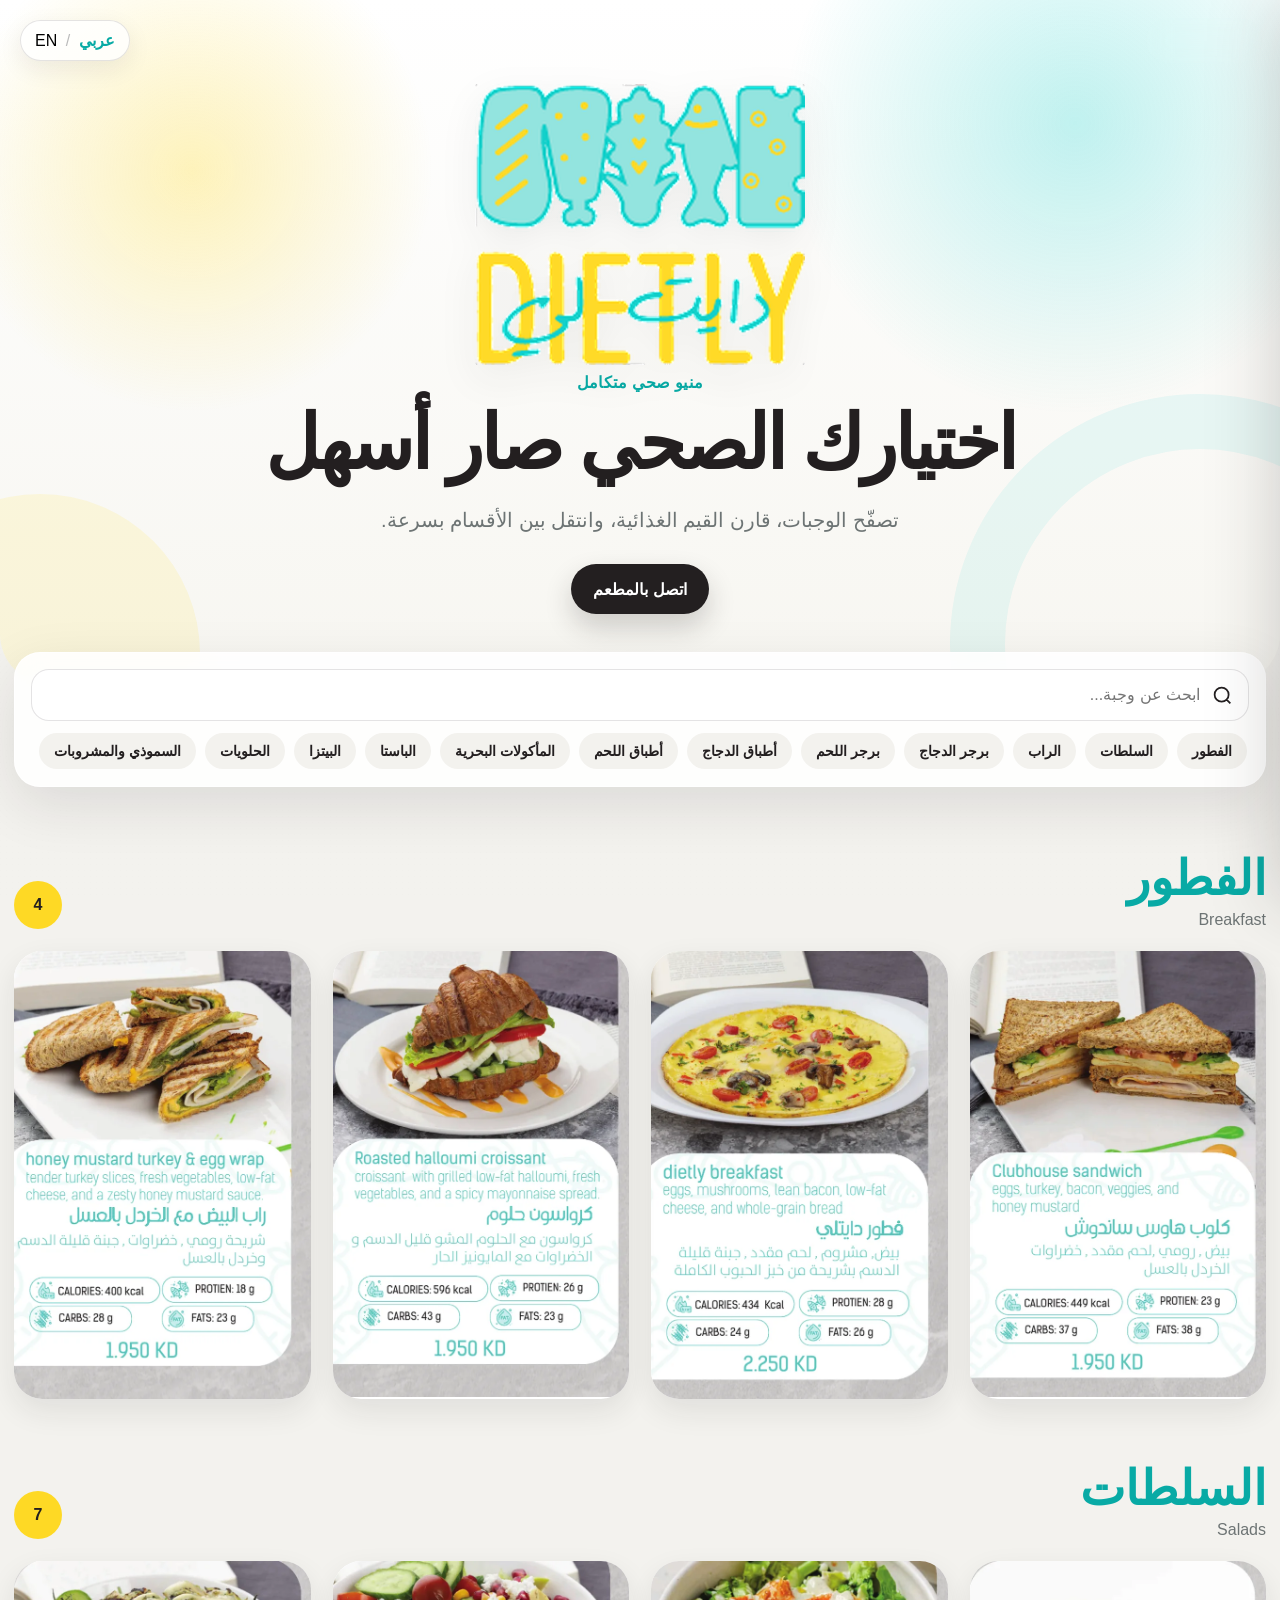
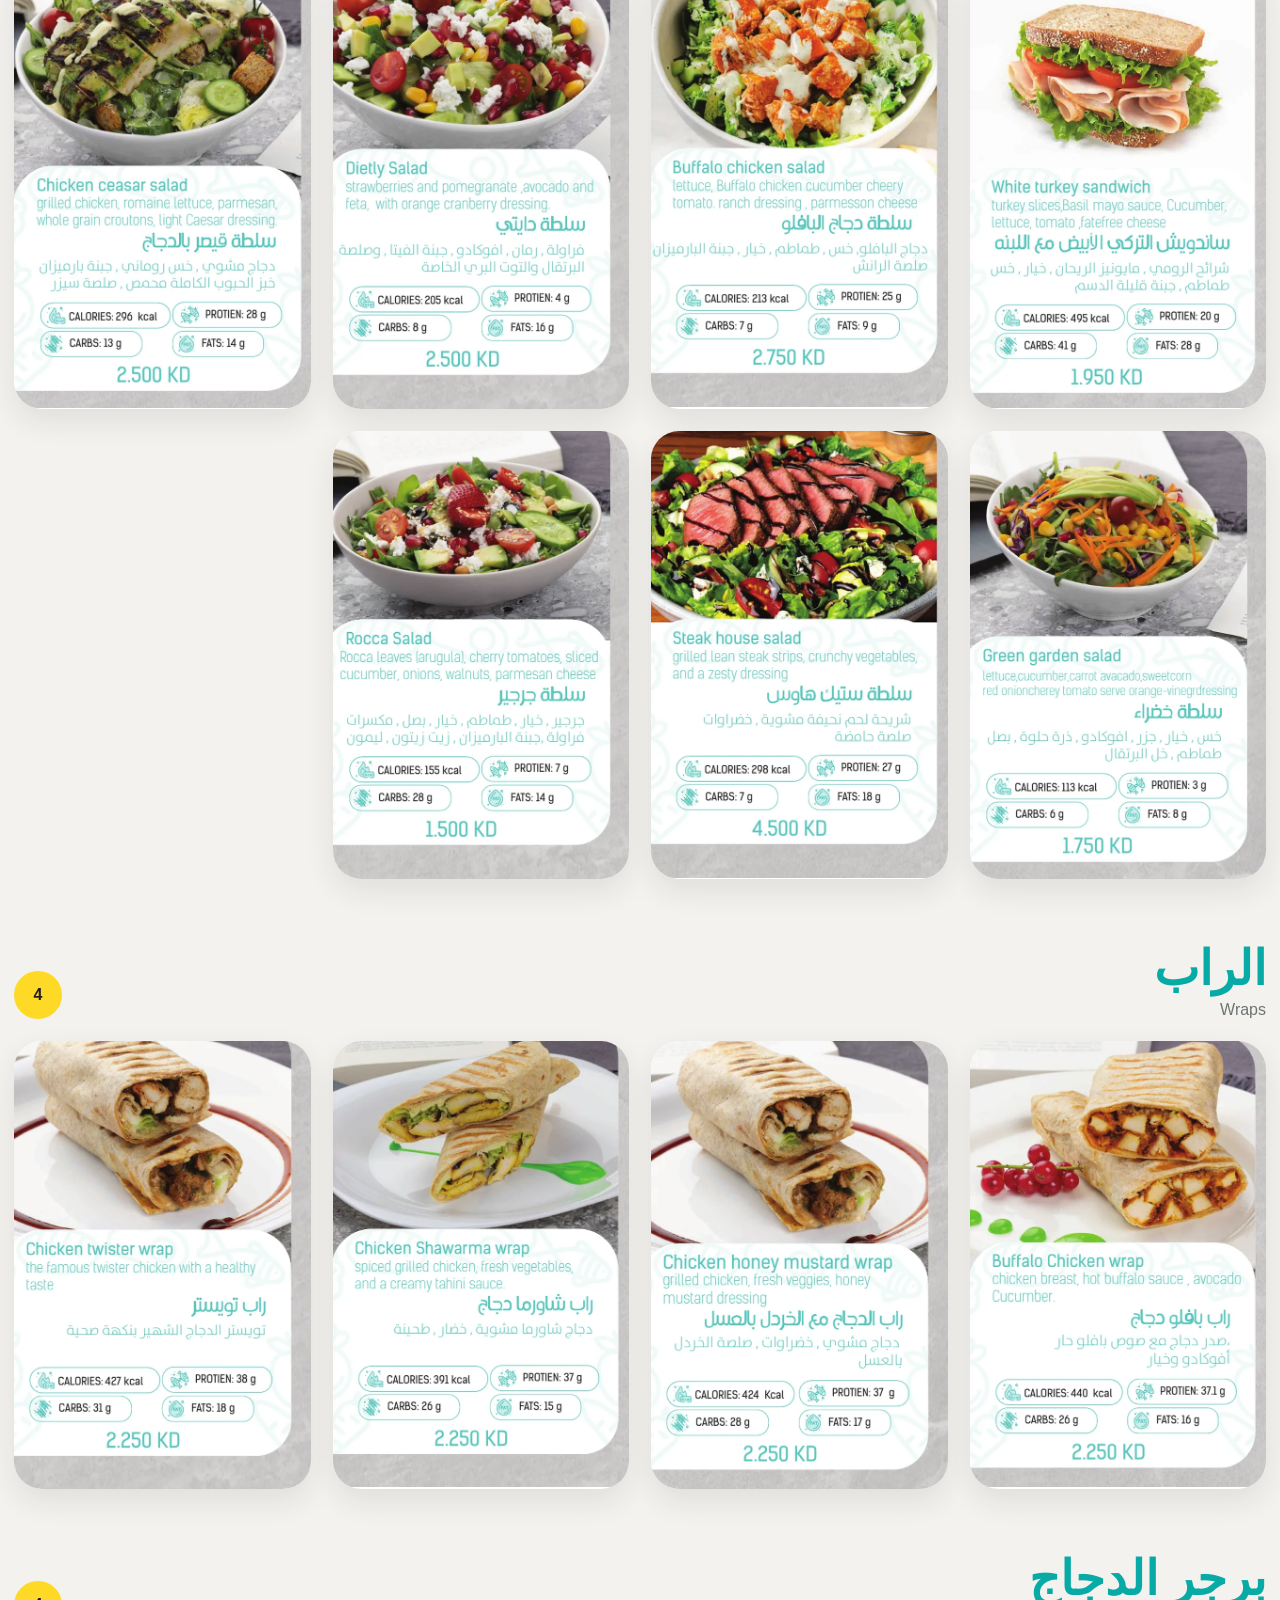
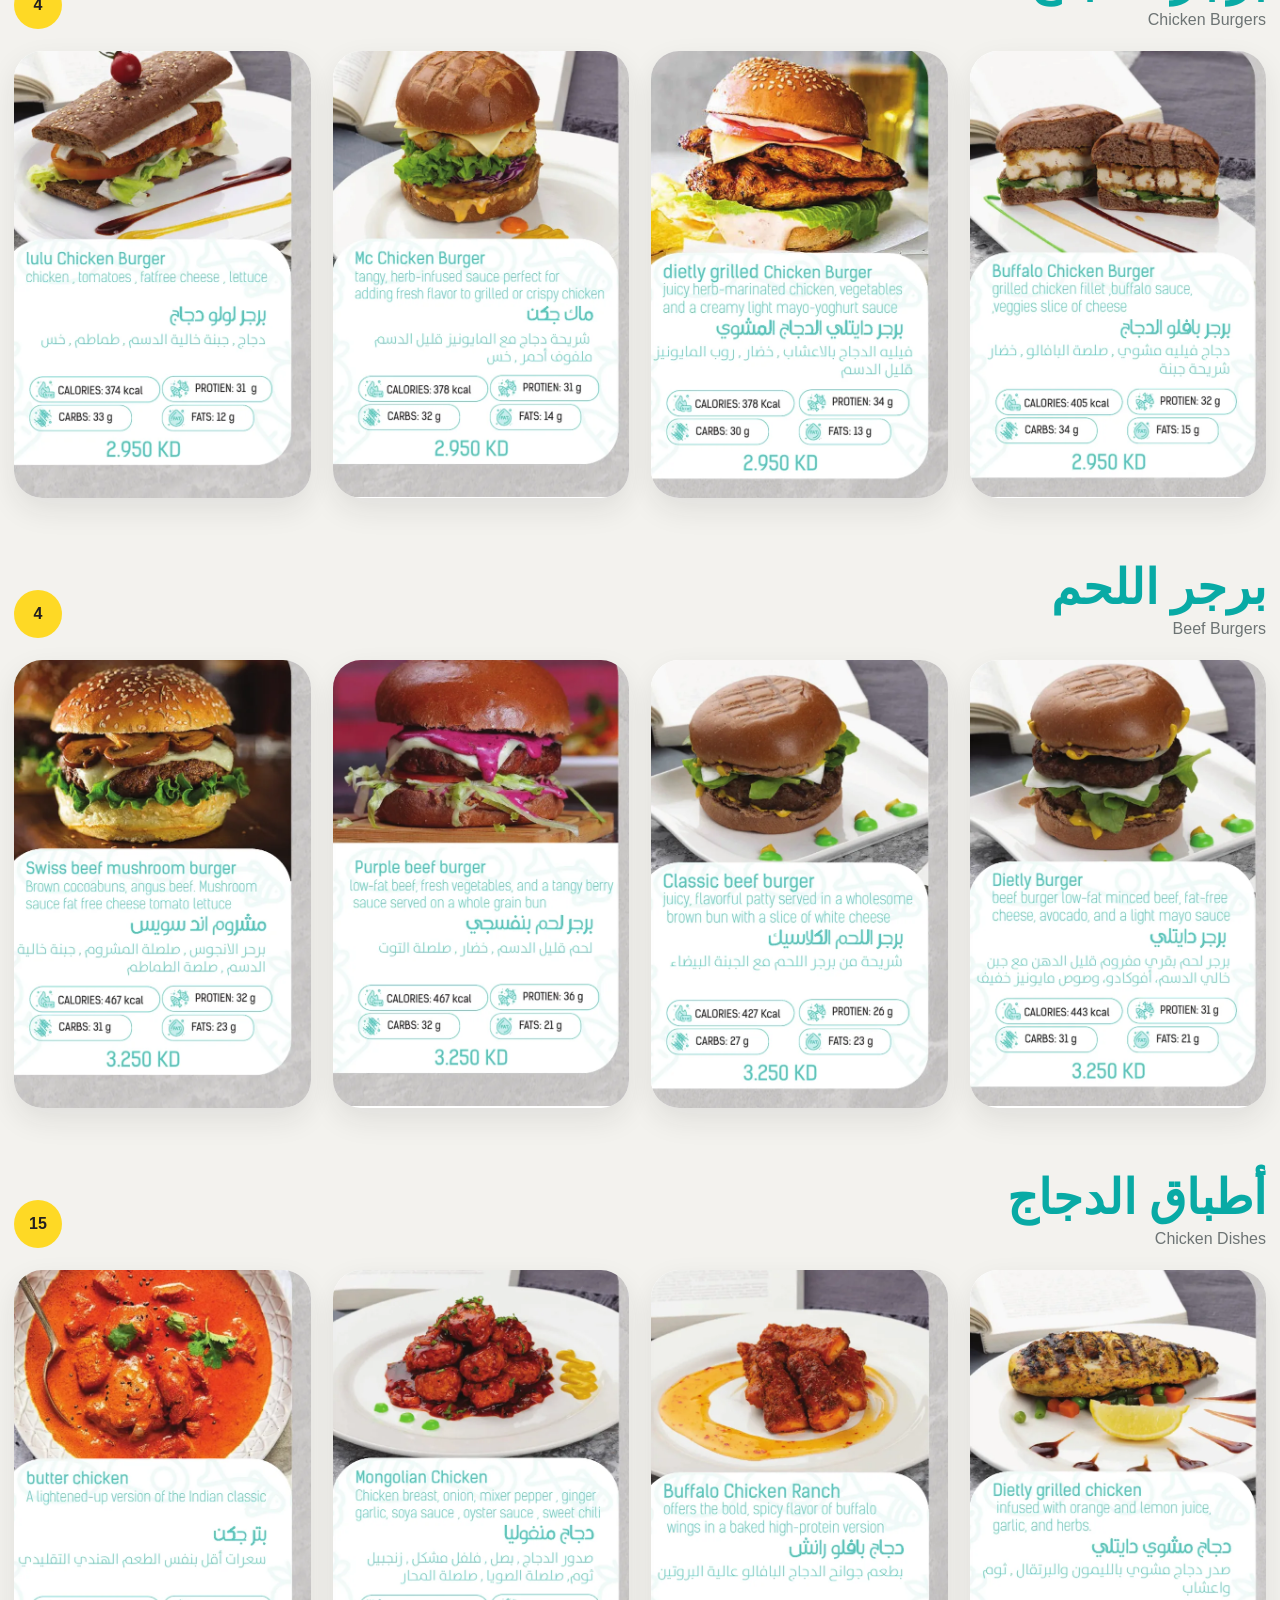
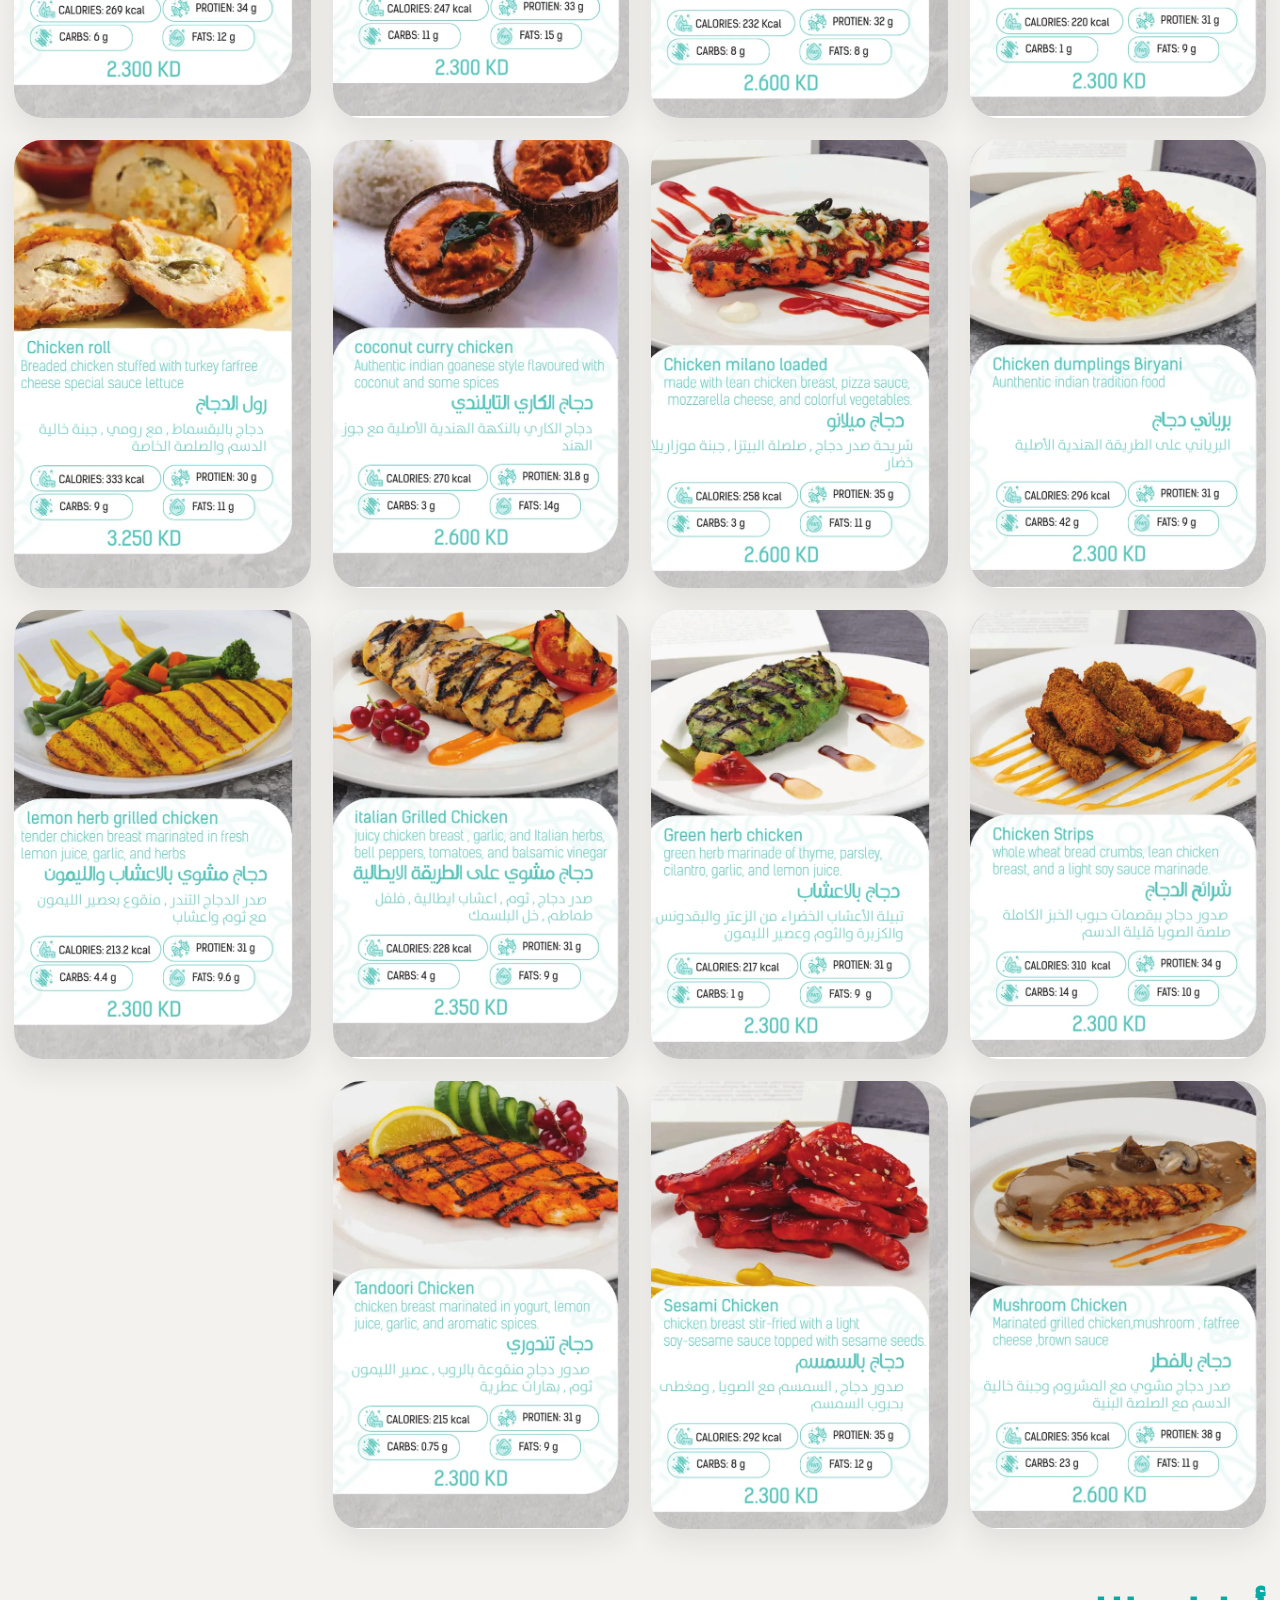
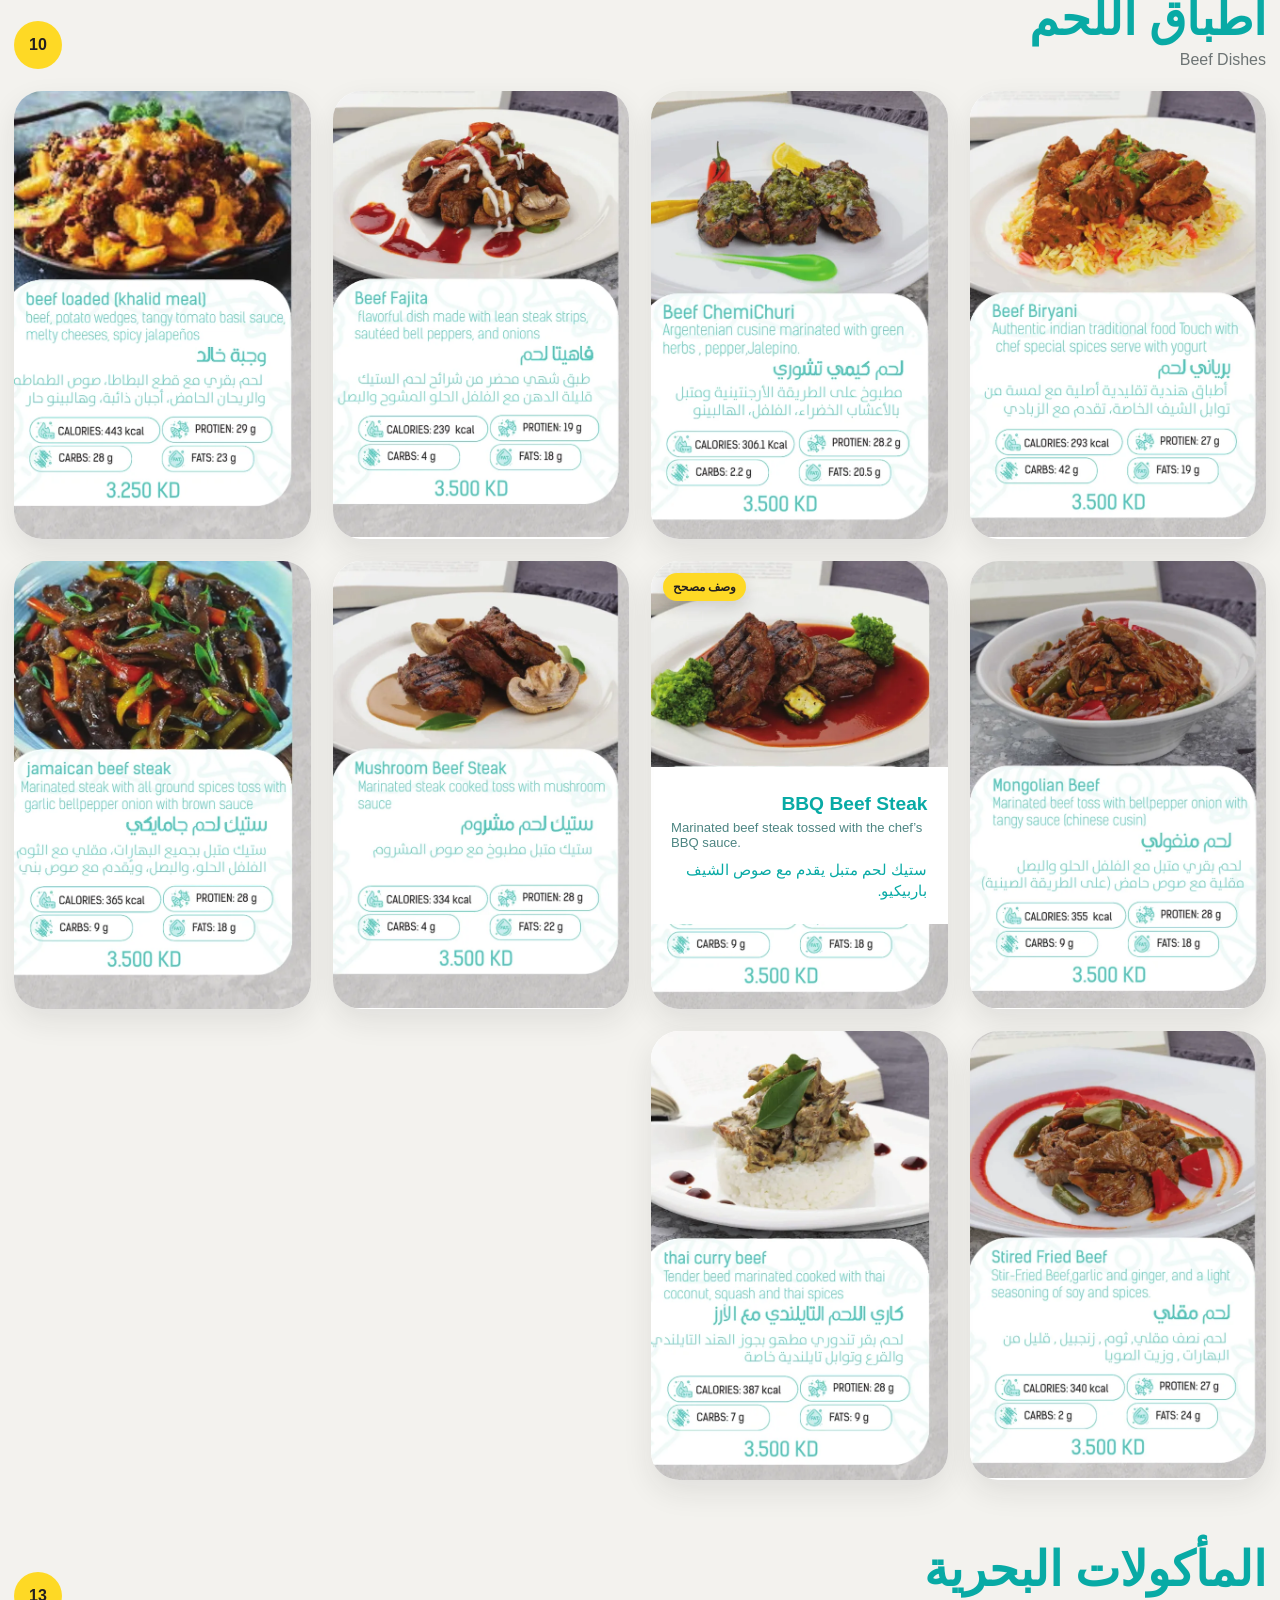
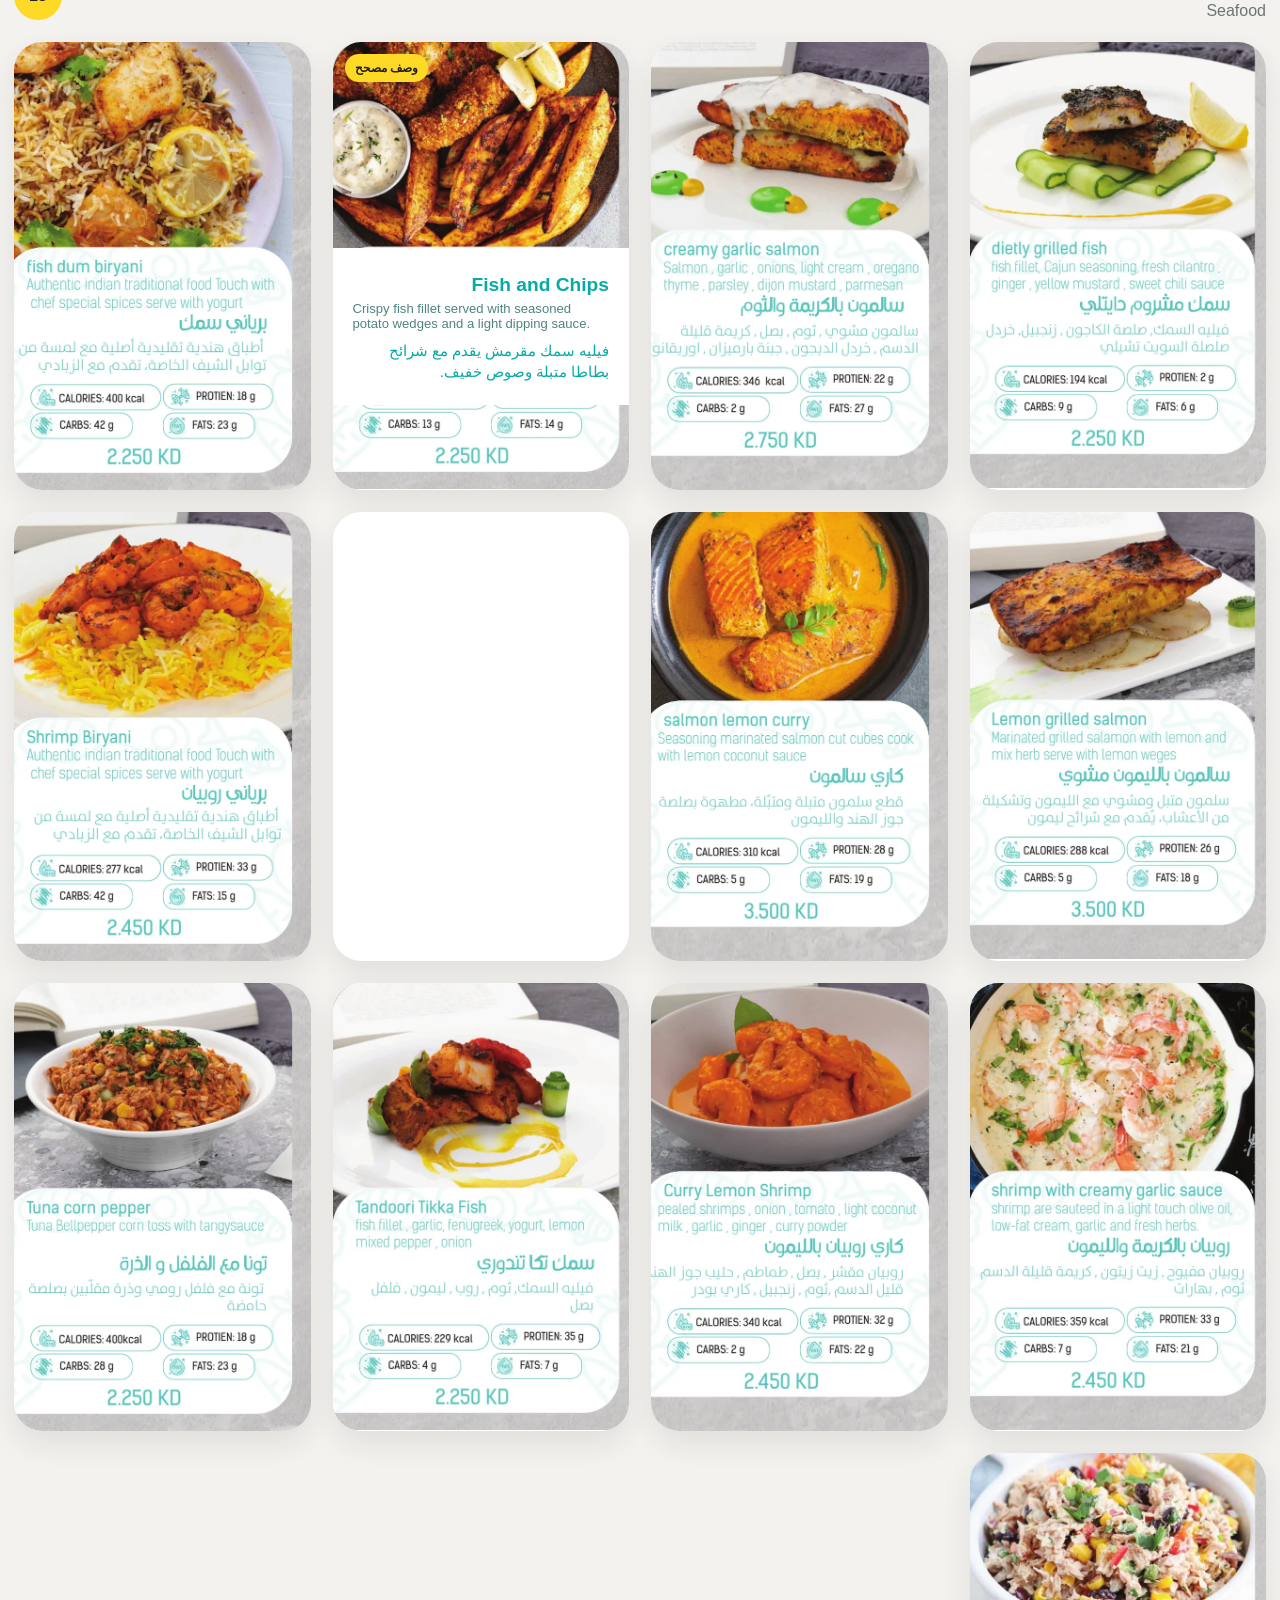
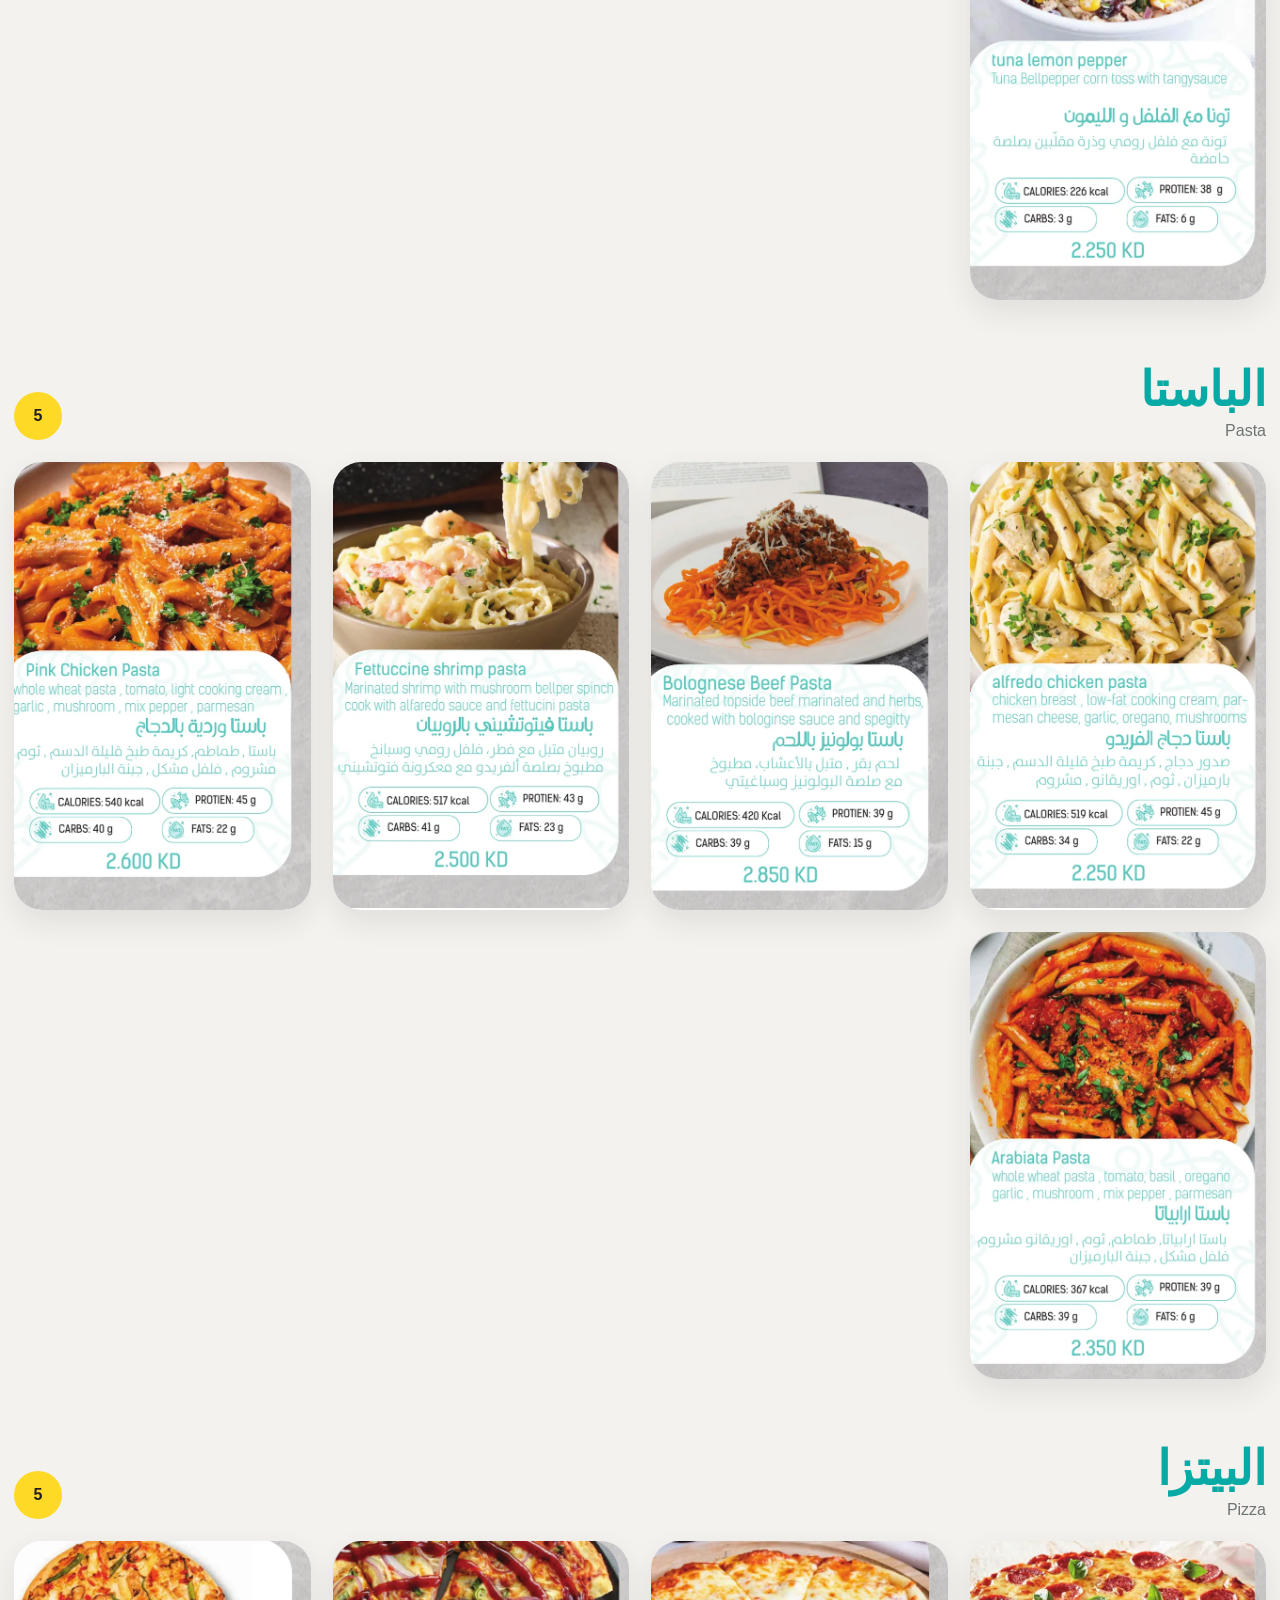
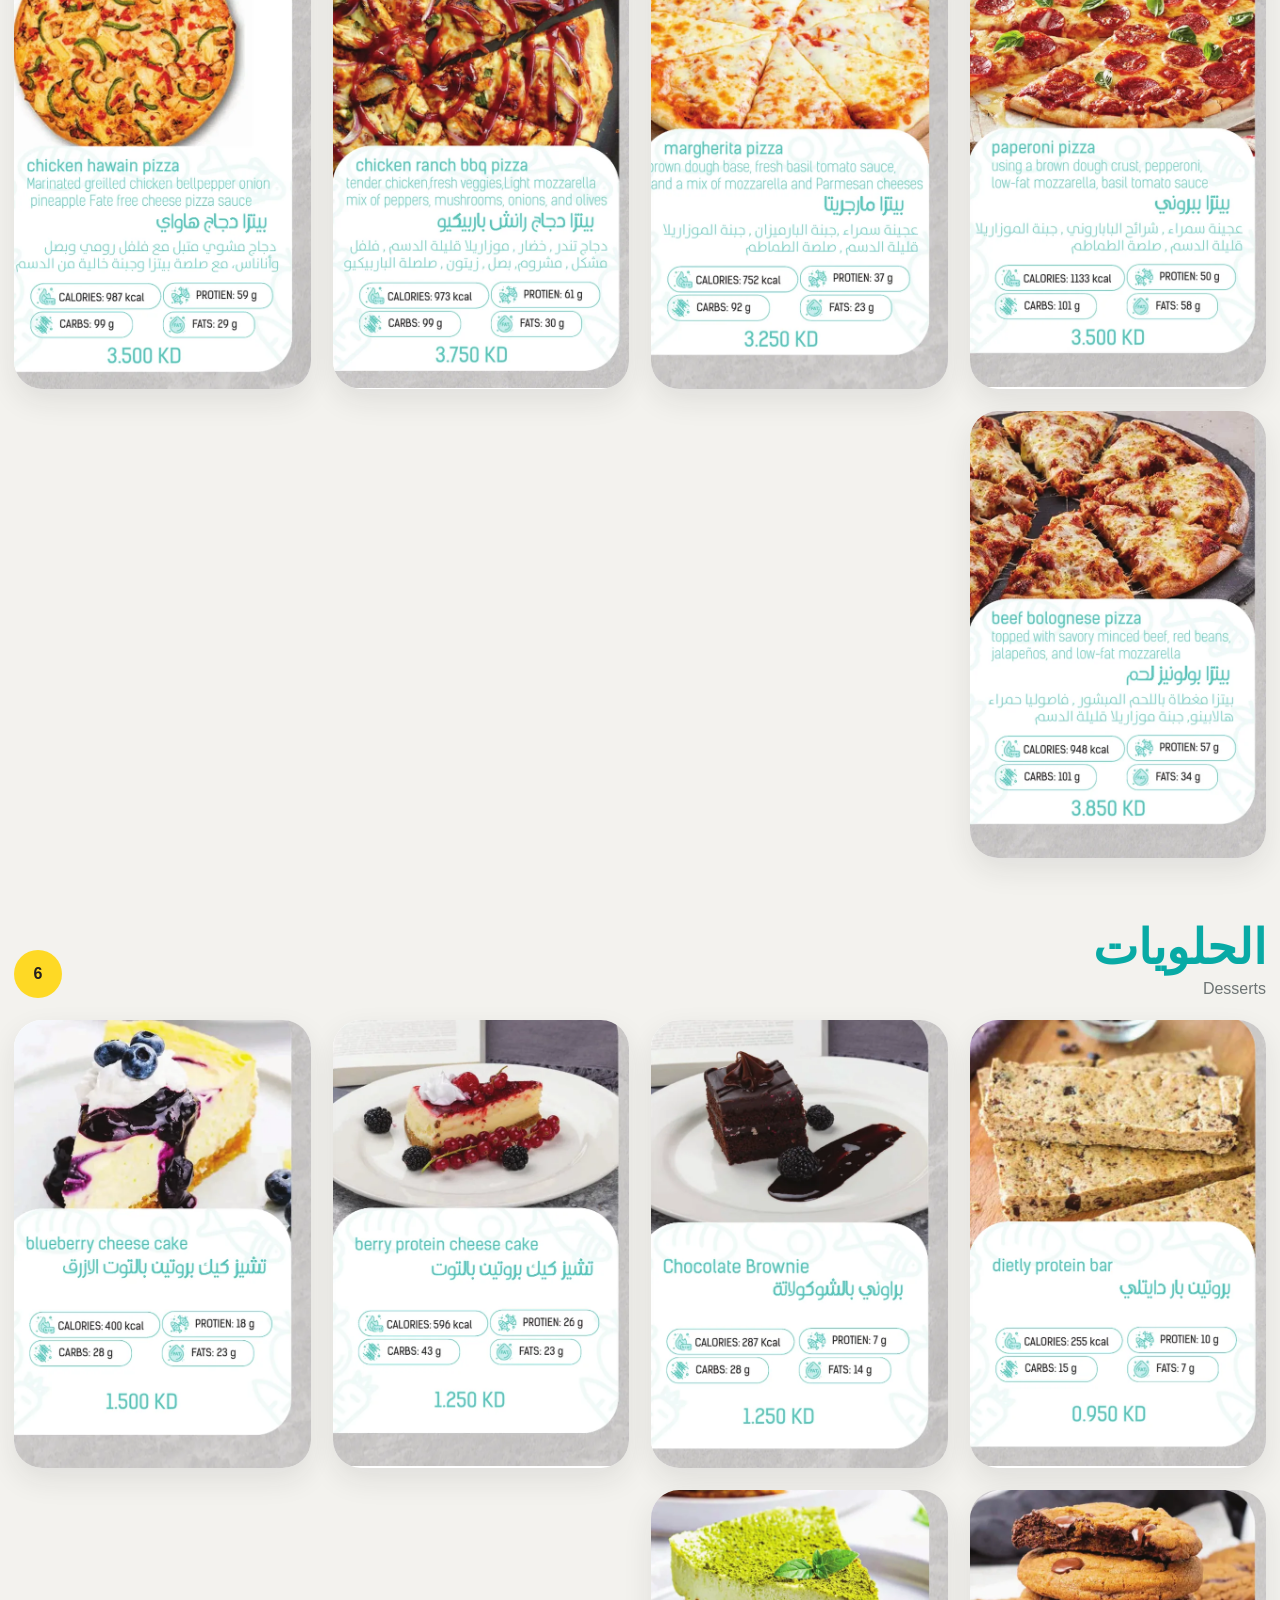
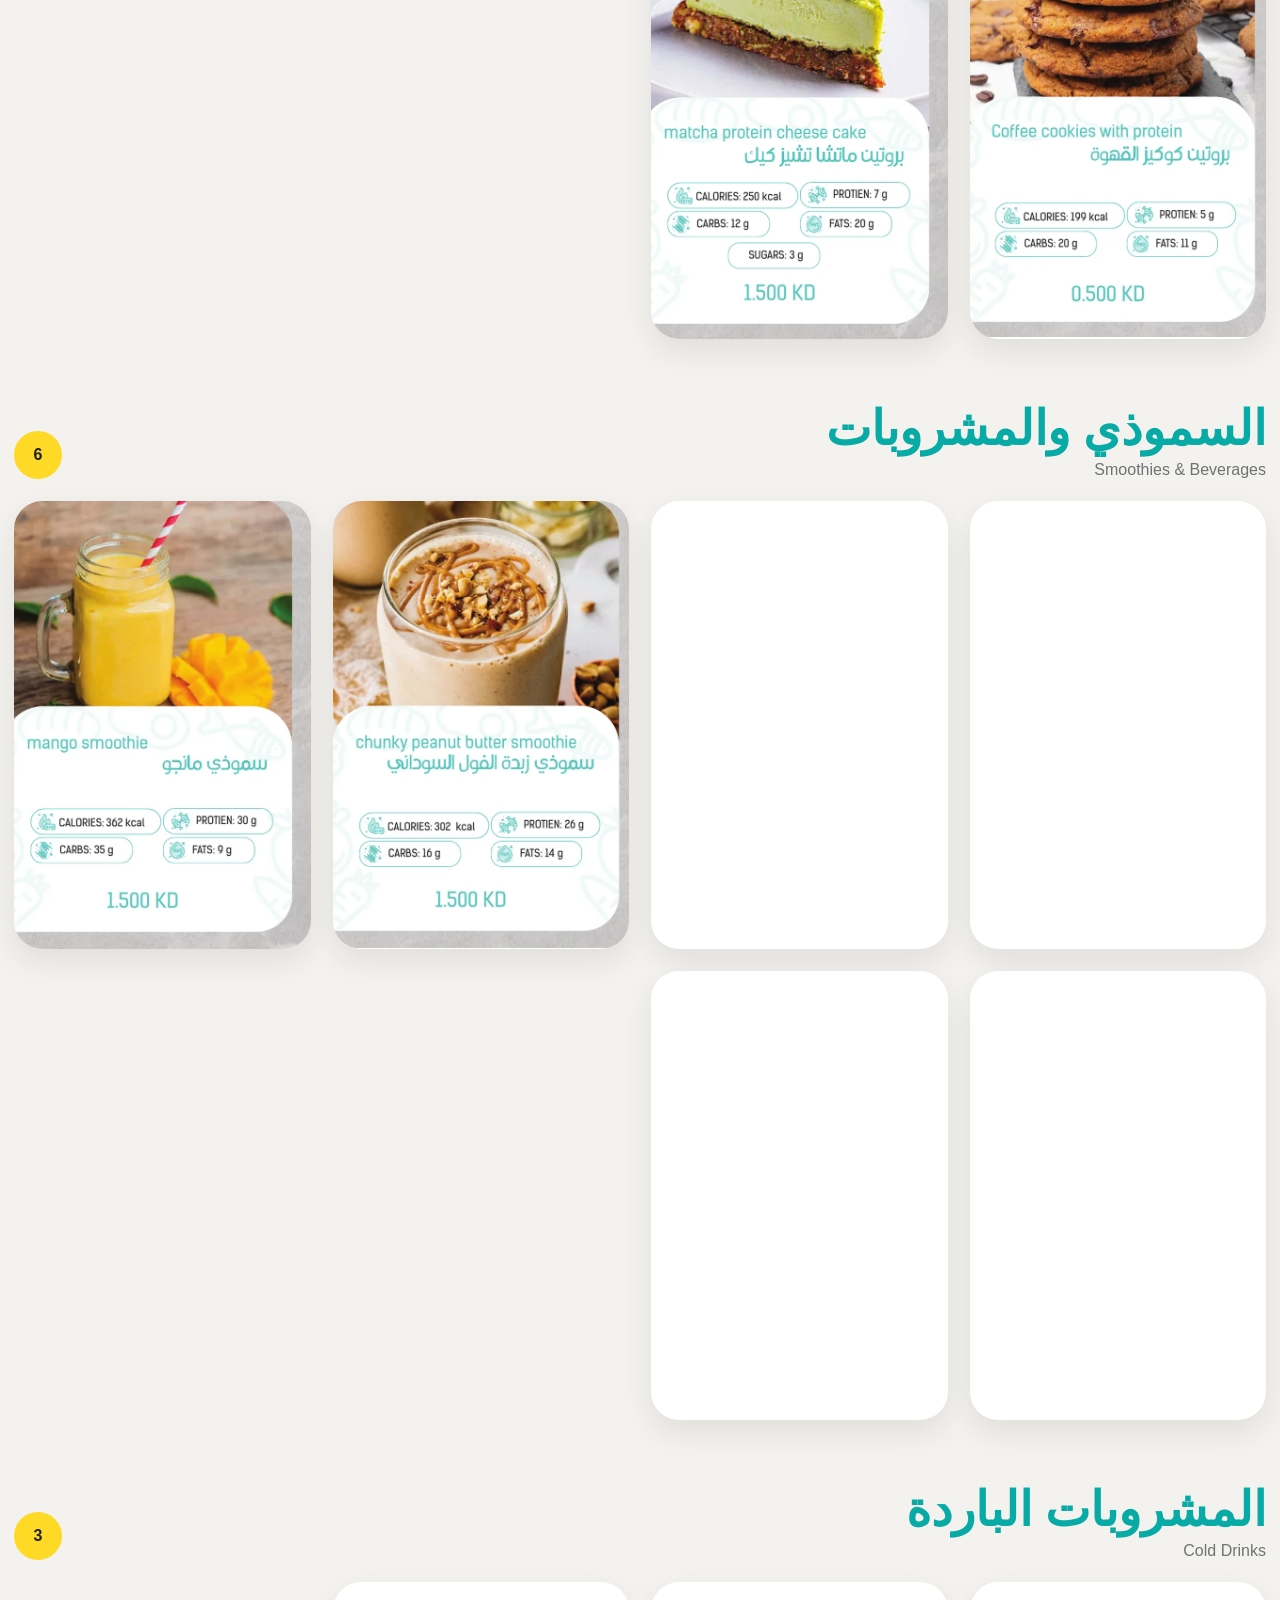
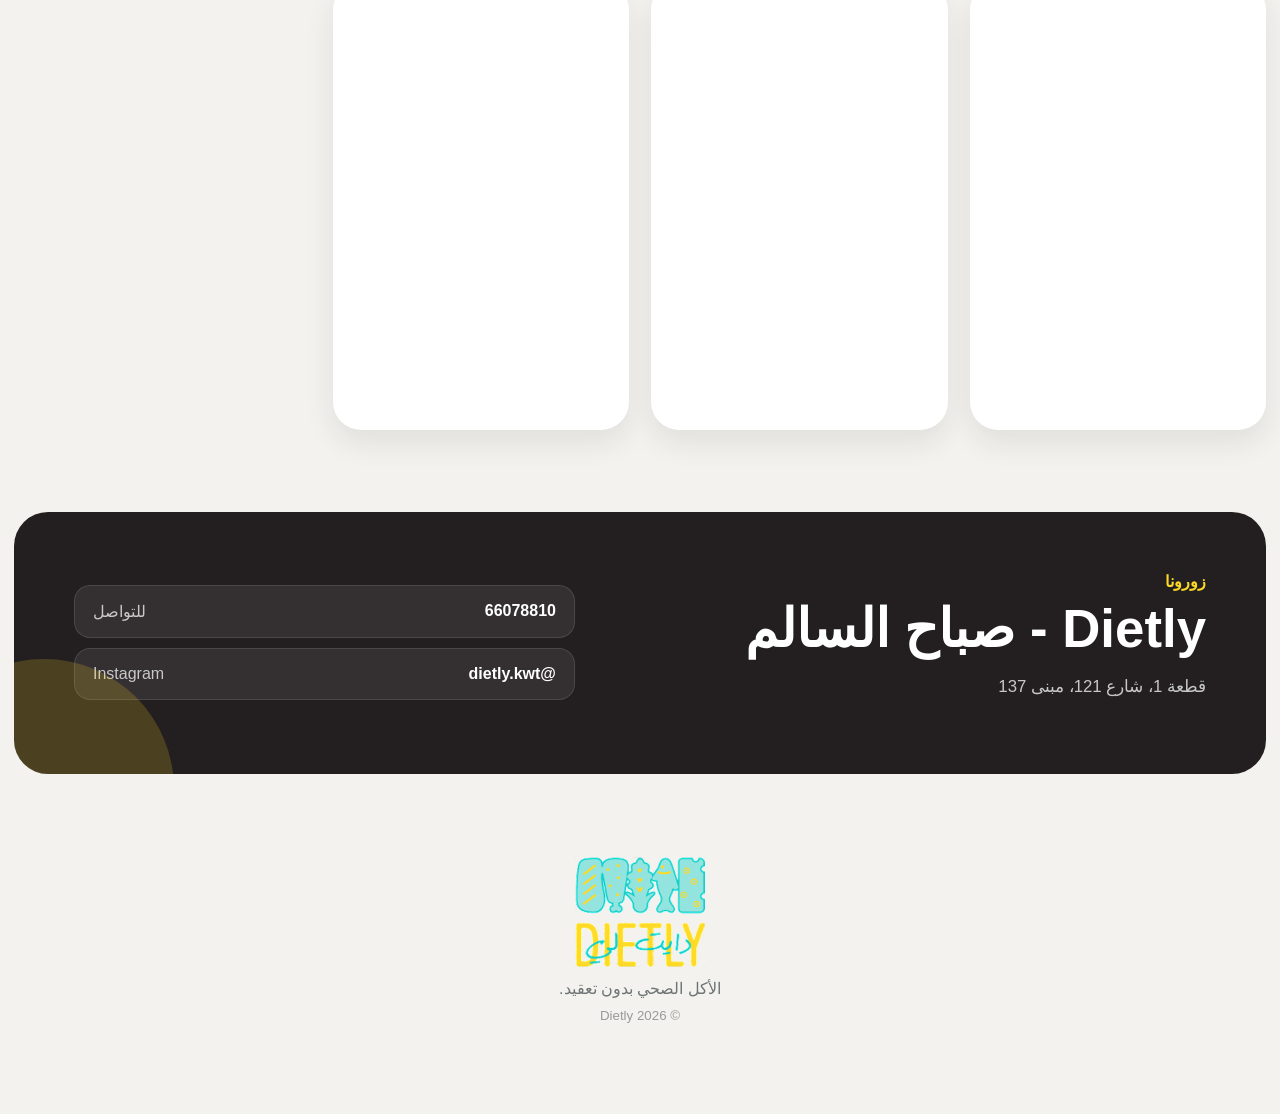
==== index.html @ 7902309e "Update index.html" ====
<!doctype html>
<html lang="ar" dir="rtl">
<head>
  <meta charset="utf-8" />
  <meta name="viewport" content="width=device-width, initial-scale=1, viewport-fit=cover" />
  <meta name="theme-color" content="#10cfc9" />
  <meta name="description" content="منيو دايتلي - وجبات صحية مع السعرات والبروتين والكارب والدهون" />
  <title>Dietly Menu | منيو دايتلي</title>
  <link rel="icon" href="assets/dietly-logo.png" />
  <link rel="stylesheet" href="styles.css" />
</head>
<body>
  <div class="paper-noise" aria-hidden="true"></div>

  <button class="menu-trigger" id="menuTrigger" aria-label="فتح أقسام المنيو" aria-expanded="false">
    <span class="menu-icon" aria-hidden="true"><i></i><i></i><i></i></span>
    <span data-ar="الأقسام" data-en="Sections">الأقسام</span>
  </button>

  <div class="drawer-backdrop" id="drawerBackdrop" hidden></div>
  <aside class="drawer" id="drawer" aria-hidden="true" aria-label="أقسام المنيو">
    <div class="drawer-head">
      <div>
        <strong data-ar="انتقل بسرعة" data-en="Quick navigation">انتقل بسرعة</strong>
        <small data-ar="اختر القسم المطلوب" data-en="Choose a menu section">اختر القسم المطلوب</small>
      </div>
      <button class="icon-button" id="closeDrawer" aria-label="إغلاق">×</button>
    </div>
    <nav id="drawerNav" class="drawer-nav"></nav>
    <div class="drawer-contact">
      <a href="https://www.instagram.com/dietly.kw/" target="_blank" rel="noreferrer">@dietly.kw</a>
    </div>
  </aside>

  <header class="site-header">
    <div class="header-actions">
      <button class="lang-toggle" id="langToggle" aria-label="Change language">
        <span class="lang-ar active">عربي</span>
        <span class="divider">/</span>
        <span class="lang-en">EN</span>
      </button>
    </div>
    <img class="brand-logo" src="assets/dietly-logo.png" alt="Dietly" width="420" height="300" />
    <p class="eyebrow" data-ar="منيو صحي متكامل" data-en="A complete healthy menu">منيو صحي متكامل</p>
    <h1 data-ar="اختيارك الصحي صار أسهل" data-en="Healthy choices made easier">اختيارك الصحي صار أسهل</h1>
    <p class="hero-copy" data-ar="تصفّح الوجبات، قارن القيم الغذائية، وانتقل بين الأقسام بسرعة." data-en="Browse meals, compare nutrition values, and jump between sections instantly.">
      تصفّح الوجبات، قارن القيم الغذائية، وانتقل بين الأقسام بسرعة.
    </p>
    <div class="hero-buttons">
      <a class="primary-button" href="tel:+96566078810" data-ar="اتصل بالمطعم" data-en="Call restaurant">اتصل بالمطعم</a>
    </div>
  </header>

  <main>
    <section class="menu-tools" aria-label="أدوات المنيو">
      <label class="search-box">
        <svg viewBox="0 0 24 24" aria-hidden="true"><path d="m21 21-4.35-4.35m2.35-5.65a8 8 0 1 1-16 0 8 8 0 0 1 16 0Z"/></svg>
        <input id="searchInput" type="search" autocomplete="off" placeholder="ابحث عن وجبة..." aria-label="ابحث عن وجبة" />
        <button id="clearSearch" type="button" aria-label="مسح البحث" hidden>×</button>
      </label>
      <div class="quick-chips" id="quickChips" aria-label="الأقسام"></div>
    </section>

    <div class="search-status" id="searchStatus" hidden></div>
    <div id="menuRoot"></div>

    <section class="visit-card" id="contact">
      <div class="visit-copy">
        <span class="mini-label" data-ar="زورونا" data-en="Visit us">زورونا</span>
        <h2 data-ar="Dietly - صباح السالم" data-en="Dietly - Sabah Al-Salem">Dietly - صباح السالم</h2>
        <p data-ar="قطعة 1، شارع 121، مبنى 137" data-en="Block 1, Street 121, Building 137">قطعة 1، شارع 121، مبنى 137</p>
      </div>
      <div class="visit-links">
        <a href="tel:+96566078810"><b>66078810</b><span data-ar="للتواصل" data-en="Contact">للتواصل</span></a>
        <a href="https://www.instagram.com/dietly.kwt/" target="_blank" rel="noreferrer"><b>@dietly.kwt</b><span>Instagram</span></a>
      </div>
    </section>
  </main>

  <footer>
    <img src="assets/dietly-logo.png" alt="Dietly" />
    <p data-ar="الأكل الصحي بدون تعقيد." data-en="Healthy food without the complication.">الأكل الصحي بدون تعقيد.</p>
    <small>© 2026 Dietly</small>
  </footer>

  <button class="to-top" id="toTop" aria-label="العودة للأعلى">↑</button>
  <script src="app.js"></script>
</body>
</html>
---- styles.css ----
:root {
  --aqua: #10cfc9;
  --aqua-deep: #08aaa5;
  --yellow: #fed925;
  --ink: #231f20;
  --muted: #6d7474;
  --paper: #f3f2ee;
  --white: #fff;
  --line: rgba(35,31,32,.12);
  --shadow: 0 18px 55px rgba(35,31,32,.11);
  --radius-xl: 34px;
  --radius-lg: 24px;
  --max: 1260px;
}

* { box-sizing: border-box; }
html { scroll-behavior: smooth; }
body {
  margin: 0;
  min-height: 100vh;
  background: var(--paper);
  color: var(--ink);
  font-family: Tahoma, Arial, "Segoe UI", sans-serif;
  overflow-x: hidden;
}
body.drawer-open { overflow: hidden; }
button, input { font: inherit; }
a { color: inherit; text-decoration: none; }
img { display: block; max-width: 100%; }

.paper-noise {
  position: fixed; inset: 0; z-index: -1; pointer-events: none; opacity: .42;
  background-image:
    radial-gradient(circle at 20% 10%, rgba(255,255,255,.92), transparent 26%),
    radial-gradient(circle at 80% 42%, rgba(16,207,201,.07), transparent 28%),
    linear-gradient(115deg, rgba(35,31,32,.025) 1px, transparent 1px);
  background-size: auto, auto, 6px 6px;
}

.menu-trigger {
  position: fixed;
  top: max(18px, env(safe-area-inset-top));
  right: max(18px, env(safe-area-inset-right));
  z-index: 60;
  border: 1px solid rgba(255,255,255,.55);
  border-radius: 999px;
  background: rgba(35,31,32,.94);
  color: var(--white);
  box-shadow: 0 12px 35px rgba(35,31,32,.22);
  padding: 12px 17px;
  display: inline-flex;
  align-items: center;
  gap: 10px;
  cursor: pointer;
  backdrop-filter: blur(12px);
}
.menu-trigger:hover { transform: translateY(-1px); }
.menu-icon { width: 20px; display: grid; gap: 4px; }
.menu-icon i { display: block; height: 2px; border-radius: 9px; background: var(--yellow); }

.drawer-backdrop {
  position: fixed; inset: 0; z-index: 70;
  background: rgba(35,31,32,.48);
  backdrop-filter: blur(4px);
}
.drawer {
  position: fixed;
  z-index: 80;
  top: 0; right: 0;
  width: min(400px, 90vw);
  height: 100dvh;
  padding: 22px;
  background: #fff;
  box-shadow: -20px 0 70px rgba(35,31,32,.22);
  transform: translateX(105%);
  transition: transform .32s ease;
  display: flex;
  flex-direction: column;
}
.drawer.open { transform: translateX(0); }
.drawer-head { display: flex; justify-content: space-between; align-items: flex-start; padding: 8px 2px 18px; border-bottom: 1px solid var(--line); }
.drawer-head strong { display: block; font-size: 1.18rem; }
.drawer-head small { display: block; color: var(--muted); margin-top: 5px; }
.icon-button { width: 40px; height: 40px; border-radius: 50%; border: 0; background: var(--paper); font-size: 26px; cursor: pointer; }
.drawer-nav { overflow-y: auto; padding: 14px 0; }
.drawer-nav a {
  display: flex; align-items: center; justify-content: space-between; gap: 12px;
  padding: 13px 12px; margin: 3px 0; border-radius: 16px; font-weight: 700;
}
.drawer-nav a:hover { background: rgba(16,207,201,.12); }
.drawer-nav small { direction: ltr; color: var(--muted); font-weight: 500; }
.drawer-contact { margin-top: auto; display: grid; gap: 8px; padding-top: 14px; border-top: 1px solid var(--line); }
.drawer-contact a { padding: 12px 14px; border-radius: 14px; background: var(--paper); font-weight: 700; display: flex; justify-content: space-between; }

.site-header {
  position: relative;
  min-height: 670px;
  padding: 84px 24px 70px;
  display: flex;
  flex-direction: column;
  align-items: center;
  justify-content: center;
  text-align: center;
  overflow: hidden;
  background:
    radial-gradient(circle at 15% 25%, rgba(254,217,37,.3), transparent 20%),
    radial-gradient(circle at 84% 18%, rgba(16,207,201,.26), transparent 24%),
    linear-gradient(180deg, #fff 0%, #f7f6f1 100%);
  border-bottom-left-radius: 50px;
  border-bottom-right-radius: 50px;
}
.site-header::before, .site-header::after {
  content: ""; position: absolute; border-radius: 50%; pointer-events: none;
}
.site-header::before { width: 320px; height: 320px; background: var(--yellow); opacity: .12; left: -120px; bottom: -130px; }
.site-header::after { width: 390px; height: 390px; border: 55px solid var(--aqua); opacity: .08; right: -170px; bottom: -210px; }
.header-actions { position: absolute; top: max(20px, env(safe-area-inset-top)); left: max(20px, env(safe-area-inset-left)); z-index: 2; }
.lang-toggle { border: 1px solid var(--line); background: rgba(255,255,255,.8); border-radius: 999px; padding: 10px 14px; cursor: pointer; box-shadow: 0 8px 25px rgba(35,31,32,.08); }
.lang-toggle .active { color: var(--aqua-deep); font-weight: 800; }
.lang-toggle .divider { color: #bbb; padding: 0 4px; }
.brand-logo { width: min(330px, 72vw); height: auto; margin-bottom: 4px; filter: drop-shadow(0 12px 18px rgba(35,31,32,.07)); }
.eyebrow { margin: 4px 0 10px; color: var(--aqua-deep); font-weight: 800; letter-spacing: .02em; }
.site-header h1 { margin: 0; max-width: 820px; font-size: clamp(2.1rem, 6vw, 4.7rem); line-height: 1.1; letter-spacing: -.04em; }
.hero-copy { max-width: 660px; color: var(--muted); font-size: clamp(1rem, 2vw, 1.25rem); line-height: 1.8; margin: 18px auto 26px; }
.hero-buttons { display: flex; flex-wrap: wrap; justify-content: center; gap: 12px; }
.primary-button, .secondary-button { min-height: 50px; display: inline-flex; align-items: center; justify-content: center; padding: 0 22px; border-radius: 999px; font-weight: 800; }
.primary-button { background: var(--ink); color: #fff; box-shadow: 0 13px 28px rgba(35,31,32,.2); }
.primary-button:hover { background: var(--aqua-deep); }
.secondary-button { border: 2px solid var(--ink); background: #fff; }
.secondary-button:hover { background: var(--yellow); }

main { width: min(var(--max), calc(100% - 28px)); margin: 0 auto; }
.menu-tools { position: sticky; top: 10px; z-index: 40; margin: -32px auto 30px; padding: 16px; border: 1px solid rgba(255,255,255,.8); background: rgba(255,255,255,.88); border-radius: 26px; box-shadow: var(--shadow); backdrop-filter: blur(16px); }
.search-box { display: flex; align-items: center; gap: 10px; min-height: 52px; padding: 0 15px; border: 1px solid var(--line); background: #fff; border-radius: 18px; }
.search-box svg { width: 21px; fill: none; stroke: var(--ink); stroke-width: 2; flex: 0 0 auto; }
.search-box input { width: 100%; border: 0; outline: 0; background: transparent; color: var(--ink); }
.search-box button { border: 0; background: var(--paper); width: 30px; height: 30px; border-radius: 50%; cursor: pointer; }
.quick-chips { display: flex; gap: 9px; overflow-x: auto; padding: 12px 2px 1px; scrollbar-width: none; }
.quick-chips::-webkit-scrollbar { display: none; }
.quick-chips a { white-space: nowrap; padding: 9px 14px; border-radius: 999px; background: var(--paper); border: 1px solid transparent; font-size: .9rem; font-weight: 700; }
.quick-chips a:hover { border-color: var(--aqua); background: rgba(16,207,201,.11); }
.search-status { margin: 20px 0; padding: 18px; border-radius: 18px; background: #fff; text-align: center; color: var(--muted); }

.menu-section { scroll-margin-top: 145px; padding: 38px 0 28px; }
.section-heading { display: flex; align-items: flex-end; justify-content: space-between; gap: 18px; margin-bottom: 22px; }
.section-heading h2 { margin: 0; font-size: clamp(1.8rem, 5vw, 3rem); line-height: 1; }
.section-heading h2 span { color: var(--aqua-deep); }
.section-heading p { margin: 8px 0 0; color: var(--muted); }
.section-count { min-width: 48px; height: 48px; border-radius: 50%; display: grid; place-items: center; background: var(--yellow); font-weight: 900; }
.menu-grid { display: grid; grid-template-columns: repeat(4, minmax(0, 1fr)); gap: 22px; }
.menu-card { position: relative; margin: 0; border-radius: 28px; overflow: hidden; background: #fff; box-shadow: 0 12px 30px rgba(35,31,32,.09); transition: transform .22s ease, box-shadow .22s ease; isolation: isolate; }
.menu-card:hover { transform: translateY(-5px); box-shadow: 0 20px 45px rgba(35,31,32,.14); }
.menu-card img { width: 100%; height: auto; }
.menu-card[hidden] { display: none; }
.corrected-badge { position: absolute; top: 12px; left: 12px; z-index: 3; padding: 7px 10px; border-radius: 999px; background: var(--yellow); font-size: .72rem; font-weight: 900; box-shadow: 0 6px 16px rgba(35,31,32,.16); }
.correction-overlay {
  position: absolute; z-index: 2; left: 0; right: 0; top: 46%; bottom: 19%;
  padding: 16px 20px 12px; background: #fff; display: flex; flex-direction: column; justify-content: center; text-align: start;
}
.correction-overlay strong { color: var(--aqua-deep); font-size: clamp(1rem, 1.5vw, 1.28rem); line-height: 1.25; }
.correction-overlay .en { direction: ltr; text-align: left; font-size: .82rem; color: #4d8582; margin-top: 4px; }
.correction-overlay .ar { direction: rtl; text-align: right; font-size: .92rem; color: var(--aqua-deep); margin-top: 10px; line-height: 1.45; }
.no-results { grid-column: 1 / -1; padding: 45px 20px; text-align: center; color: var(--muted); background: #fff; border-radius: 24px; }

.visit-card { margin: 54px 0 28px; padding: clamp(24px, 6vw, 60px); border-radius: var(--radius-xl); background: var(--ink); color: #fff; display: grid; grid-template-columns: 1.2fr 1fr; gap: 30px; align-items: center; overflow: hidden; position: relative; }
.visit-card::after { content: ""; position: absolute; width: 260px; height: 260px; background: var(--yellow); border-radius: 50%; left: -100px; bottom: -145px; opacity: .18; }
.mini-label { display: inline-block; color: var(--yellow); font-weight: 900; margin-bottom: 7px; }
.visit-card h2 { margin: 0; font-size: clamp(1.8rem, 5vw, 3.3rem); }
.visit-card p { color: #c7c7c7; font-size: 1.05rem; }
.visit-links { display: grid; gap: 10px; }
.visit-links a { display: flex; justify-content: space-between; gap: 15px; padding: 16px 18px; border-radius: 16px; background: rgba(255,255,255,.08); border: 1px solid rgba(255,255,255,.11); }
.visit-links a:hover { background: var(--aqua-deep); }
.visit-links span { color: #c8c8c8; }

footer { padding: 55px 20px 90px; text-align: center; }
footer img { width: 130px; margin: 0 auto 12px; }
footer p { margin: 8px; color: var(--muted); }
footer small { color: #999; }
.to-top { position: fixed; z-index: 45; left: 18px; bottom: 18px; width: 46px; height: 46px; border-radius: 50%; border: 0; background: var(--yellow); color: var(--ink); font-weight: 900; cursor: pointer; box-shadow: 0 10px 25px rgba(35,31,32,.16); opacity: 0; pointer-events: none; transform: translateY(10px); transition: .2s; }
.to-top.show { opacity: 1; pointer-events: auto; transform: none; }

html[dir="ltr"] .menu-trigger { right: auto; left: max(18px, env(safe-area-inset-left)); }
html[dir="ltr"] .drawer { right: auto; left: 0; transform: translateX(-105%); box-shadow: 20px 0 70px rgba(35,31,32,.22); }
html[dir="ltr"] .drawer.open { transform: translateX(0); }
html[dir="ltr"] .header-actions { left: auto; right: max(20px, env(safe-area-inset-right)); }
html[dir="ltr"] .to-top { left: auto; right: 18px; }

@media (max-width: 1050px) { .menu-grid { grid-template-columns: repeat(3, minmax(0,1fr)); } }
@media (max-width: 760px) {
  .site-header { min-height: 620px; padding-top: 105px; border-bottom-left-radius: 34px; border-bottom-right-radius: 34px; }
  .menu-trigger { padding: 11px 14px; }
  .menu-trigger > span:last-child { display: none; }
  main { width: min(100% - 18px, var(--max)); }
  .menu-tools { top: 8px; border-radius: 22px; padding: 12px; }
  .menu-grid { grid-template-columns: repeat(2, minmax(0,1fr)); gap: 12px; }
  .menu-card { border-radius: 20px; }
  .section-heading { align-items: center; }
  .section-heading p { display: none; }
  .section-count { min-width: 40px; height: 40px; }
  .visit-card { grid-template-columns: 1fr; }
  .correction-overlay { padding: 8px 10px; }
  .correction-overlay .en { font-size: .65rem; }
  .correction-overlay .ar { font-size: .72rem; margin-top: 4px; }
}
@media (max-width: 460px) {
  .site-header h1 { font-size: 2.35rem; }
  .hero-buttons { width: 100%; }
  .primary-button, .secondary-button { flex: 1 1 100%; }
  .menu-grid { grid-template-columns: 1fr; gap: 18px; }
  .menu-card { max-width: 390px; width: 100%; margin-inline: auto; }
  .correction-overlay { padding: 14px 18px; }
  .correction-overlay .en { font-size: .82rem; }
  .correction-overlay .ar { font-size: .9rem; margin-top: 8px; }
}
@media (prefers-reduced-motion: reduce) { * { scroll-behavior: auto !important; transition: none !important; } }
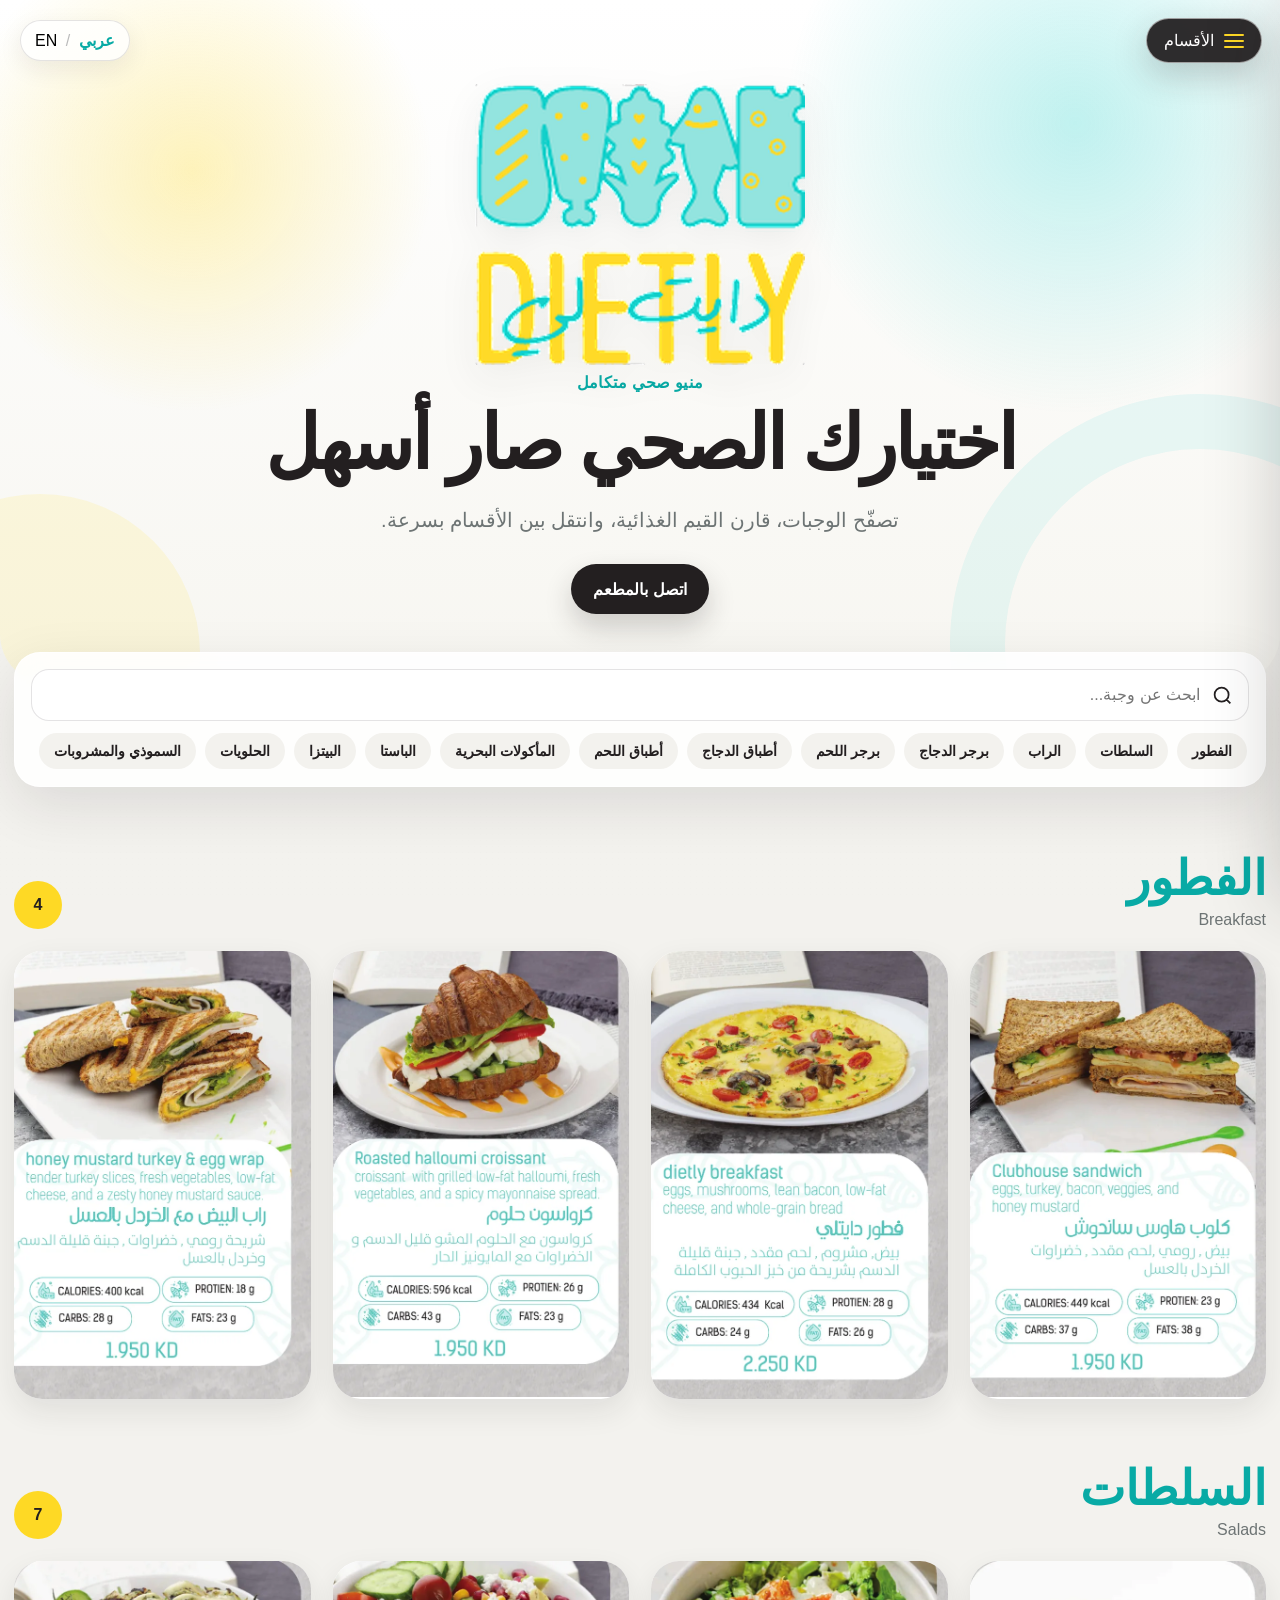
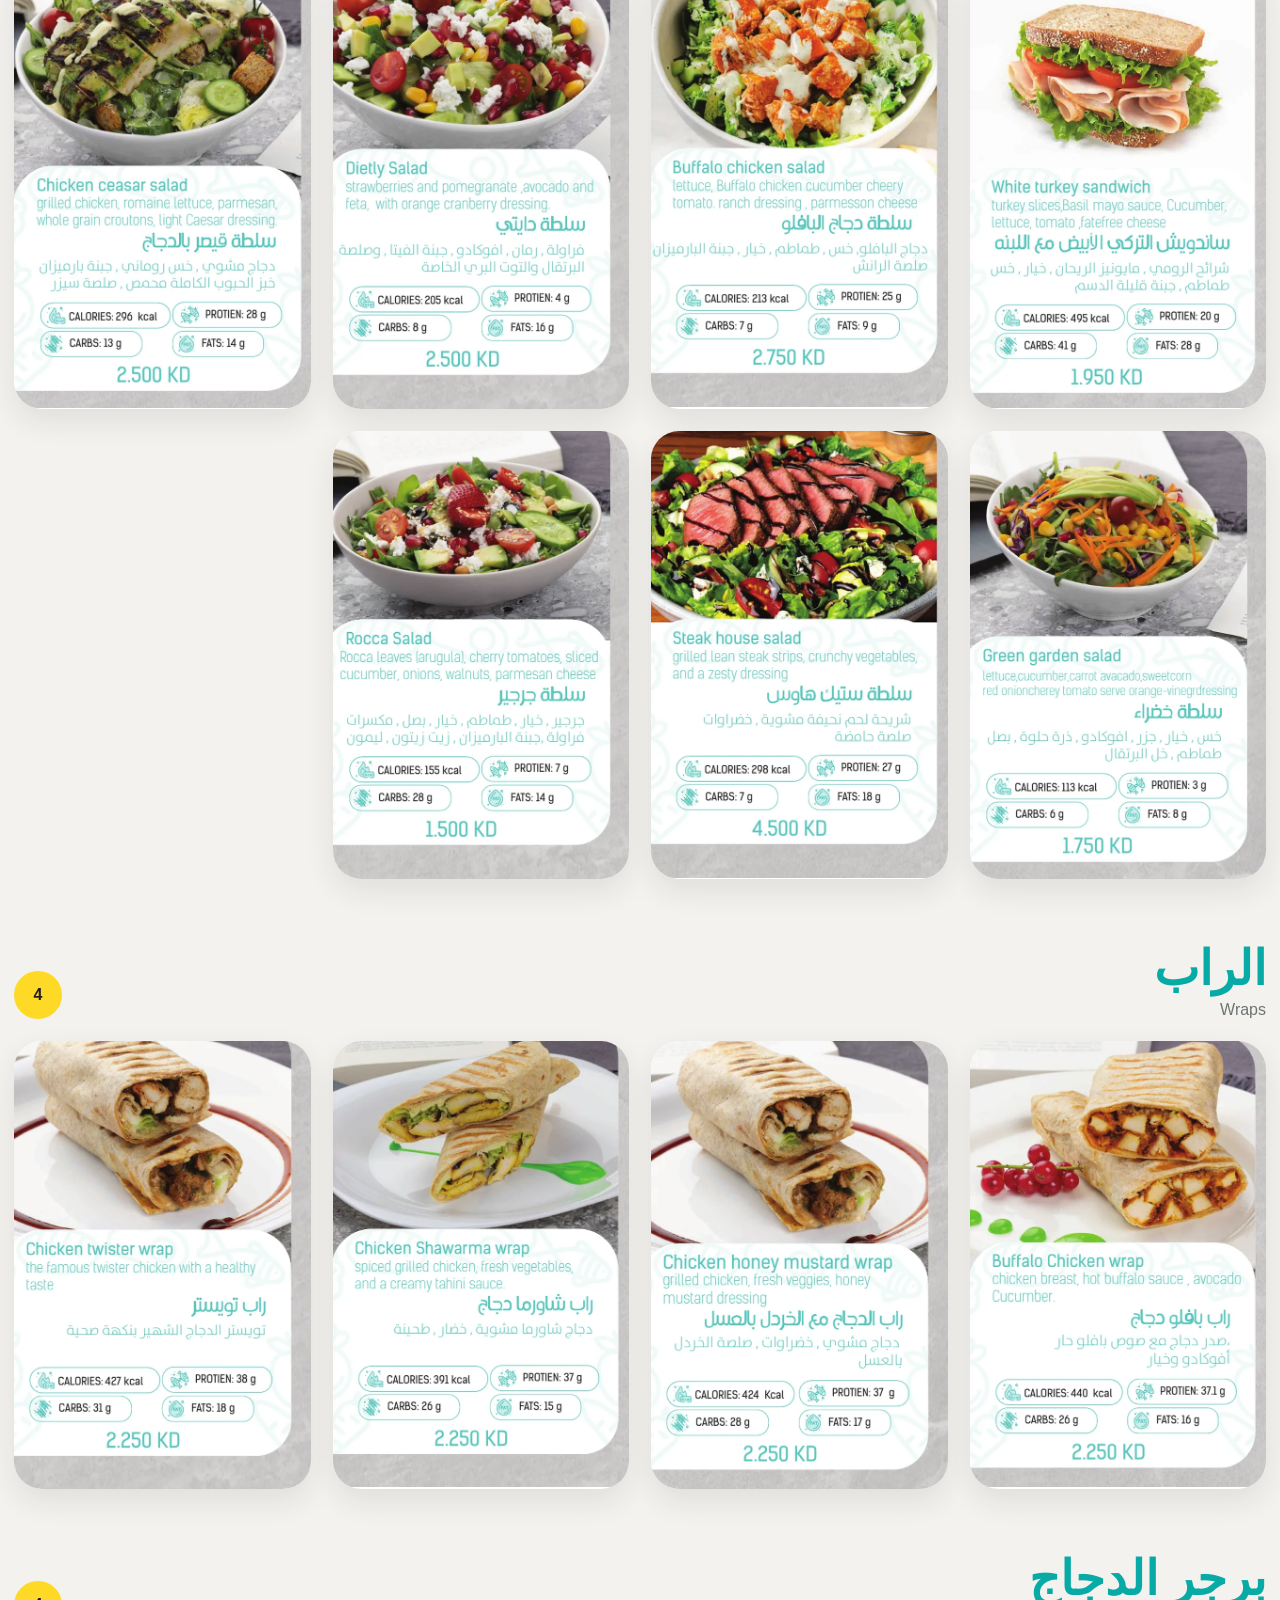
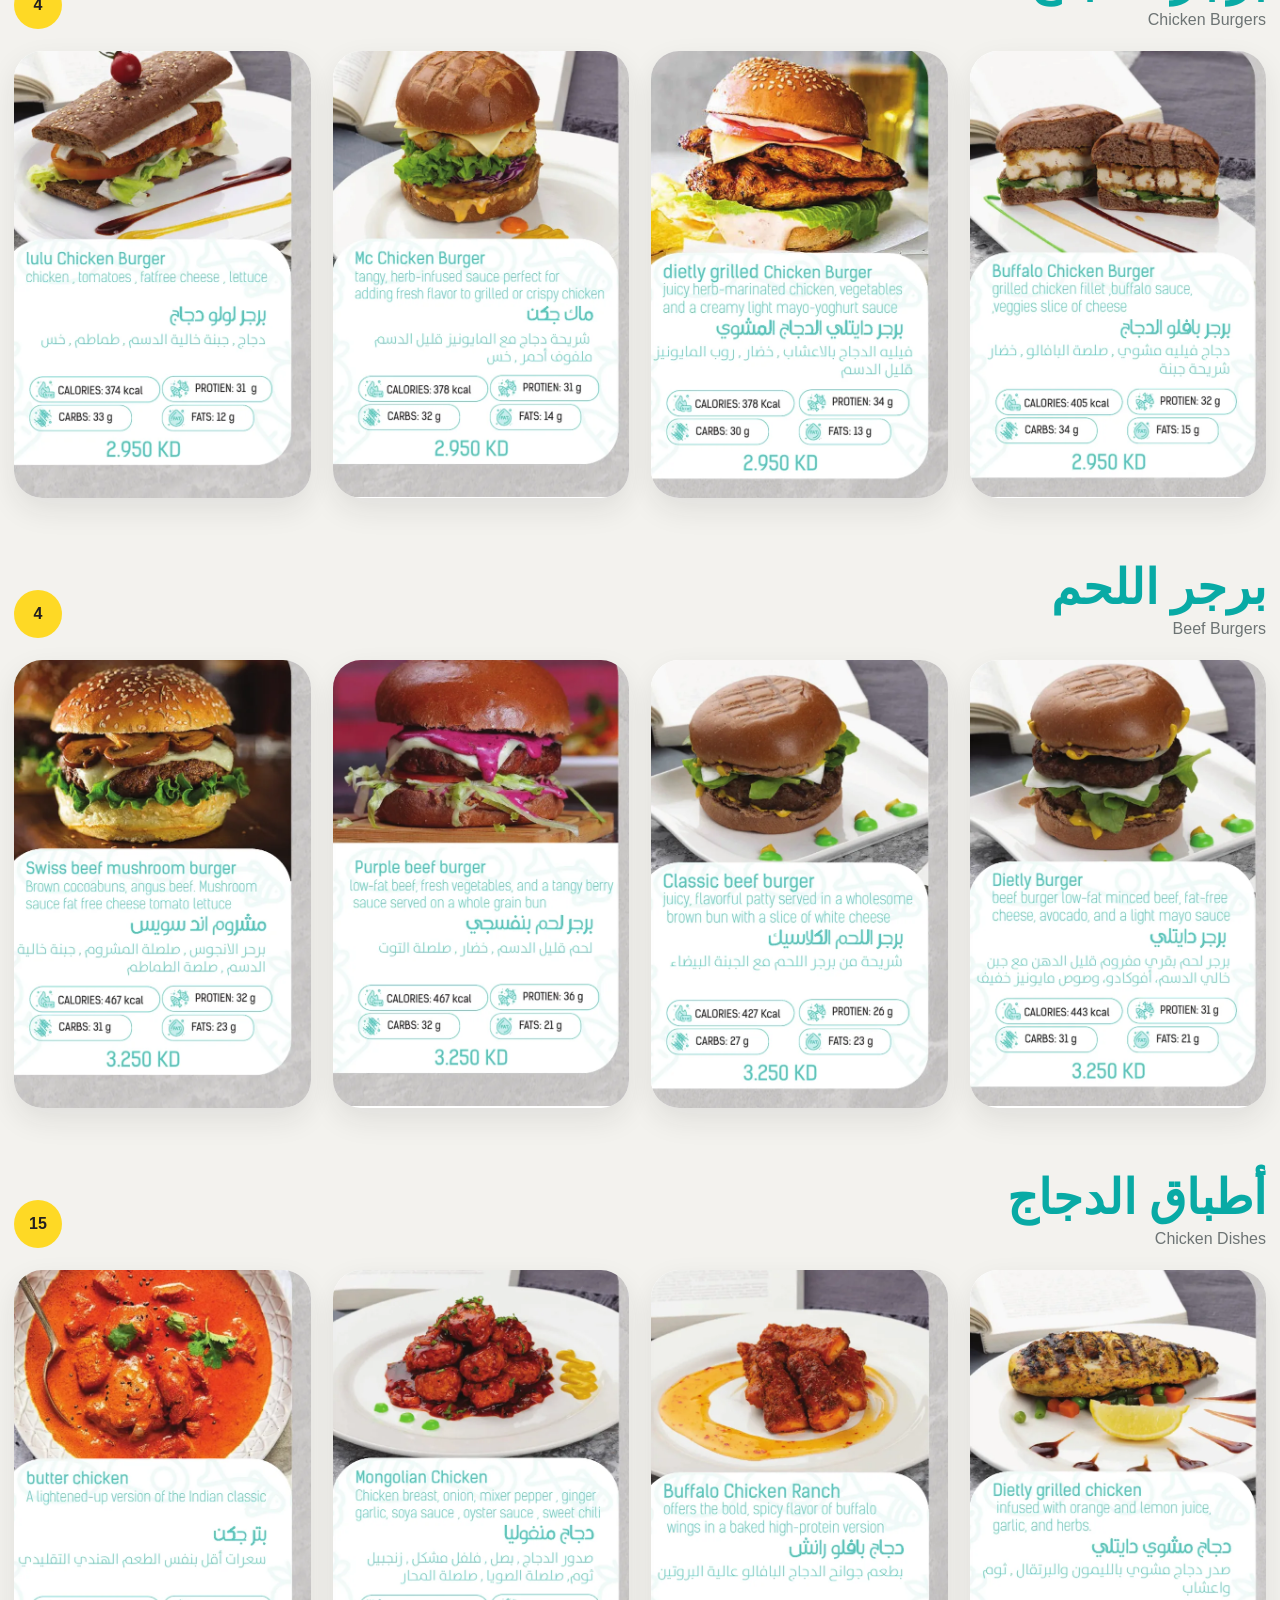
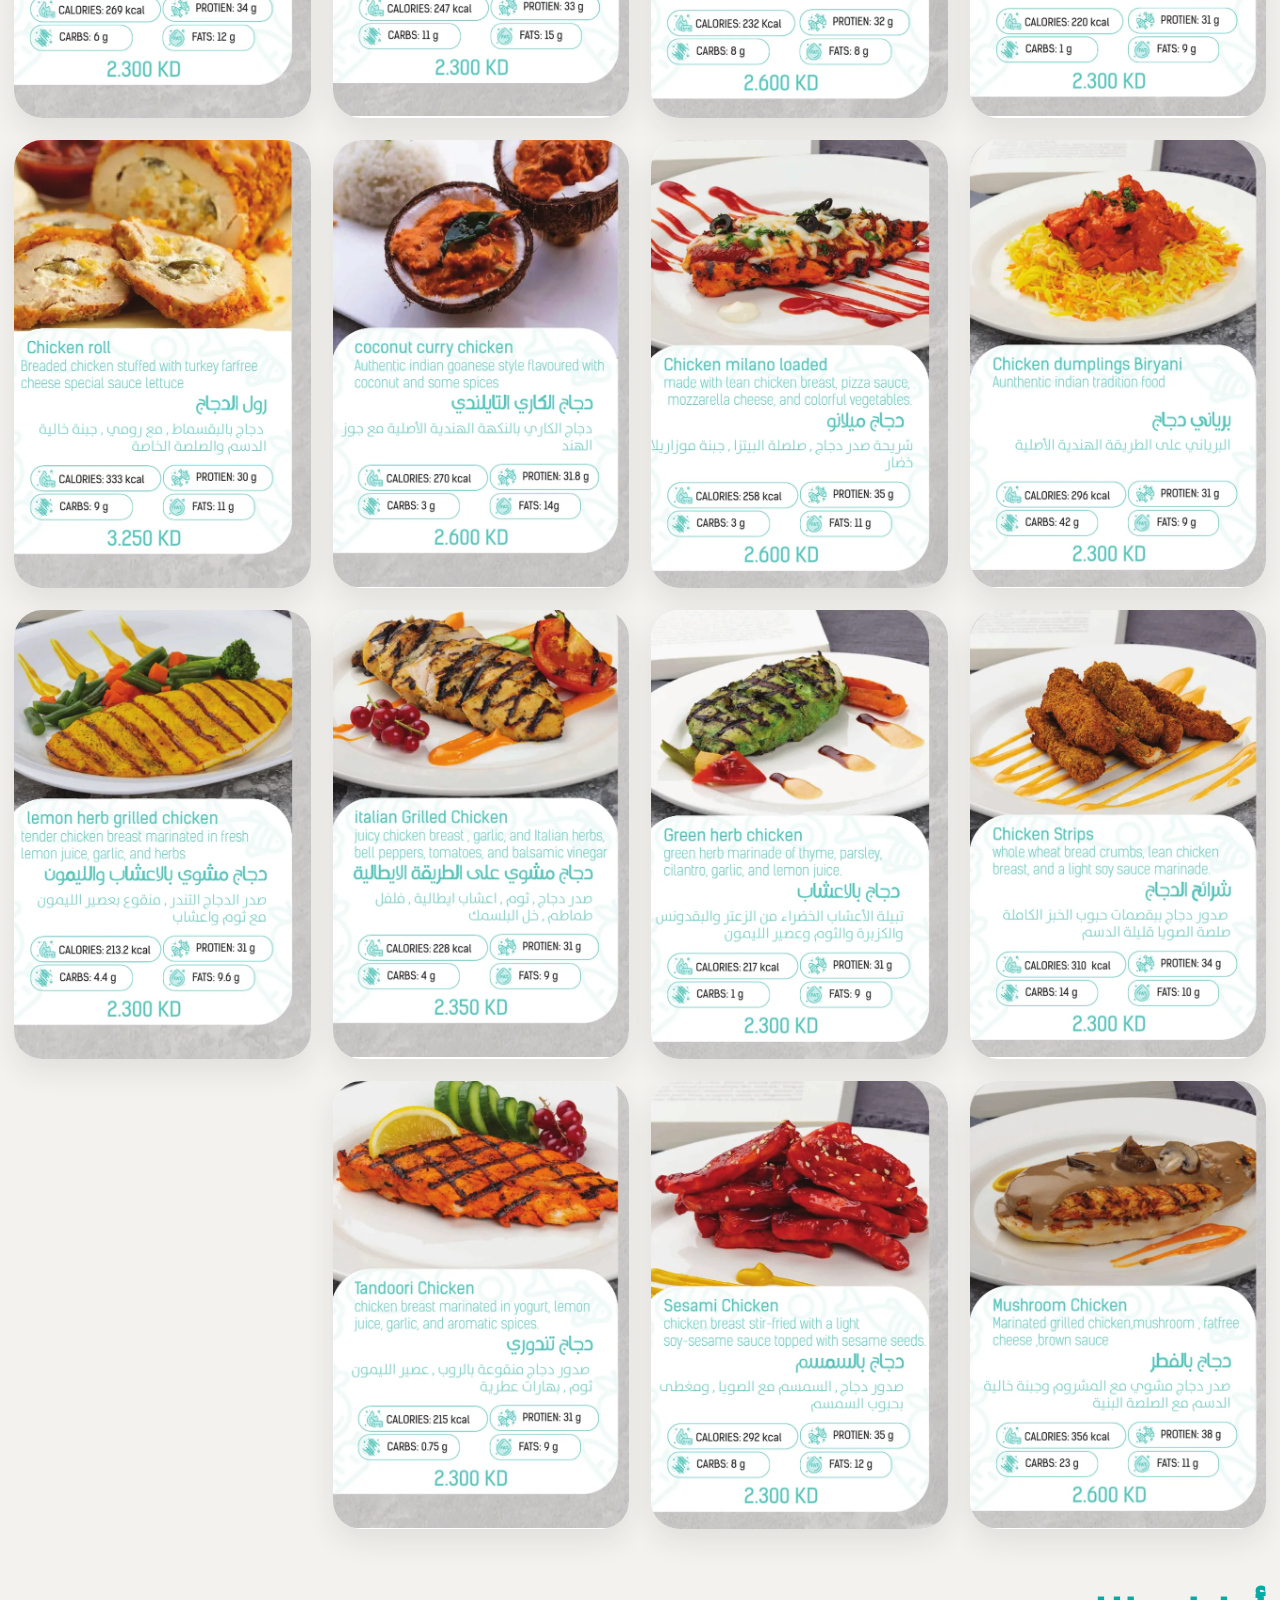
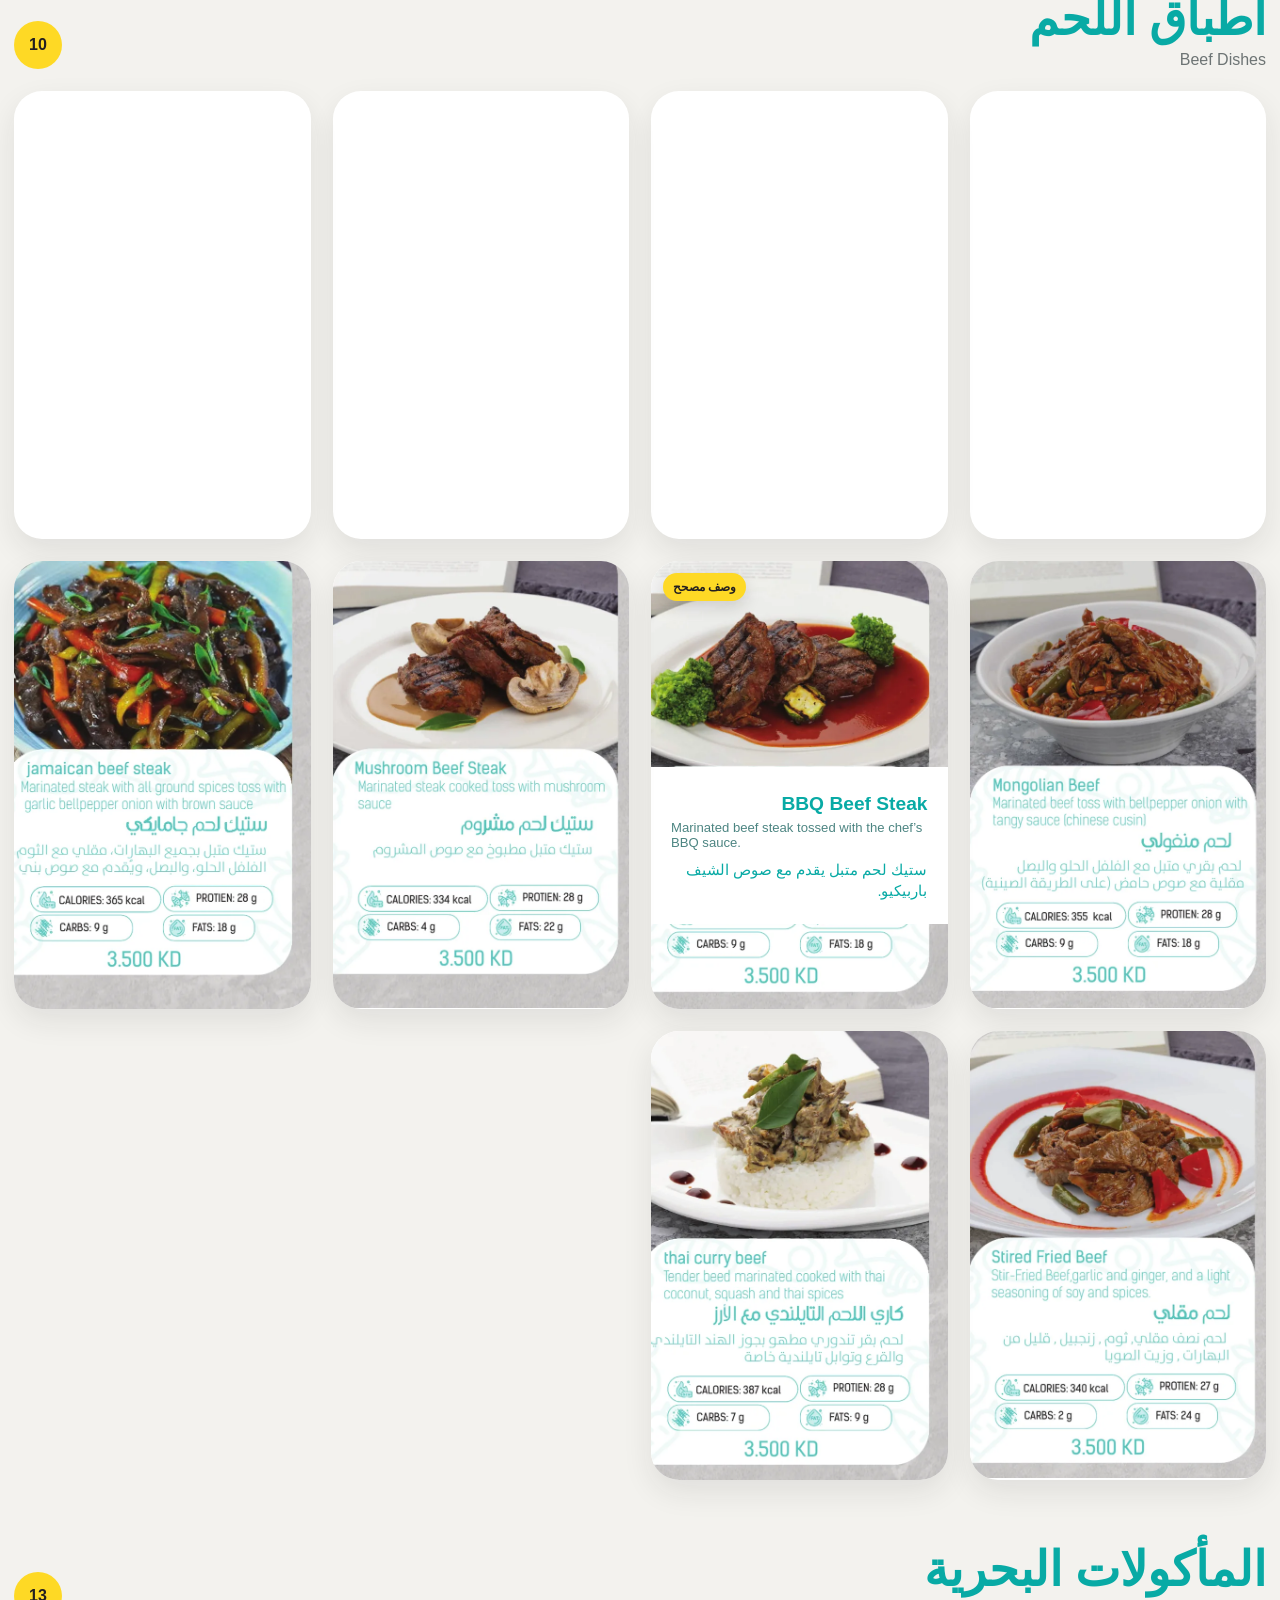
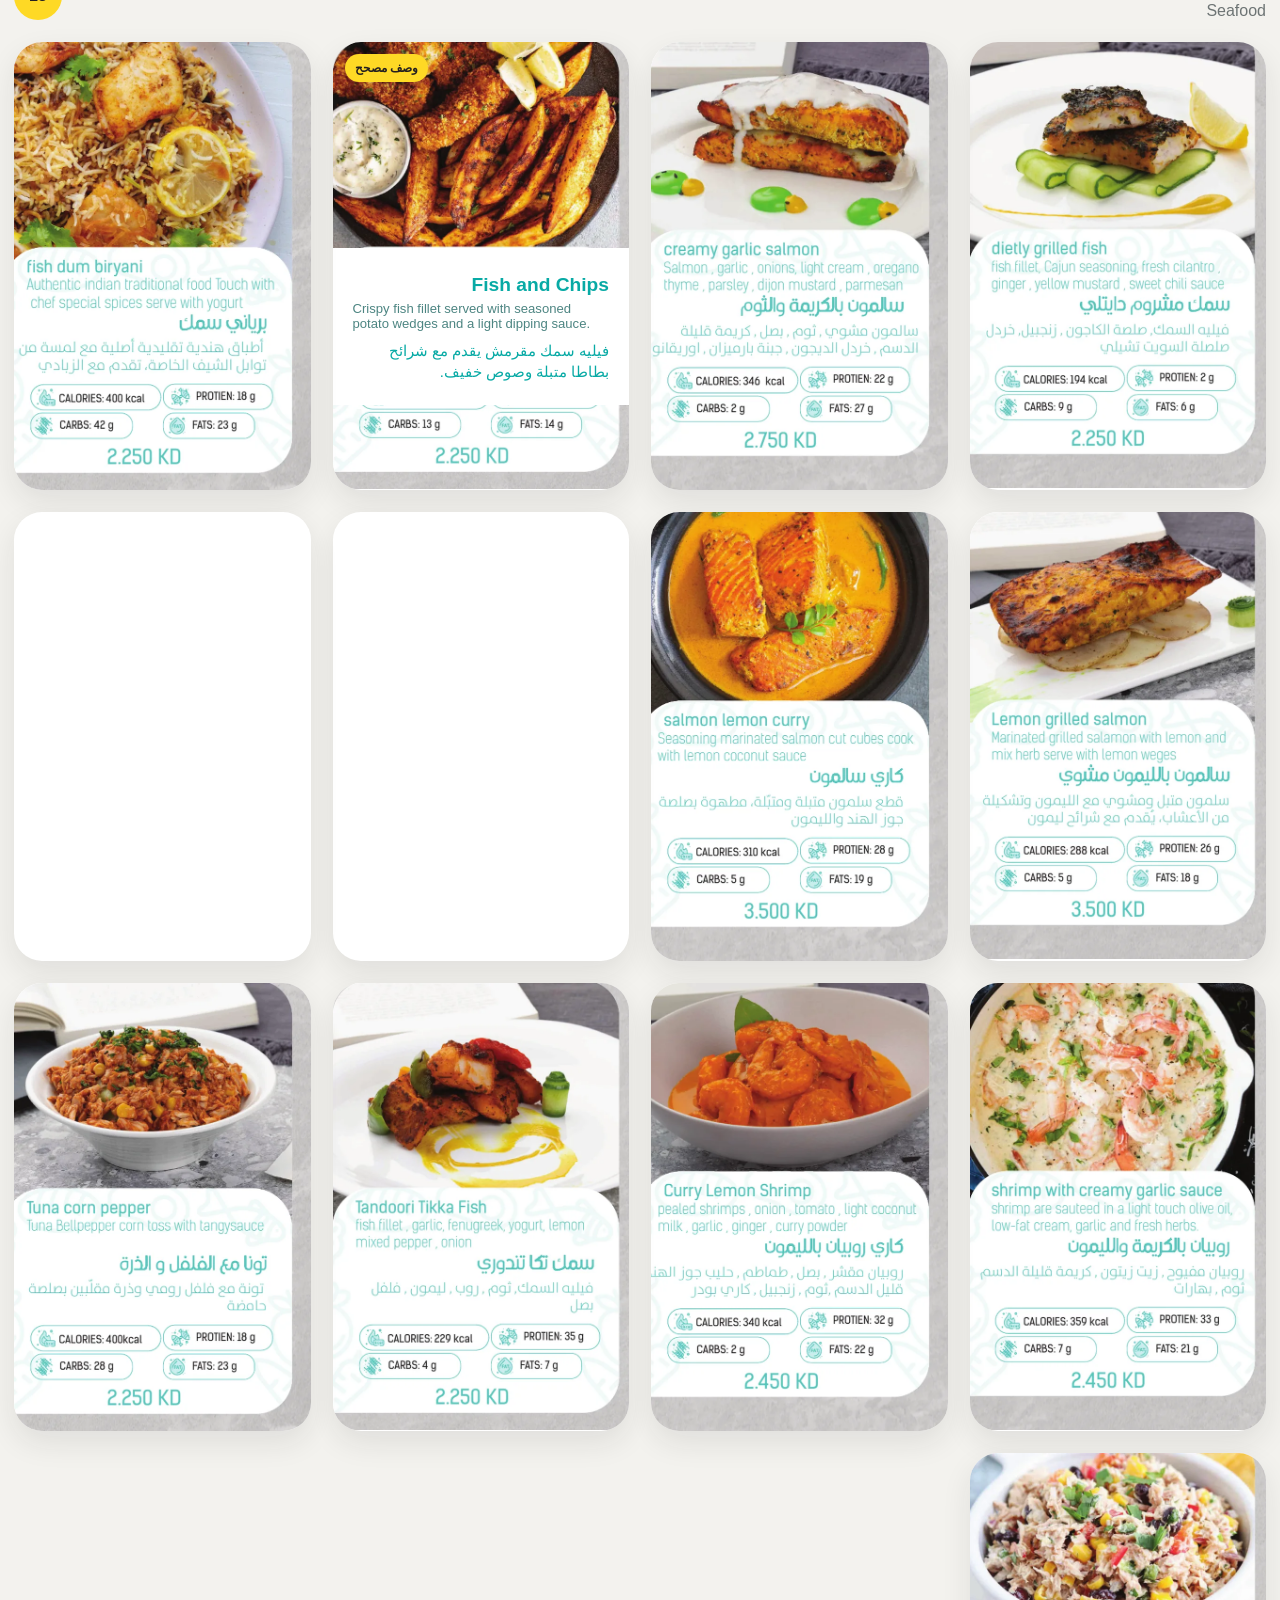
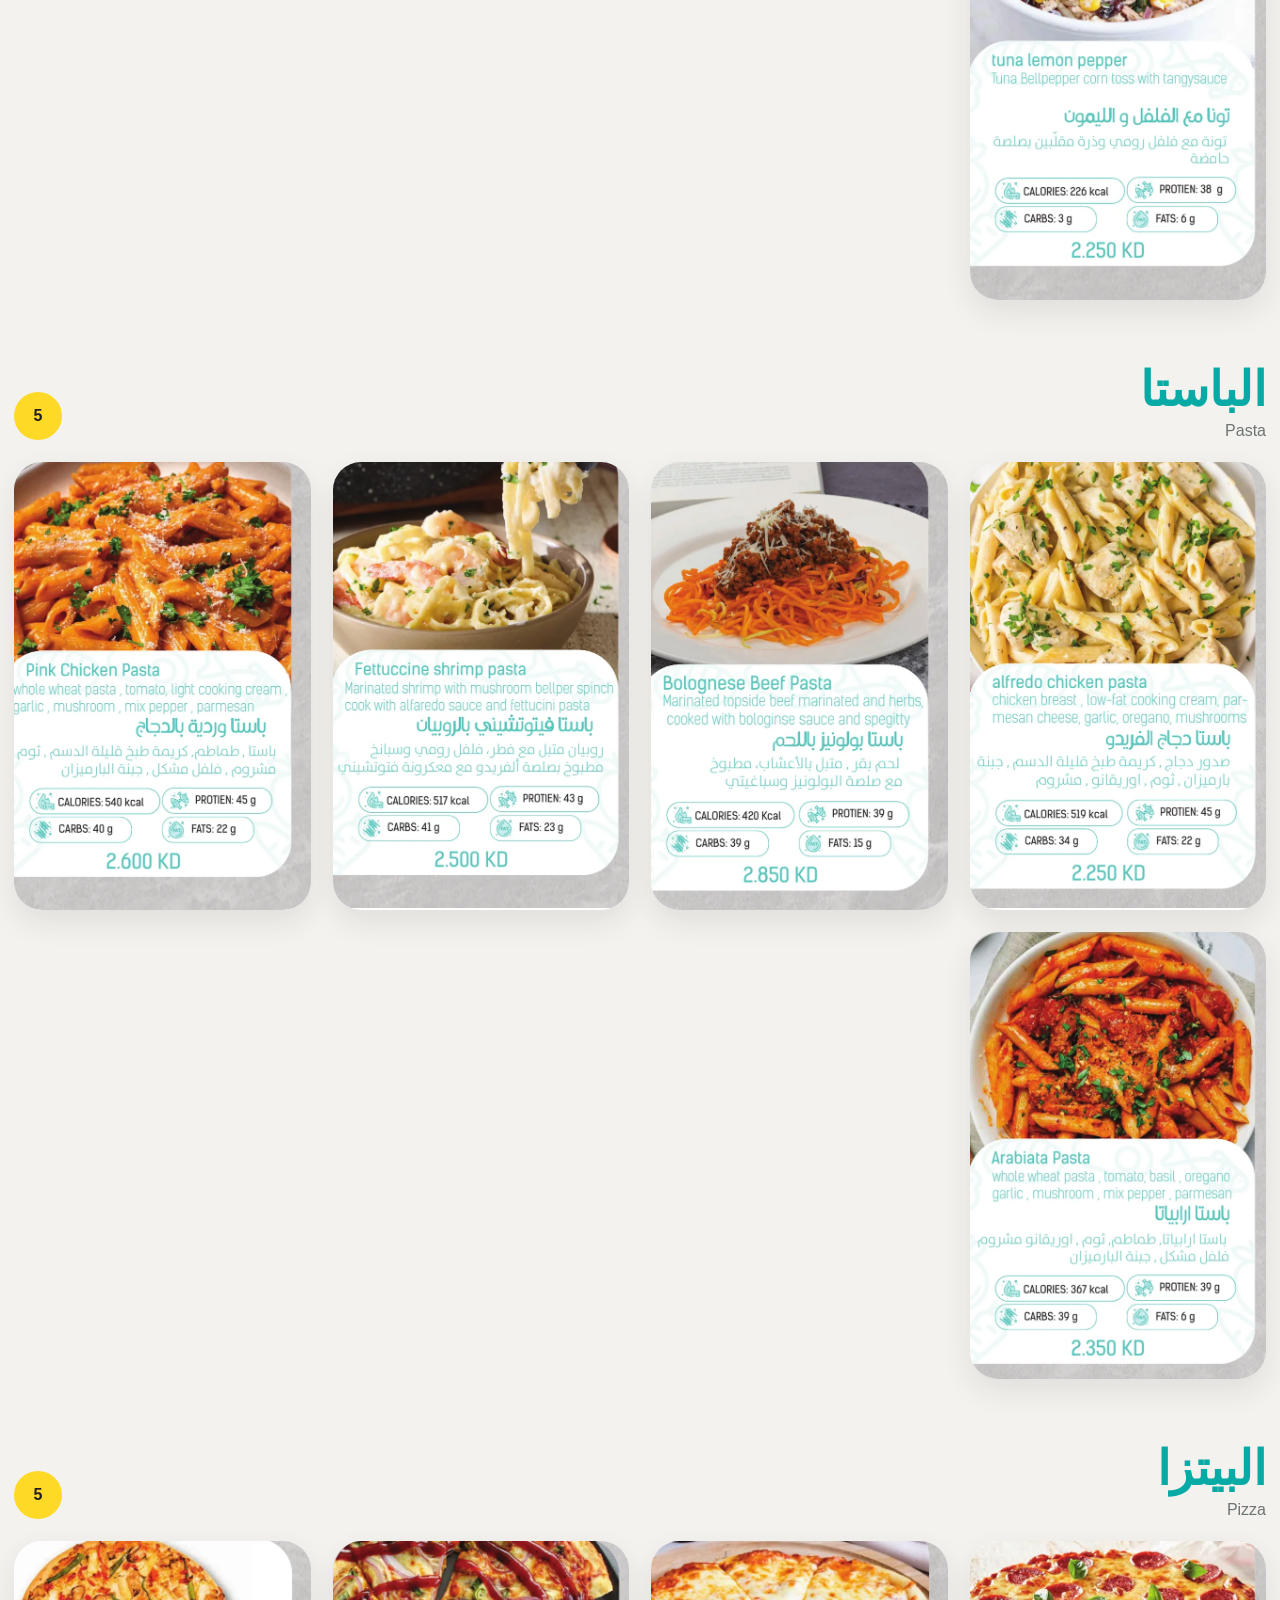
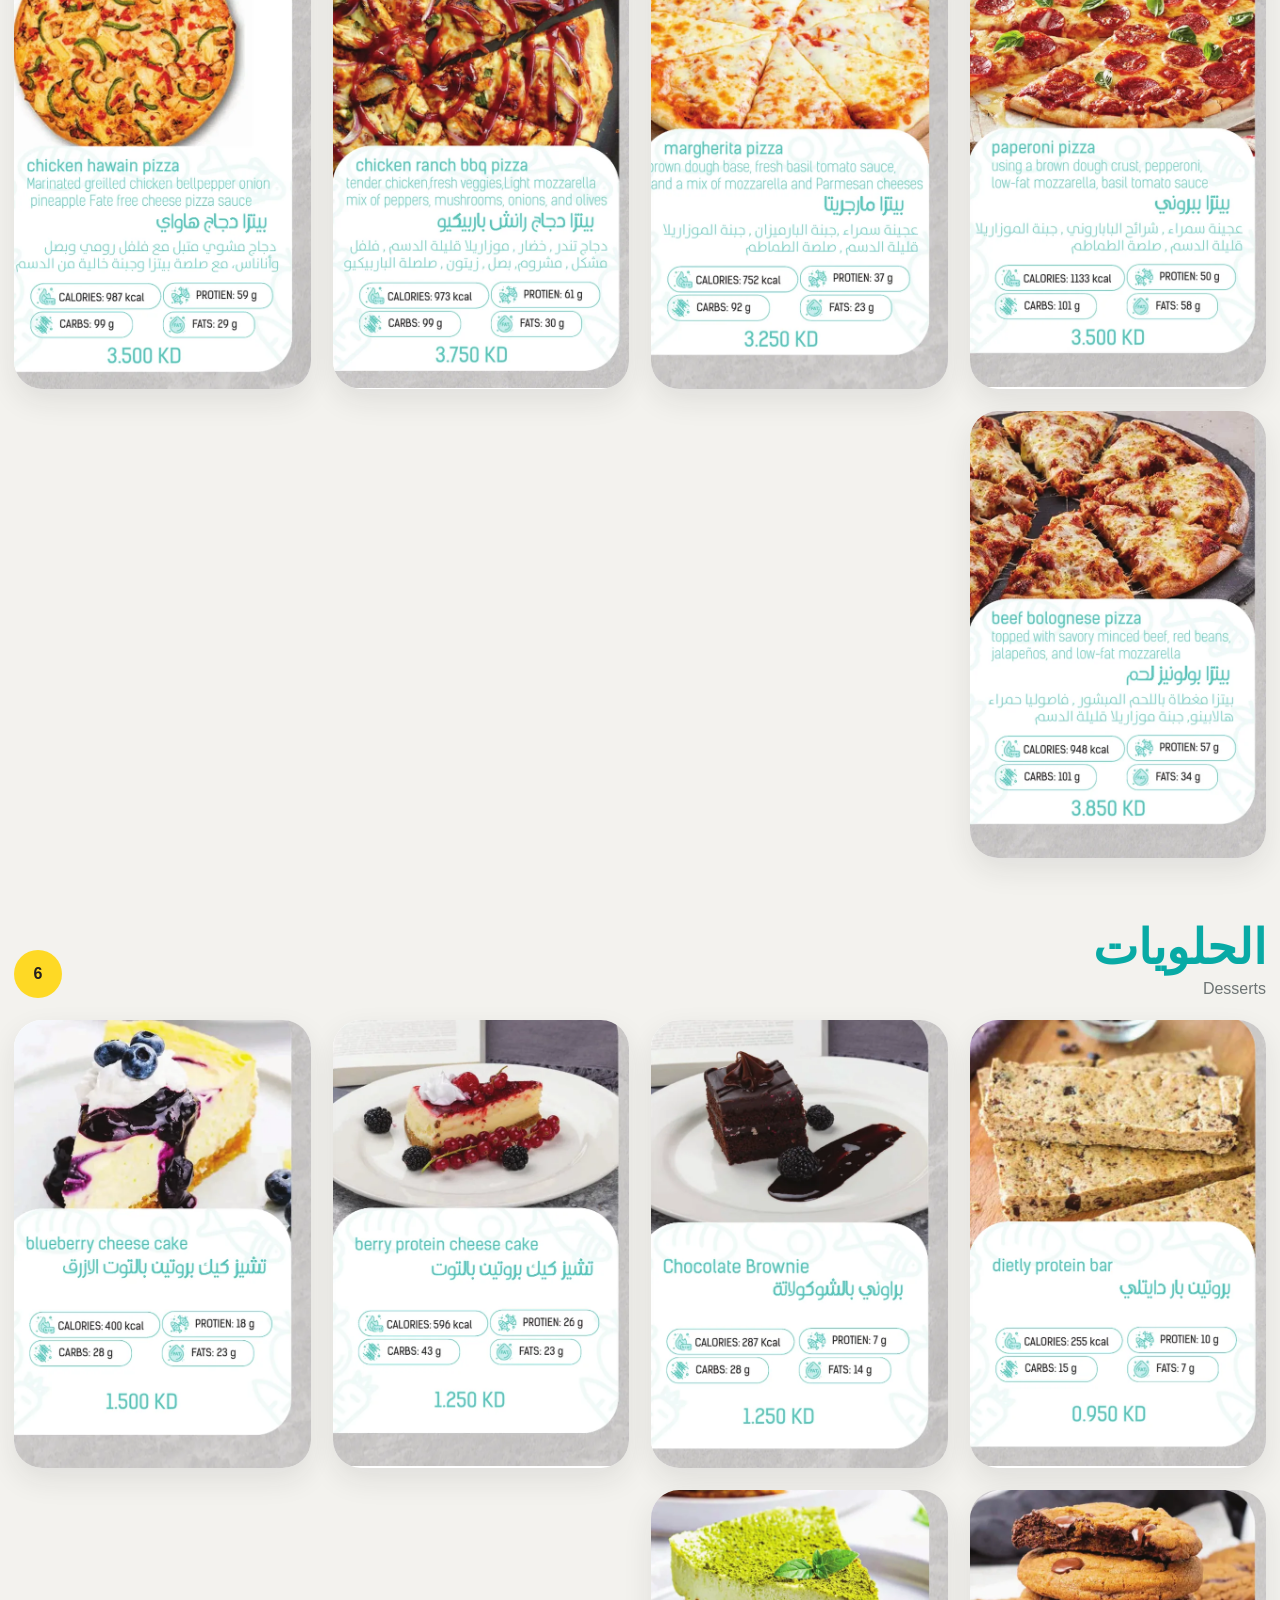
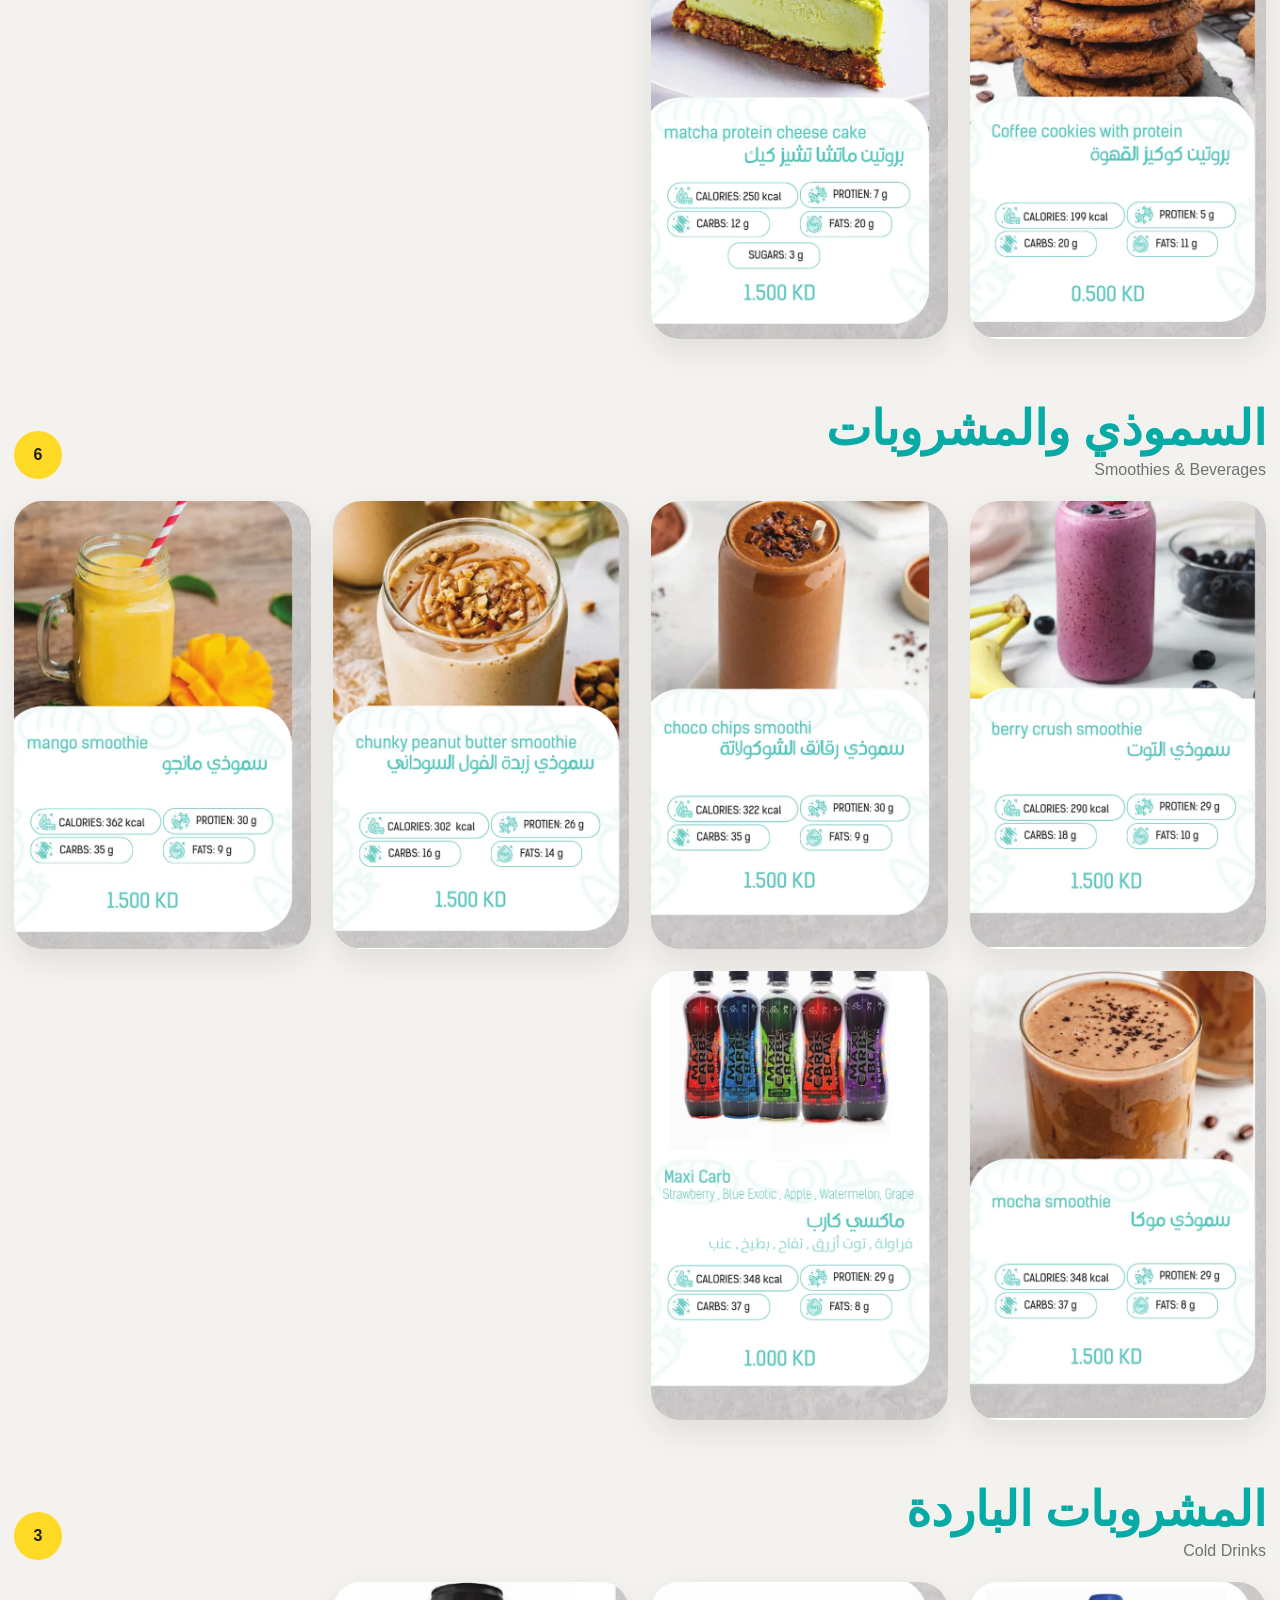
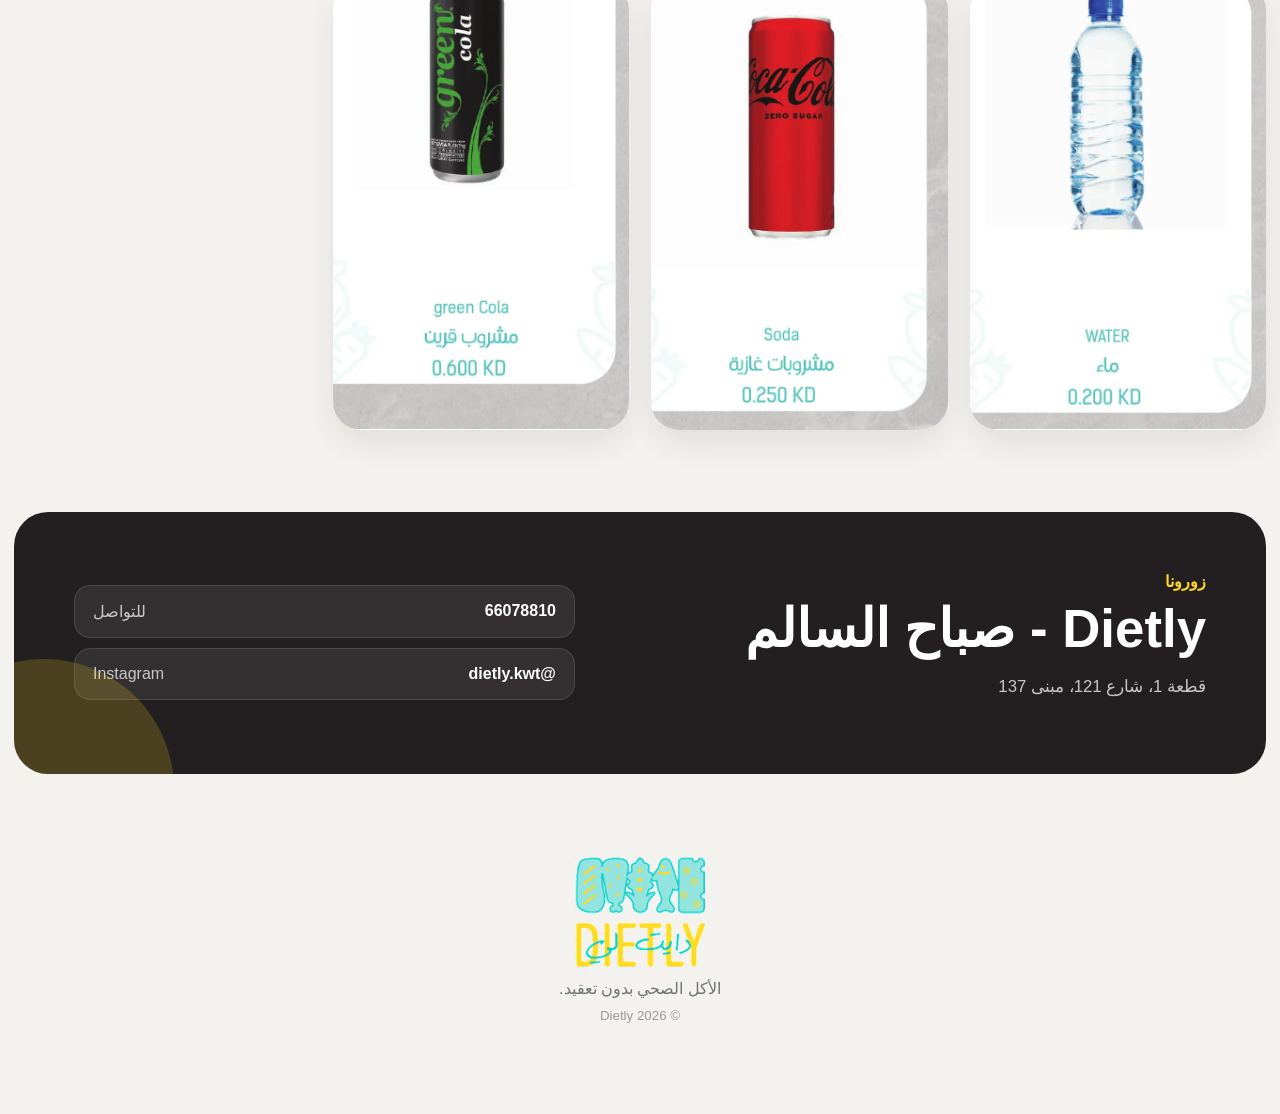
==== commit 8f318e01: "Update index.html" ====
--- a/index.html
+++ b/index.html
@@ -28,7 +28,7 @@
     </div>
     <nav id="drawerNav" class="drawer-nav"></nav>
     <div class="drawer-contact">
-      <a href="https://www.instagram.com/dietly.kw/" target="_blank" rel="noreferrer">@dietly.kw</a>
+      <a href="https://www.instagram.com/dietly.kwt/" target="_blank" rel="noreferrer">@dietly.kwt</a>
     </div>
   </aside>
 
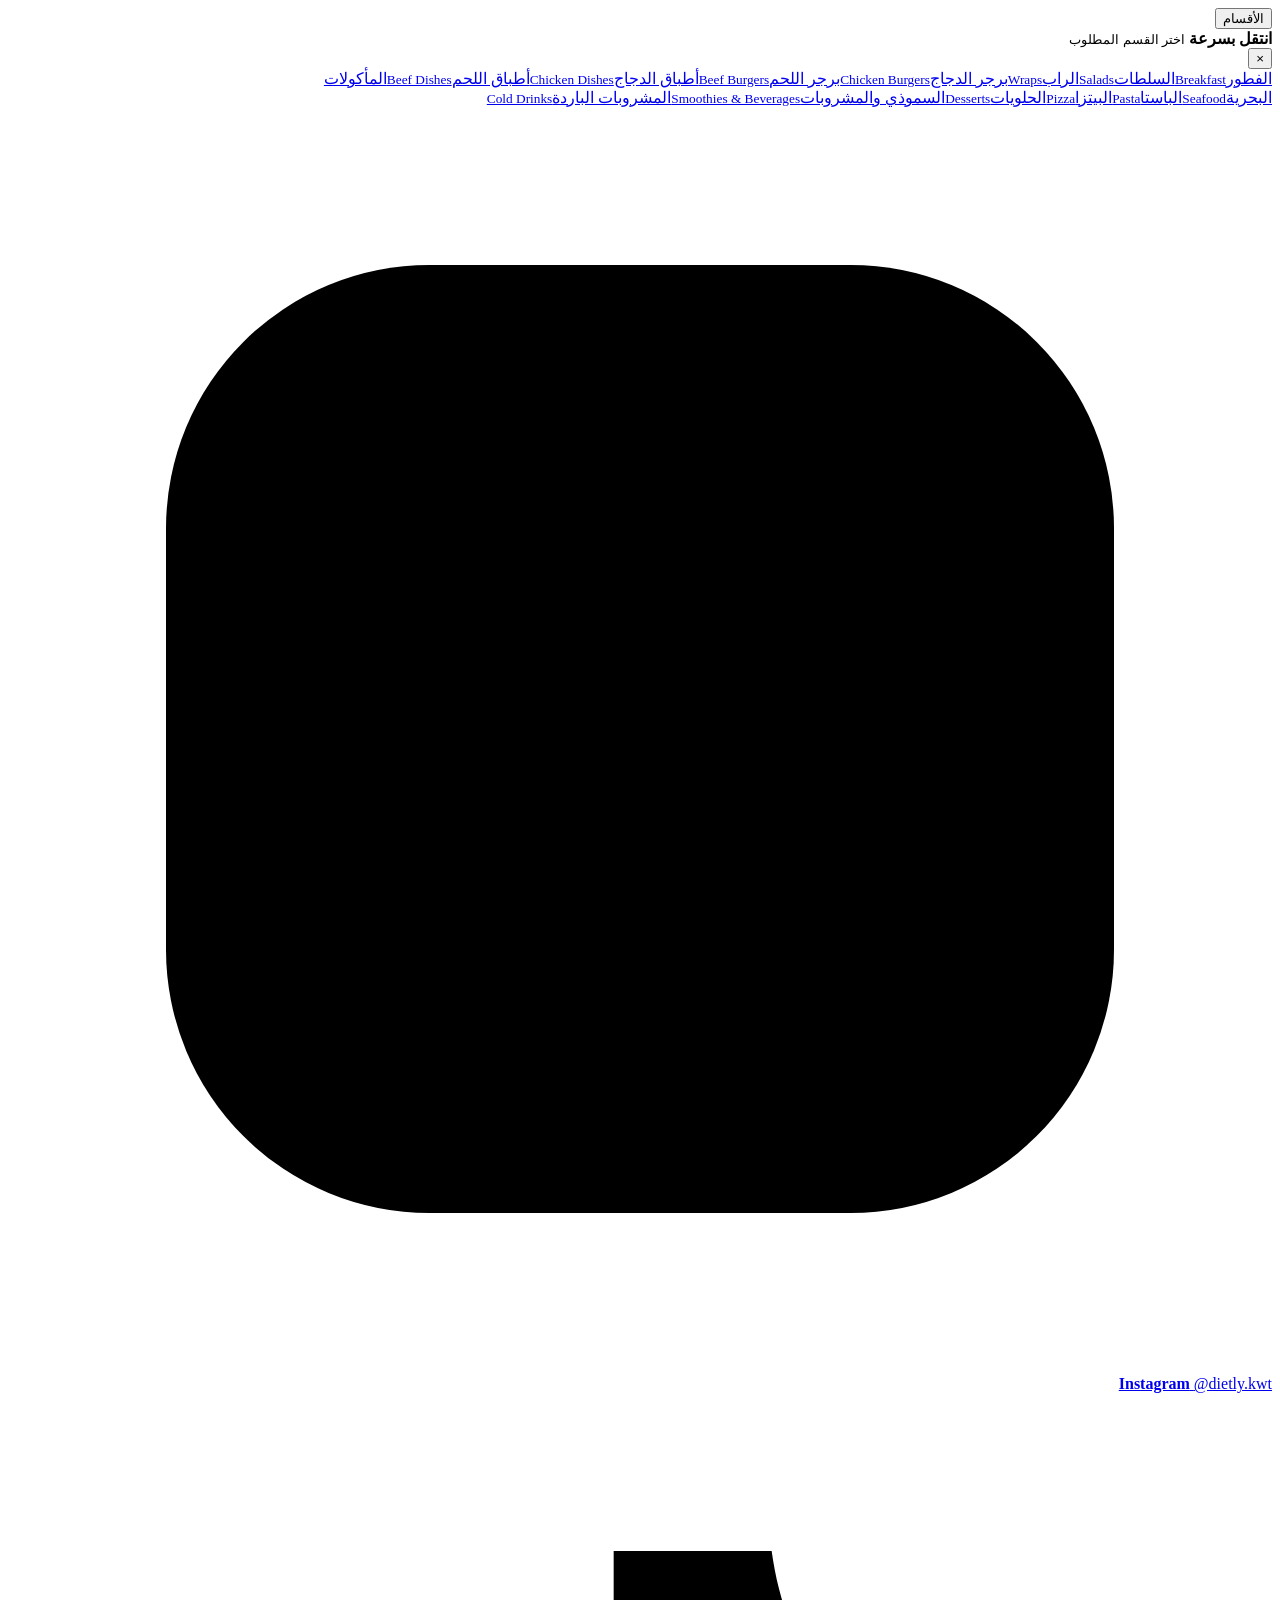
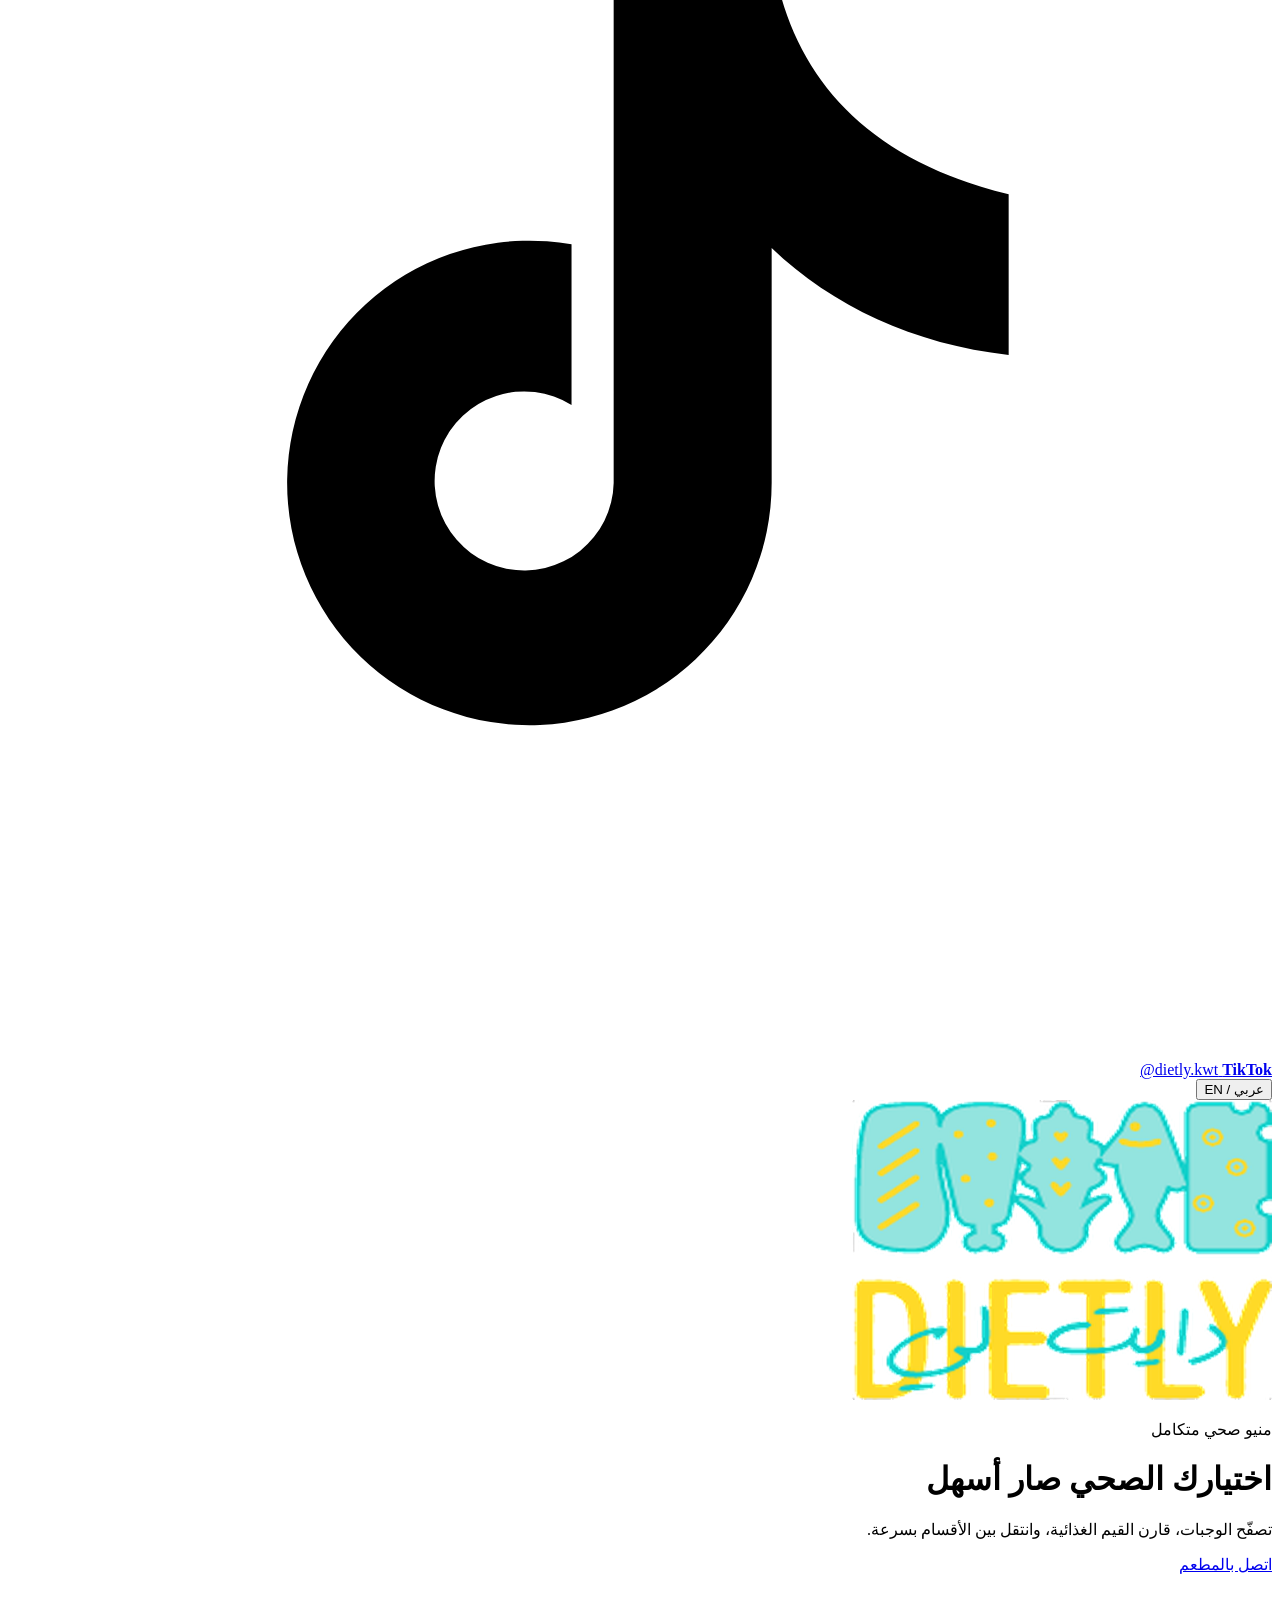
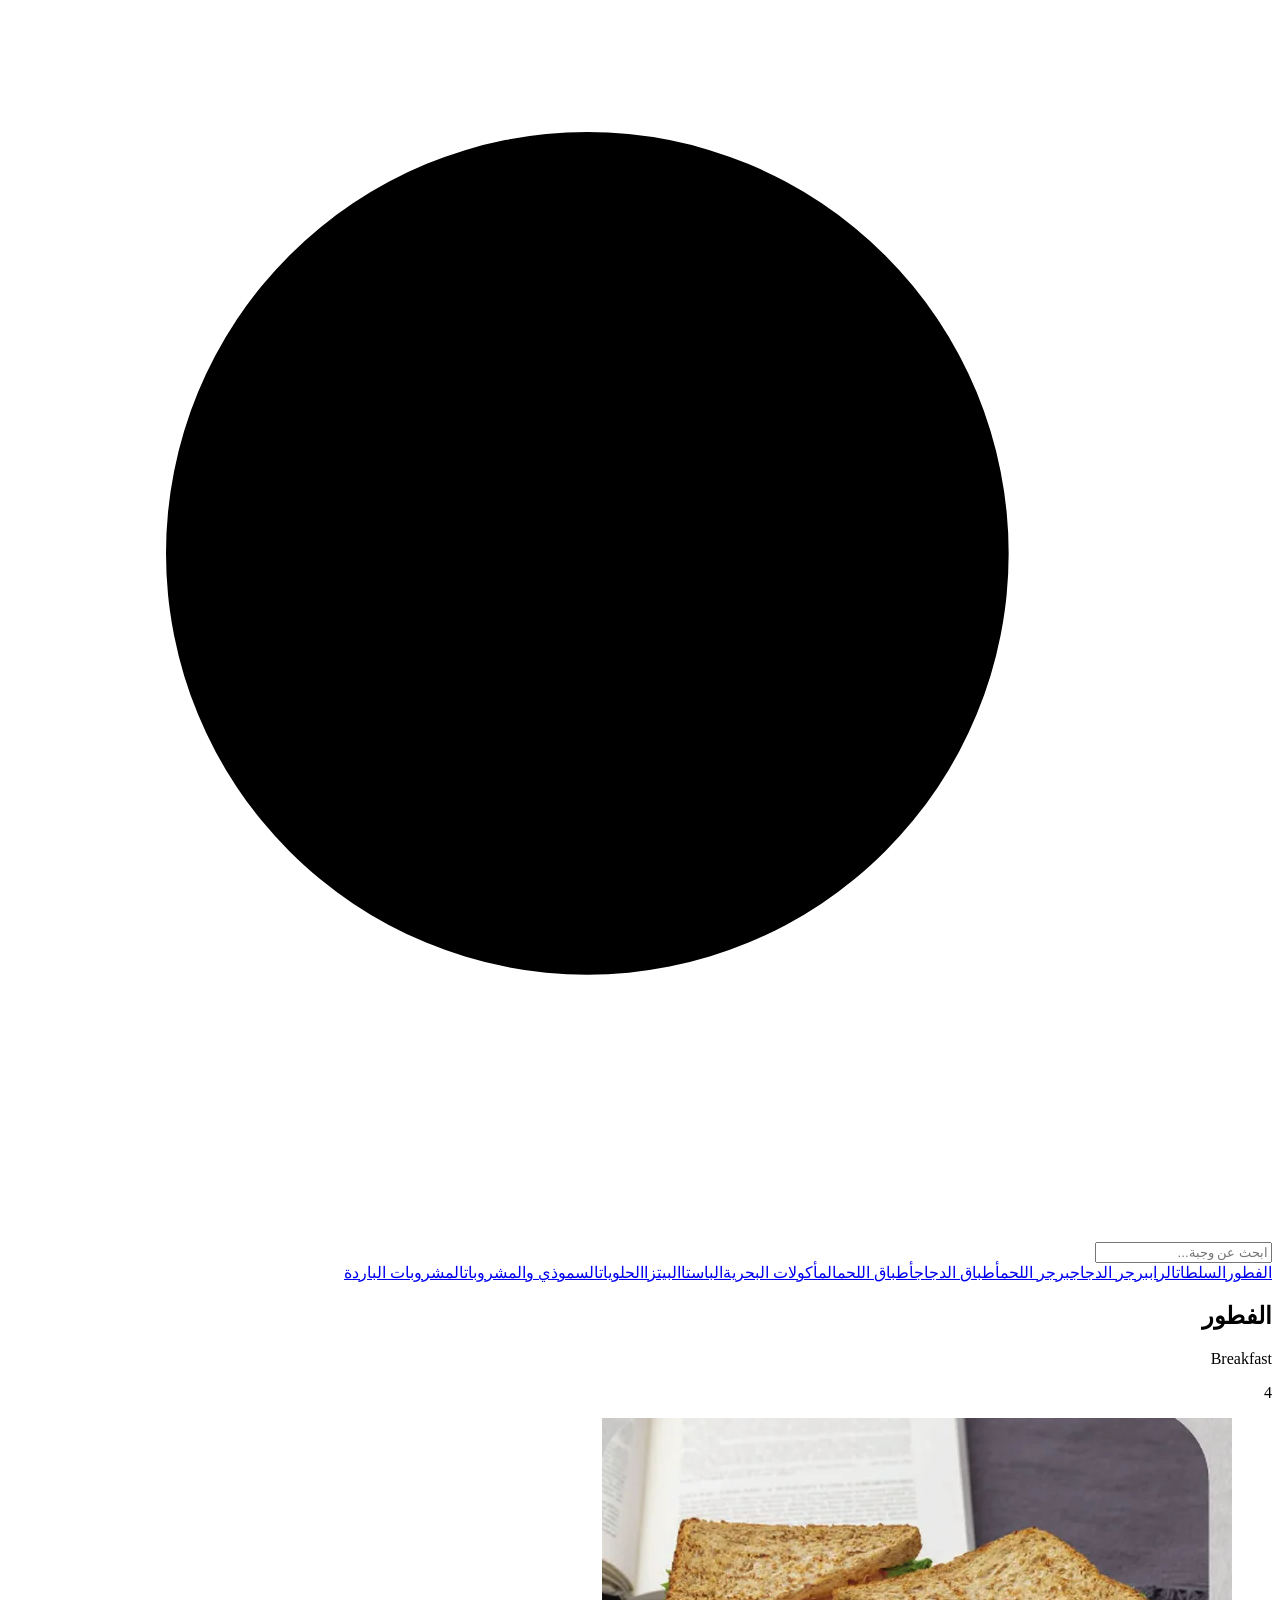
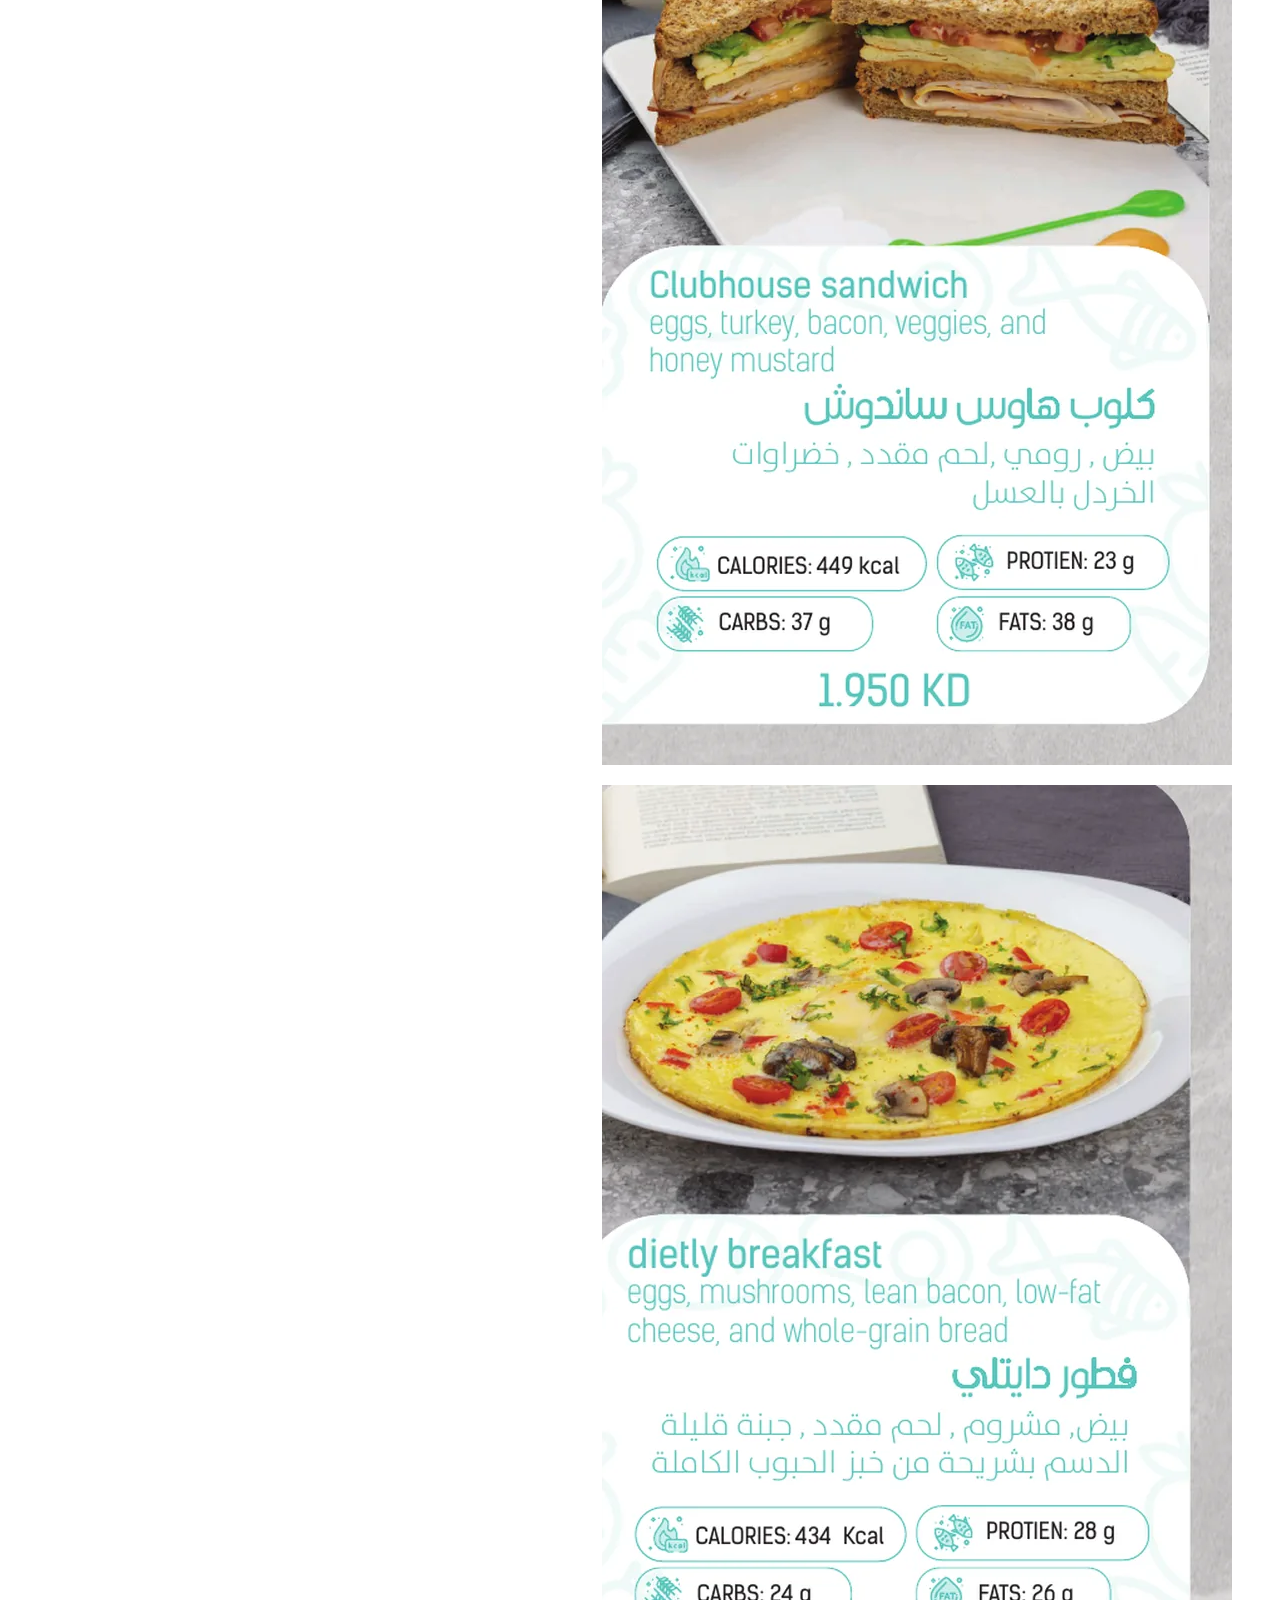
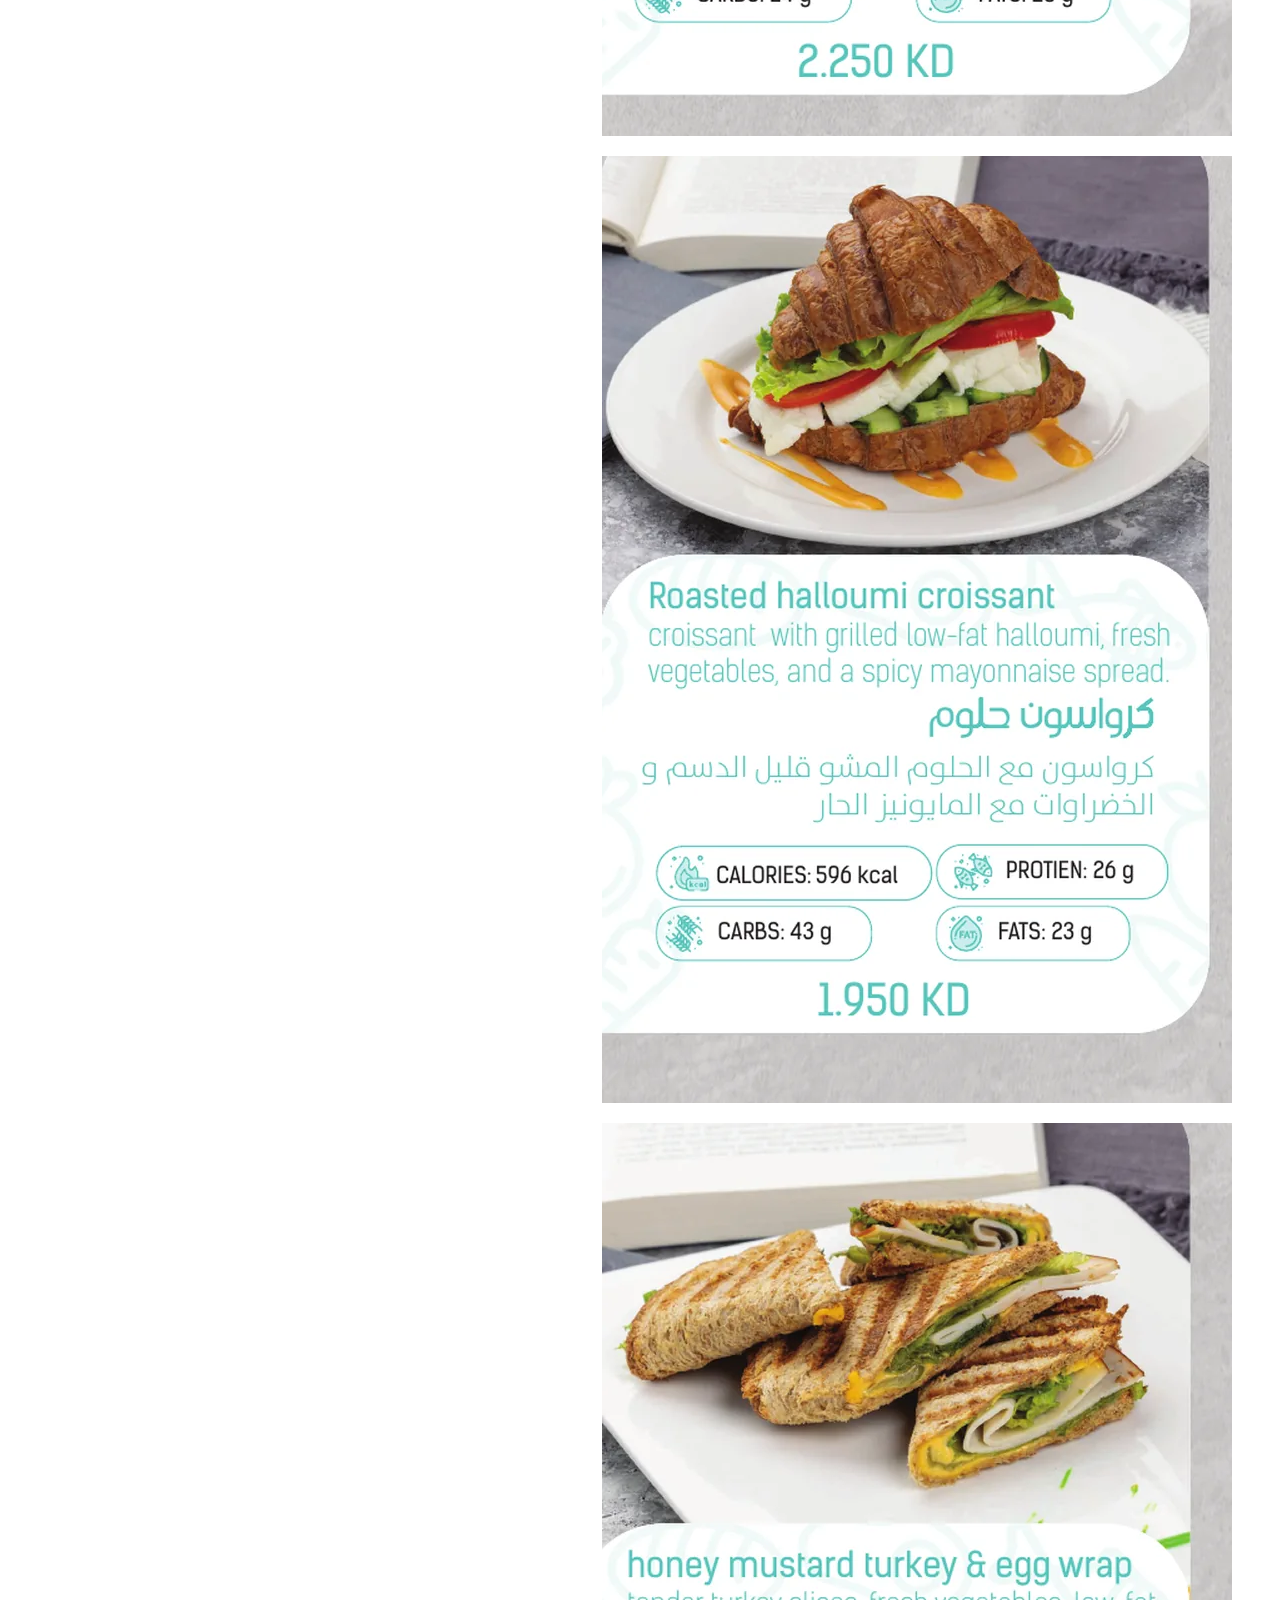
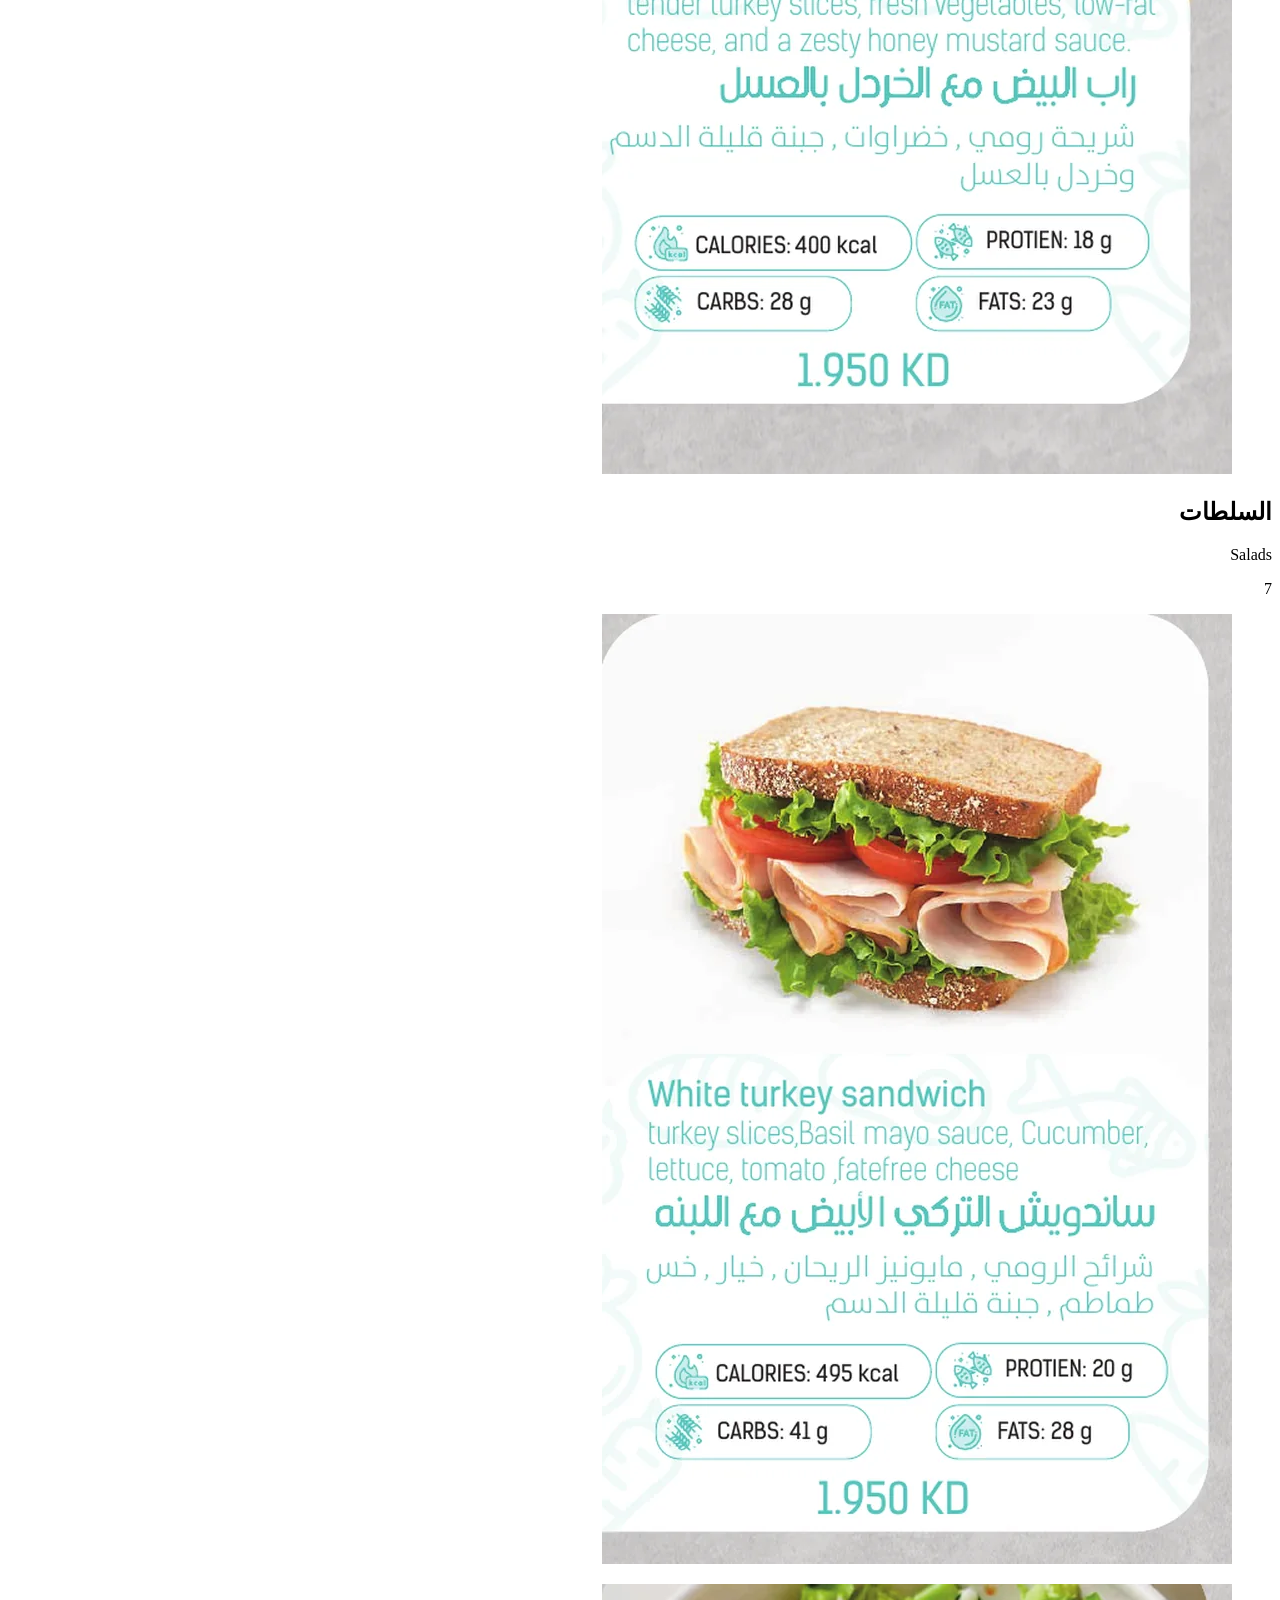
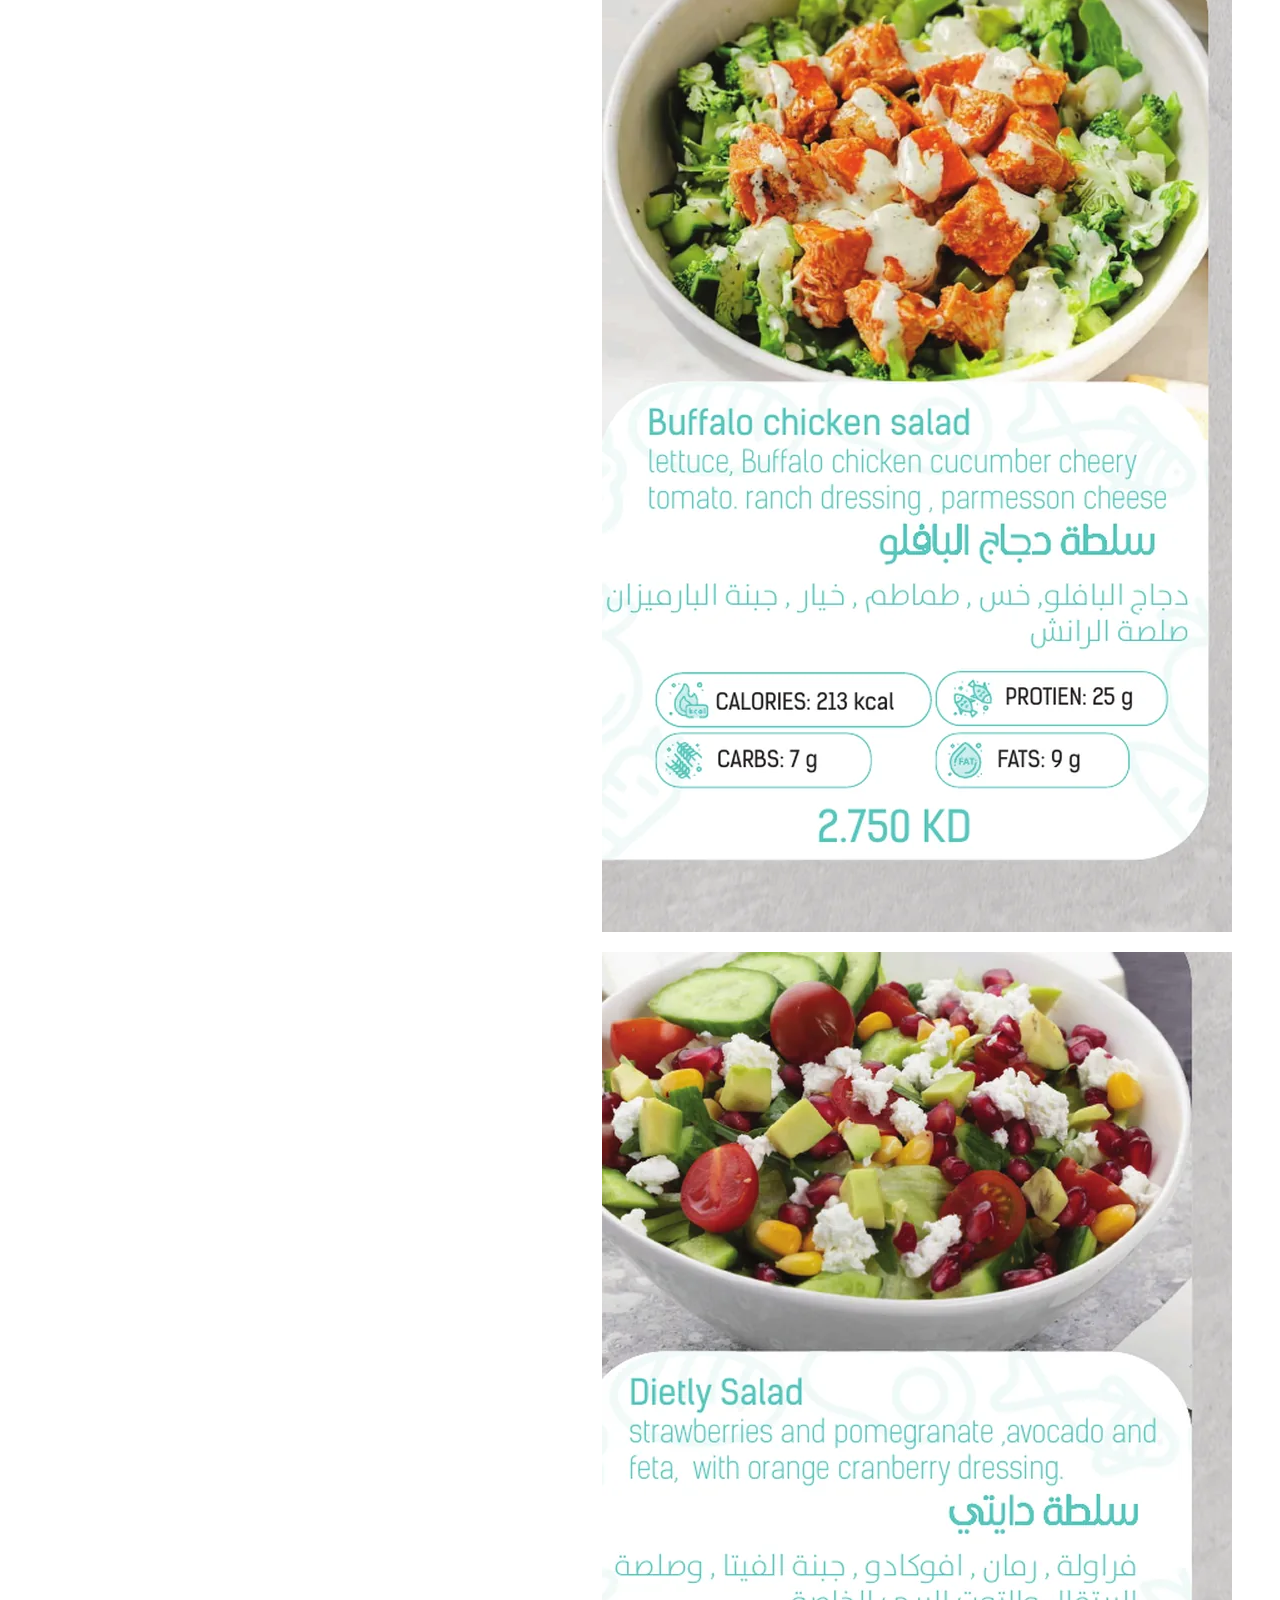
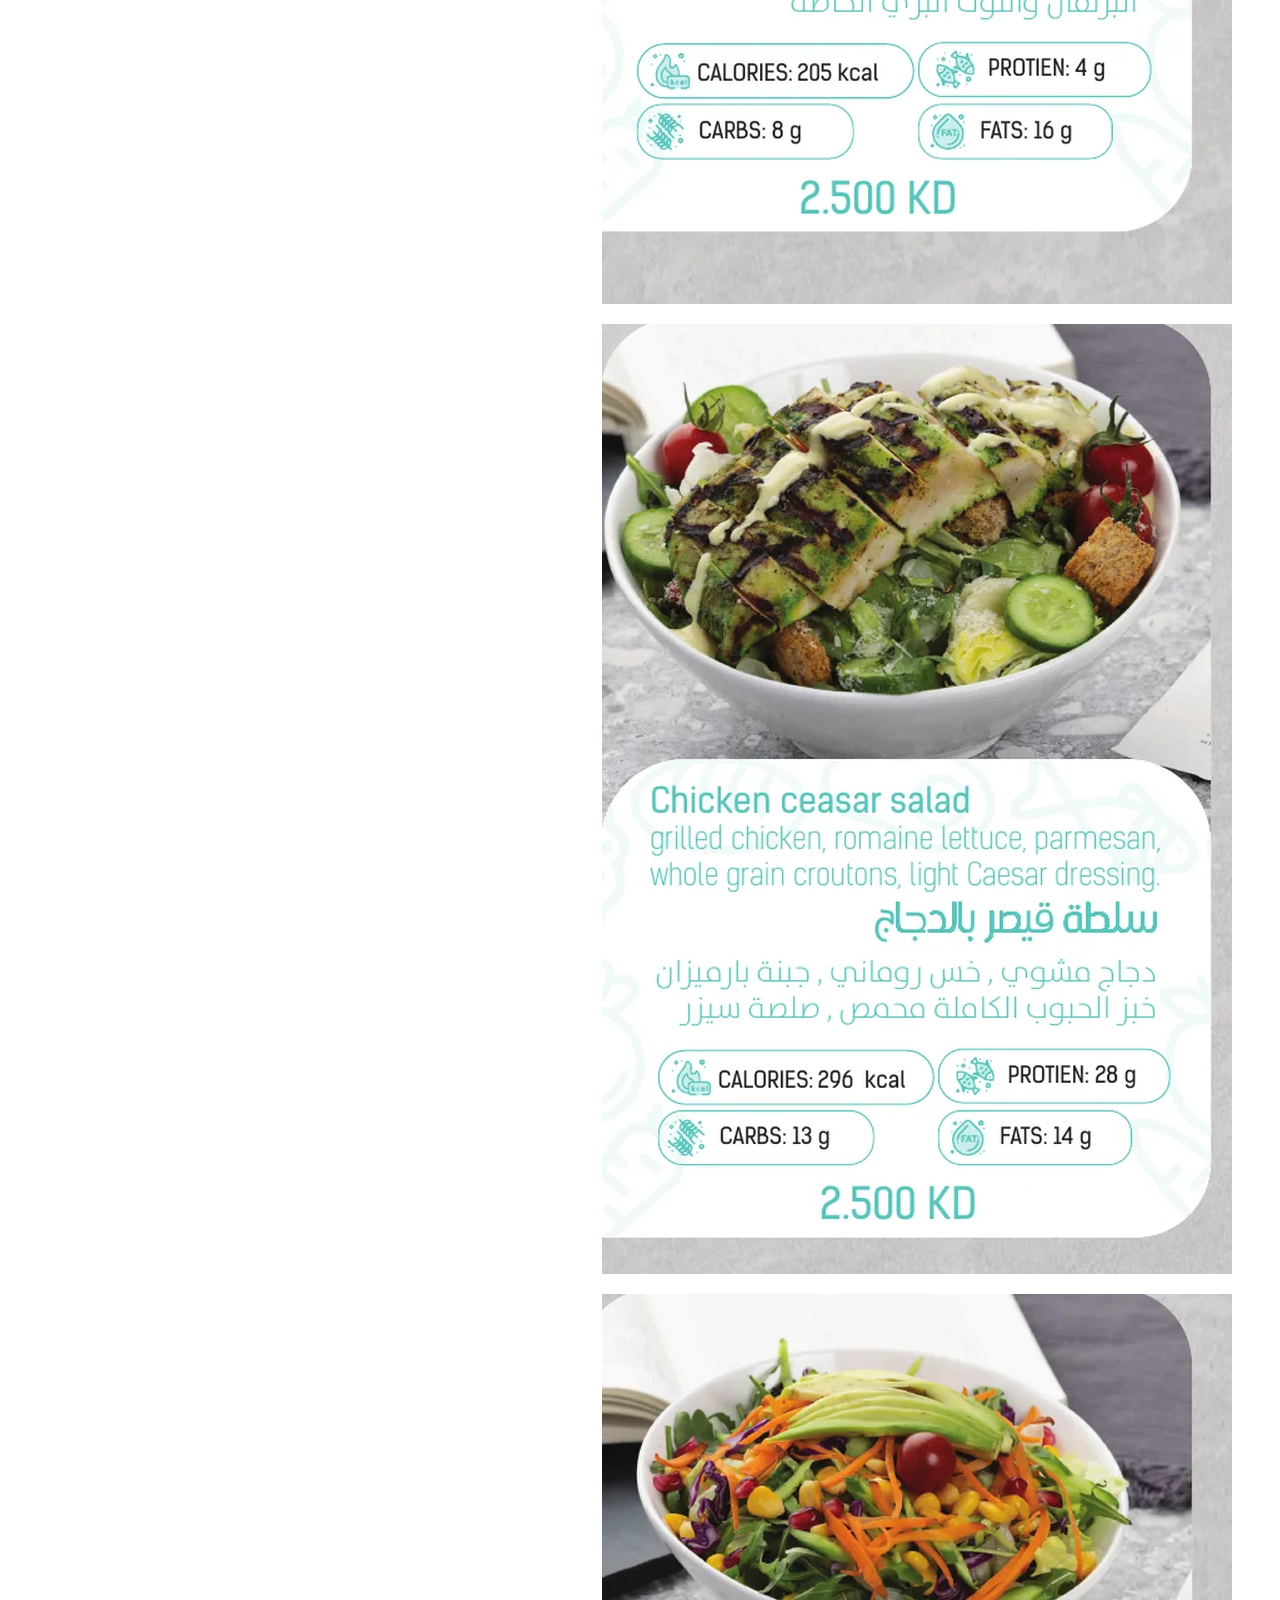
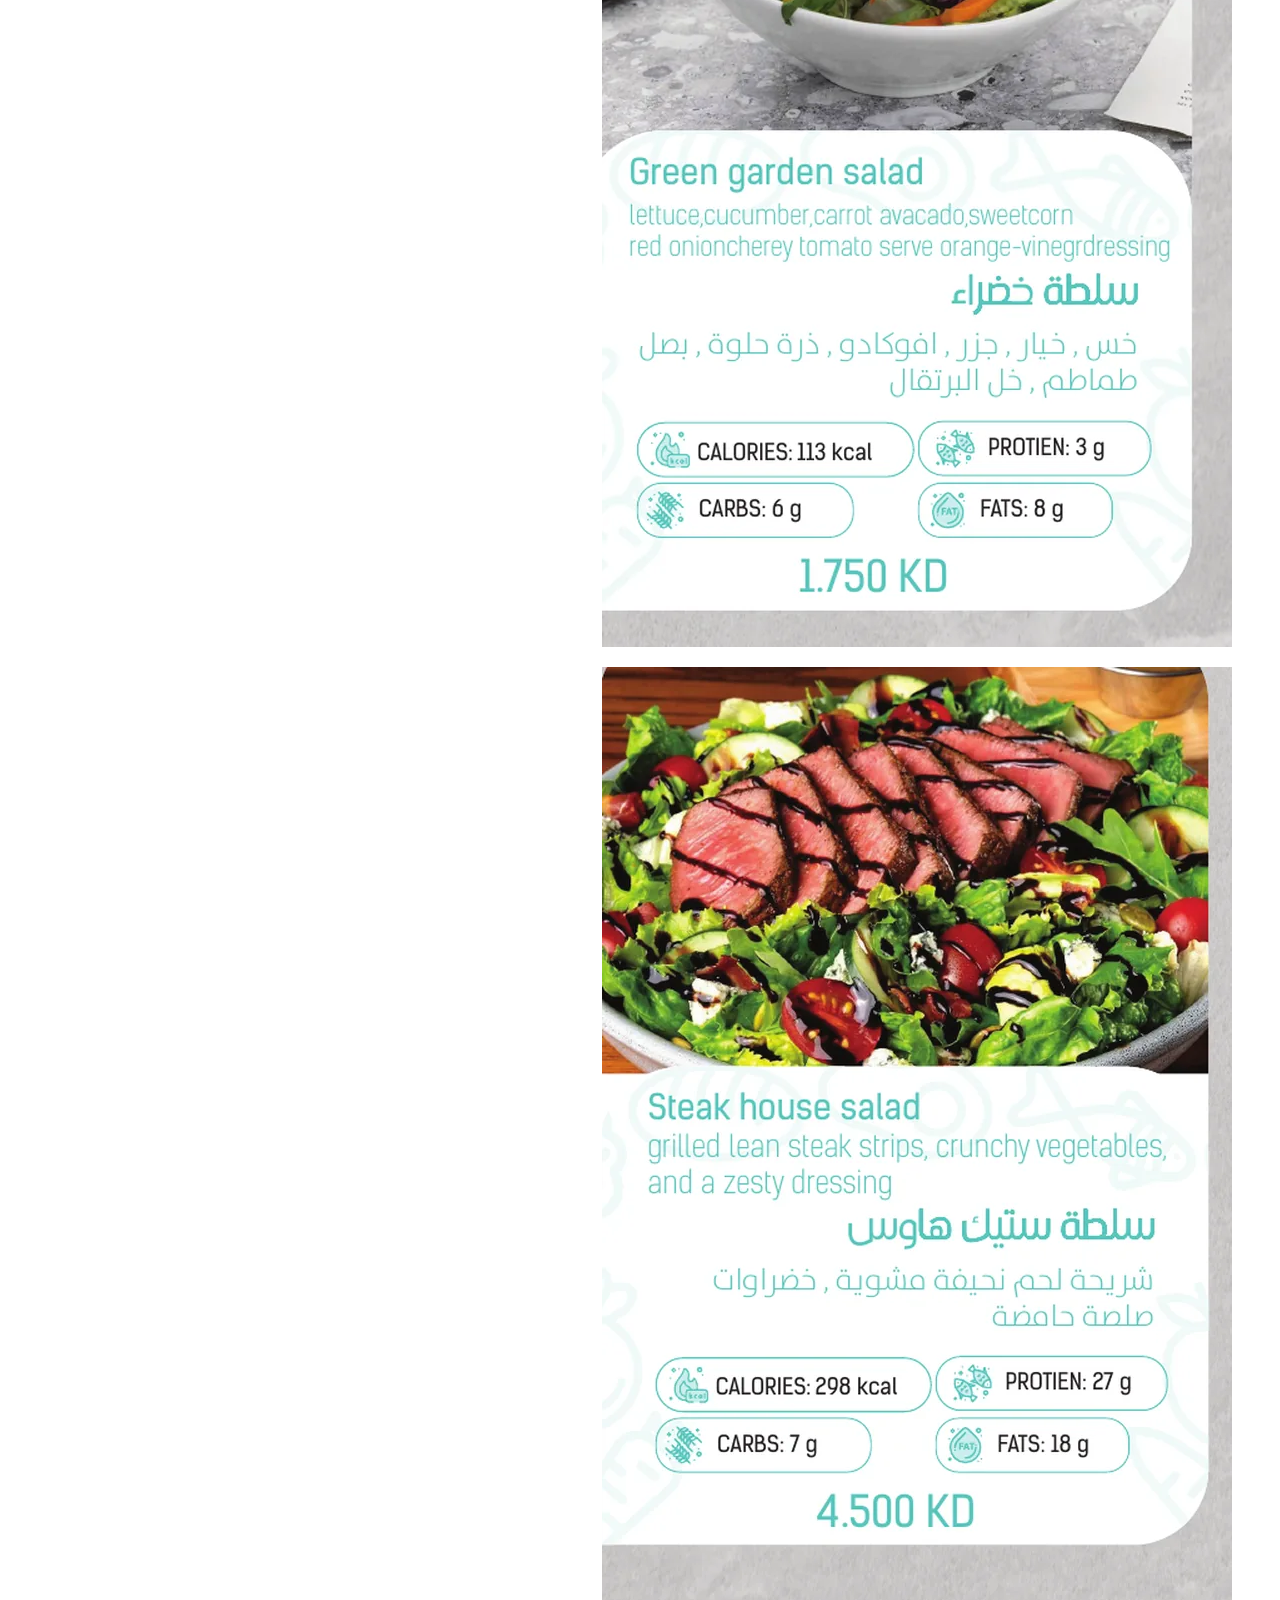
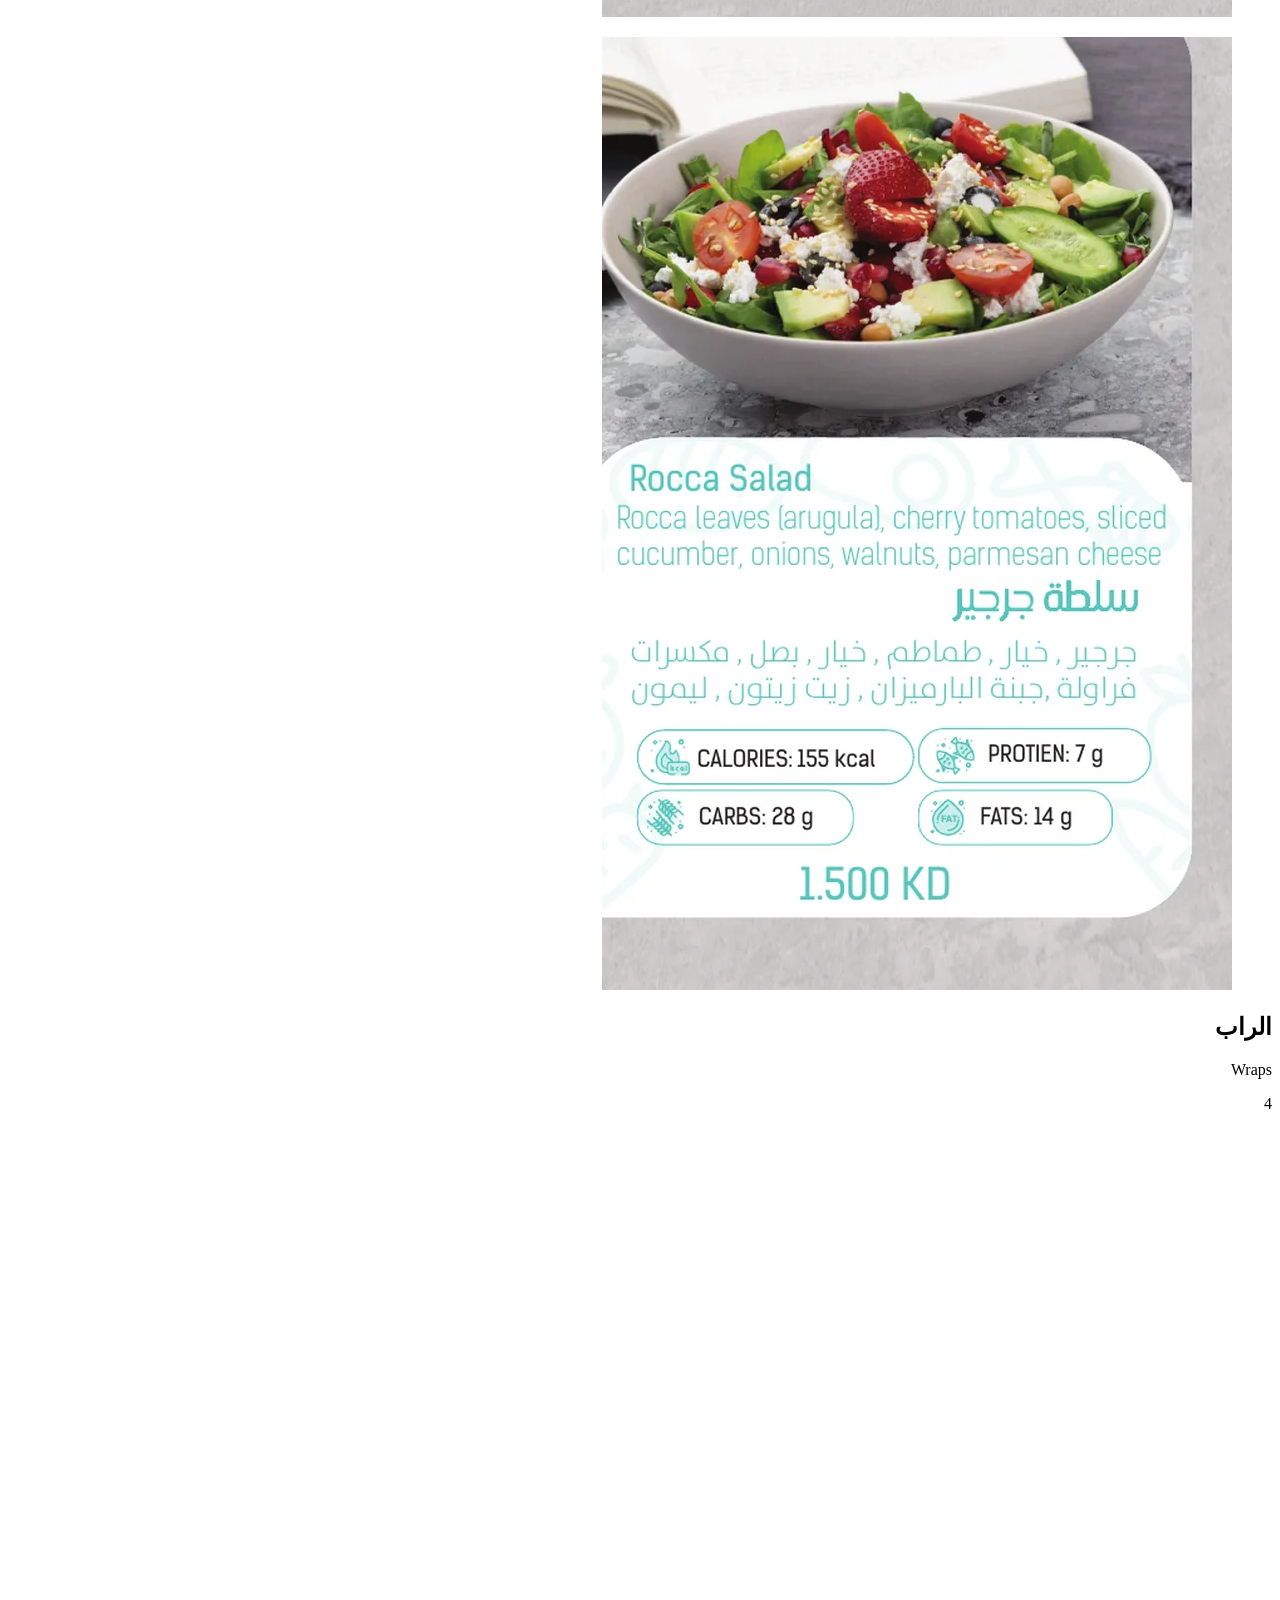
==== commit a19acd62: "Rename index(5).html to index.html" ====
--- a/index.html
+++ b/index.html
@@ -28,7 +28,20 @@
     </div>
     <nav id="drawerNav" class="drawer-nav"></nav>
     <div class="drawer-contact">
-      <a href="https://www.instagram.com/dietly.kwt/" target="_blank" rel="noreferrer">@dietly.kwt</a>
+      <a class="drawer-social" href="https://www.instagram.com/dietly.kwt/" target="_blank" rel="noopener noreferrer" aria-label="Instagram @dietly.kwt">
+        <span class="social-platform"><svg class="social-icon" viewBox="0 0 24 24" aria-hidden="true">
+  <rect x="3" y="3" width="18" height="18" rx="5"></rect>
+  <circle cx="12" cy="12" r="4.25"></circle>
+  <circle cx="17.4" cy="6.7" r="1"></circle>
+</svg><b>Instagram</b></span>
+        <span dir="ltr">@dietly.kwt</span>
+      </a>
+      <a class="drawer-social" href="https://www.tiktok.com/@dietly.kwt" target="_blank" rel="noopener noreferrer" aria-label="TikTok @dietly.kwt">
+        <span class="social-platform"><svg class="social-icon" viewBox="0 0 24 24" aria-hidden="true">
+  <path d="M14.5 3v10.1a4.6 4.6 0 1 1-3.8-4.53v3.05a1.7 1.7 0 1 0 .8 1.48V3h3c.3 2.2 1.62 3.92 4.5 4.62v3.05c-1.8-.2-3.35-.93-4.5-2.03"></path>
+</svg><b>TikTok</b></span>
+        <span dir="ltr">@dietly.kwt</span>
+      </a>
     </div>
   </aside>
 
@@ -72,7 +85,20 @@
       </div>
       <div class="visit-links">
         <a href="tel:+96566078810"><b>66078810</b><span data-ar="للتواصل" data-en="Contact">للتواصل</span></a>
-        <a href="https://www.instagram.com/dietly.kwt/" target="_blank" rel="noreferrer"><b>@dietly.kwt</b><span>Instagram</span></a>
+        <a class="social-link instagram-link" href="https://www.instagram.com/dietly.kwt/" target="_blank" rel="noopener noreferrer" aria-label="Open Dietly on Instagram">
+          <span class="social-platform"><svg class="social-icon" viewBox="0 0 24 24" aria-hidden="true">
+  <rect x="3" y="3" width="18" height="18" rx="5"></rect>
+  <circle cx="12" cy="12" r="4.25"></circle>
+  <circle cx="17.4" cy="6.7" r="1"></circle>
+</svg><b>Instagram</b></span>
+          <span dir="ltr">@dietly.kwt</span>
+        </a>
+        <a class="social-link tiktok-link" href="https://www.tiktok.com/@dietly.kwt" target="_blank" rel="noopener noreferrer" aria-label="Open Dietly on TikTok">
+          <span class="social-platform"><svg class="social-icon" viewBox="0 0 24 24" aria-hidden="true">
+  <path d="M14.5 3v10.1a4.6 4.6 0 1 1-3.8-4.53v3.05a1.7 1.7 0 1 0 .8 1.48V3h3c.3 2.2 1.62 3.92 4.5 4.62v3.05c-1.8-.2-3.35-.93-4.5-2.03"></path>
+</svg><b>TikTok</b></span>
+          <span dir="ltr">@dietly.kwt</span>
+        </a>
       </div>
     </section>
   </main>
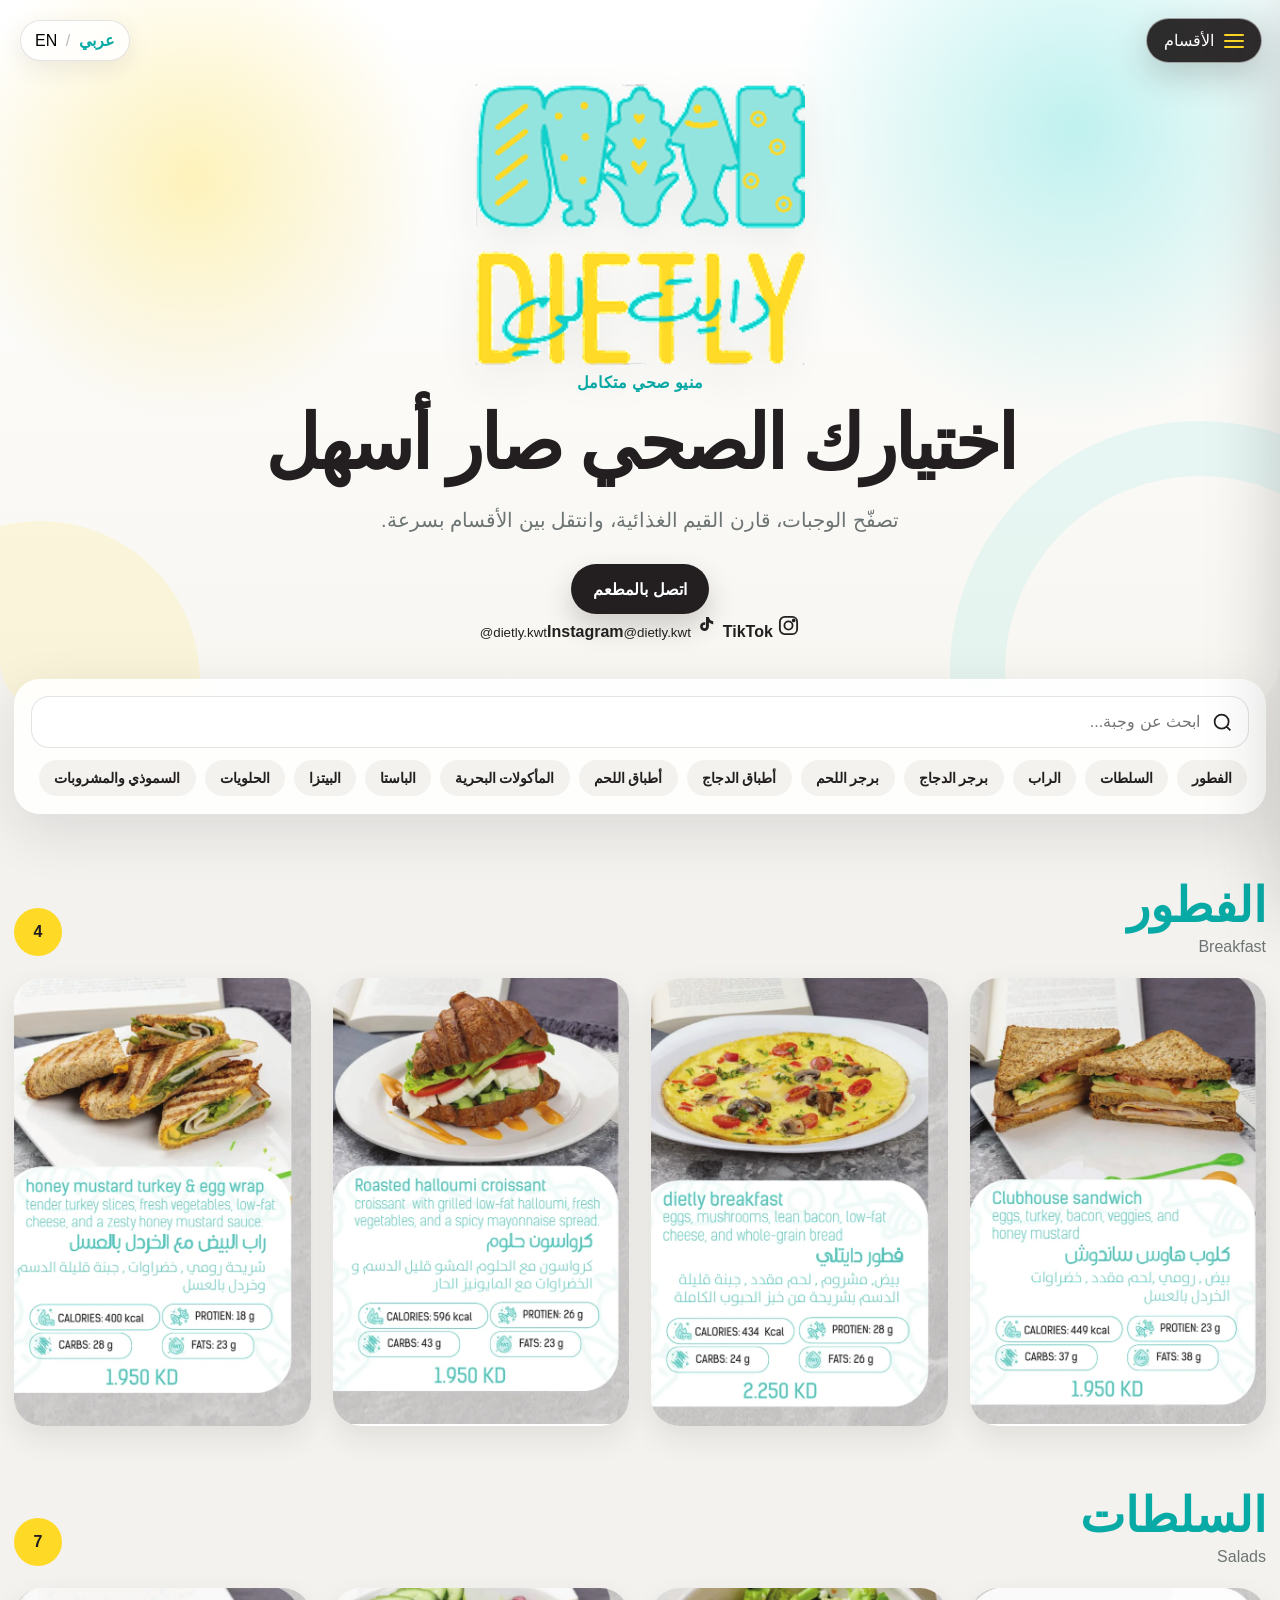
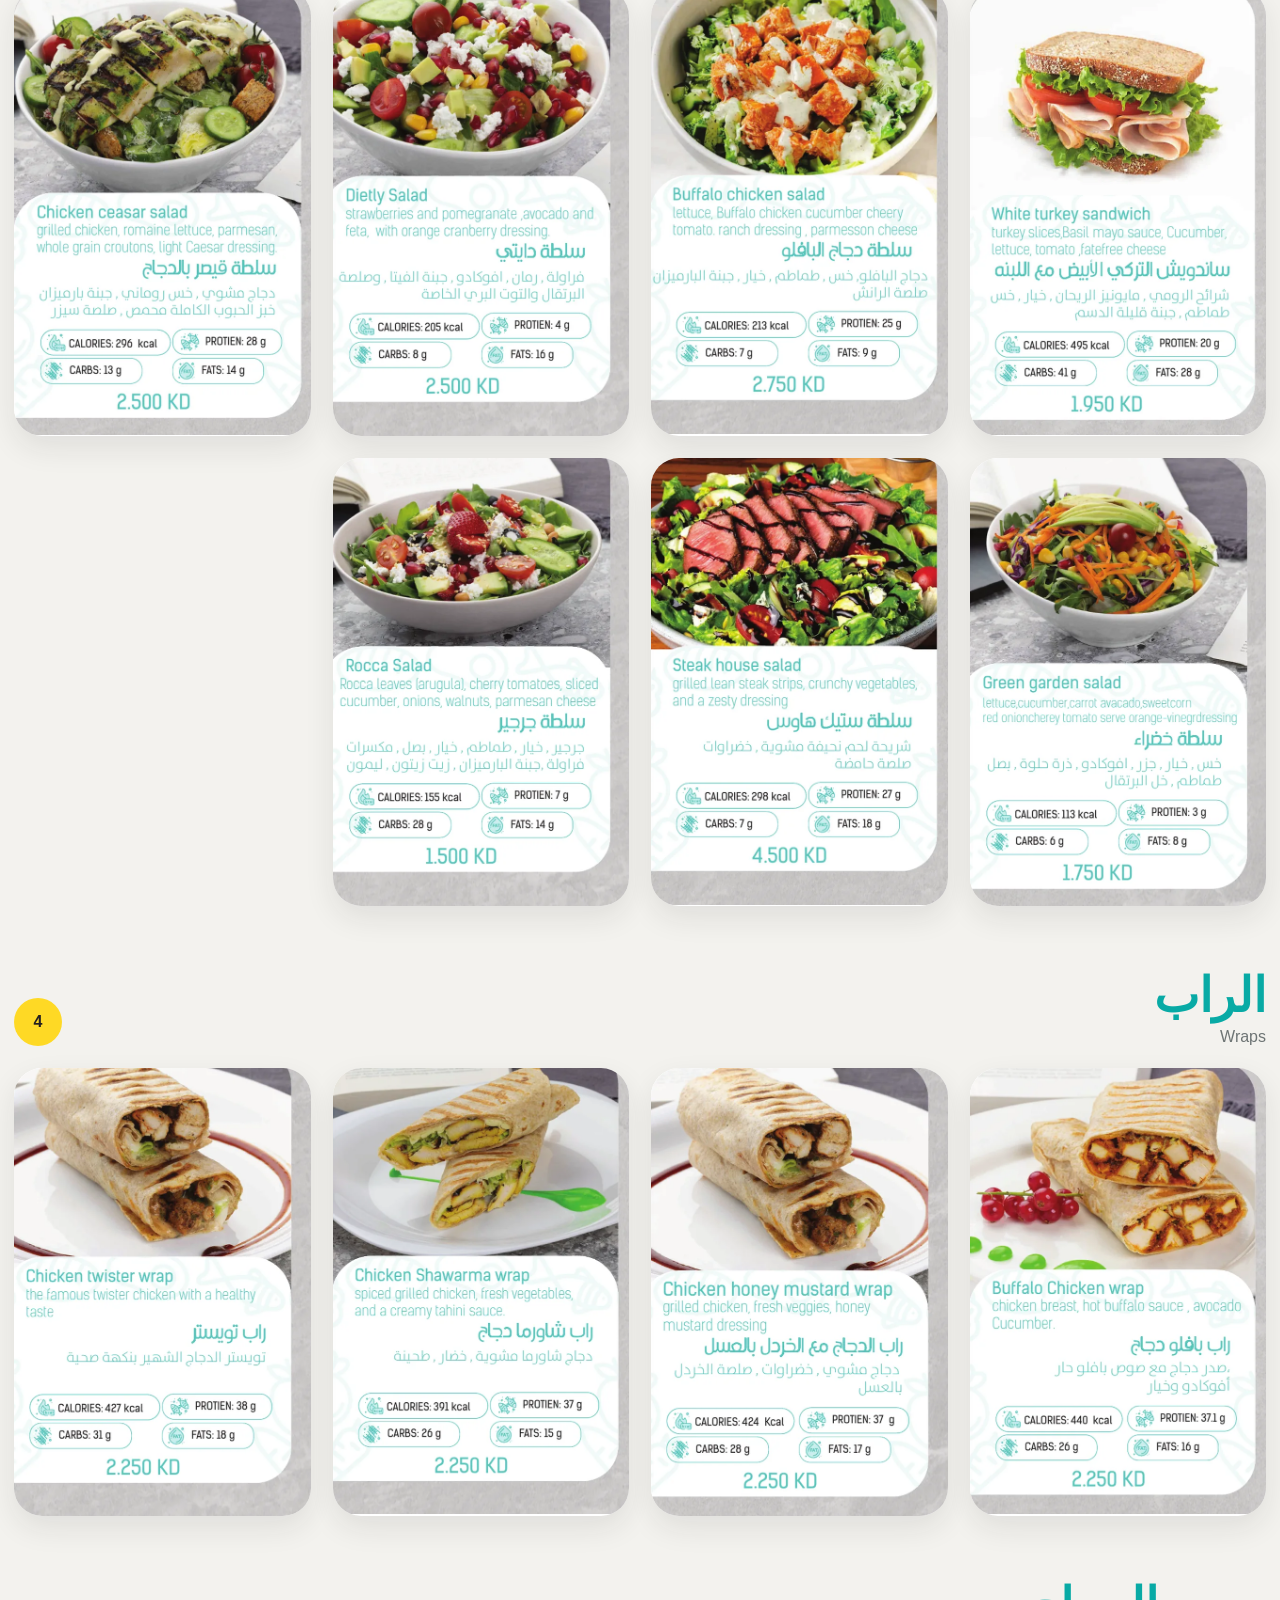
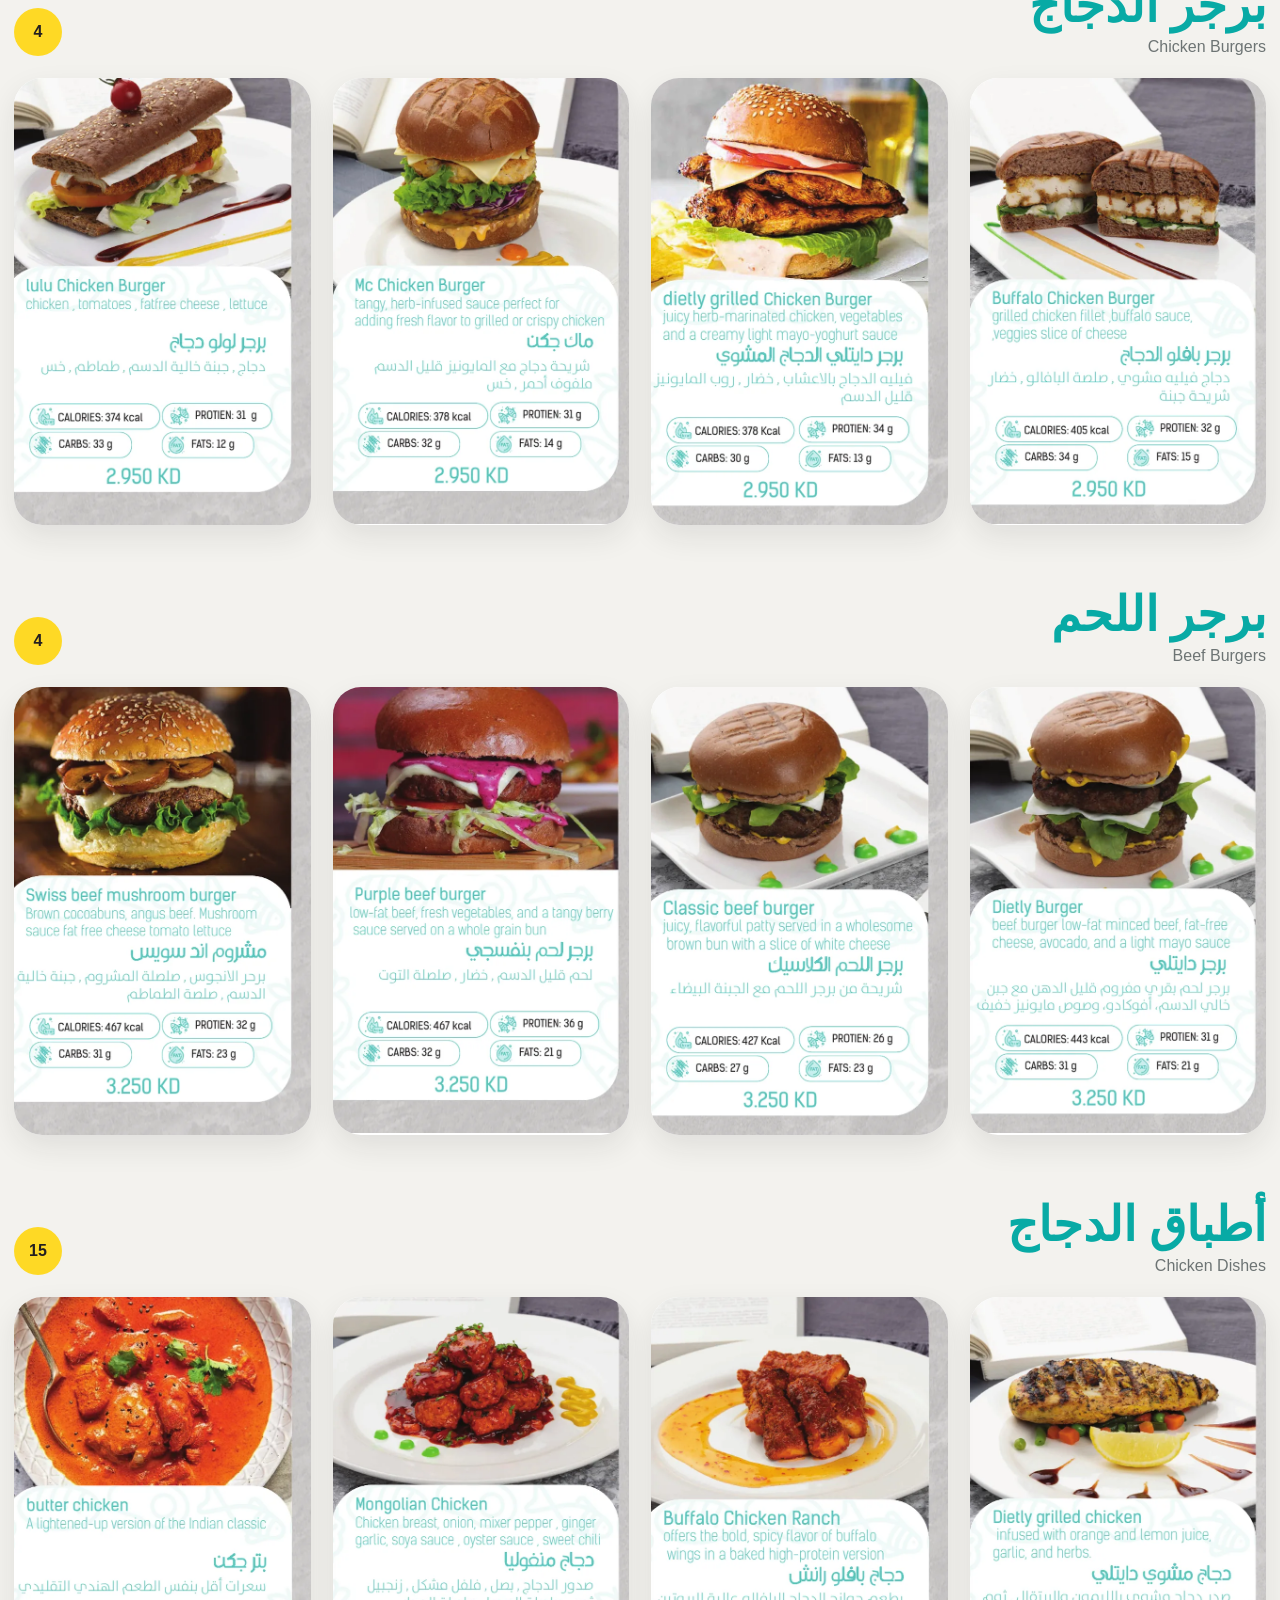
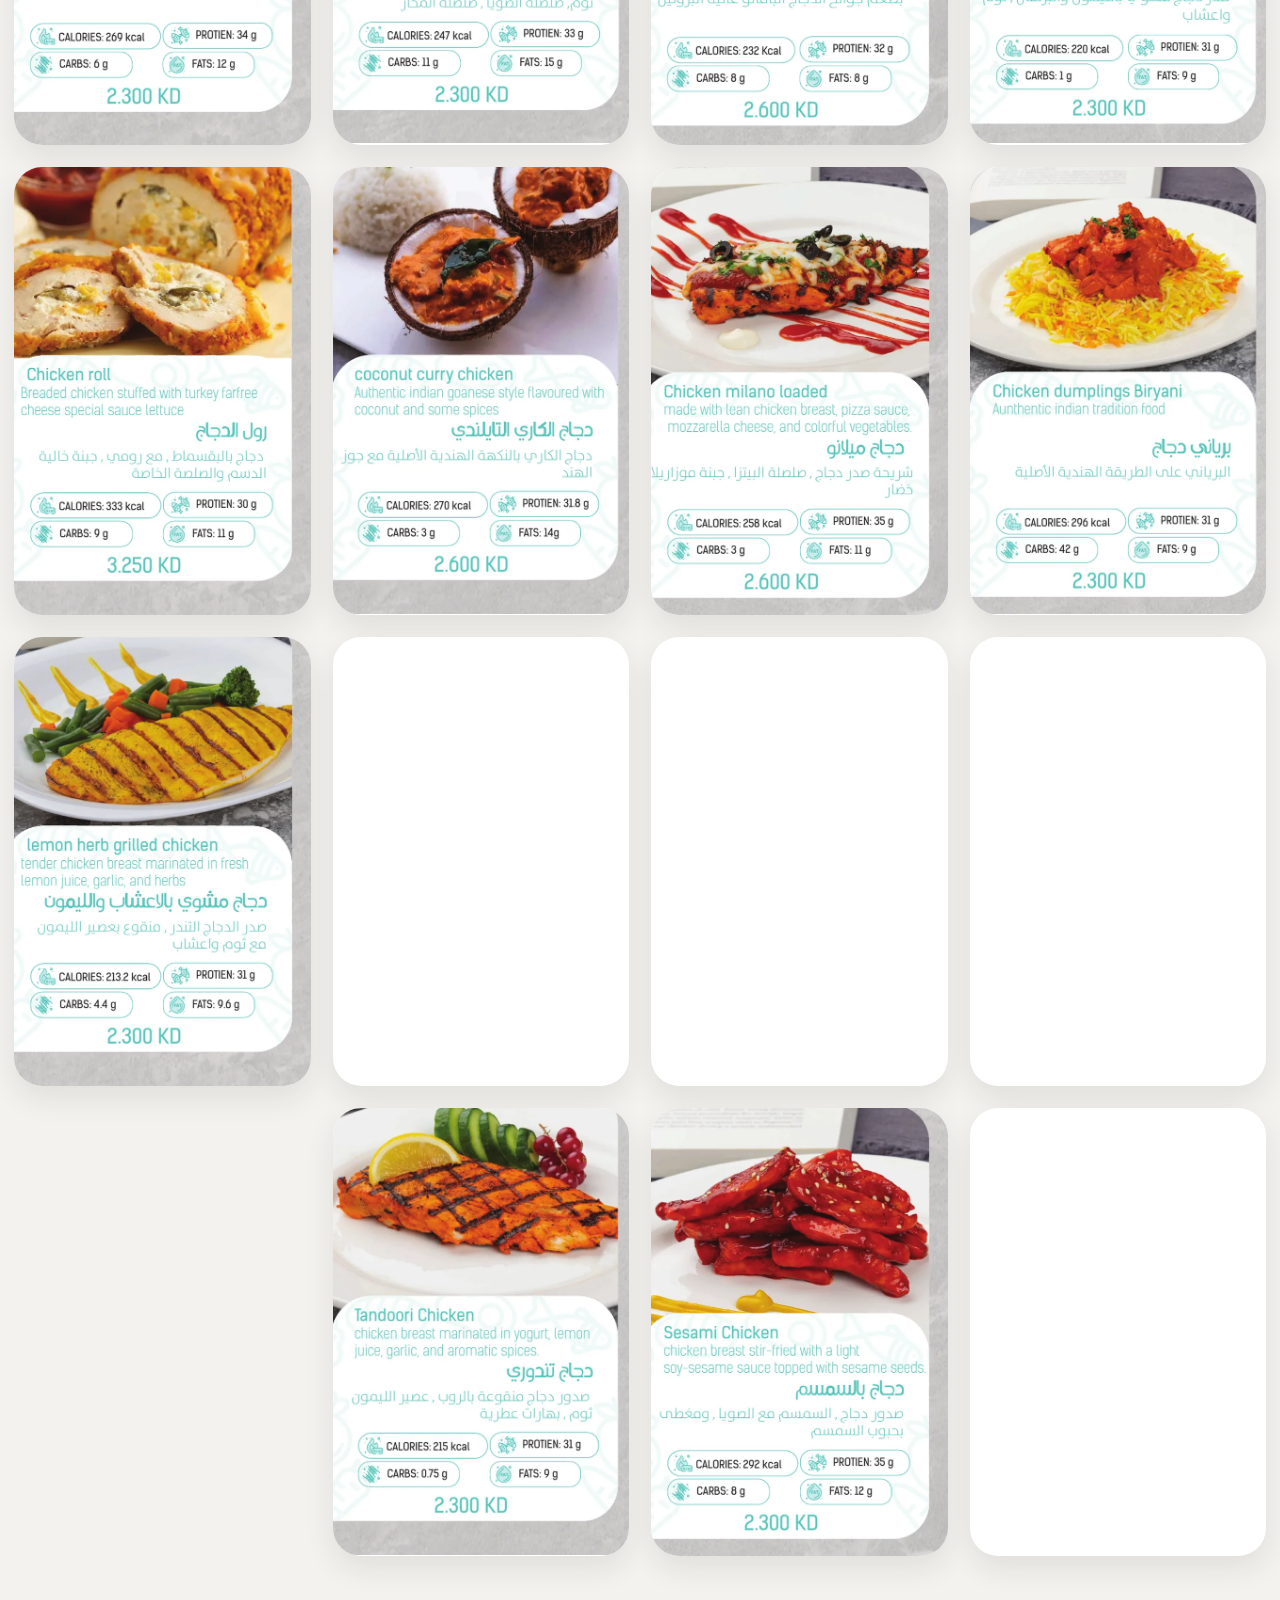
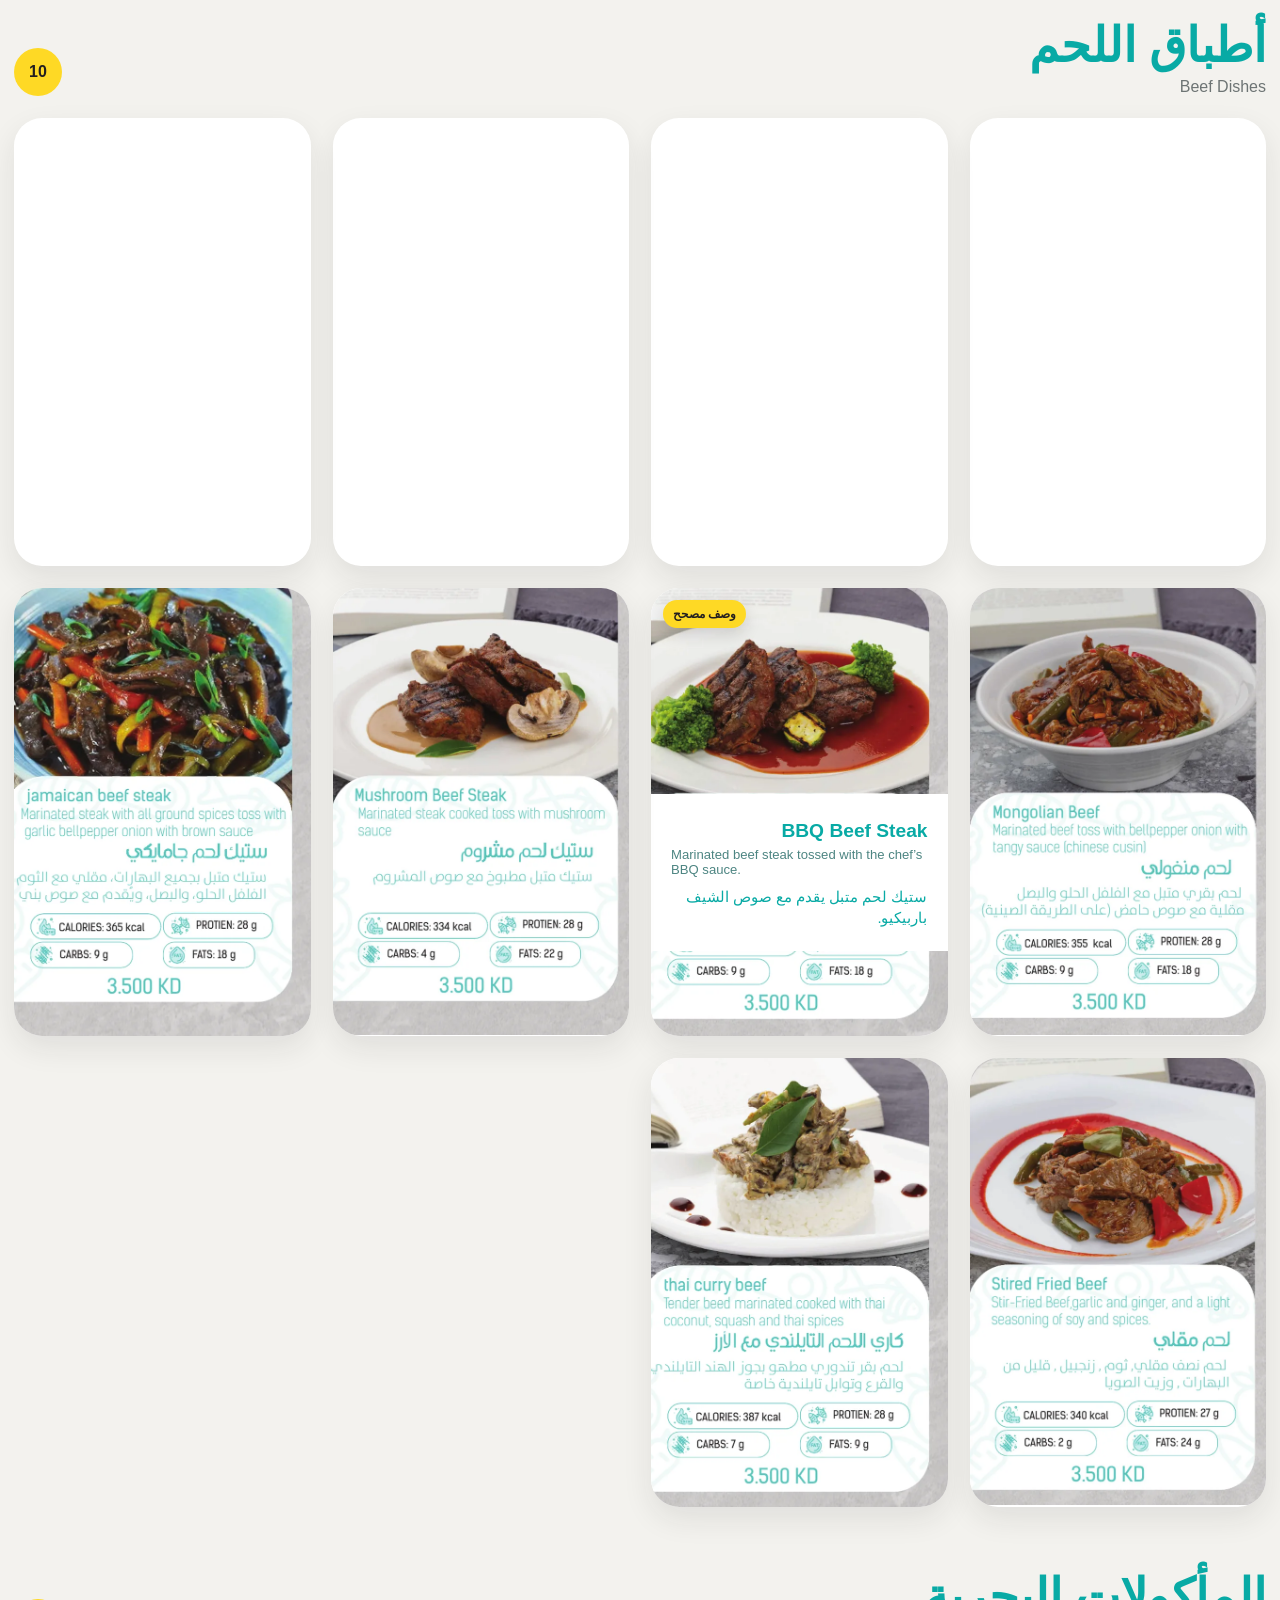
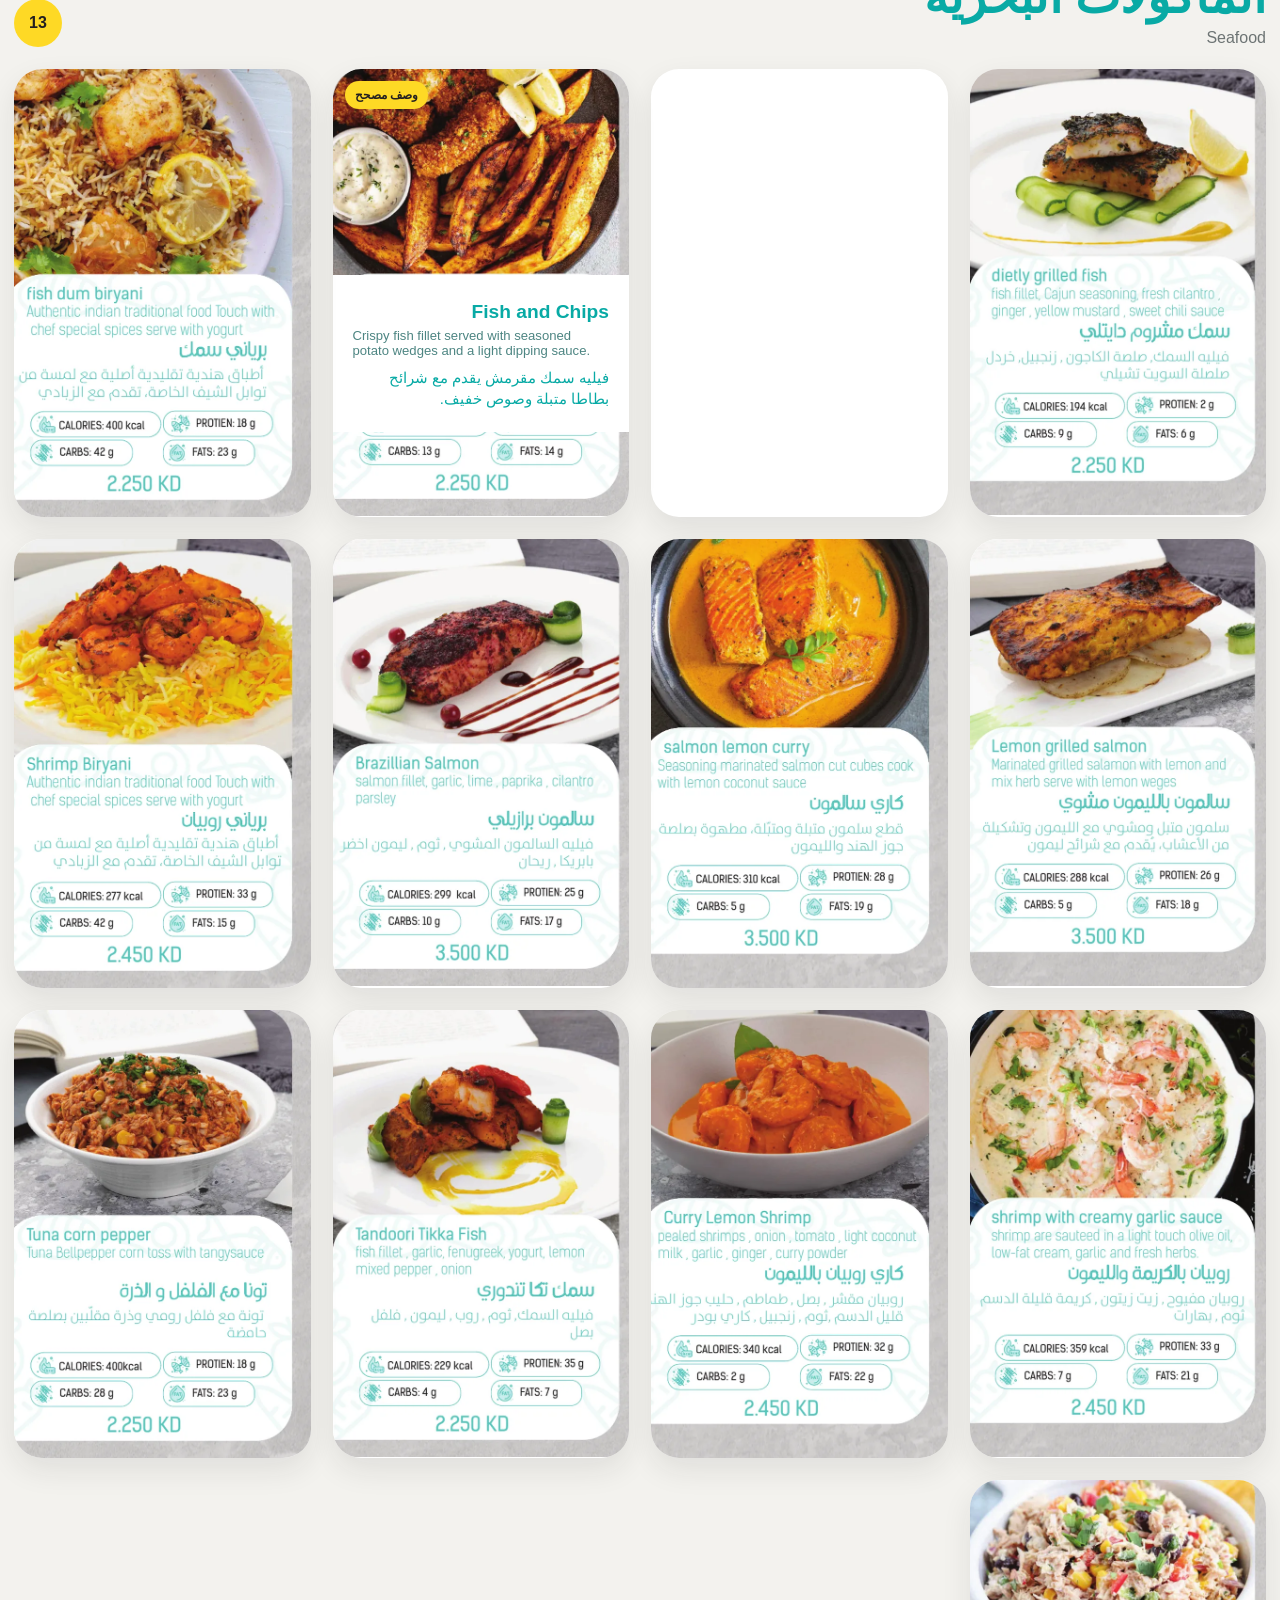
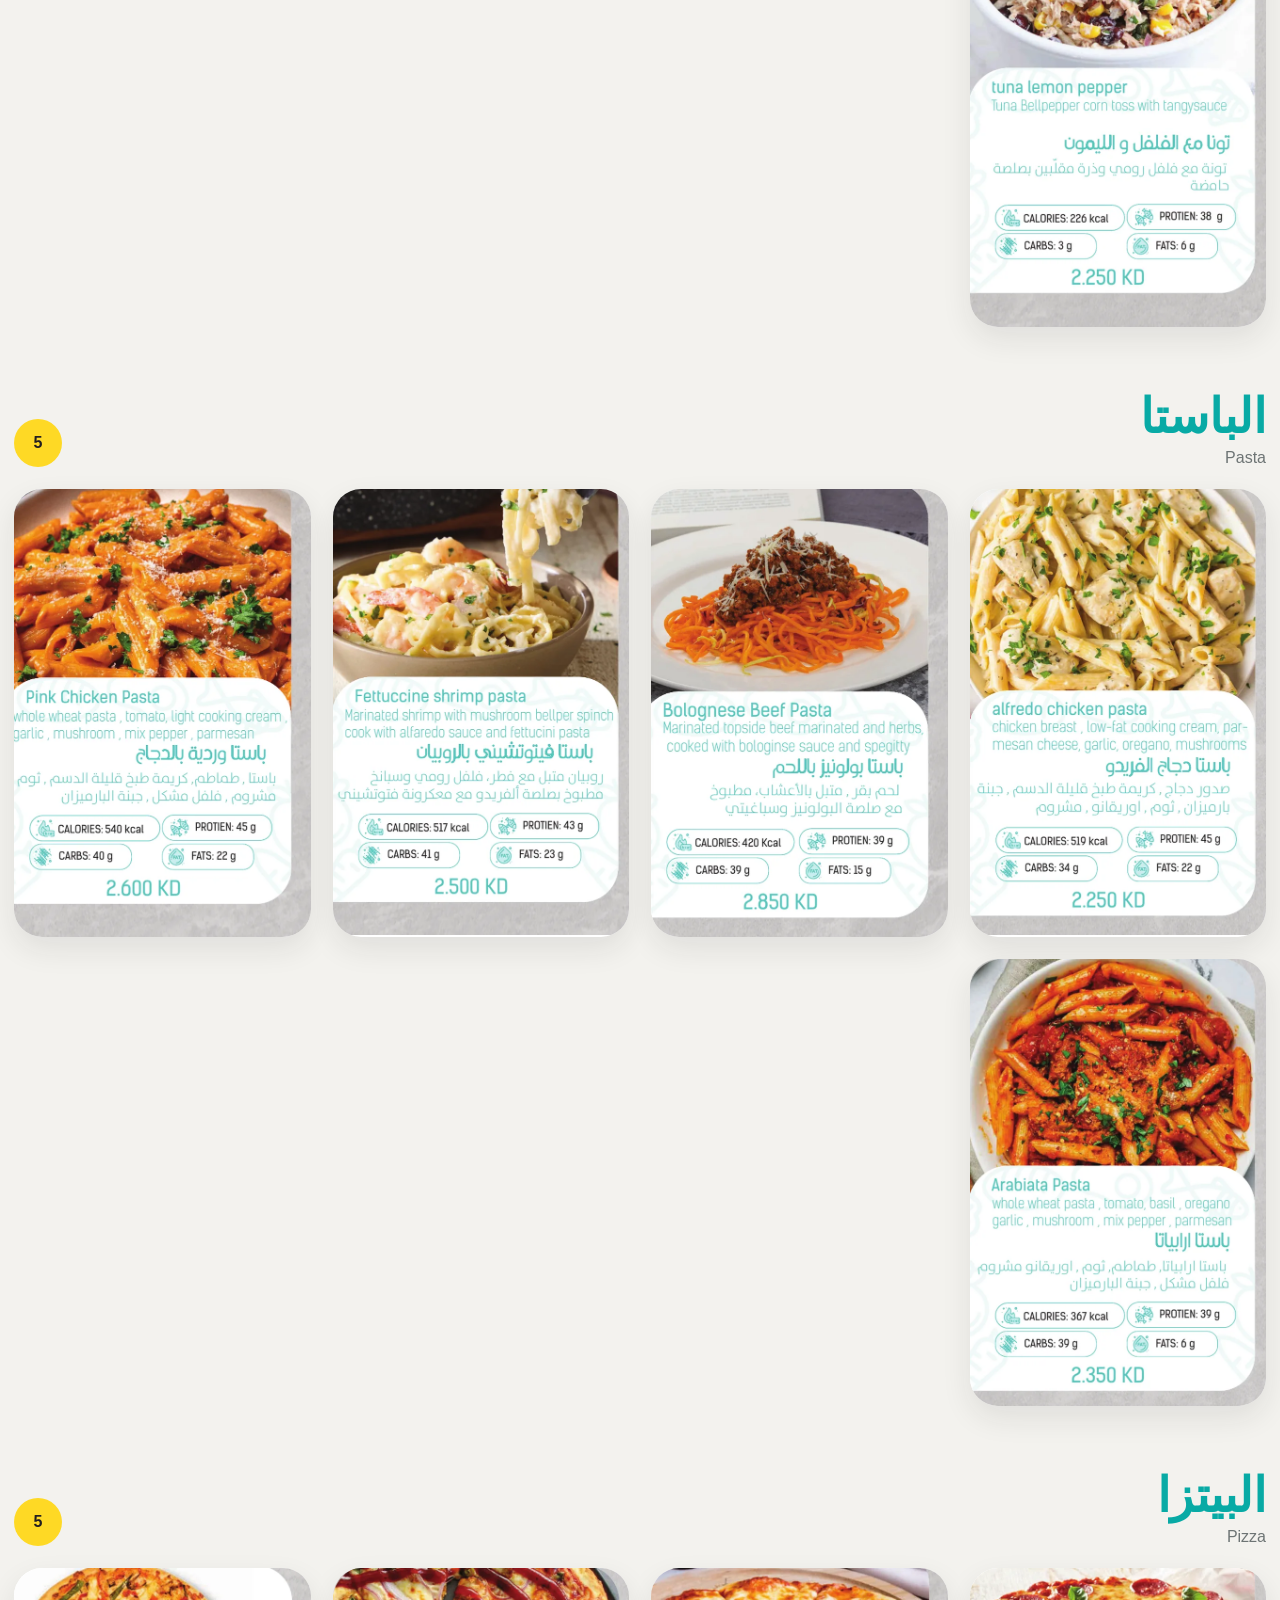
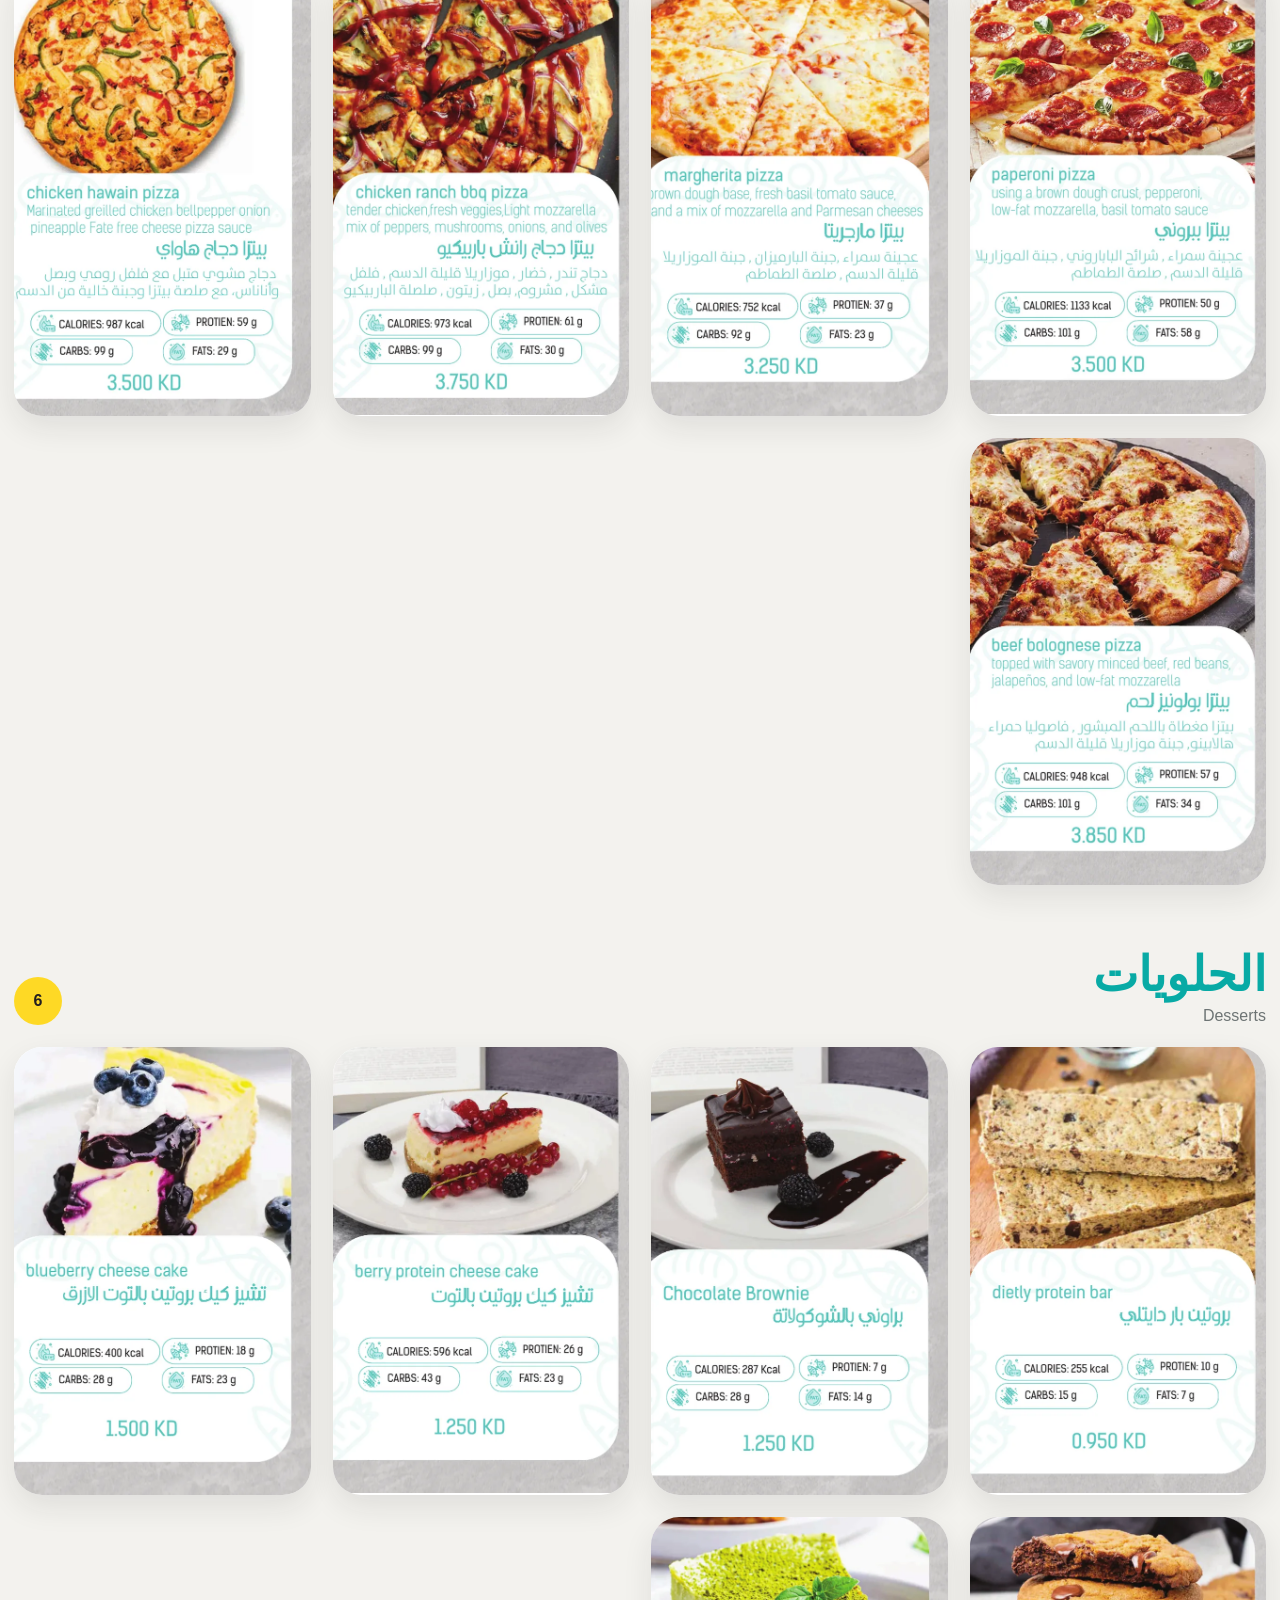
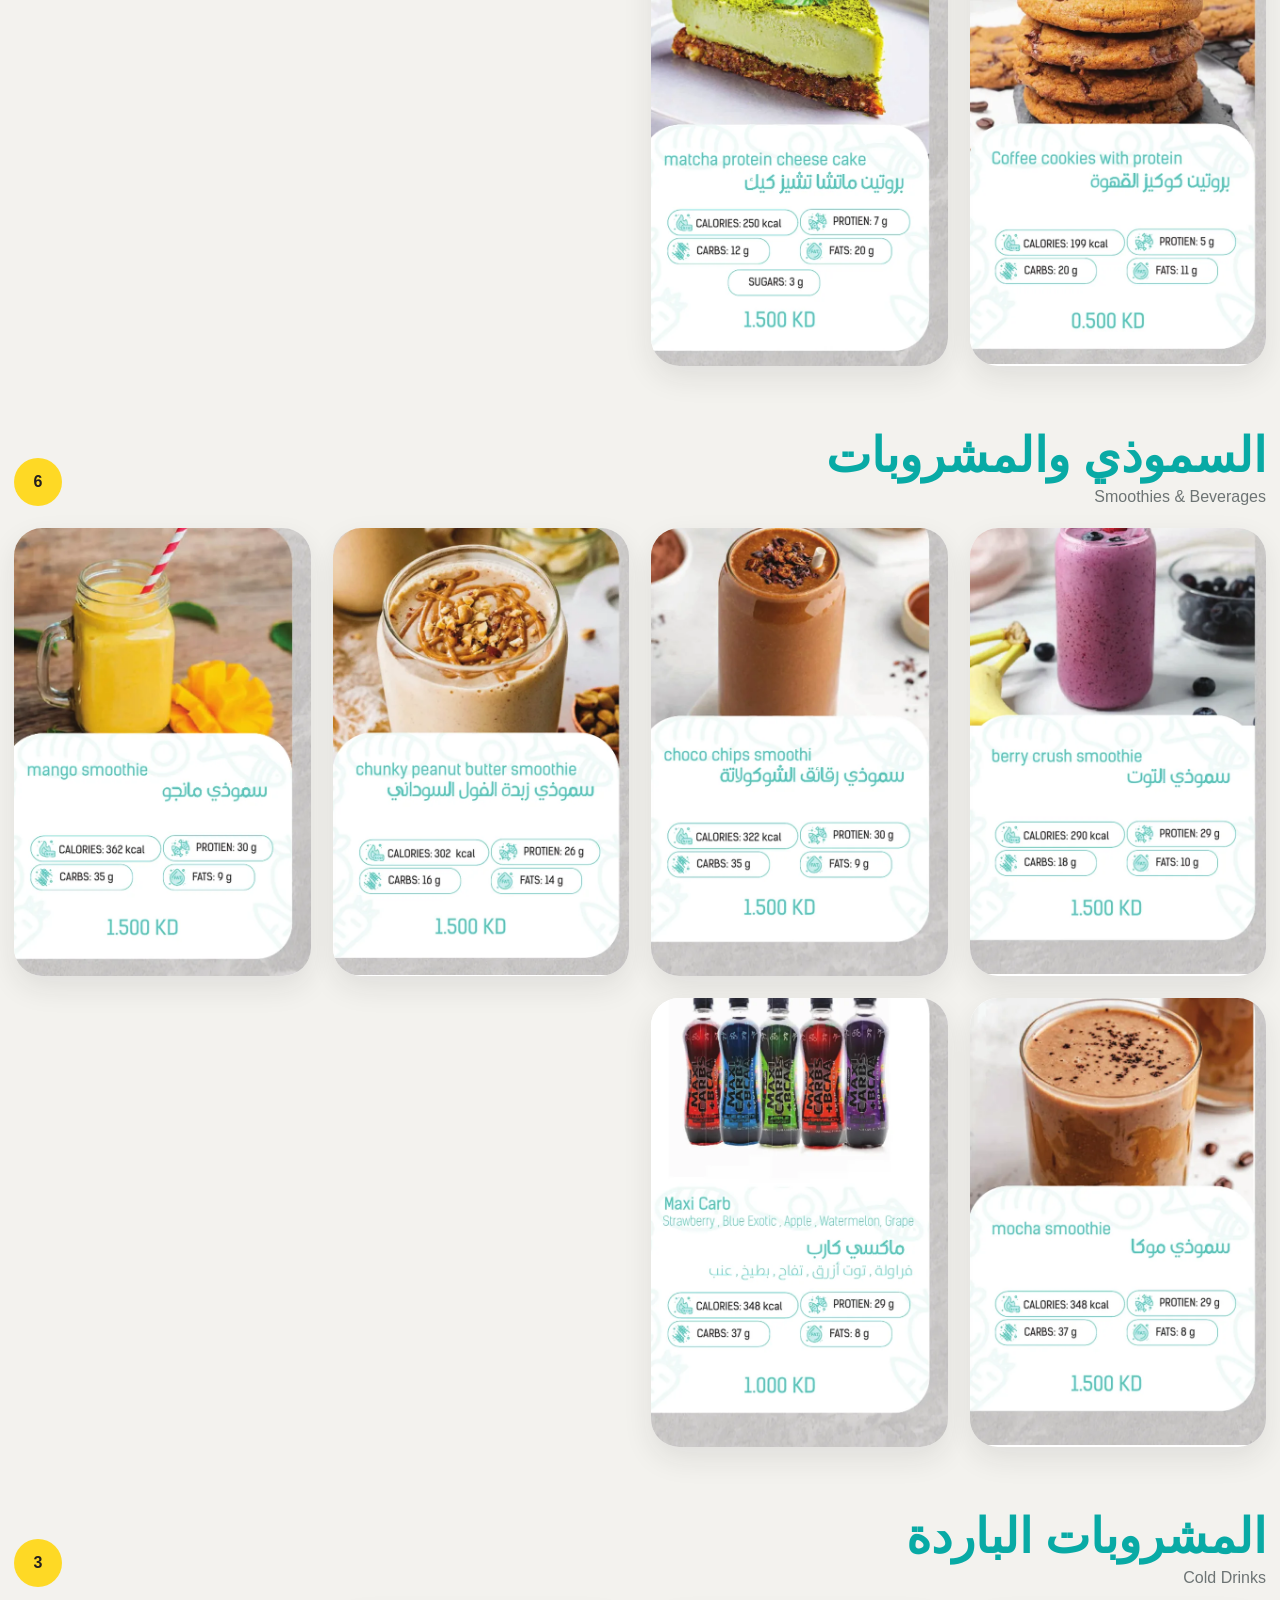
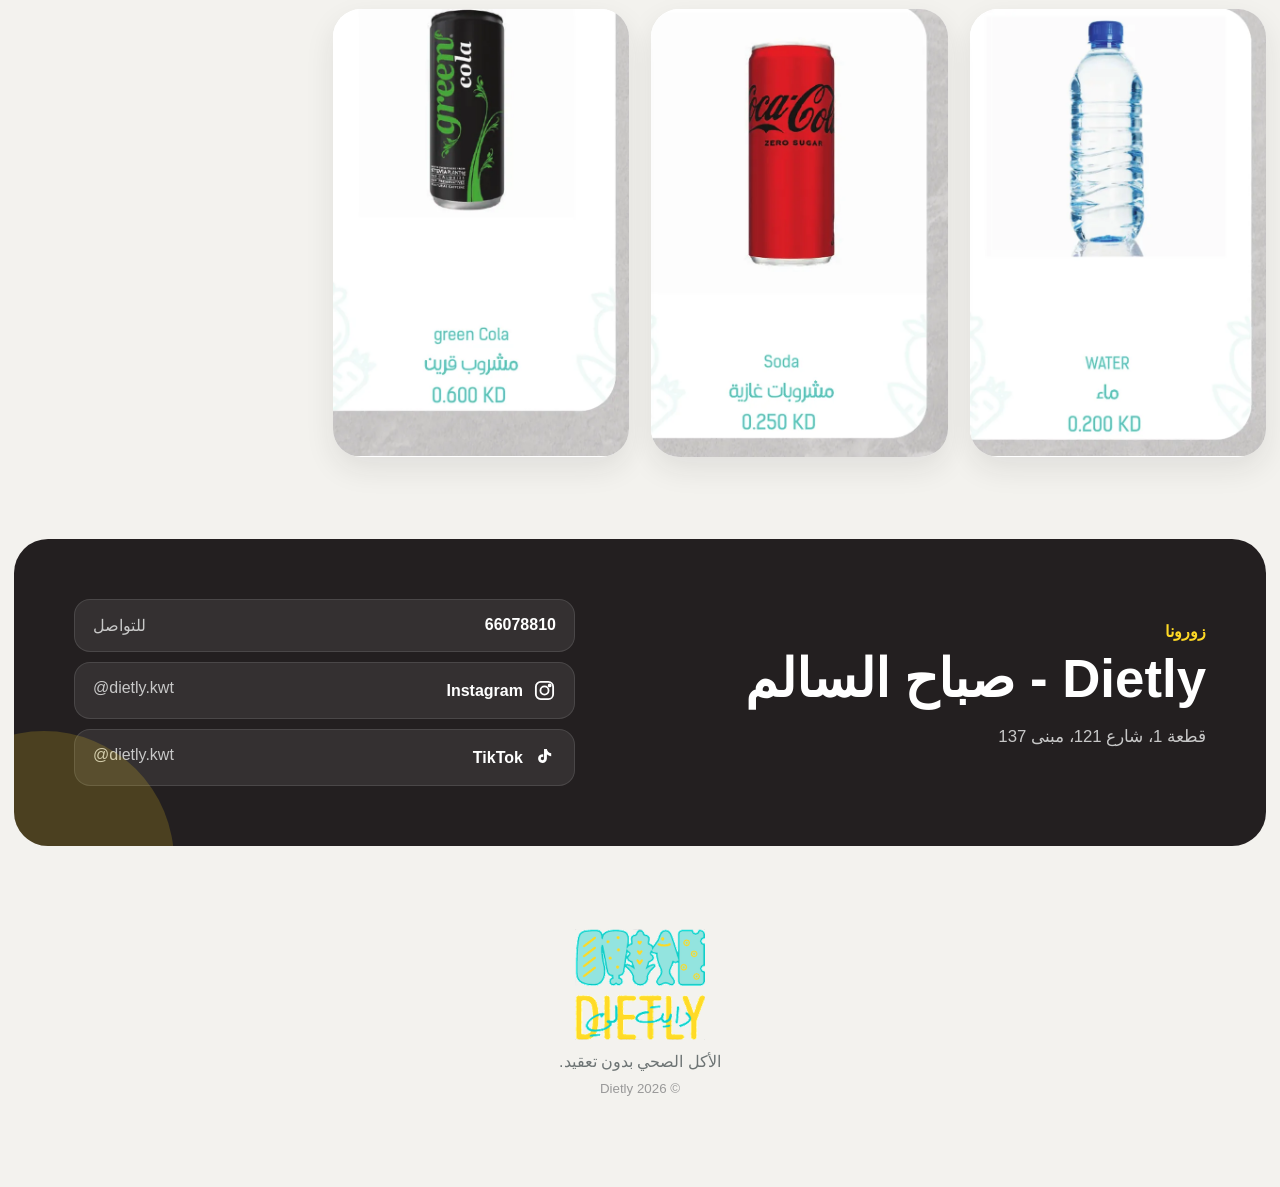
==== commit b41d52b3: "Rename index(6).html to index.html" ====
--- a/index.html
+++ b/index.html
@@ -62,6 +62,22 @@
     <div class="hero-buttons">
       <a class="primary-button" href="tel:+96566078810" data-ar="اتصل بالمطعم" data-en="Call restaurant">اتصل بالمطعم</a>
     </div>
+    <div class="hero-socials" aria-label="Dietly social media">
+      <a class="hero-social-link instagram-link" href="https://www.instagram.com/dietly.kwt/" target="_blank" rel="noopener noreferrer" aria-label="Instagram @dietly.kwt">
+        <svg class="social-icon" viewBox="0 0 24 24" aria-hidden="true">
+  <rect x="3" y="3" width="18" height="18" rx="5"></rect>
+  <circle cx="12" cy="12" r="4.25"></circle>
+  <circle cx="17.4" cy="6.7" r="1"></circle>
+</svg>
+        <span><b>Instagram</b><small dir="ltr">@dietly.kwt</small></span>
+      </a>
+      <a class="hero-social-link tiktok-link" href="https://www.tiktok.com/@dietly.kwt" target="_blank" rel="noopener noreferrer" aria-label="TikTok @dietly.kwt">
+        <svg class="social-icon" viewBox="0 0 24 24" aria-hidden="true">
+  <path d="M14.5 3v10.1a4.6 4.6 0 1 1-3.8-4.53v3.05a1.7 1.7 0 1 0 .8 1.48V3h3c.3 2.2 1.62 3.92 4.5 4.62v3.05c-1.8-.2-3.35-.93-4.5-2.03"></path>
+</svg>
+        <span><b>TikTok</b><small dir="ltr">@dietly.kwt</small></span>
+      </a>
+    </div>
   </header>
 
   <main>
--- a/styles.css
+++ b/styles.css
@@ -0,0 +1,220 @@
+:root {
+  --aqua: #10cfc9;
+  --aqua-deep: #08aaa5;
+  --yellow: #fed925;
+  --ink: #231f20;
+  --muted: #6d7474;
+  --paper: #f3f2ee;
+  --white: #fff;
+  --line: rgba(35,31,32,.12);
+  --shadow: 0 18px 55px rgba(35,31,32,.11);
+  --radius-xl: 34px;
+  --radius-lg: 24px;
+  --max: 1260px;
+}
+
+* { box-sizing: border-box; }
+html { scroll-behavior: smooth; }
+body {
+  margin: 0;
+  min-height: 100vh;
+  background: var(--paper);
+  color: var(--ink);
+  font-family: Tahoma, Arial, "Segoe UI", sans-serif;
+  overflow-x: hidden;
+}
+body.drawer-open { overflow: hidden; }
+button, input { font: inherit; }
+a { color: inherit; text-decoration: none; }
+img { display: block; max-width: 100%; }
+
+.paper-noise {
+  position: fixed; inset: 0; z-index: -1; pointer-events: none; opacity: .42;
+  background-image:
+    radial-gradient(circle at 20% 10%, rgba(255,255,255,.92), transparent 26%),
+    radial-gradient(circle at 80% 42%, rgba(16,207,201,.07), transparent 28%),
+    linear-gradient(115deg, rgba(35,31,32,.025) 1px, transparent 1px);
+  background-size: auto, auto, 6px 6px;
+}
+
+.menu-trigger {
+  position: fixed;
+  top: max(18px, env(safe-area-inset-top));
+  right: max(18px, env(safe-area-inset-right));
+  z-index: 60;
+  border: 1px solid rgba(255,255,255,.55);
+  border-radius: 999px;
+  background: rgba(35,31,32,.94);
+  color: var(--white);
+  box-shadow: 0 12px 35px rgba(35,31,32,.22);
+  padding: 12px 17px;
+  display: inline-flex;
+  align-items: center;
+  gap: 10px;
+  cursor: pointer;
+  backdrop-filter: blur(12px);
+}
+.menu-trigger:hover { transform: translateY(-1px); }
+.menu-icon { width: 20px; display: grid; gap: 4px; }
+.menu-icon i { display: block; height: 2px; border-radius: 9px; background: var(--yellow); }
+
+.drawer-backdrop {
+  position: fixed; inset: 0; z-index: 70;
+  background: rgba(35,31,32,.48);
+  backdrop-filter: blur(4px);
+}
+.drawer {
+  position: fixed;
+  z-index: 80;
+  top: 0; right: 0;
+  width: min(400px, 90vw);
+  height: 100dvh;
+  padding: 22px;
+  background: #fff;
+  box-shadow: -20px 0 70px rgba(35,31,32,.22);
+  transform: translateX(105%);
+  transition: transform .32s ease;
+  display: flex;
+  flex-direction: column;
+}
+.drawer.open { transform: translateX(0); }
+.drawer-head { display: flex; justify-content: space-between; align-items: flex-start; padding: 8px 2px 18px; border-bottom: 1px solid var(--line); }
+.drawer-head strong { display: block; font-size: 1.18rem; }
+.drawer-head small { display: block; color: var(--muted); margin-top: 5px; }
+.icon-button { width: 40px; height: 40px; border-radius: 50%; border: 0; background: var(--paper); font-size: 26px; cursor: pointer; }
+.drawer-nav { overflow-y: auto; padding: 14px 0; }
+.drawer-nav a {
+  display: flex; align-items: center; justify-content: space-between; gap: 12px;
+  padding: 13px 12px; margin: 3px 0; border-radius: 16px; font-weight: 700;
+}
+.drawer-nav a:hover { background: rgba(16,207,201,.12); }
+.drawer-nav small { direction: ltr; color: var(--muted); font-weight: 500; }
+.drawer-contact { margin-top: auto; display: grid; gap: 8px; padding-top: 14px; border-top: 1px solid var(--line); }
+.drawer-contact a { padding: 12px 14px; border-radius: 14px; background: var(--paper); font-weight: 700; display: flex; justify-content: space-between; }
+
+.site-header {
+  position: relative;
+  min-height: 670px;
+  padding: 84px 24px 70px;
+  display: flex;
+  flex-direction: column;
+  align-items: center;
+  justify-content: center;
+  text-align: center;
+  overflow: hidden;
+  background:
+    radial-gradient(circle at 15% 25%, rgba(254,217,37,.3), transparent 20%),
+    radial-gradient(circle at 84% 18%, rgba(16,207,201,.26), transparent 24%),
+    linear-gradient(180deg, #fff 0%, #f7f6f1 100%);
+  border-bottom-left-radius: 50px;
+  border-bottom-right-radius: 50px;
+}
+.site-header::before, .site-header::after {
+  content: ""; position: absolute; border-radius: 50%; pointer-events: none;
+}
+.site-header::before { width: 320px; height: 320px; background: var(--yellow); opacity: .12; left: -120px; bottom: -130px; }
+.site-header::after { width: 390px; height: 390px; border: 55px solid var(--aqua); opacity: .08; right: -170px; bottom: -210px; }
+.header-actions { position: absolute; top: max(20px, env(safe-area-inset-top)); left: max(20px, env(safe-area-inset-left)); z-index: 2; }
+.lang-toggle { border: 1px solid var(--line); background: rgba(255,255,255,.8); border-radius: 999px; padding: 10px 14px; cursor: pointer; box-shadow: 0 8px 25px rgba(35,31,32,.08); }
+.lang-toggle .active { color: var(--aqua-deep); font-weight: 800; }
+.lang-toggle .divider { color: #bbb; padding: 0 4px; }
+.brand-logo { width: min(330px, 72vw); height: auto; margin-bottom: 4px; filter: drop-shadow(0 12px 18px rgba(35,31,32,.07)); }
+.eyebrow { margin: 4px 0 10px; color: var(--aqua-deep); font-weight: 800; letter-spacing: .02em; }
+.site-header h1 { margin: 0; max-width: 820px; font-size: clamp(2.1rem, 6vw, 4.7rem); line-height: 1.1; letter-spacing: -.04em; }
+.hero-copy { max-width: 660px; color: var(--muted); font-size: clamp(1rem, 2vw, 1.25rem); line-height: 1.8; margin: 18px auto 26px; }
+.hero-buttons { display: flex; flex-wrap: wrap; justify-content: center; gap: 12px; }
+.primary-button, .secondary-button { min-height: 50px; display: inline-flex; align-items: center; justify-content: center; padding: 0 22px; border-radius: 999px; font-weight: 800; }
+.primary-button { background: var(--ink); color: #fff; box-shadow: 0 13px 28px rgba(35,31,32,.2); }
+.primary-button:hover { background: var(--aqua-deep); }
+.secondary-button { border: 2px solid var(--ink); background: #fff; }
+.secondary-button:hover { background: var(--yellow); }
+
+main { width: min(var(--max), calc(100% - 28px)); margin: 0 auto; }
+.menu-tools { position: sticky; top: 10px; z-index: 40; margin: -32px auto 30px; padding: 16px; border: 1px solid rgba(255,255,255,.8); background: rgba(255,255,255,.88); border-radius: 26px; box-shadow: var(--shadow); backdrop-filter: blur(16px); }
+.search-box { display: flex; align-items: center; gap: 10px; min-height: 52px; padding: 0 15px; border: 1px solid var(--line); background: #fff; border-radius: 18px; }
+.search-box svg { width: 21px; fill: none; stroke: var(--ink); stroke-width: 2; flex: 0 0 auto; }
+.search-box input { width: 100%; border: 0; outline: 0; background: transparent; color: var(--ink); }
+.search-box button { border: 0; background: var(--paper); width: 30px; height: 30px; border-radius: 50%; cursor: pointer; }
+.quick-chips { display: flex; gap: 9px; overflow-x: auto; padding: 12px 2px 1px; scrollbar-width: none; }
+.quick-chips::-webkit-scrollbar { display: none; }
+.quick-chips a { white-space: nowrap; padding: 9px 14px; border-radius: 999px; background: var(--paper); border: 1px solid transparent; font-size: .9rem; font-weight: 700; }
+.quick-chips a:hover { border-color: var(--aqua); background: rgba(16,207,201,.11); }
+.search-status { margin: 20px 0; padding: 18px; border-radius: 18px; background: #fff; text-align: center; color: var(--muted); }
+
+.menu-section { scroll-margin-top: 145px; padding: 38px 0 28px; }
+.section-heading { display: flex; align-items: flex-end; justify-content: space-between; gap: 18px; margin-bottom: 22px; }
+.section-heading h2 { margin: 0; font-size: clamp(1.8rem, 5vw, 3rem); line-height: 1; }
+.section-heading h2 span { color: var(--aqua-deep); }
+.section-heading p { margin: 8px 0 0; color: var(--muted); }
+.section-count { min-width: 48px; height: 48px; border-radius: 50%; display: grid; place-items: center; background: var(--yellow); font-weight: 900; }
+.menu-grid { display: grid; grid-template-columns: repeat(4, minmax(0, 1fr)); gap: 22px; }
+.menu-card { position: relative; margin: 0; border-radius: 28px; overflow: hidden; background: #fff; box-shadow: 0 12px 30px rgba(35,31,32,.09); transition: transform .22s ease, box-shadow .22s ease; isolation: isolate; }
+.menu-card:hover { transform: translateY(-5px); box-shadow: 0 20px 45px rgba(35,31,32,.14); }
+.menu-card img { width: 100%; height: auto; }
+.menu-card[hidden] { display: none; }
+.corrected-badge { position: absolute; top: 12px; left: 12px; z-index: 3; padding: 7px 10px; border-radius: 999px; background: var(--yellow); font-size: .72rem; font-weight: 900; box-shadow: 0 6px 16px rgba(35,31,32,.16); }
+.correction-overlay {
+  position: absolute; z-index: 2; left: 0; right: 0; top: 46%; bottom: 19%;
+  padding: 16px 20px 12px; background: #fff; display: flex; flex-direction: column; justify-content: center; text-align: start;
+}
+.correction-overlay strong { color: var(--aqua-deep); font-size: clamp(1rem, 1.5vw, 1.28rem); line-height: 1.25; }
+.correction-overlay .en { direction: ltr; text-align: left; font-size: .82rem; color: #4d8582; margin-top: 4px; }
+.correction-overlay .ar { direction: rtl; text-align: right; font-size: .92rem; color: var(--aqua-deep); margin-top: 10px; line-height: 1.45; }
+.no-results { grid-column: 1 / -1; padding: 45px 20px; text-align: center; color: var(--muted); background: #fff; border-radius: 24px; }
+
+.visit-card { margin: 54px 0 28px; padding: clamp(24px, 6vw, 60px); border-radius: var(--radius-xl); background: var(--ink); color: #fff; display: grid; grid-template-columns: 1.2fr 1fr; gap: 30px; align-items: center; overflow: hidden; position: relative; }
+.visit-card::after { content: ""; position: absolute; width: 260px; height: 260px; background: var(--yellow); border-radius: 50%; left: -100px; bottom: -145px; opacity: .18; }
+.mini-label { display: inline-block; color: var(--yellow); font-weight: 900; margin-bottom: 7px; }
+.visit-card h2 { margin: 0; font-size: clamp(1.8rem, 5vw, 3.3rem); }
+.visit-card p { color: #c7c7c7; font-size: 1.05rem; }
+.visit-links { display: grid; gap: 10px; }
+.visit-links a { display: flex; justify-content: space-between; gap: 15px; padding: 16px 18px; border-radius: 16px; background: rgba(255,255,255,.08); border: 1px solid rgba(255,255,255,.11); }
+.visit-links a:hover { background: var(--aqua-deep); }
+.visit-links span { color: #c8c8c8; }
+.social-platform { display: inline-flex; align-items: center; gap: 10px; color: #fff !important; }
+.social-icon { width: 23px; height: 23px; flex: 0 0 23px; fill: none; stroke: currentColor; stroke-width: 1.9; stroke-linecap: round; stroke-linejoin: round; }
+.tiktok-link .social-icon { fill: currentColor; stroke: none; }
+.drawer-social .social-platform { color: var(--ink) !important; }
+.drawer-social .social-icon { width: 20px; height: 20px; flex-basis: 20px; }
+
+footer { padding: 55px 20px 90px; text-align: center; }
+footer img { width: 130px; margin: 0 auto 12px; }
+footer p { margin: 8px; color: var(--muted); }
+footer small { color: #999; }
+.to-top { position: fixed; z-index: 45; left: 18px; bottom: 18px; width: 46px; height: 46px; border-radius: 50%; border: 0; background: var(--yellow); color: var(--ink); font-weight: 900; cursor: pointer; box-shadow: 0 10px 25px rgba(35,31,32,.16); opacity: 0; pointer-events: none; transform: translateY(10px); transition: .2s; }
+.to-top.show { opacity: 1; pointer-events: auto; transform: none; }
+
+html[dir="ltr"] .menu-trigger { right: auto; left: max(18px, env(safe-area-inset-left)); }
+html[dir="ltr"] .drawer { right: auto; left: 0; transform: translateX(-105%); box-shadow: 20px 0 70px rgba(35,31,32,.22); }
+html[dir="ltr"] .drawer.open { transform: translateX(0); }
+html[dir="ltr"] .header-actions { left: auto; right: max(20px, env(safe-area-inset-right)); }
+html[dir="ltr"] .to-top { left: auto; right: 18px; }
+
+@media (max-width: 1050px) { .menu-grid { grid-template-columns: repeat(3, minmax(0,1fr)); } }
+@media (max-width: 760px) {
+  .site-header { min-height: 620px; padding-top: 105px; border-bottom-left-radius: 34px; border-bottom-right-radius: 34px; }
+  .menu-trigger { padding: 11px 14px; }
+  .menu-trigger > span:last-child { display: none; }
+  main { width: min(100% - 18px, var(--max)); }
+  .menu-tools { top: 8px; border-radius: 22px; padding: 12px; }
+  .menu-grid { grid-template-columns: repeat(2, minmax(0,1fr)); gap: 12px; }
+  .menu-card { border-radius: 20px; }
+  .section-heading { align-items: center; }
+  .section-heading p { display: none; }
+  .section-count { min-width: 40px; height: 40px; }
+  .visit-card { grid-template-columns: 1fr; }
+  .correction-overlay { padding: 8px 10px; }
+  .correction-overlay .en { font-size: .65rem; }
+  .correction-overlay .ar { font-size: .72rem; margin-top: 4px; }
+}
+@media (max-width: 460px) {
+  .site-header h1 { font-size: 2.35rem; }
+  .hero-buttons { width: 100%; }
+  .primary-button, .secondary-button { flex: 1 1 100%; }
+  .menu-grid { grid-template-columns: 1fr; gap: 18px; }
+  .menu-card { max-width: 390px; width: 100%; margin-inline: auto; }
+  .correction-overlay { padding: 14px 18px; }
+  .correction-overlay .en { font-size: .82rem; }
+  .correction-overlay .ar { font-size: .9rem; margin-top: 8px; }
+}
+@media (prefers-reduced-motion: reduce) { * { scroll-behavior: auto !important; transition: none !important; } }
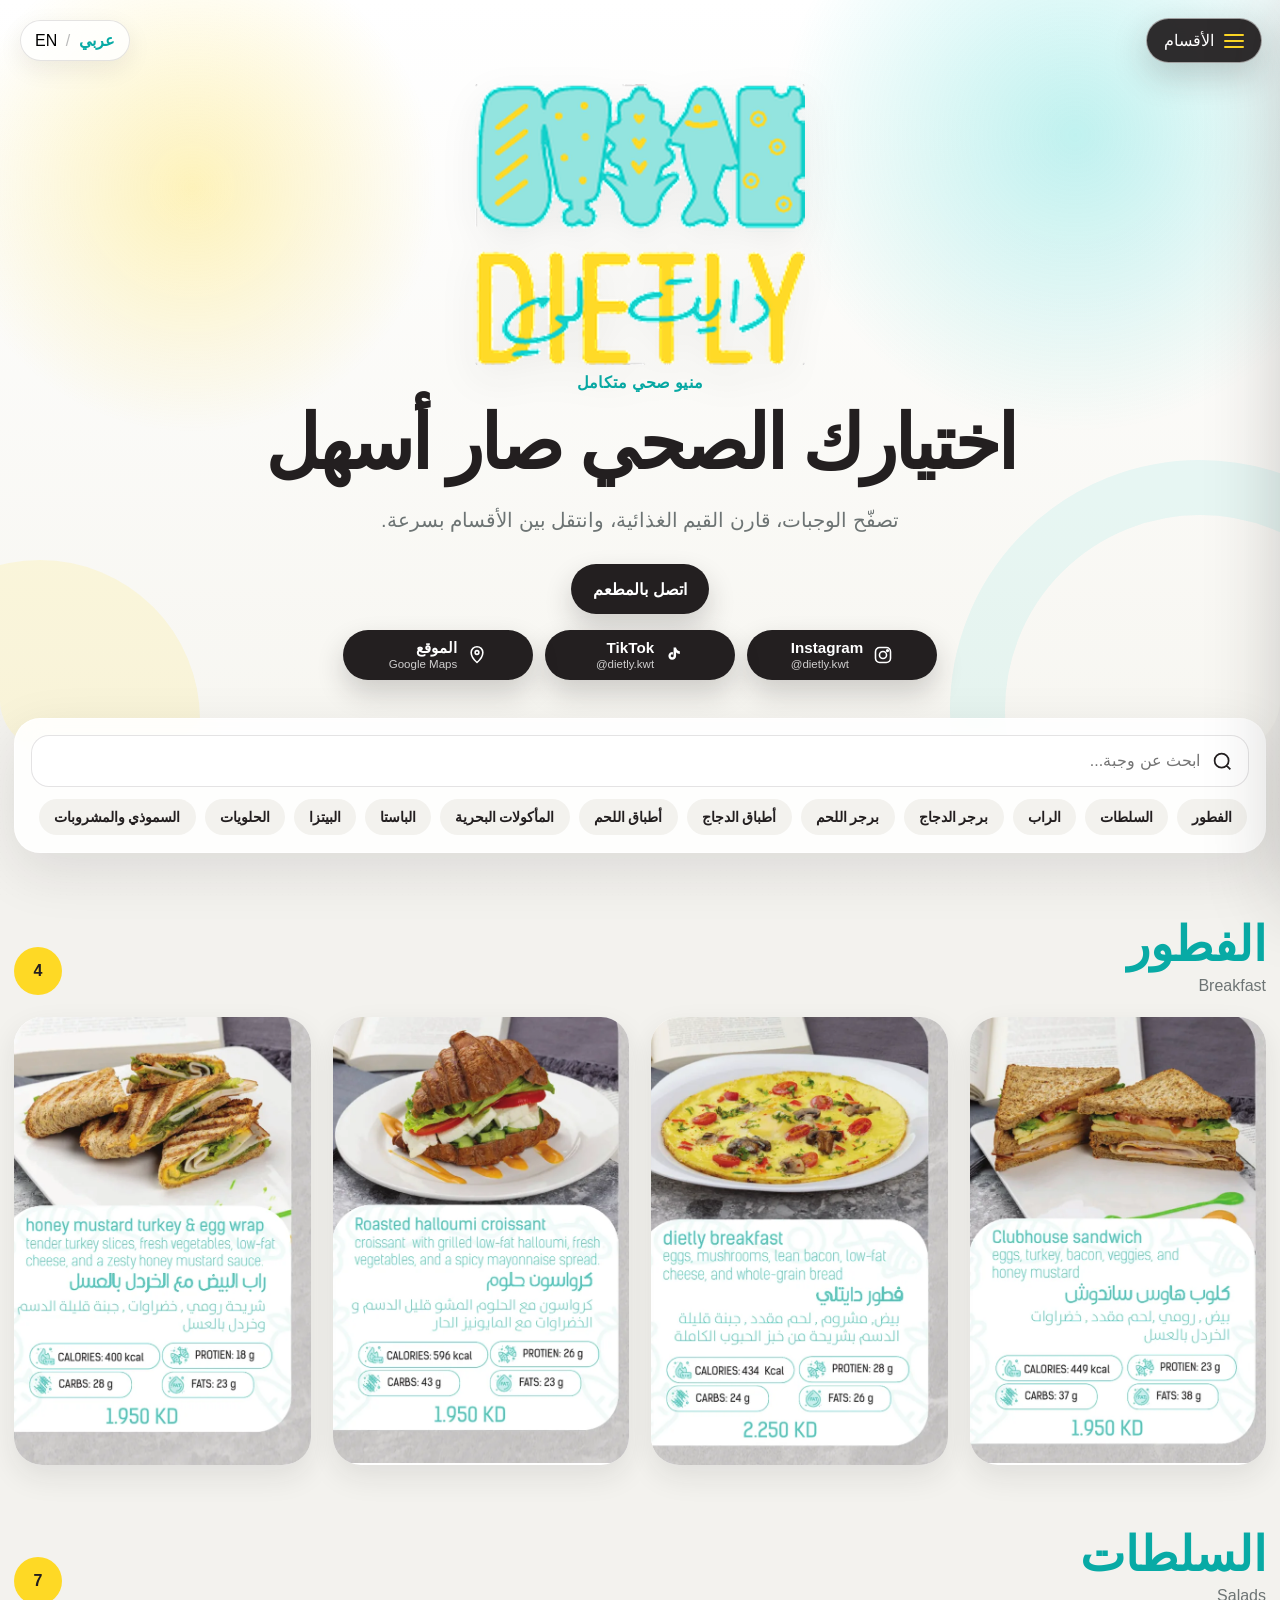
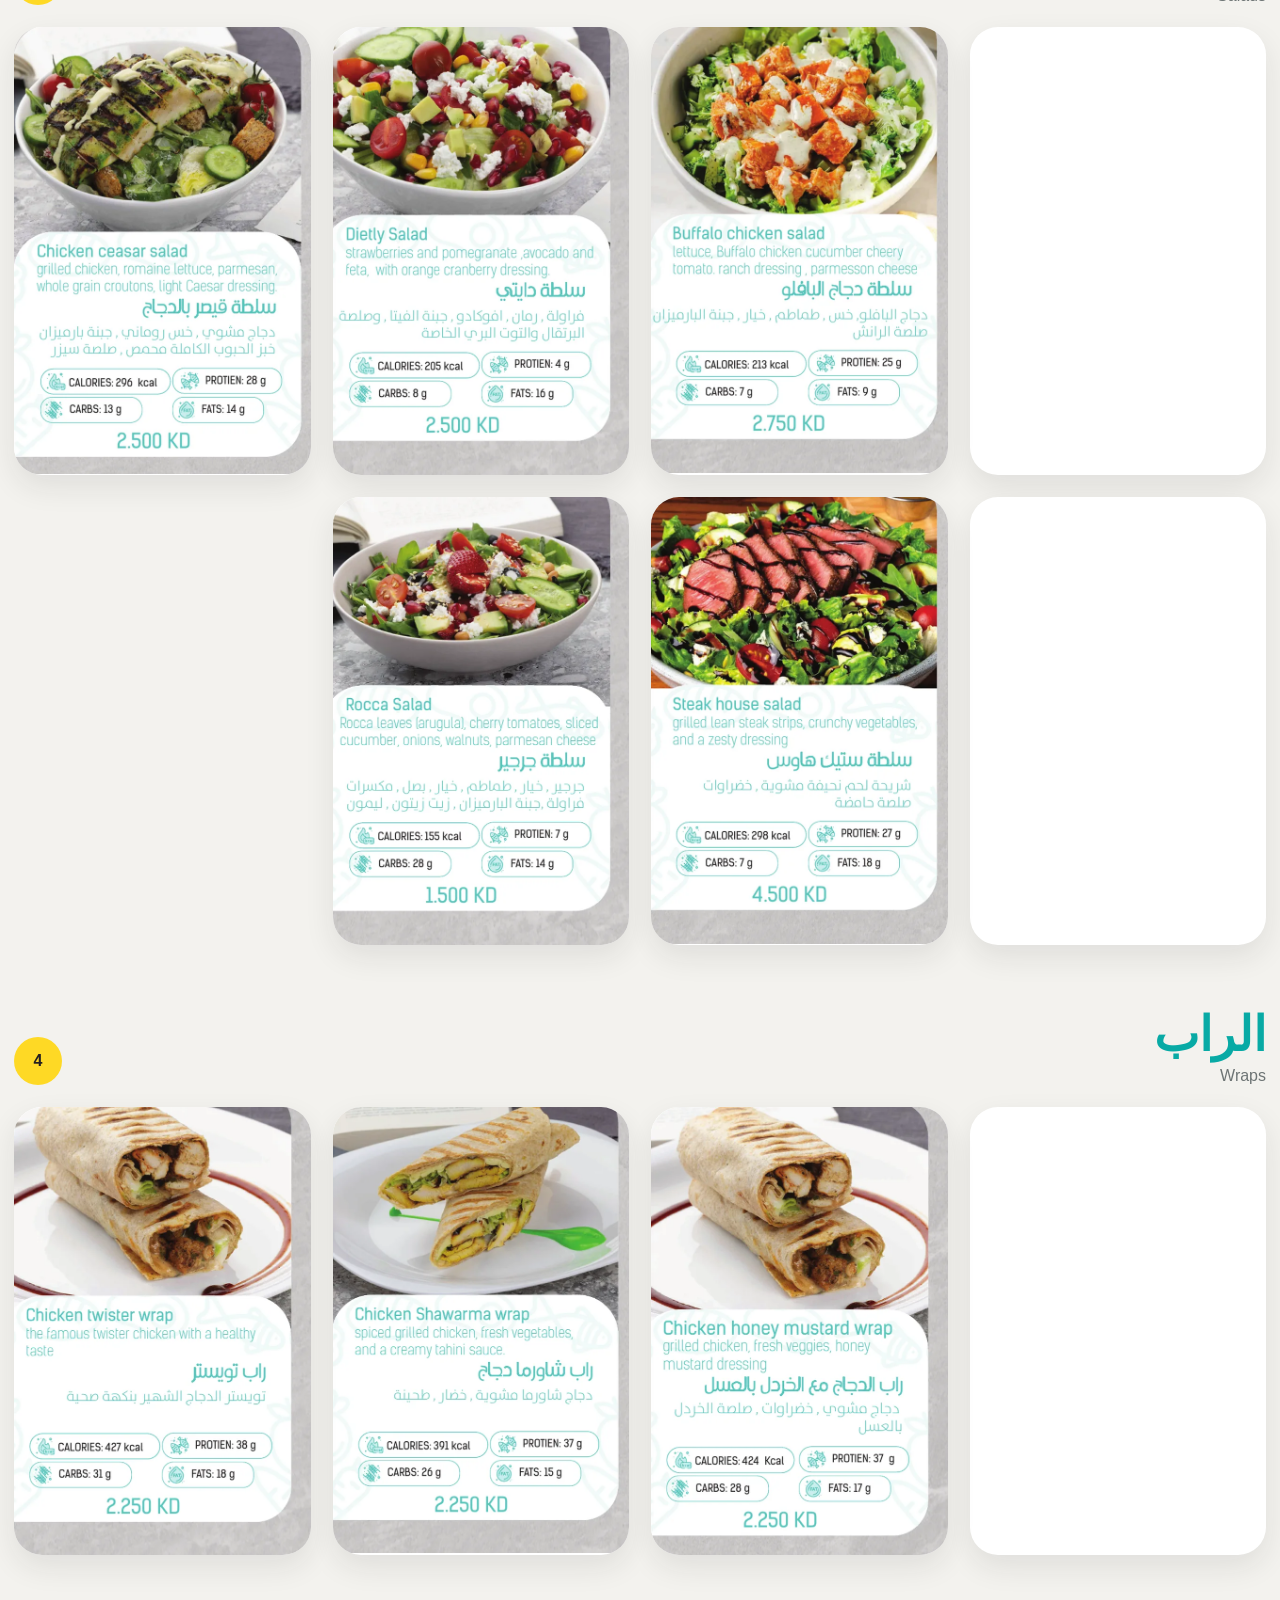
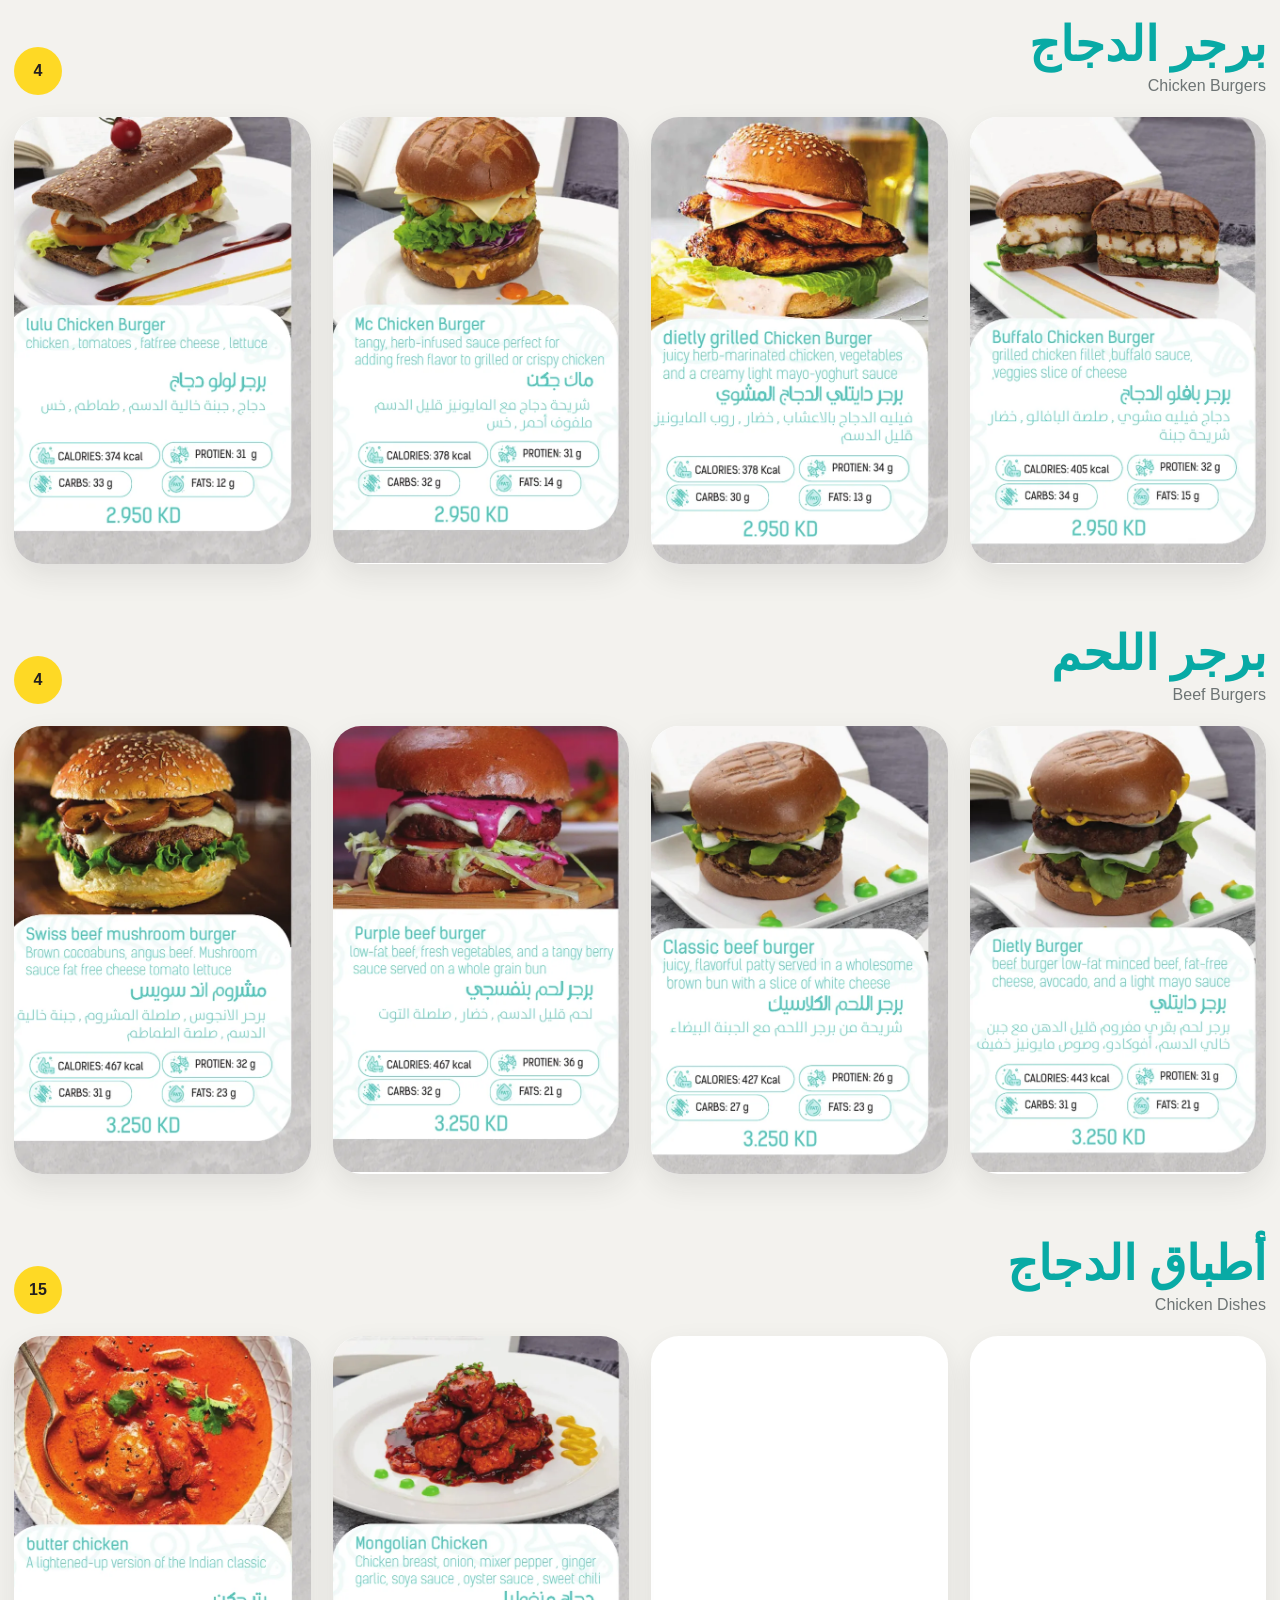
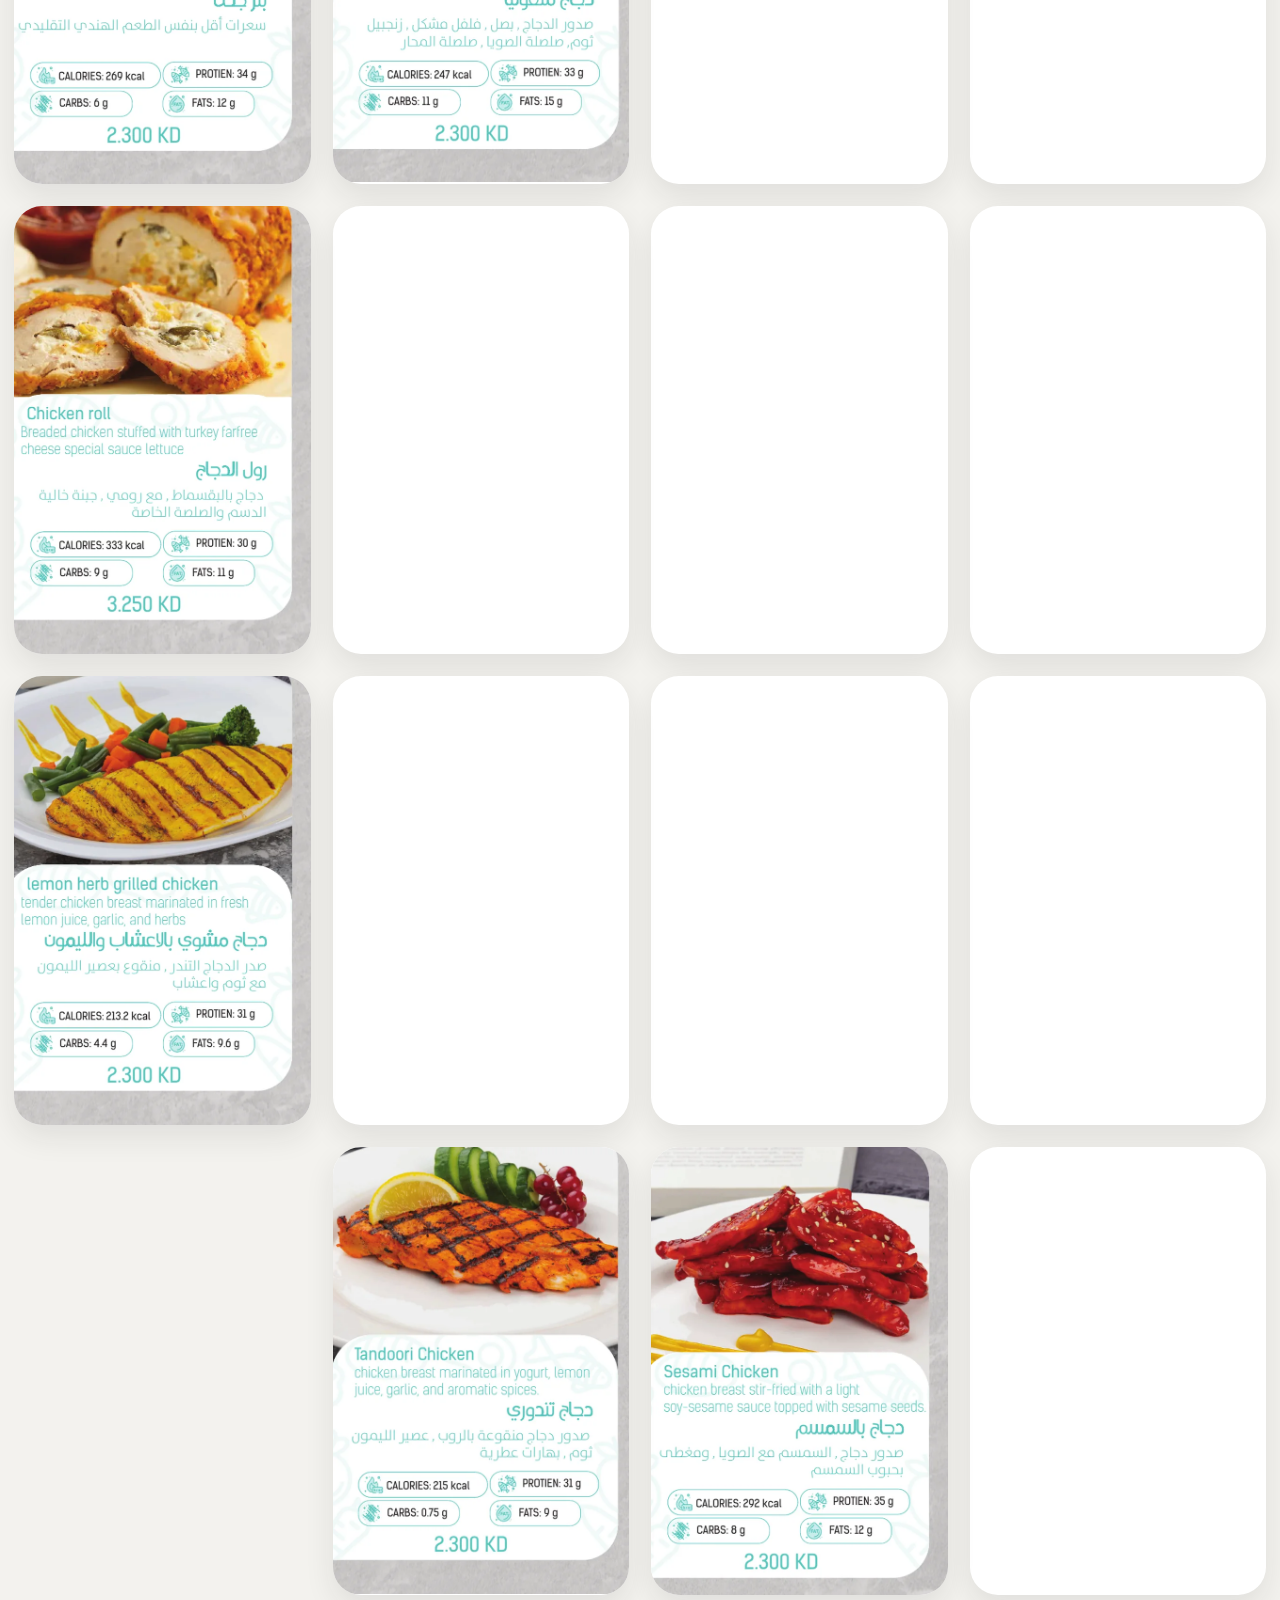
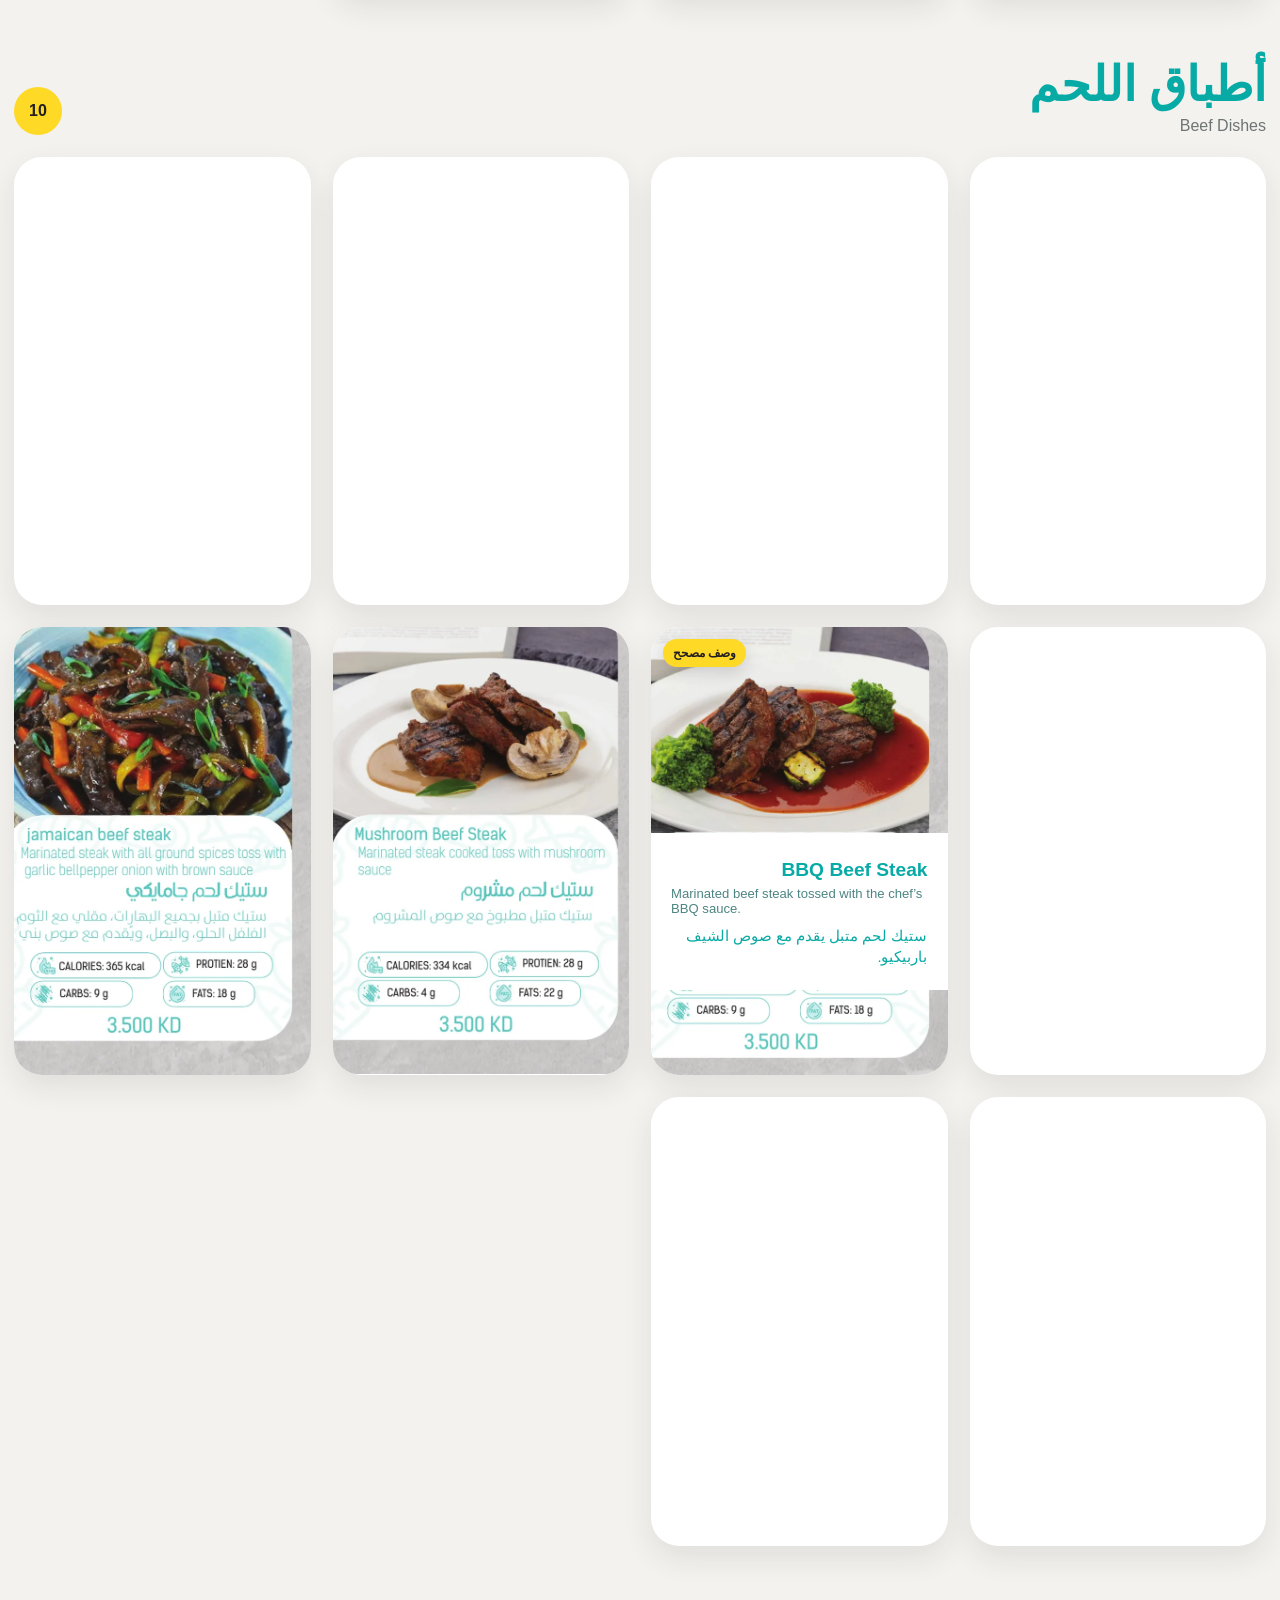
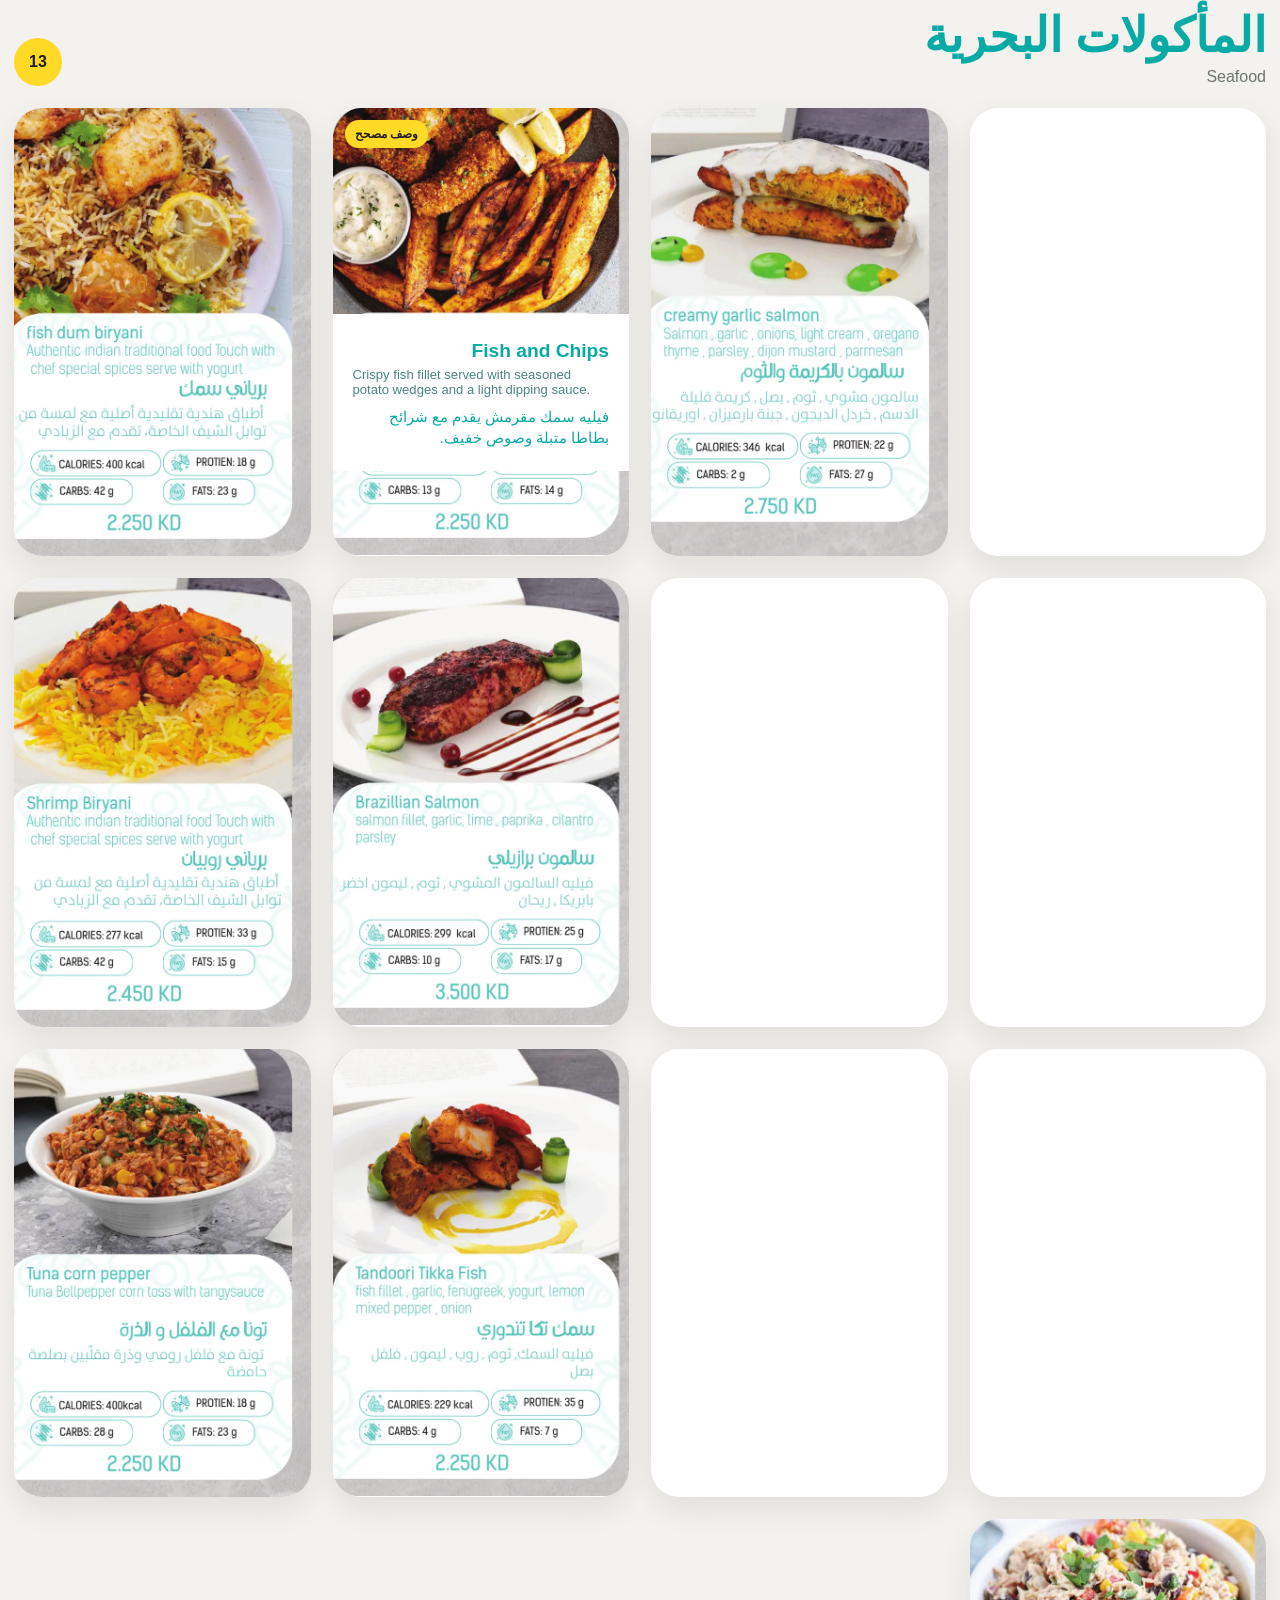
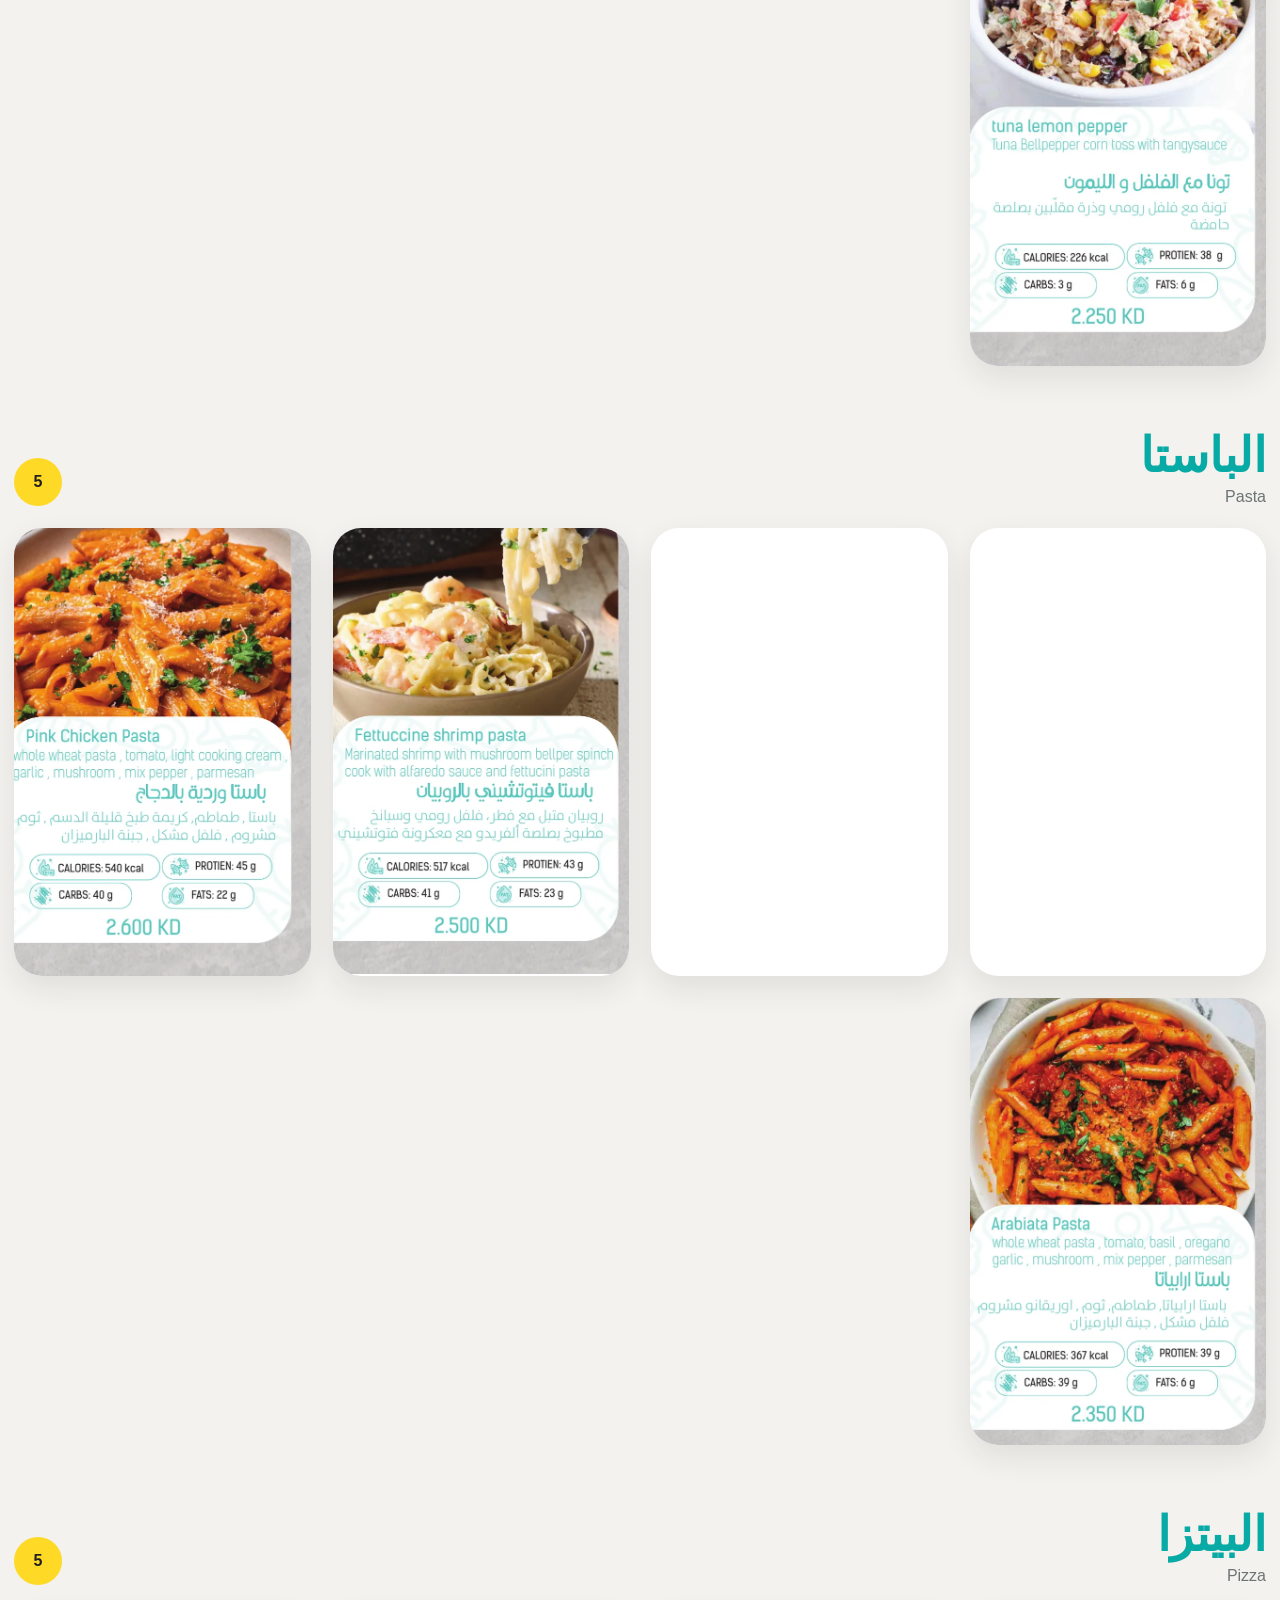
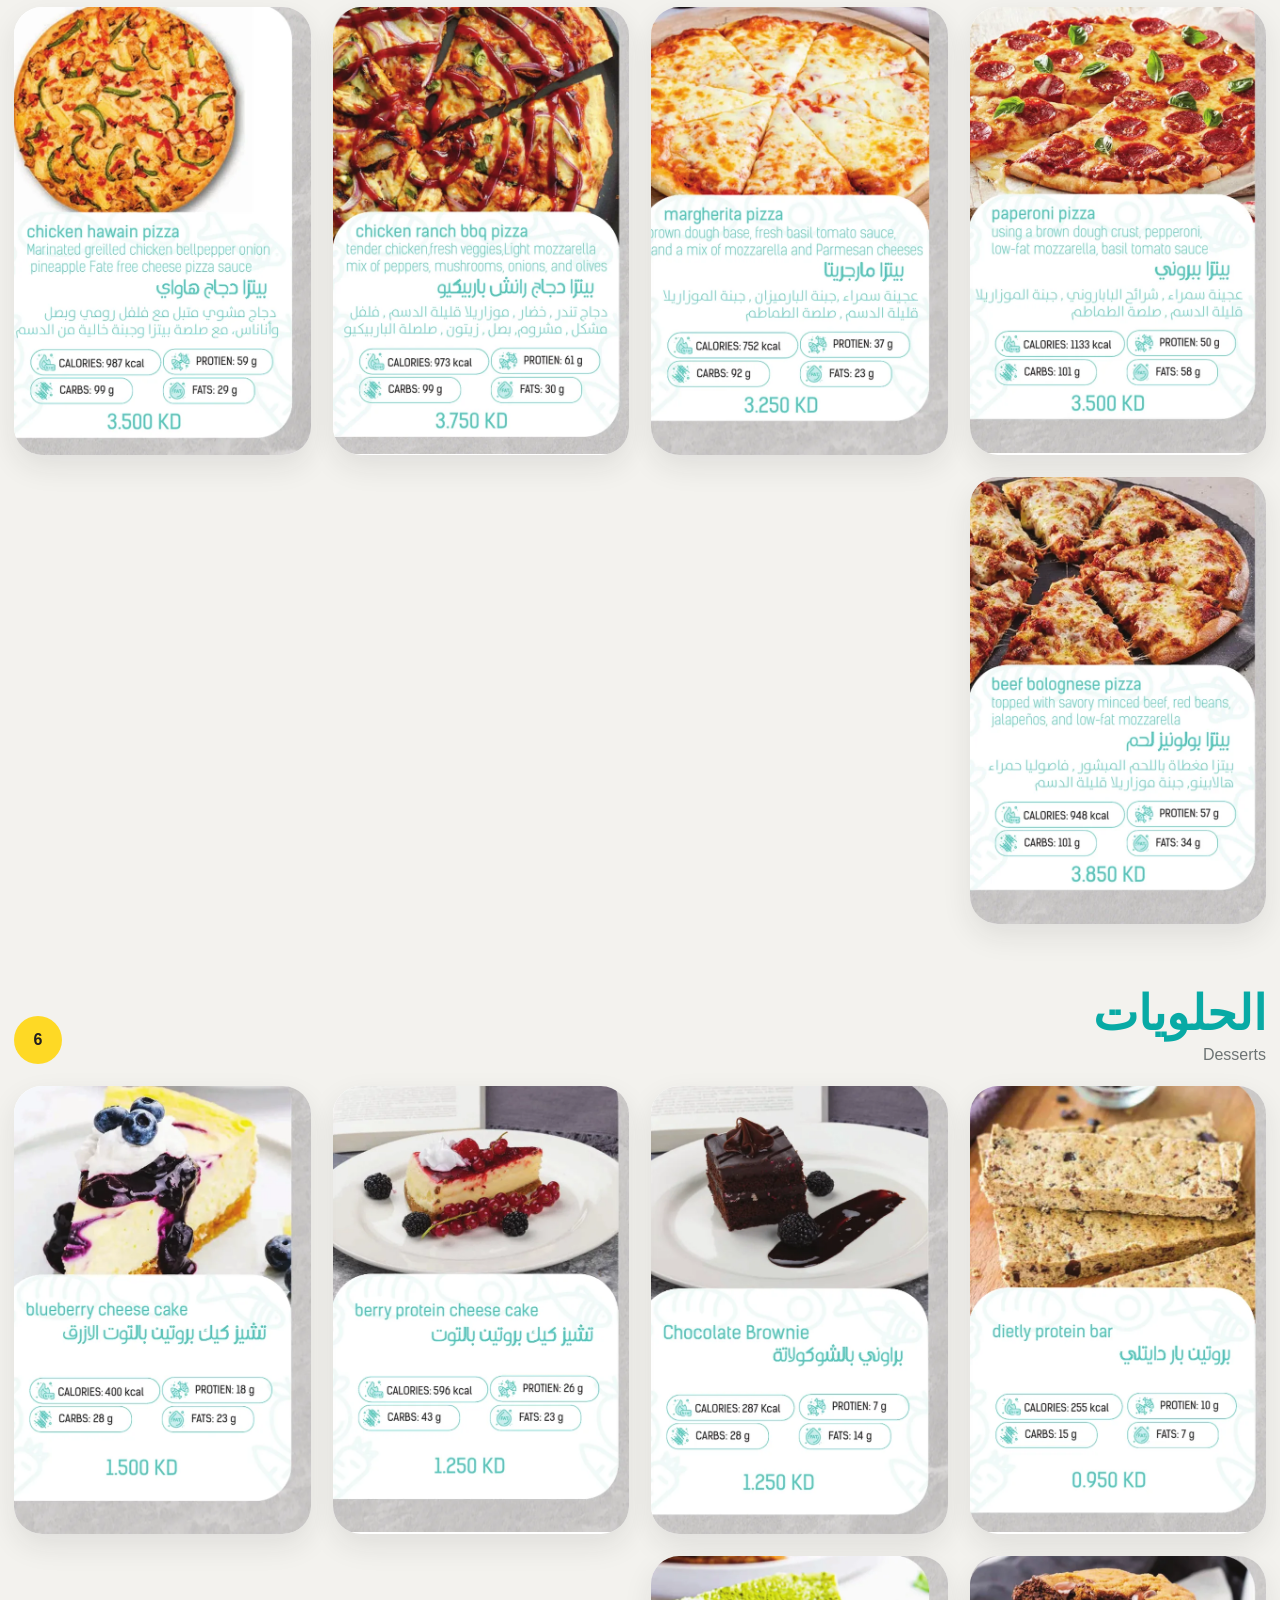
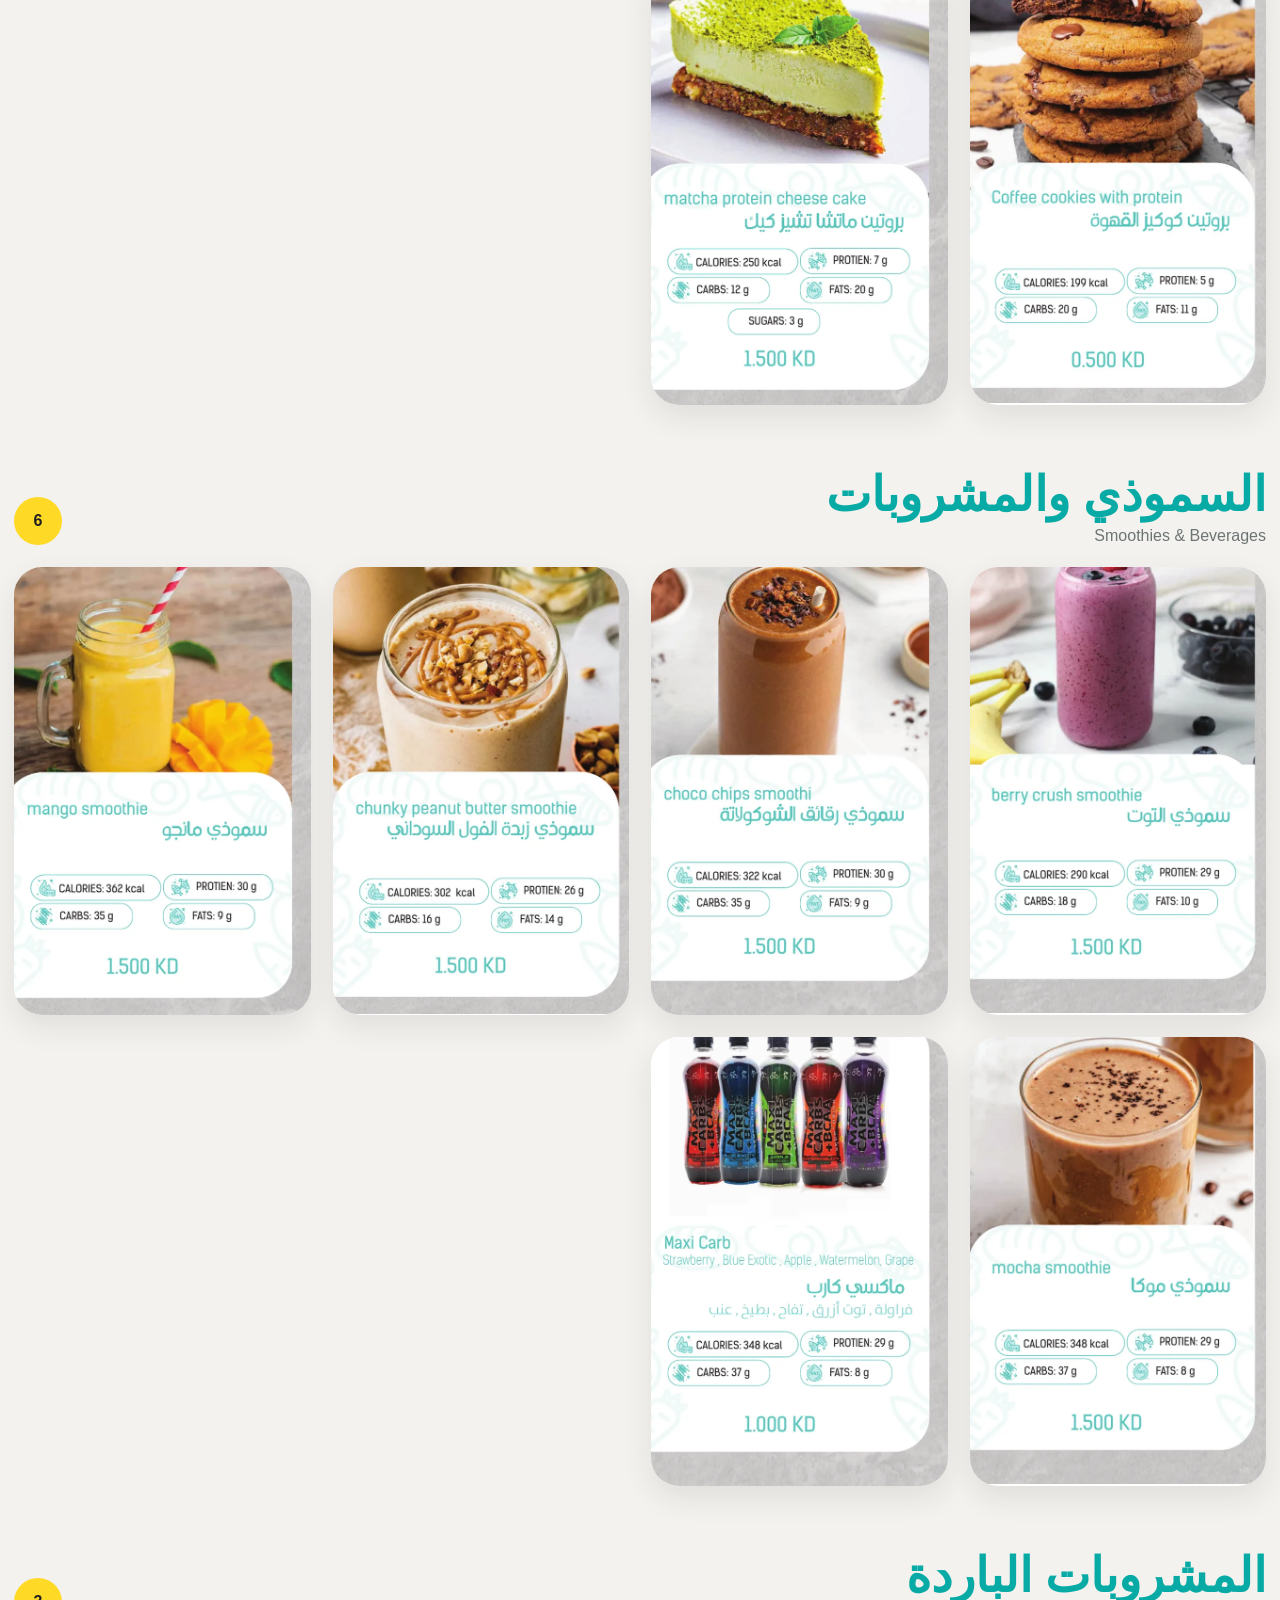
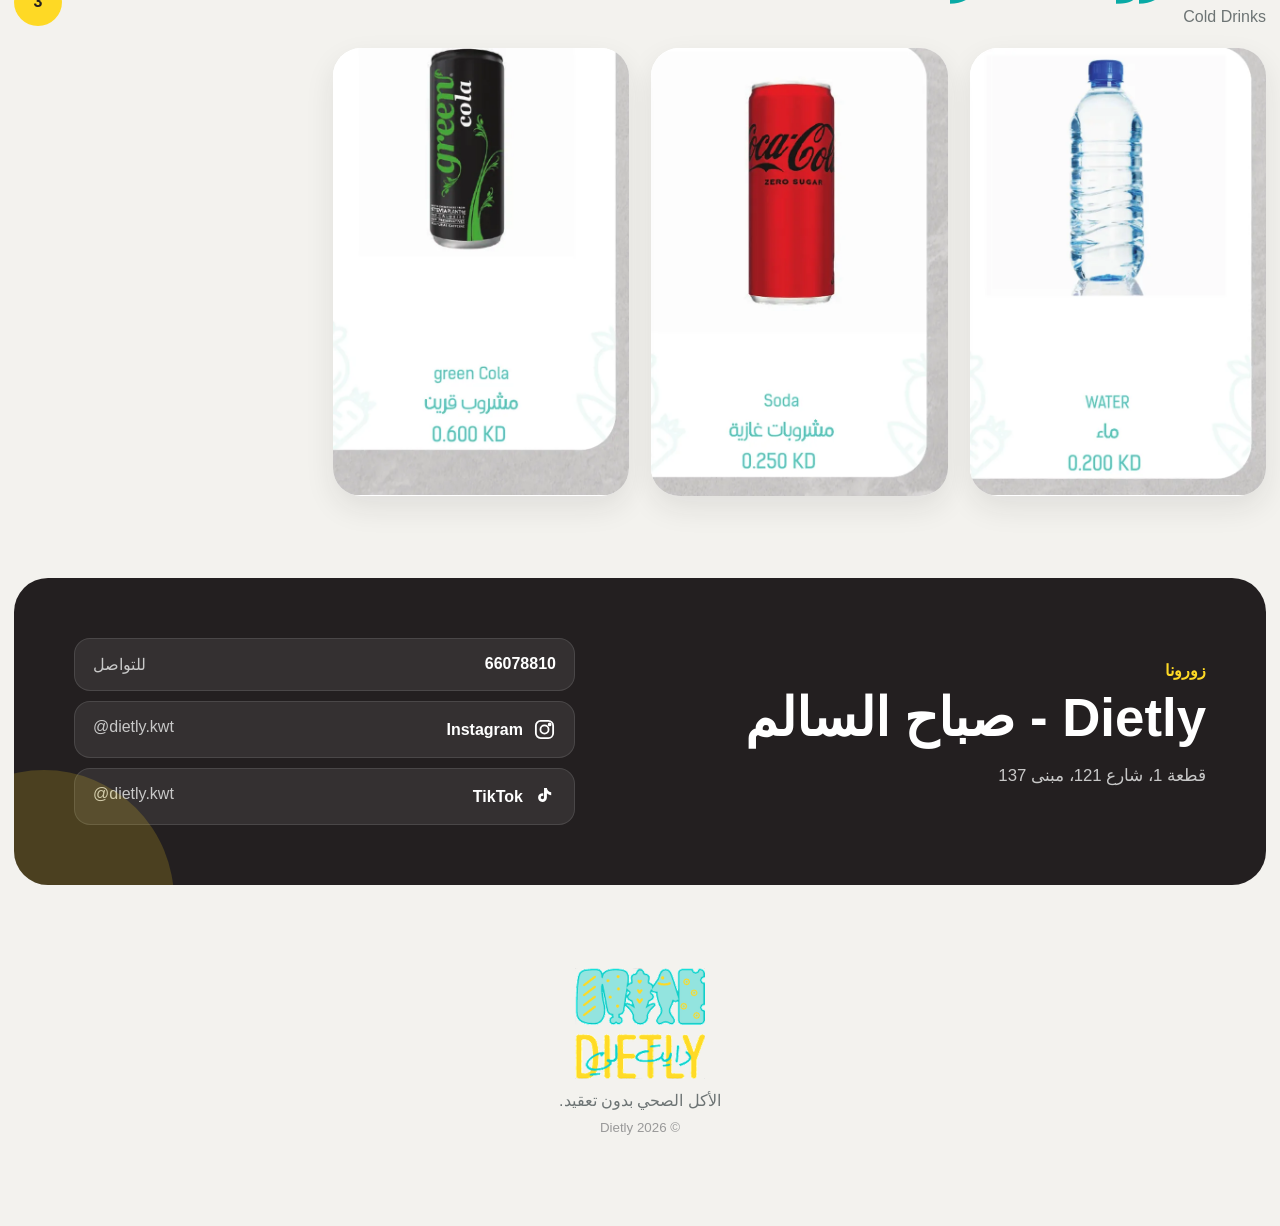
==== commit 0ad3e893: "Rename index(7).html to index.html" ====
--- a/index.html
+++ b/index.html
@@ -62,7 +62,7 @@
     <div class="hero-buttons">
       <a class="primary-button" href="tel:+96566078810" data-ar="اتصل بالمطعم" data-en="Call restaurant">اتصل بالمطعم</a>
     </div>
-    <div class="hero-socials" aria-label="Dietly social media">
+    <div class="hero-socials" aria-label="Dietly contact and social links">
       <a class="hero-social-link instagram-link" href="https://www.instagram.com/dietly.kwt/" target="_blank" rel="noopener noreferrer" aria-label="Instagram @dietly.kwt">
         <svg class="social-icon" viewBox="0 0 24 24" aria-hidden="true">
   <rect x="3" y="3" width="18" height="18" rx="5"></rect>
@@ -76,6 +76,16 @@
   <path d="M14.5 3v10.1a4.6 4.6 0 1 1-3.8-4.53v3.05a1.7 1.7 0 1 0 .8 1.48V3h3c.3 2.2 1.62 3.92 4.5 4.62v3.05c-1.8-.2-3.35-.93-4.5-2.03"></path>
 </svg>
         <span><b>TikTok</b><small dir="ltr">@dietly.kwt</small></span>
+      </a>
+      <a class="hero-social-link maps-link" href="https://maps.app.goo.gl/hWDn211Lzzs8EEQK6?g_st=ic" target="_blank" rel="noopener noreferrer" aria-label="Open Dietly location on Google Maps">
+        <svg class="social-icon" viewBox="0 0 24 24" aria-hidden="true">
+          <path d="M12 21s7-6.05 7-12a7 7 0 1 0-14 0c0 5.95 7 12 7 12Z"></path>
+          <circle cx="12" cy="9" r="2.25"></circle>
+        </svg>
+        <span>
+          <b data-ar="الموقع" data-en="Location">الموقع</b>
+          <small>Google Maps</small>
+        </span>
       </a>
     </div>
   </header>
--- a/styles.css
+++ b/styles.css
@@ -126,6 +126,14 @@
 .primary-button, .secondary-button { min-height: 50px; display: inline-flex; align-items: center; justify-content: center; padding: 0 22px; border-radius: 999px; font-weight: 800; }
 .primary-button { background: var(--ink); color: #fff; box-shadow: 0 13px 28px rgba(35,31,32,.2); }
 .primary-button:hover { background: var(--aqua-deep); }
+.hero-socials { display: flex; flex-wrap: wrap; justify-content: center; gap: 12px; margin-top: 16px; }
+.hero-social-link { min-height: 50px; min-width: 190px; display: inline-flex; align-items: center; justify-content: center; gap: 10px; padding: 0 22px; border: 0; border-radius: 999px; background: var(--ink); color: #fff; box-shadow: 0 13px 28px rgba(35,31,32,.2); }
+.hero-social-link:hover { background: var(--aqua-deep); transform: translateY(-1px); }
+.hero-social-link span { display: grid; text-align: start; line-height: 1.05; }
+.hero-social-link b { font-size: .95rem; font-weight: 800; }
+.hero-social-link small { margin-top: 2px; color: rgba(255,255,255,.78); font-size: .72rem; }
+.hero-social-link .social-icon { width: 20px; height: 20px; flex: 0 0 20px; color: #fff; }
+.hero-social-link.tiktok-link .social-icon { fill: currentColor; stroke: none; }
 .secondary-button { border: 2px solid var(--ink); background: #fff; }
 .secondary-button:hover { background: var(--yellow); }
 
@@ -211,6 +219,8 @@
   .site-header h1 { font-size: 2.35rem; }
   .hero-buttons { width: 100%; }
   .primary-button, .secondary-button { flex: 1 1 100%; }
+  .hero-socials { width: 100%; }
+  .hero-social-link { flex: 1 1 100%; min-width: 0; padding-inline: 18px; }
   .menu-grid { grid-template-columns: 1fr; gap: 18px; }
   .menu-card { max-width: 390px; width: 100%; margin-inline: auto; }
   .correction-overlay { padding: 14px 18px; }
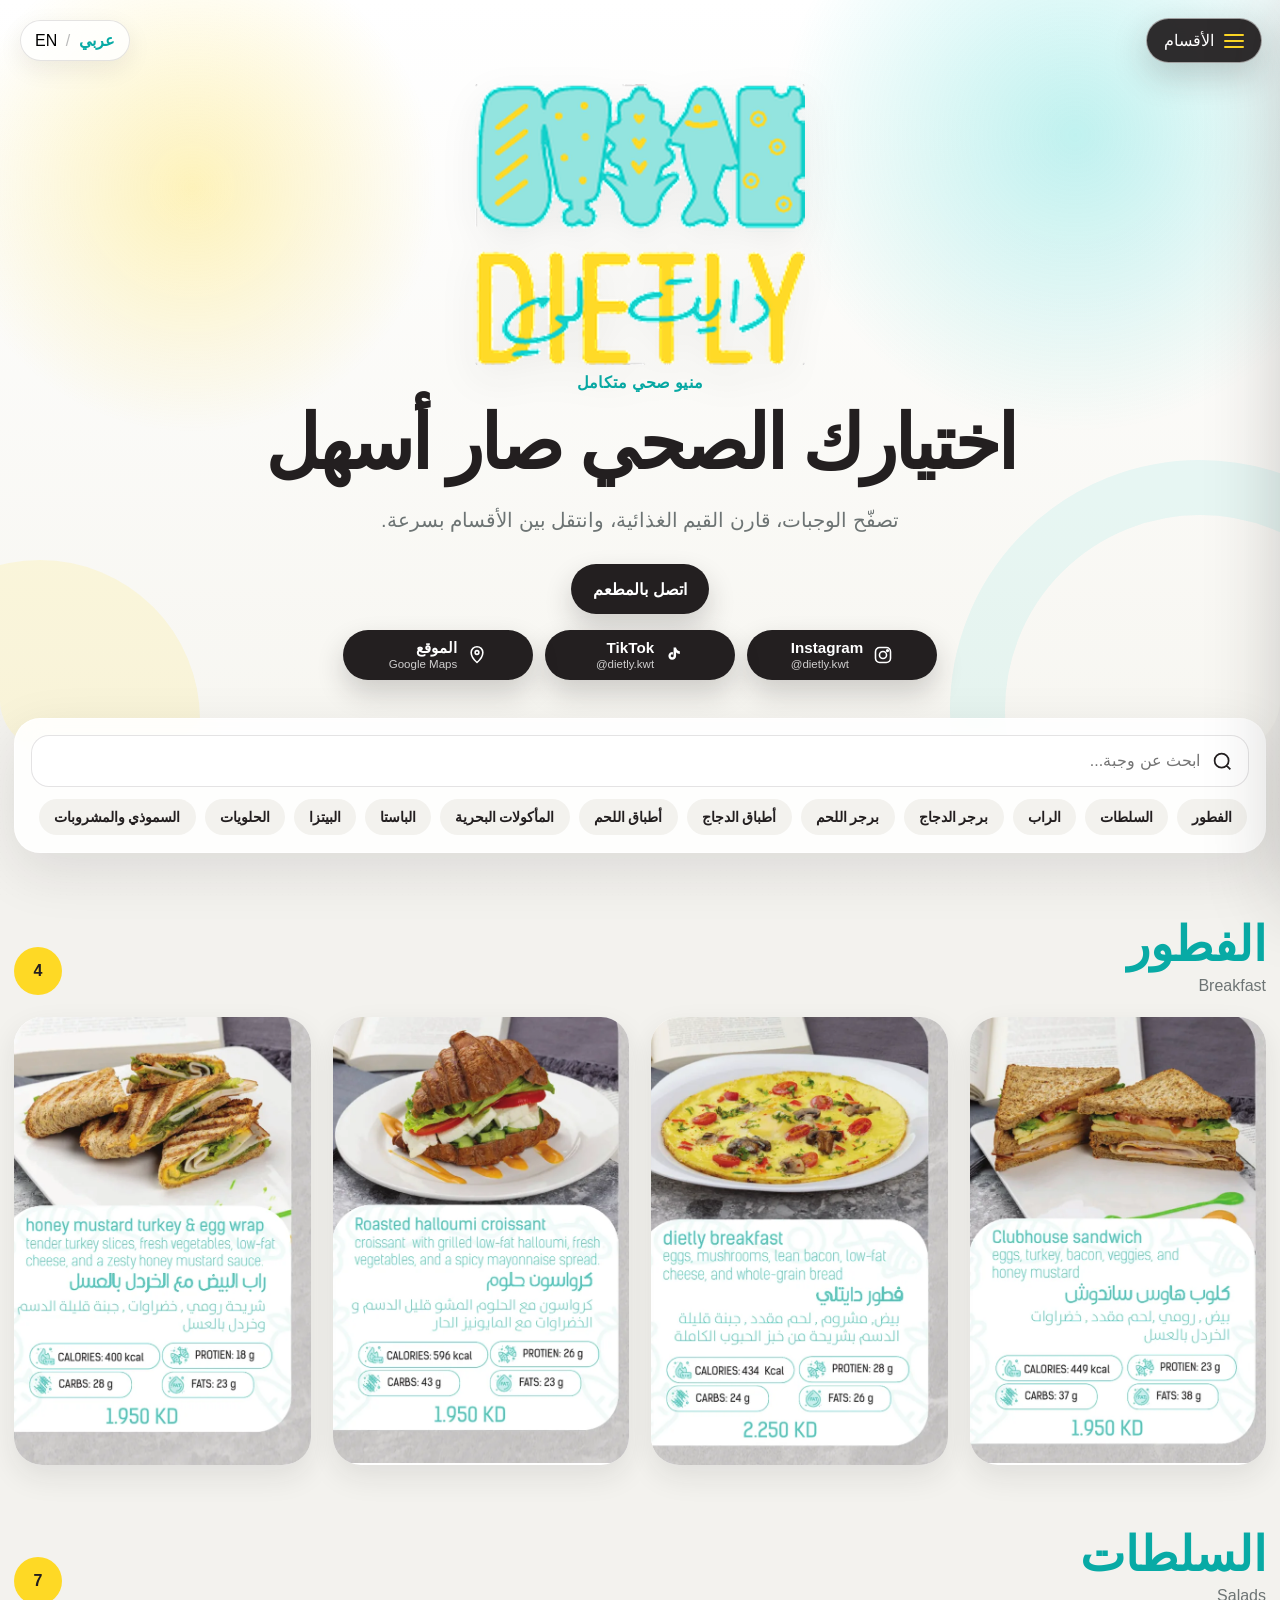
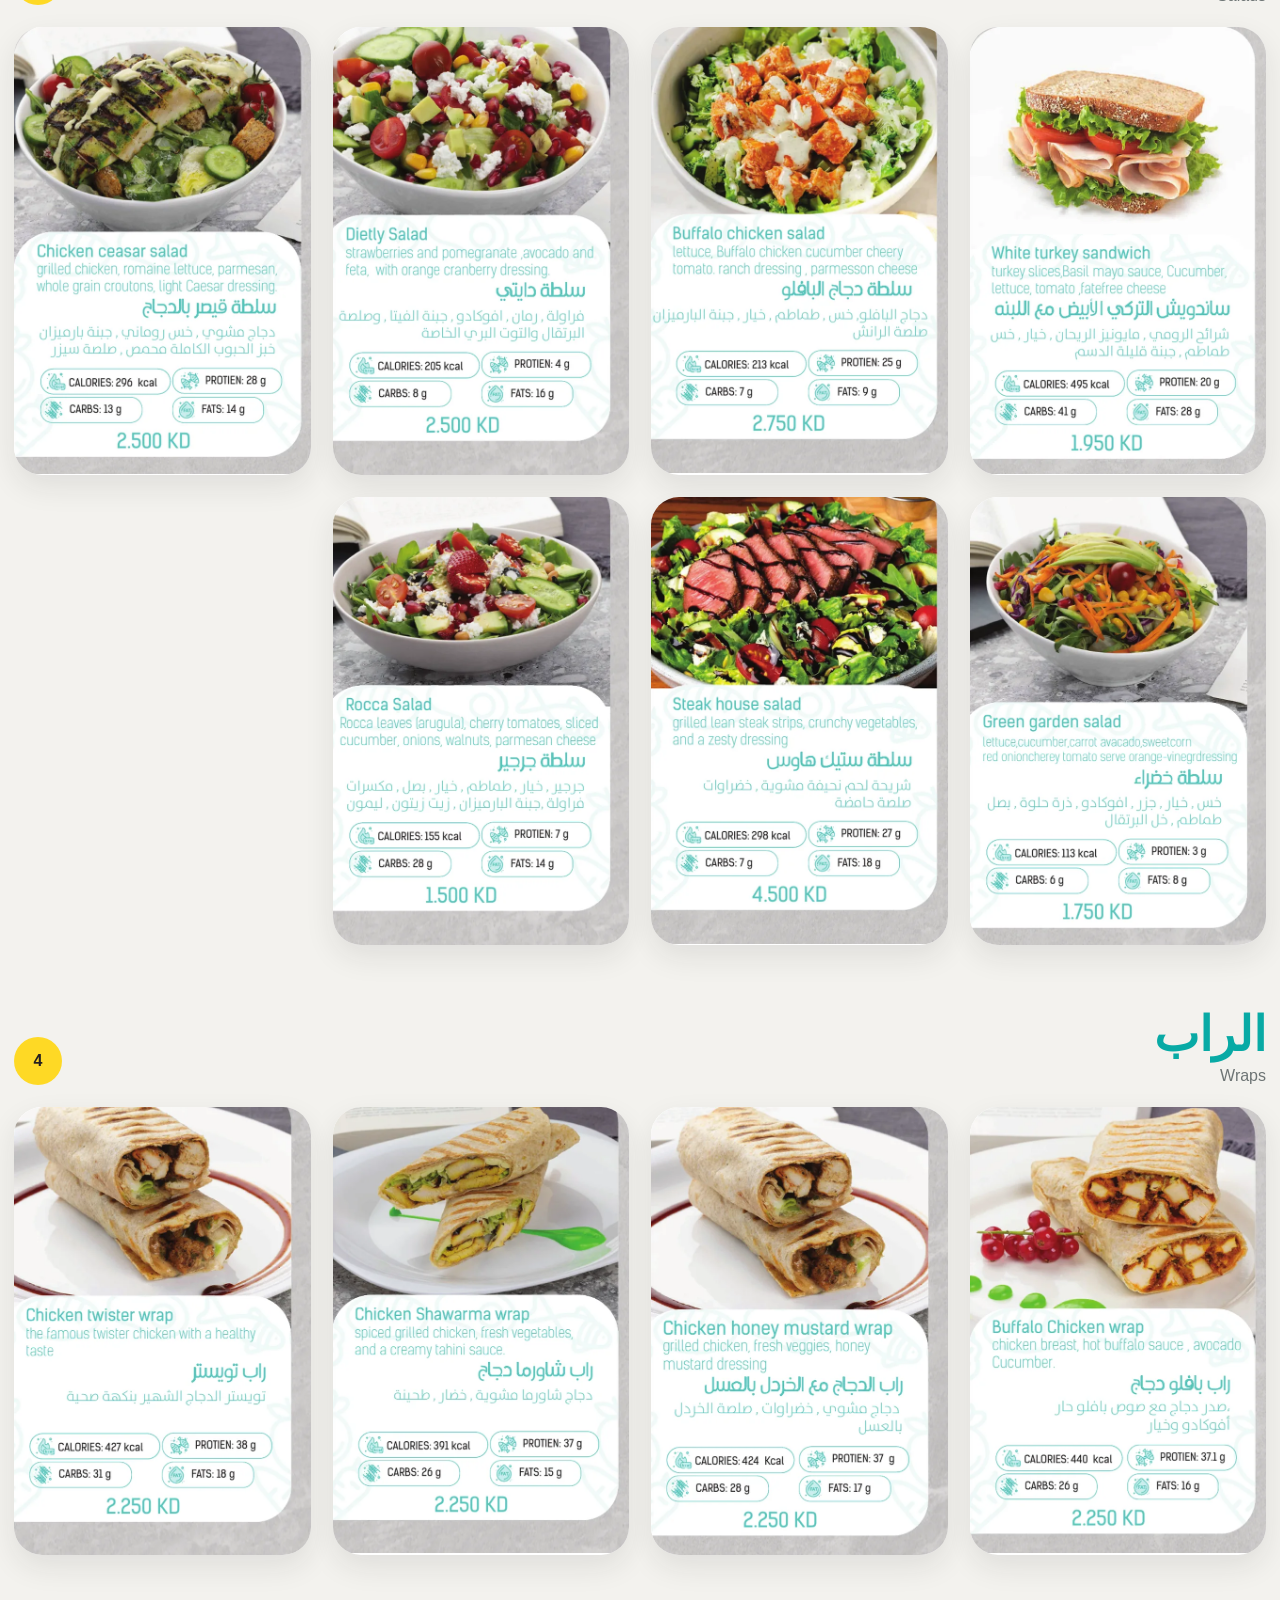
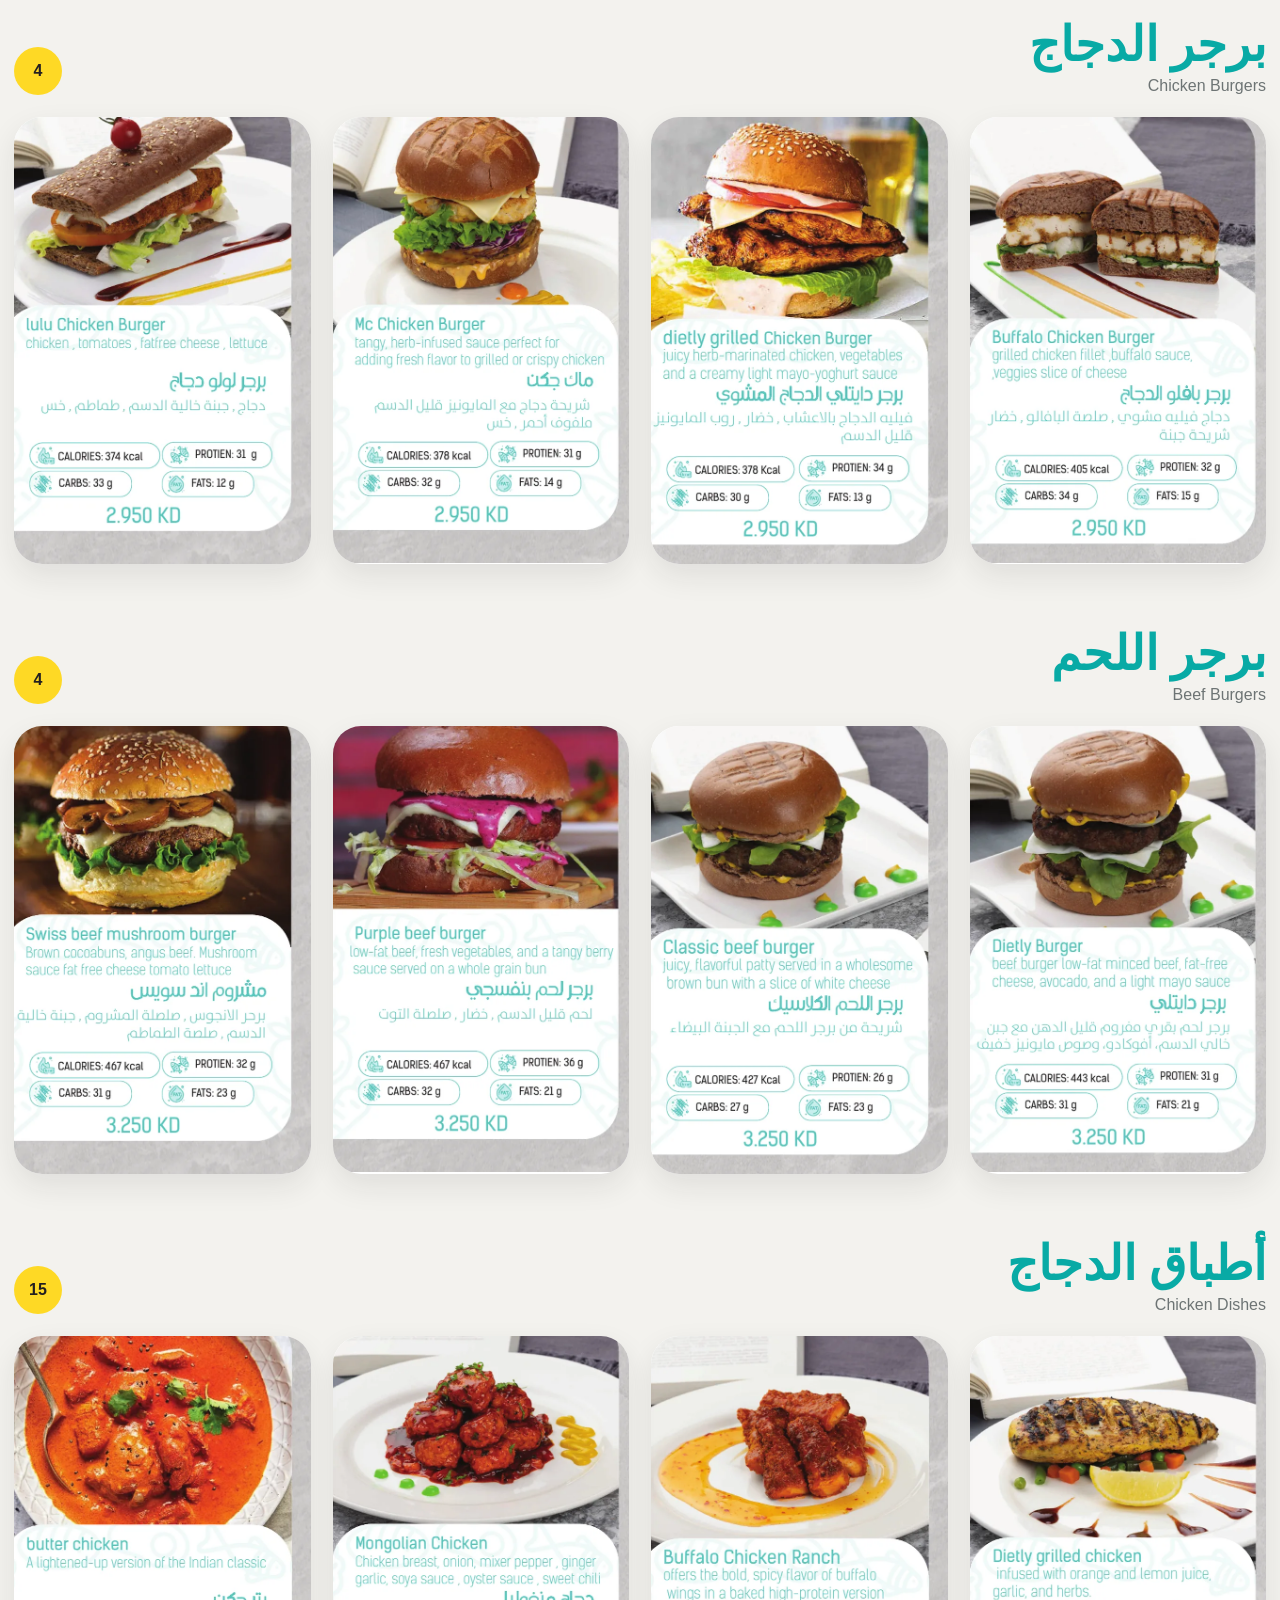
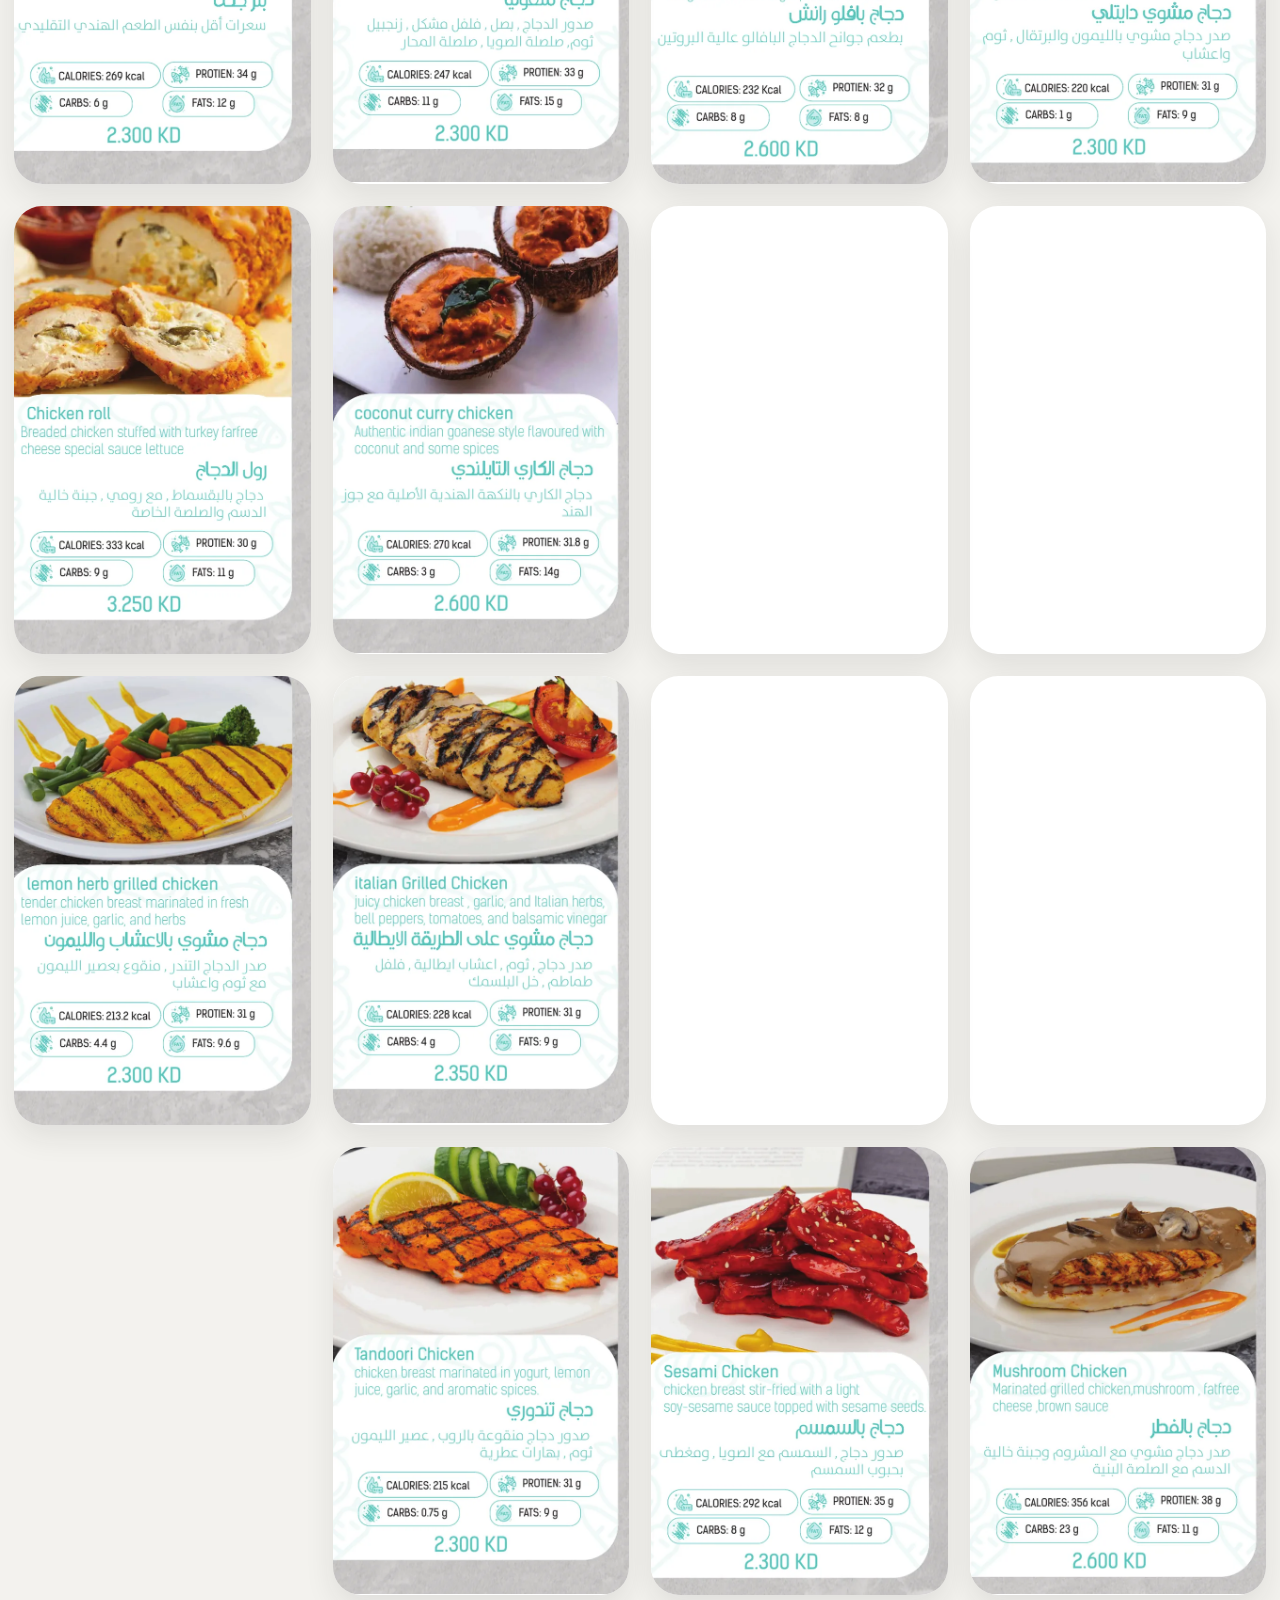
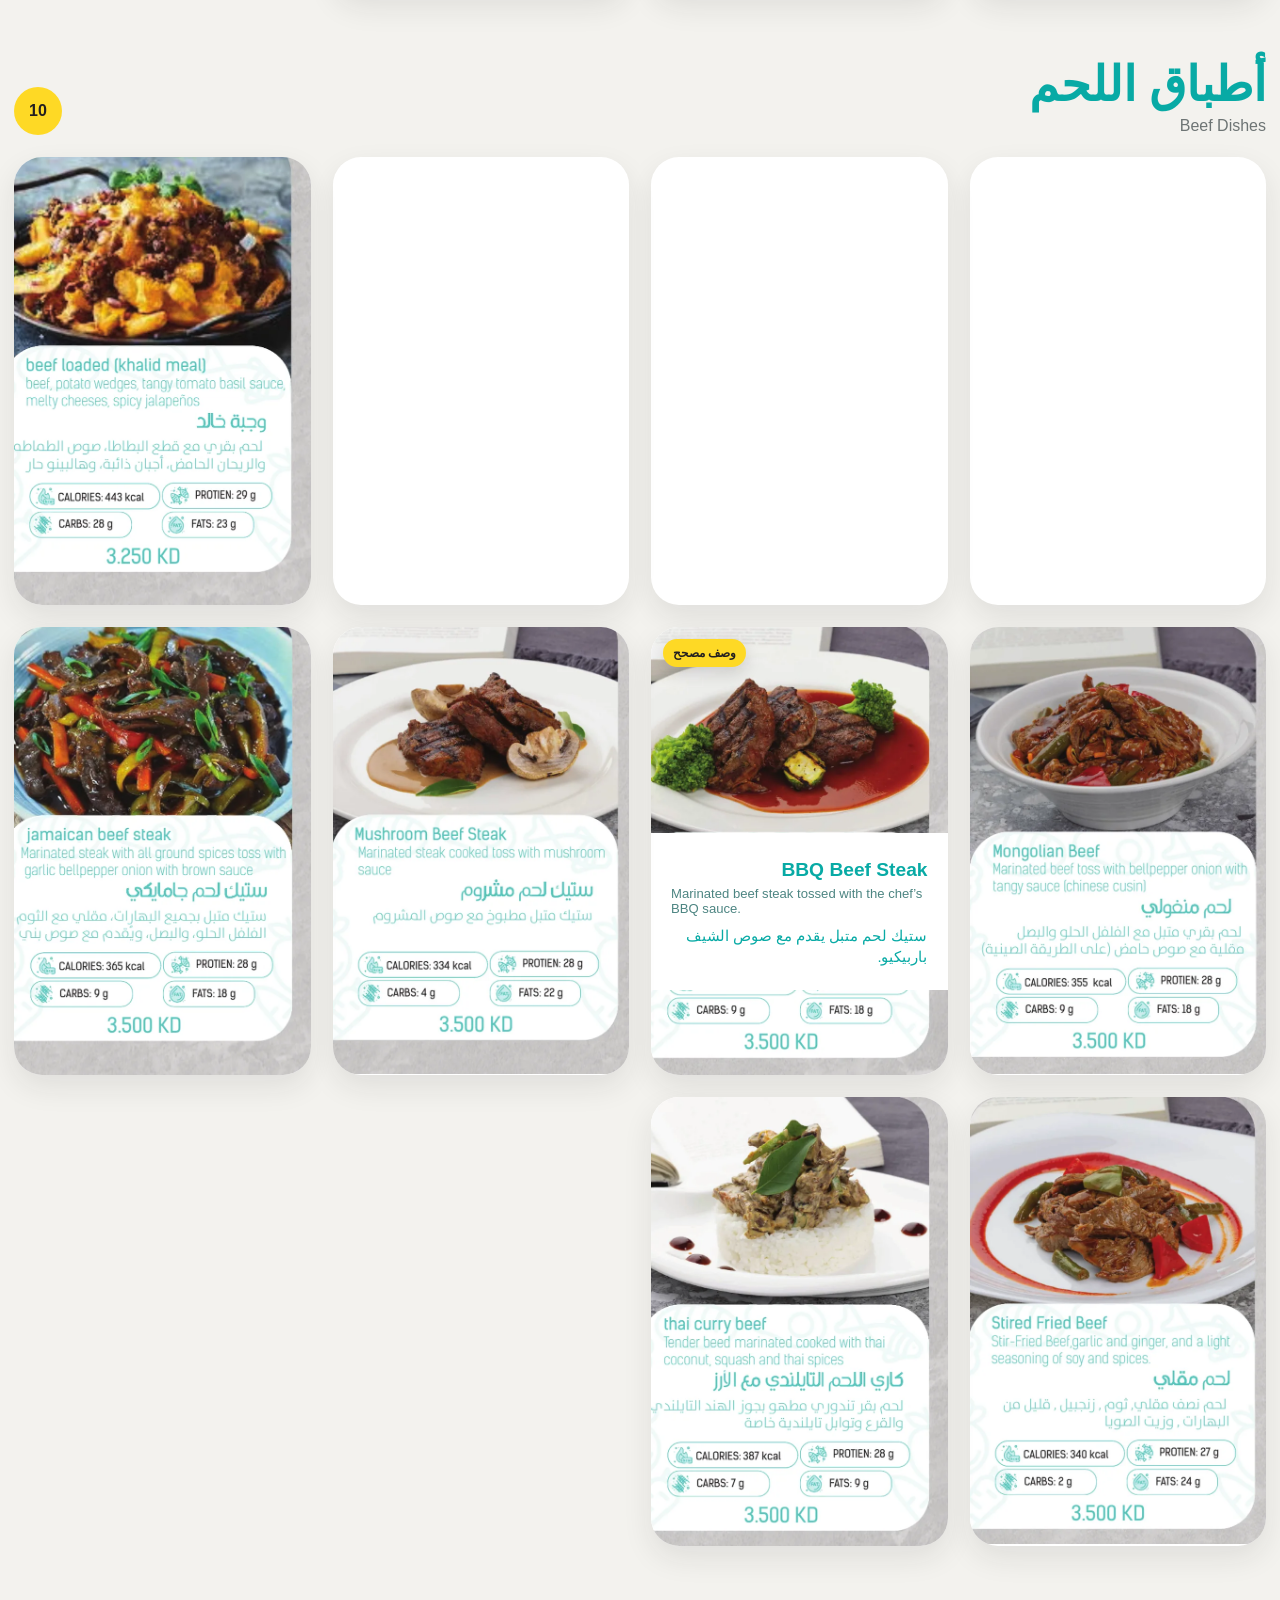
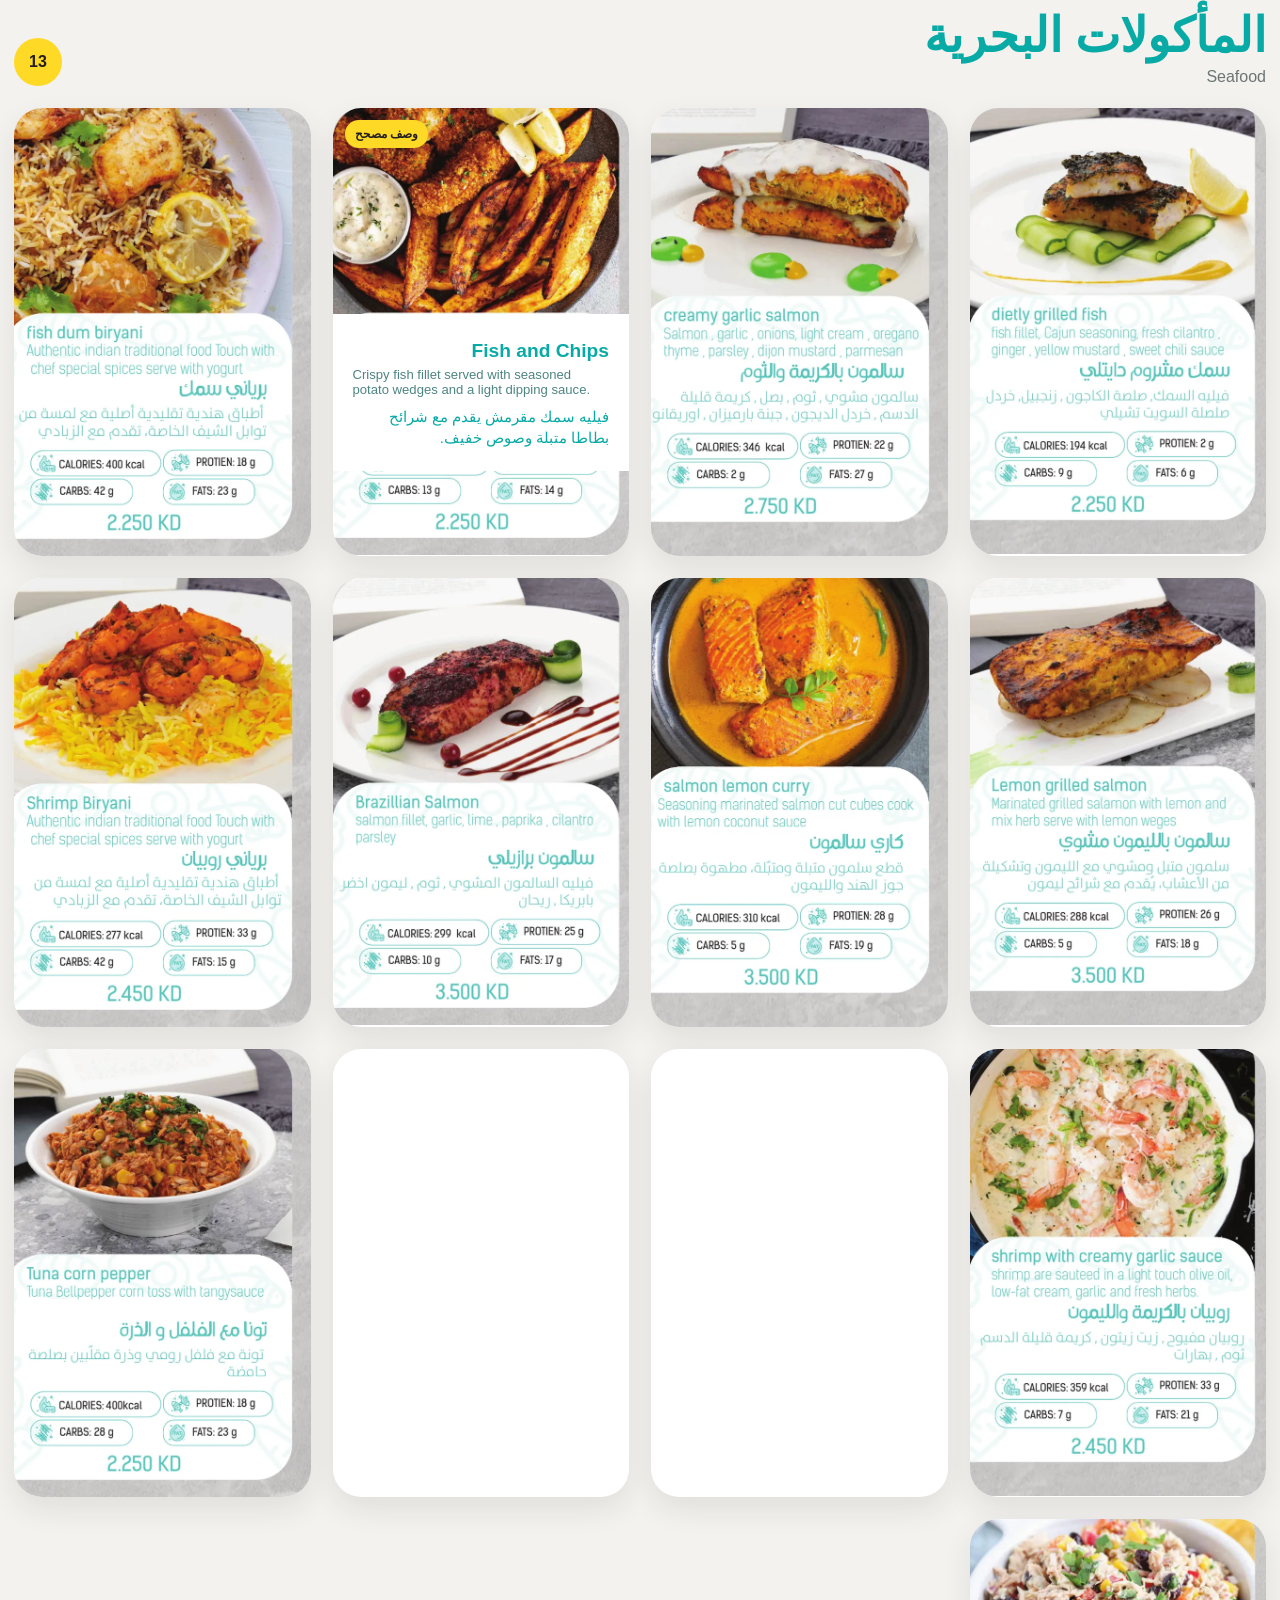
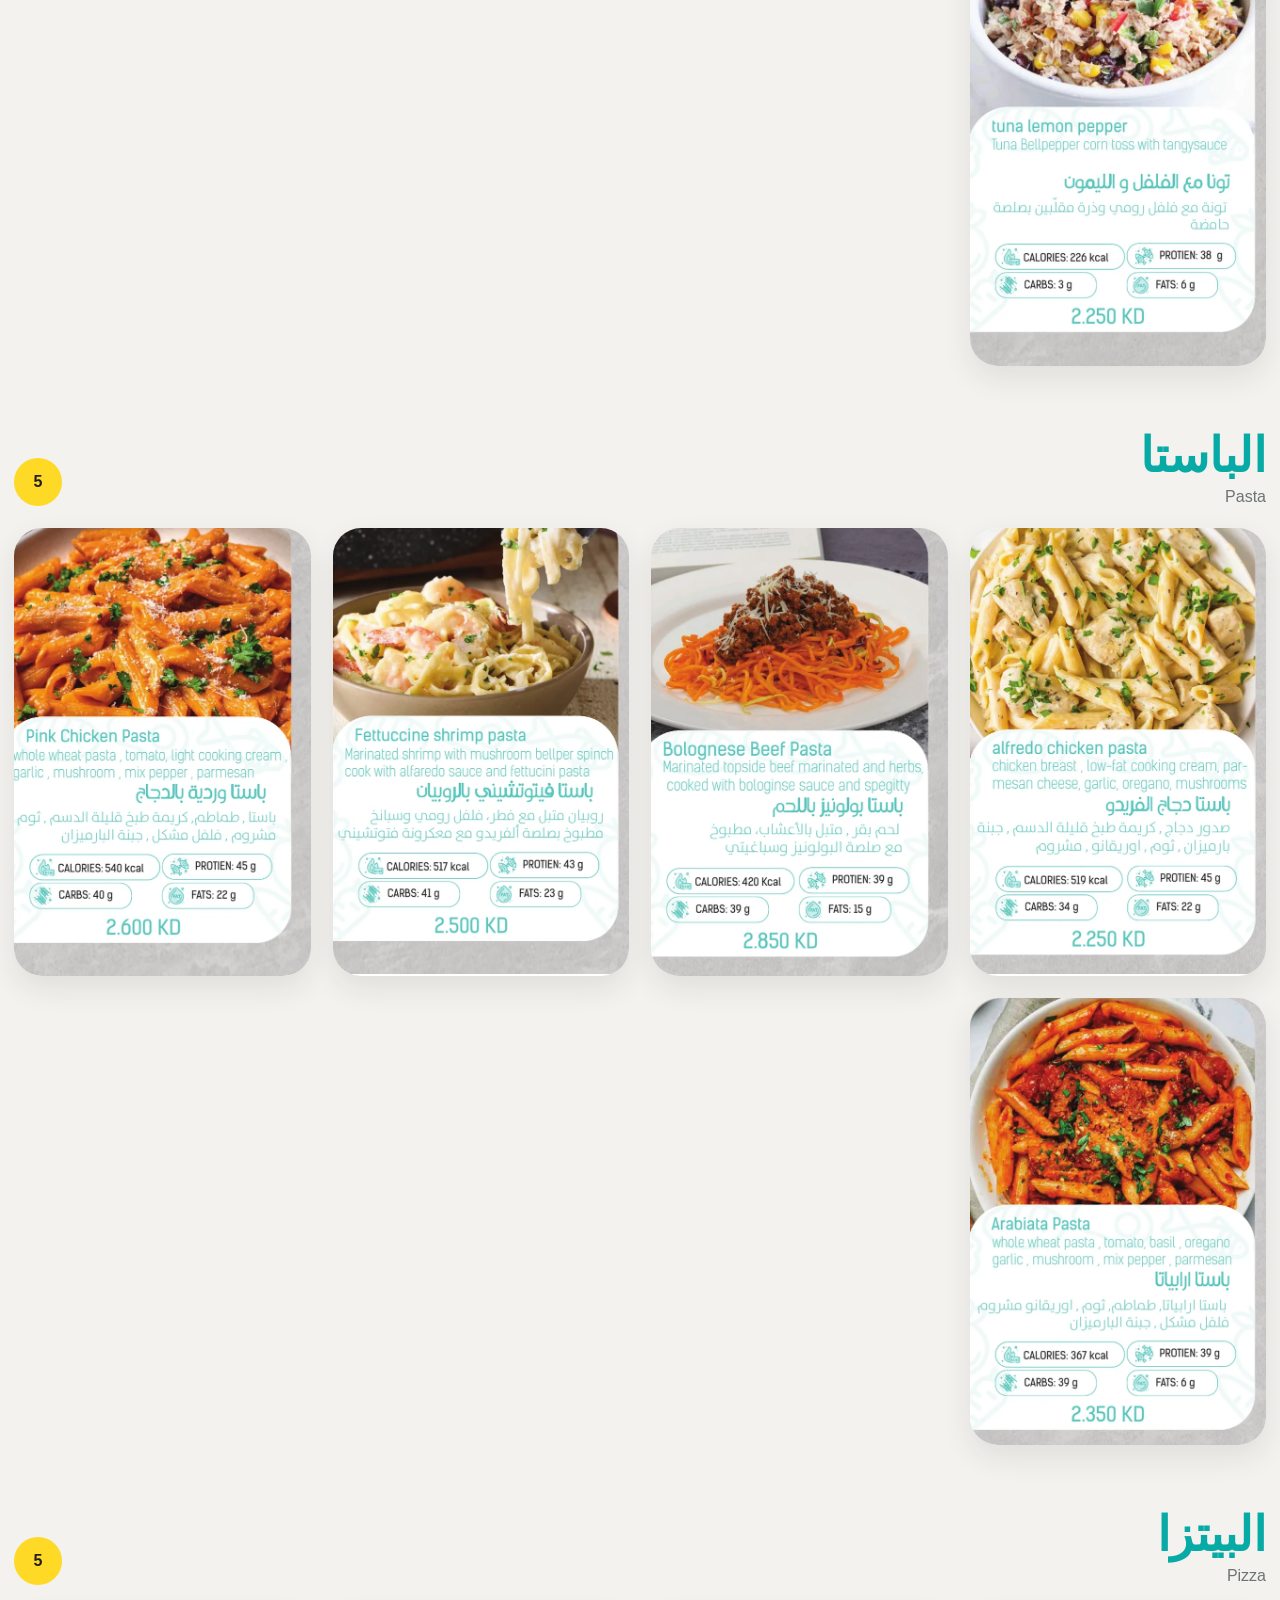
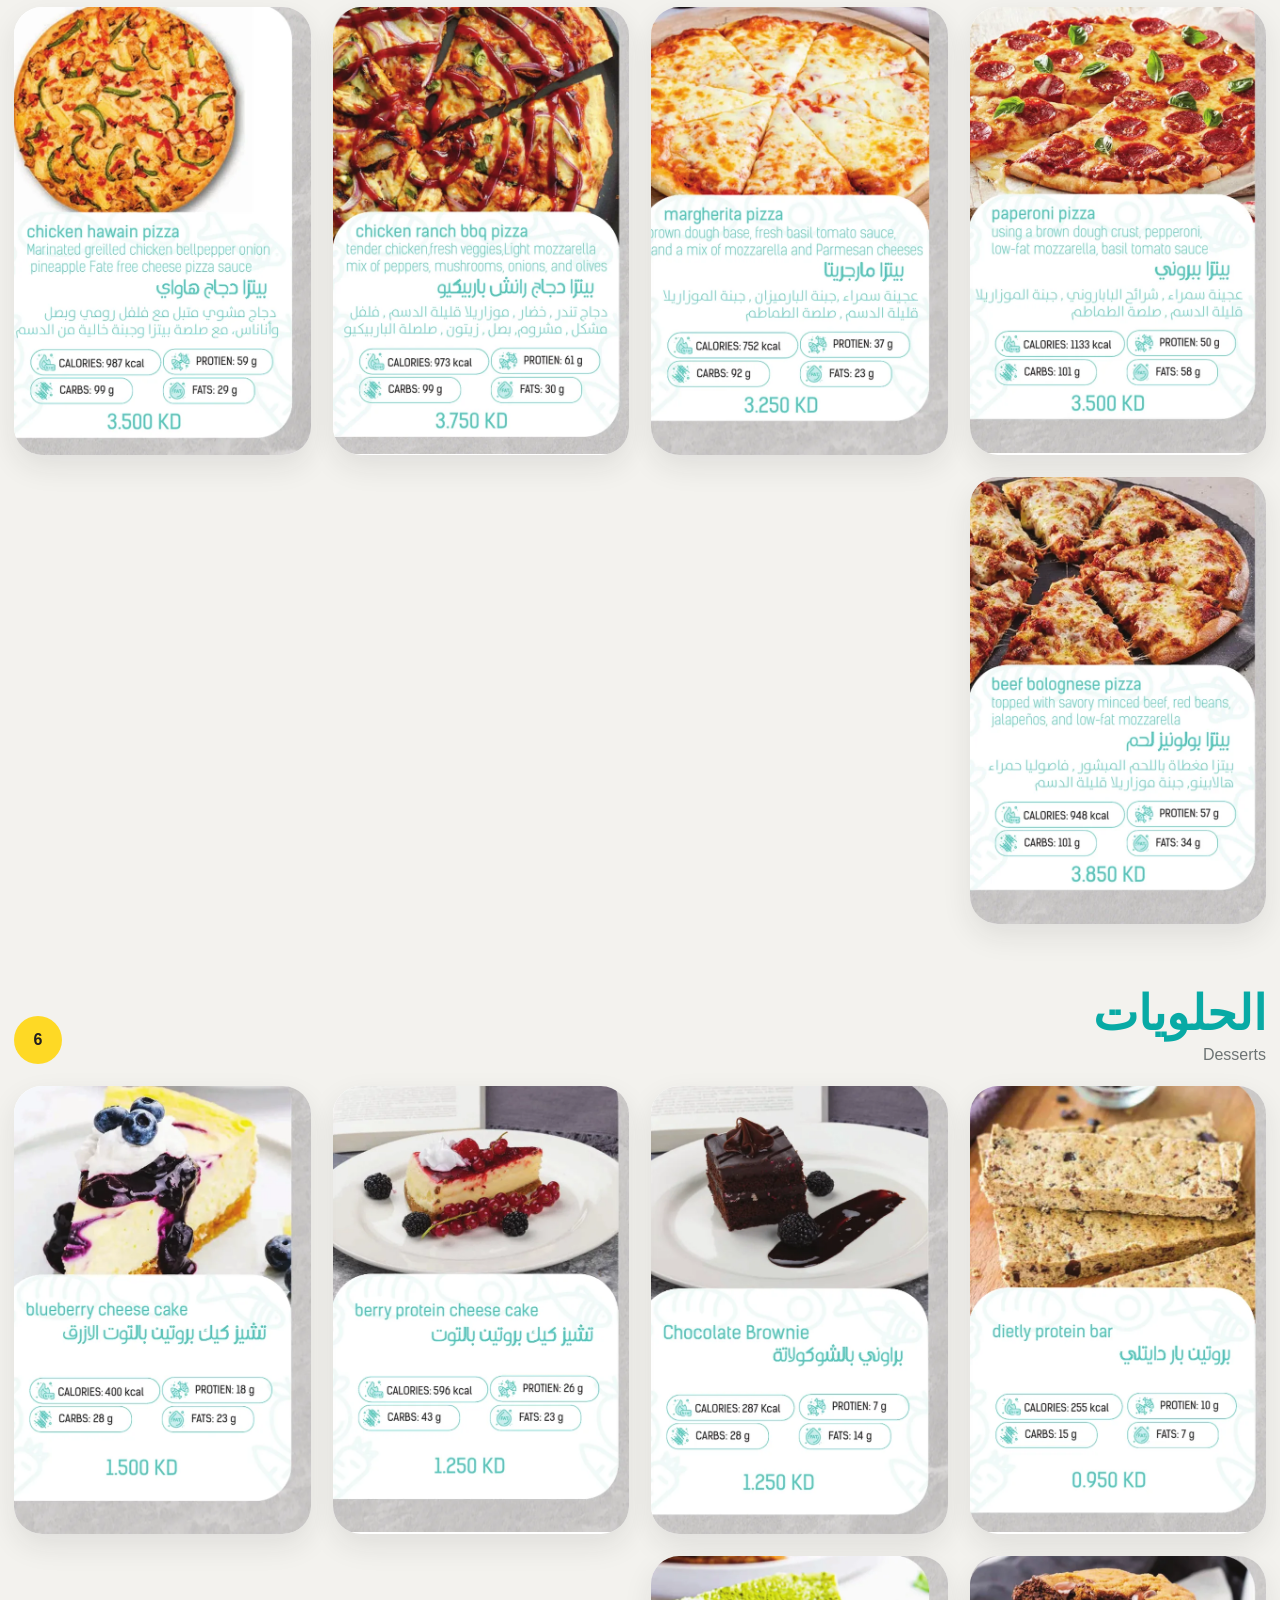
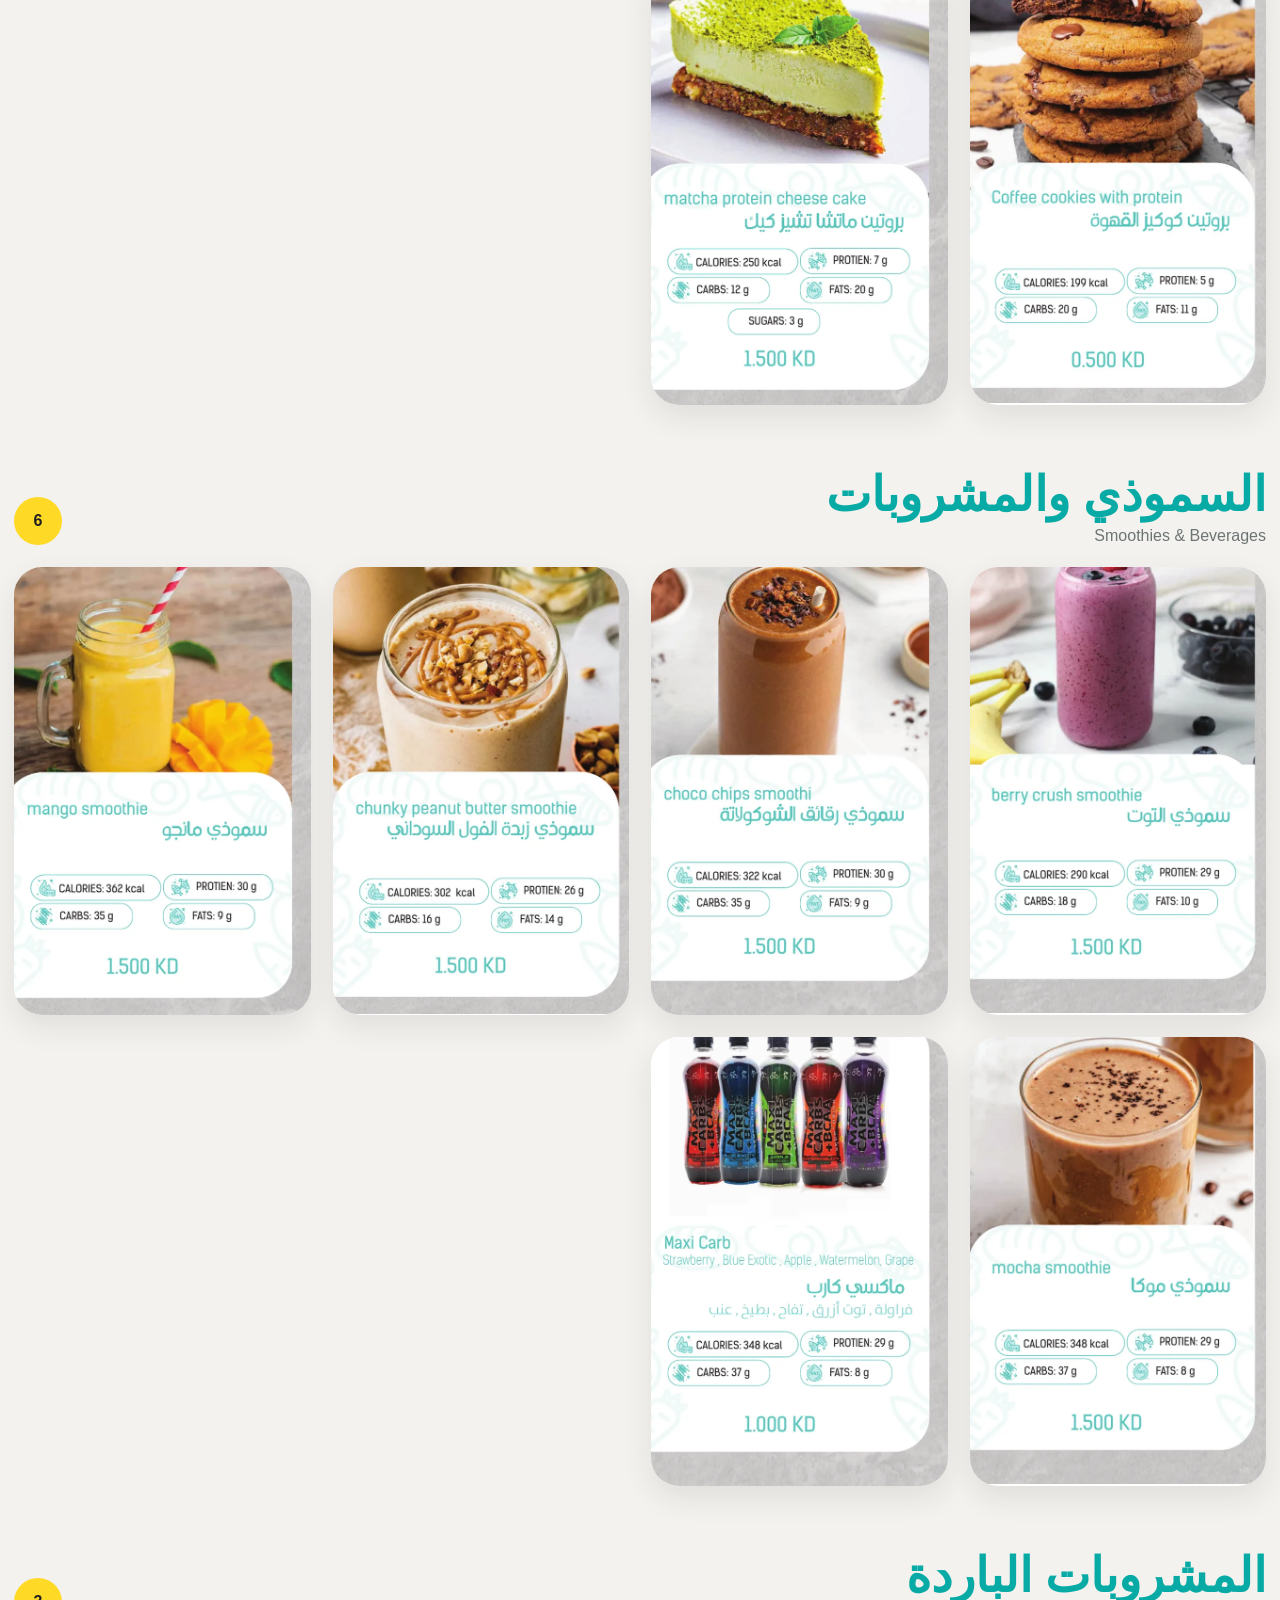
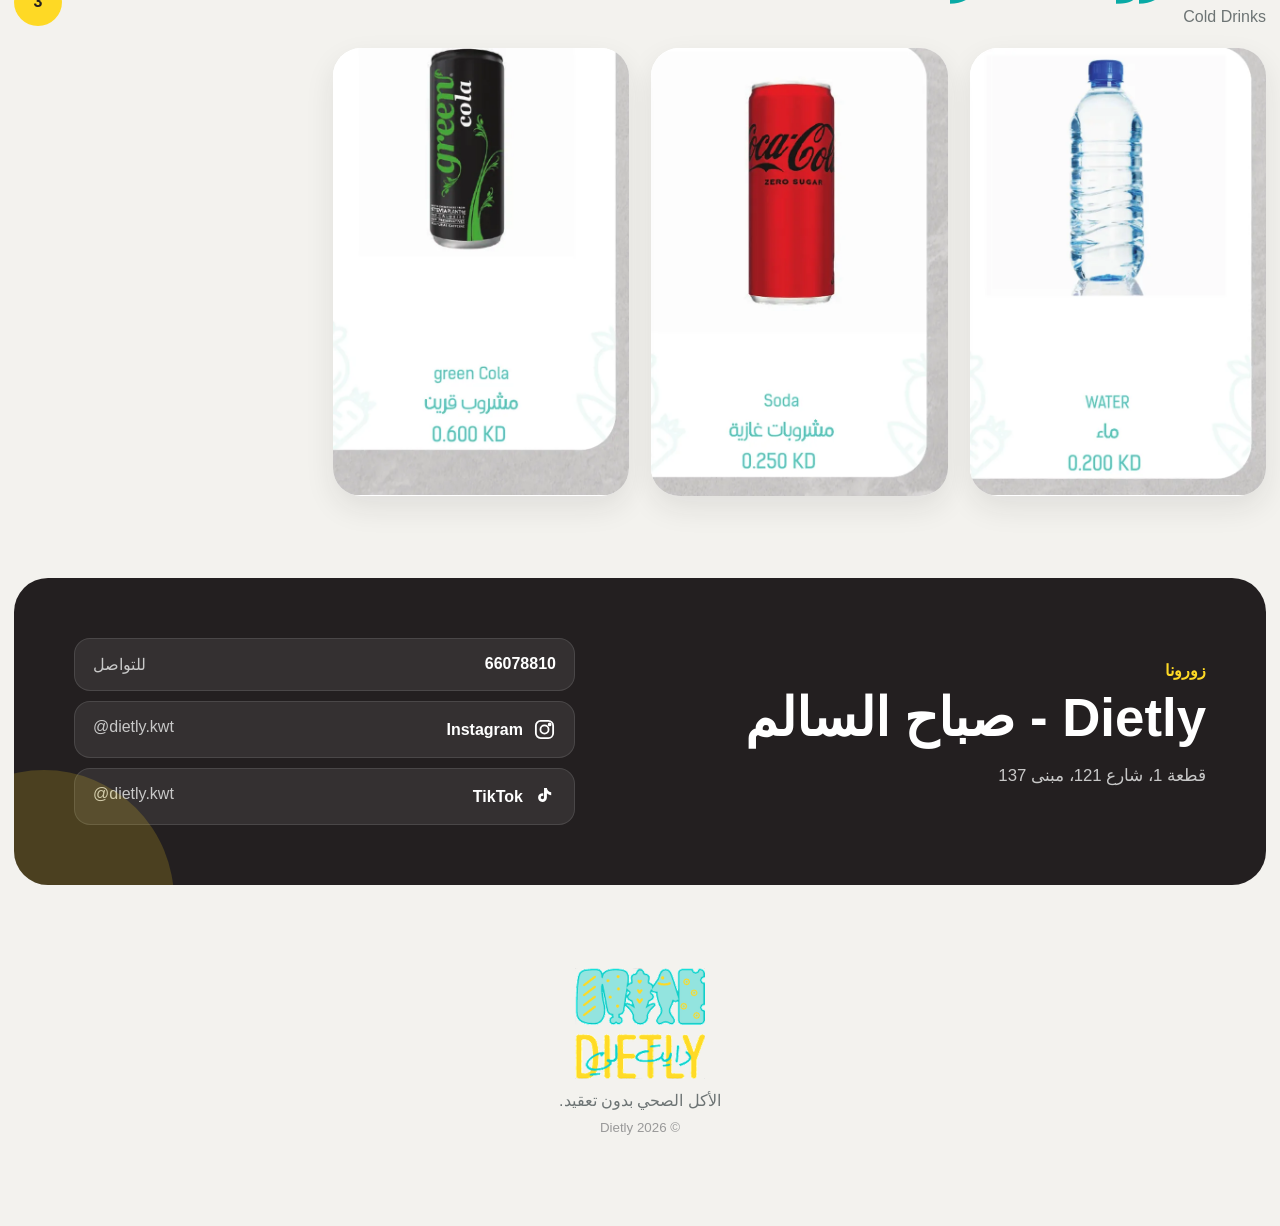
==== commit f7918590: "Rename index(8).html to index.html" ====
--- a/index.html
+++ b/index.html
@@ -3,11 +3,11 @@
 <head>
   <meta charset="utf-8" />
   <meta name="viewport" content="width=device-width, initial-scale=1, viewport-fit=cover" />
-  <meta name="theme-color" content="#10cfc9" />
+  <meta name="theme-color" content="#3BBEB9" />
   <meta name="description" content="منيو دايتلي - وجبات صحية مع السعرات والبروتين والكارب والدهون" />
   <title>Dietly Menu | منيو دايتلي</title>
   <link rel="icon" href="assets/dietly-logo.png" />
-  <link rel="stylesheet" href="styles.css" />
+  <link rel="stylesheet" href="styles.css?v=12" />
 </head>
 <body>
   <div class="paper-noise" aria-hidden="true"></div>
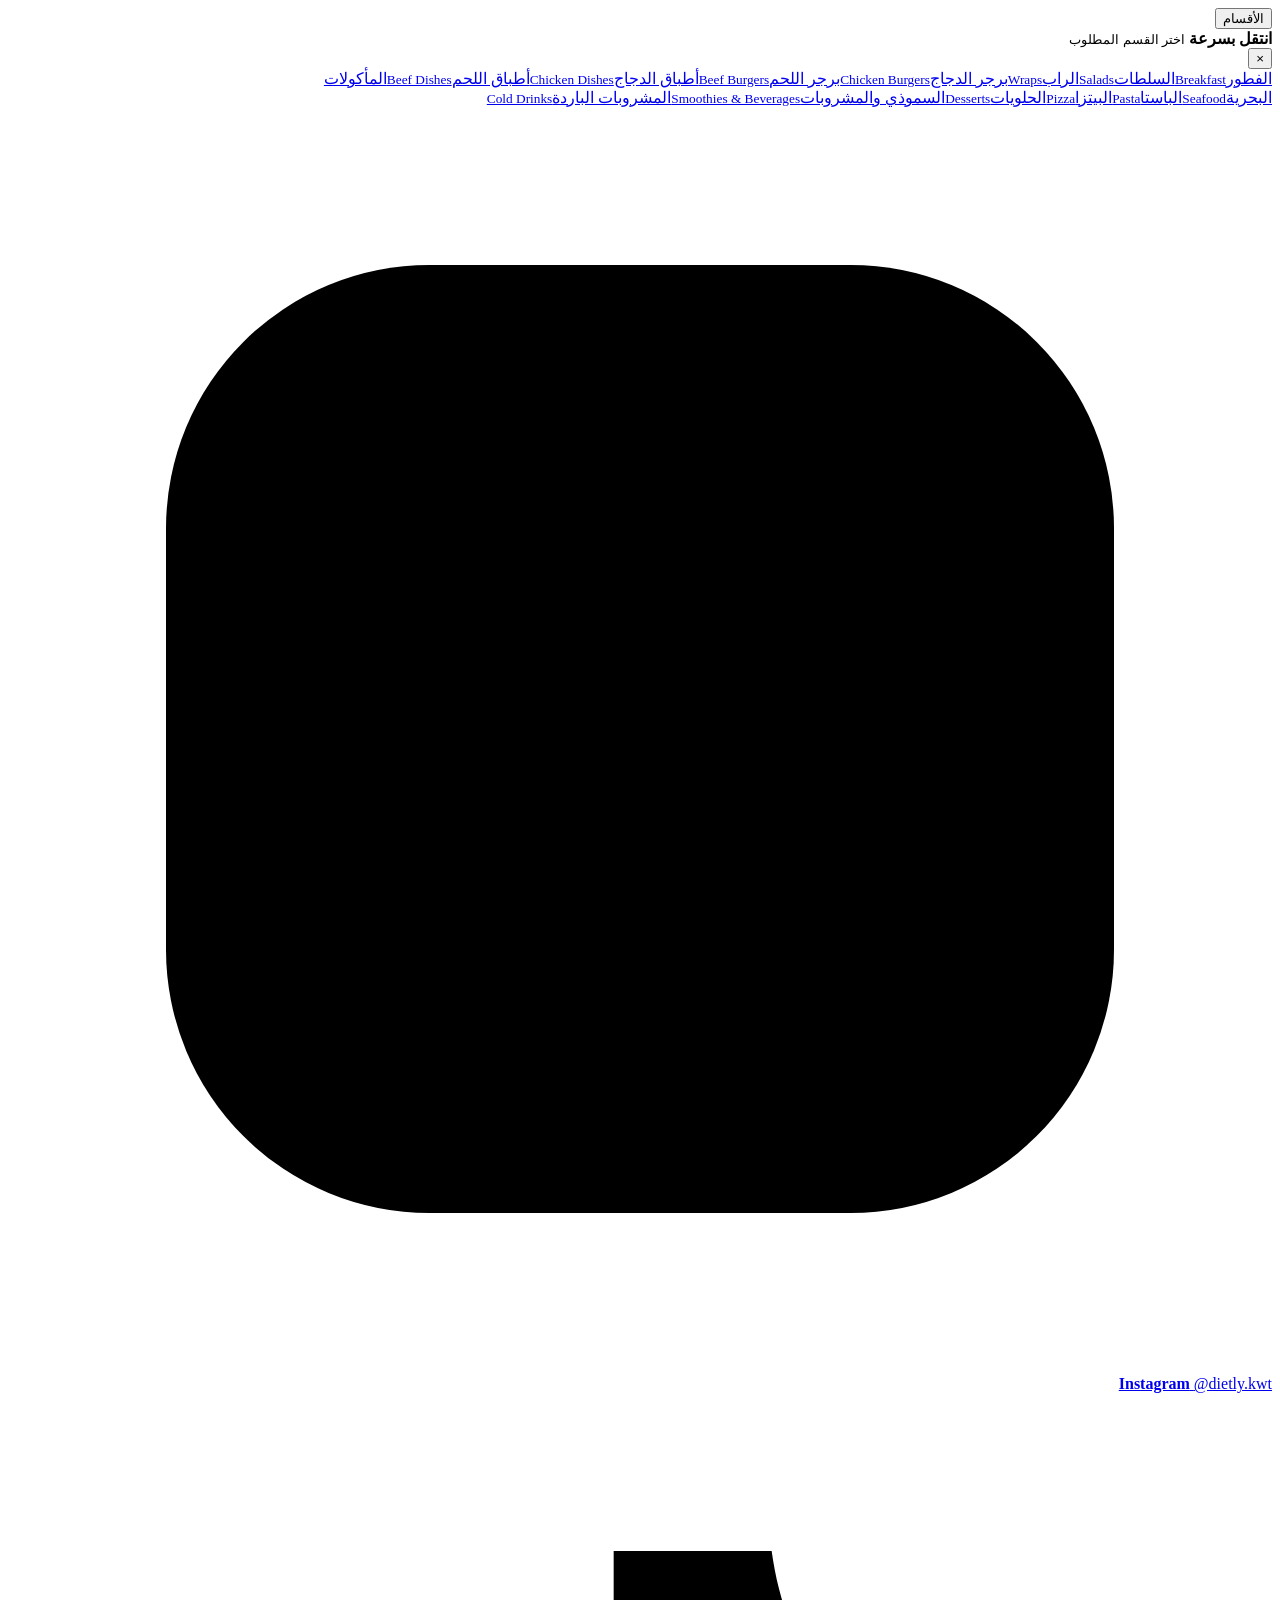
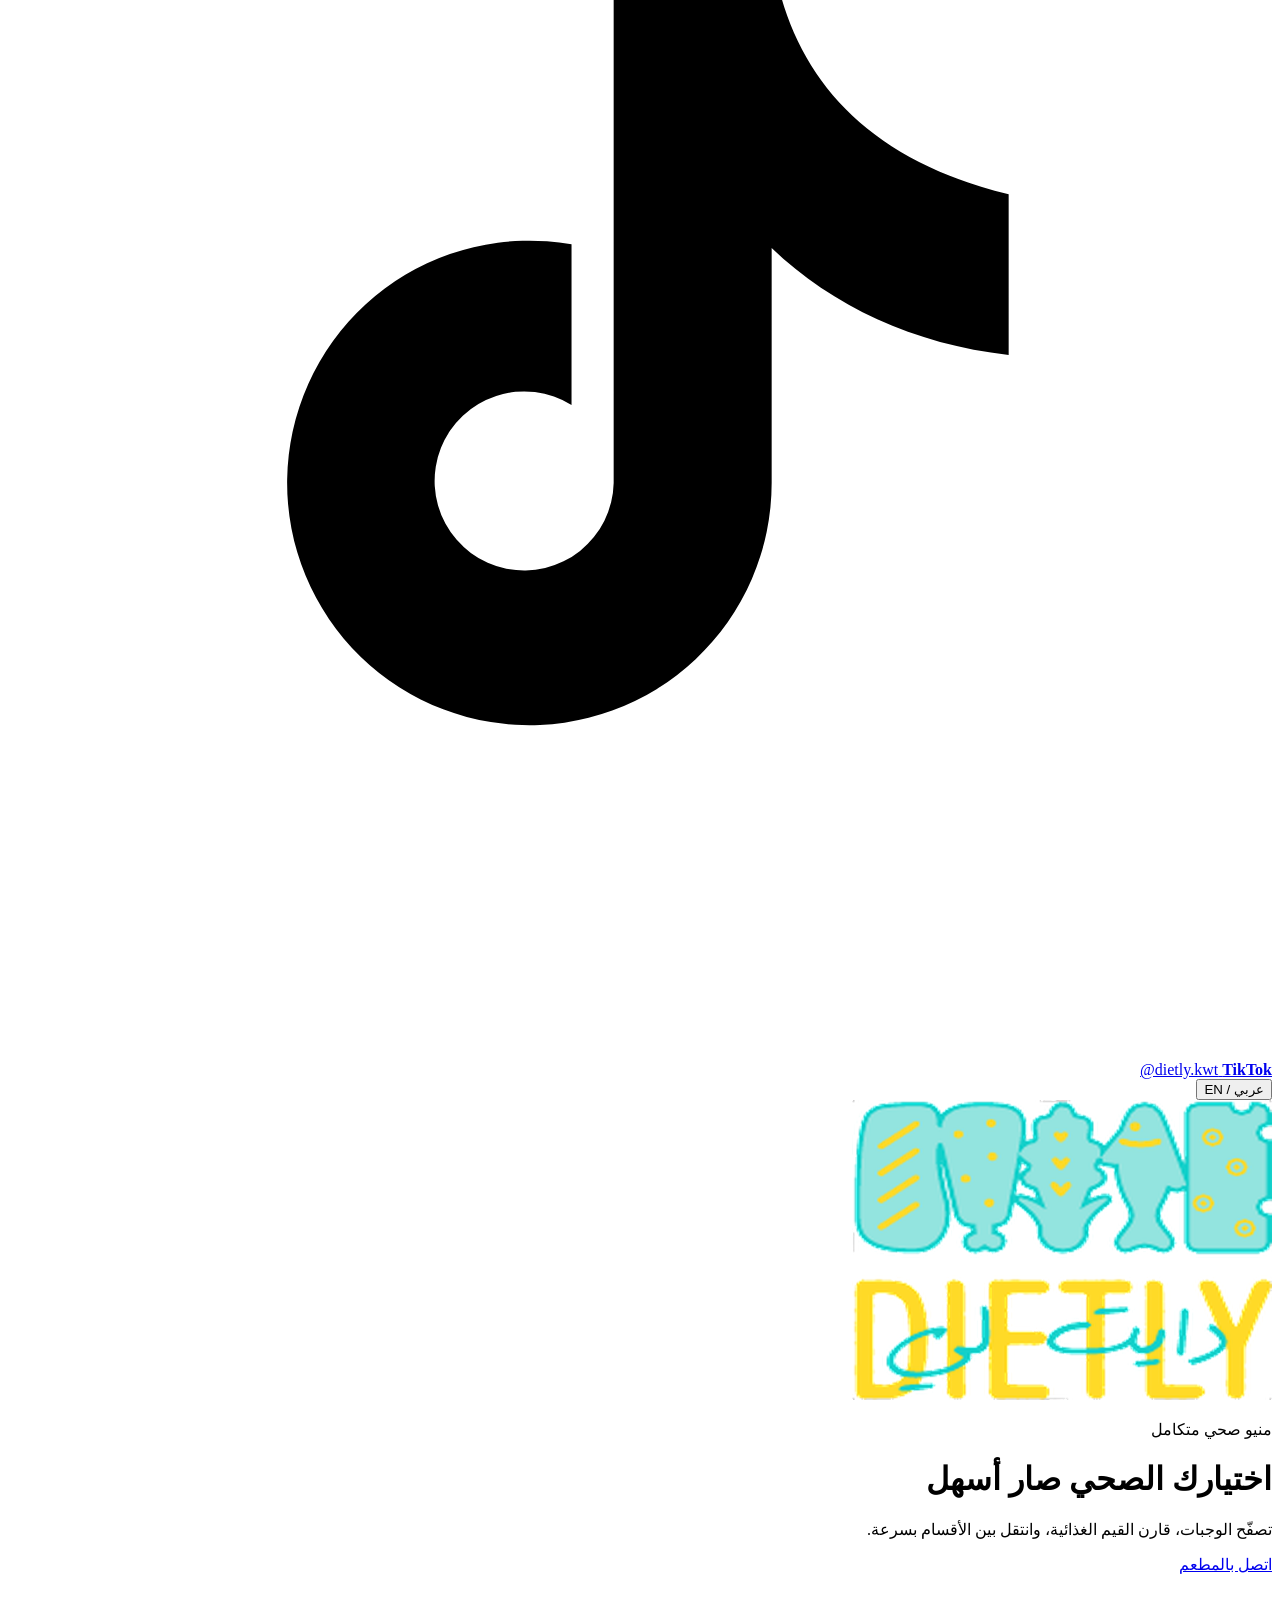
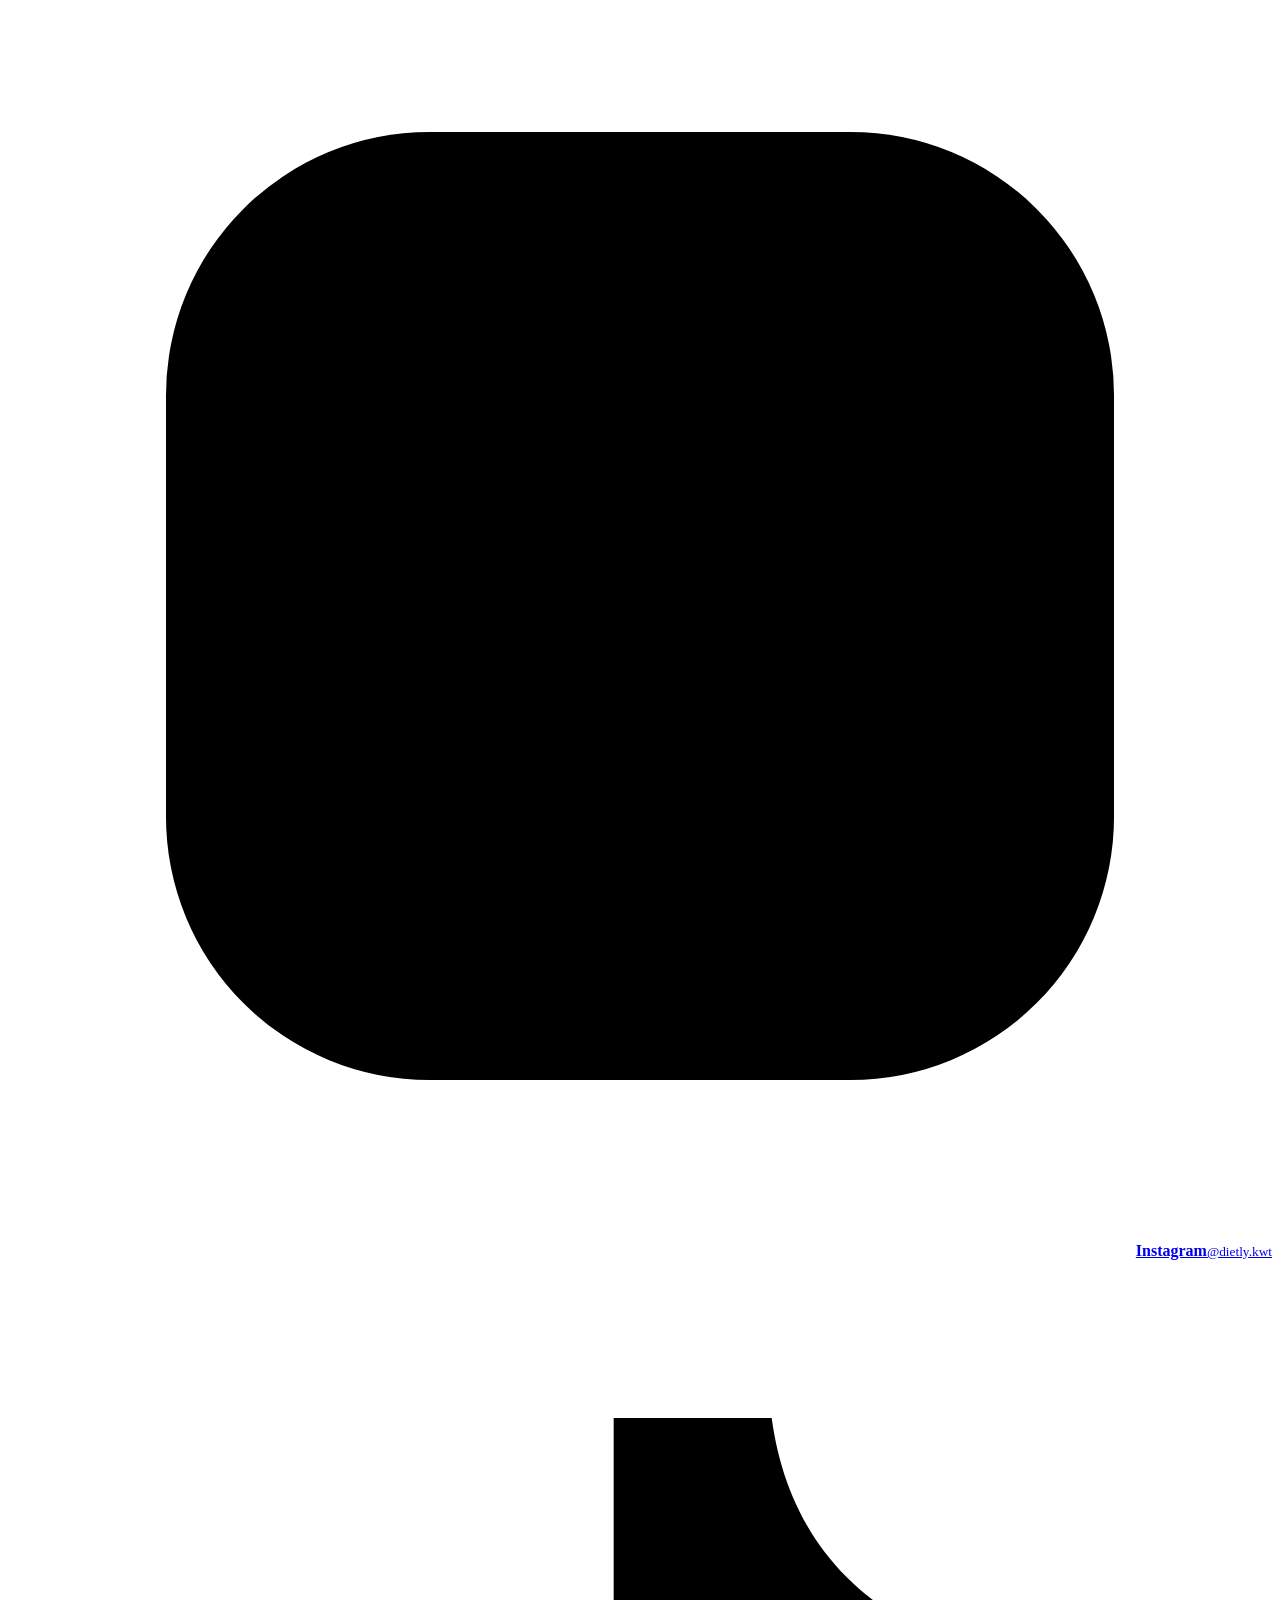
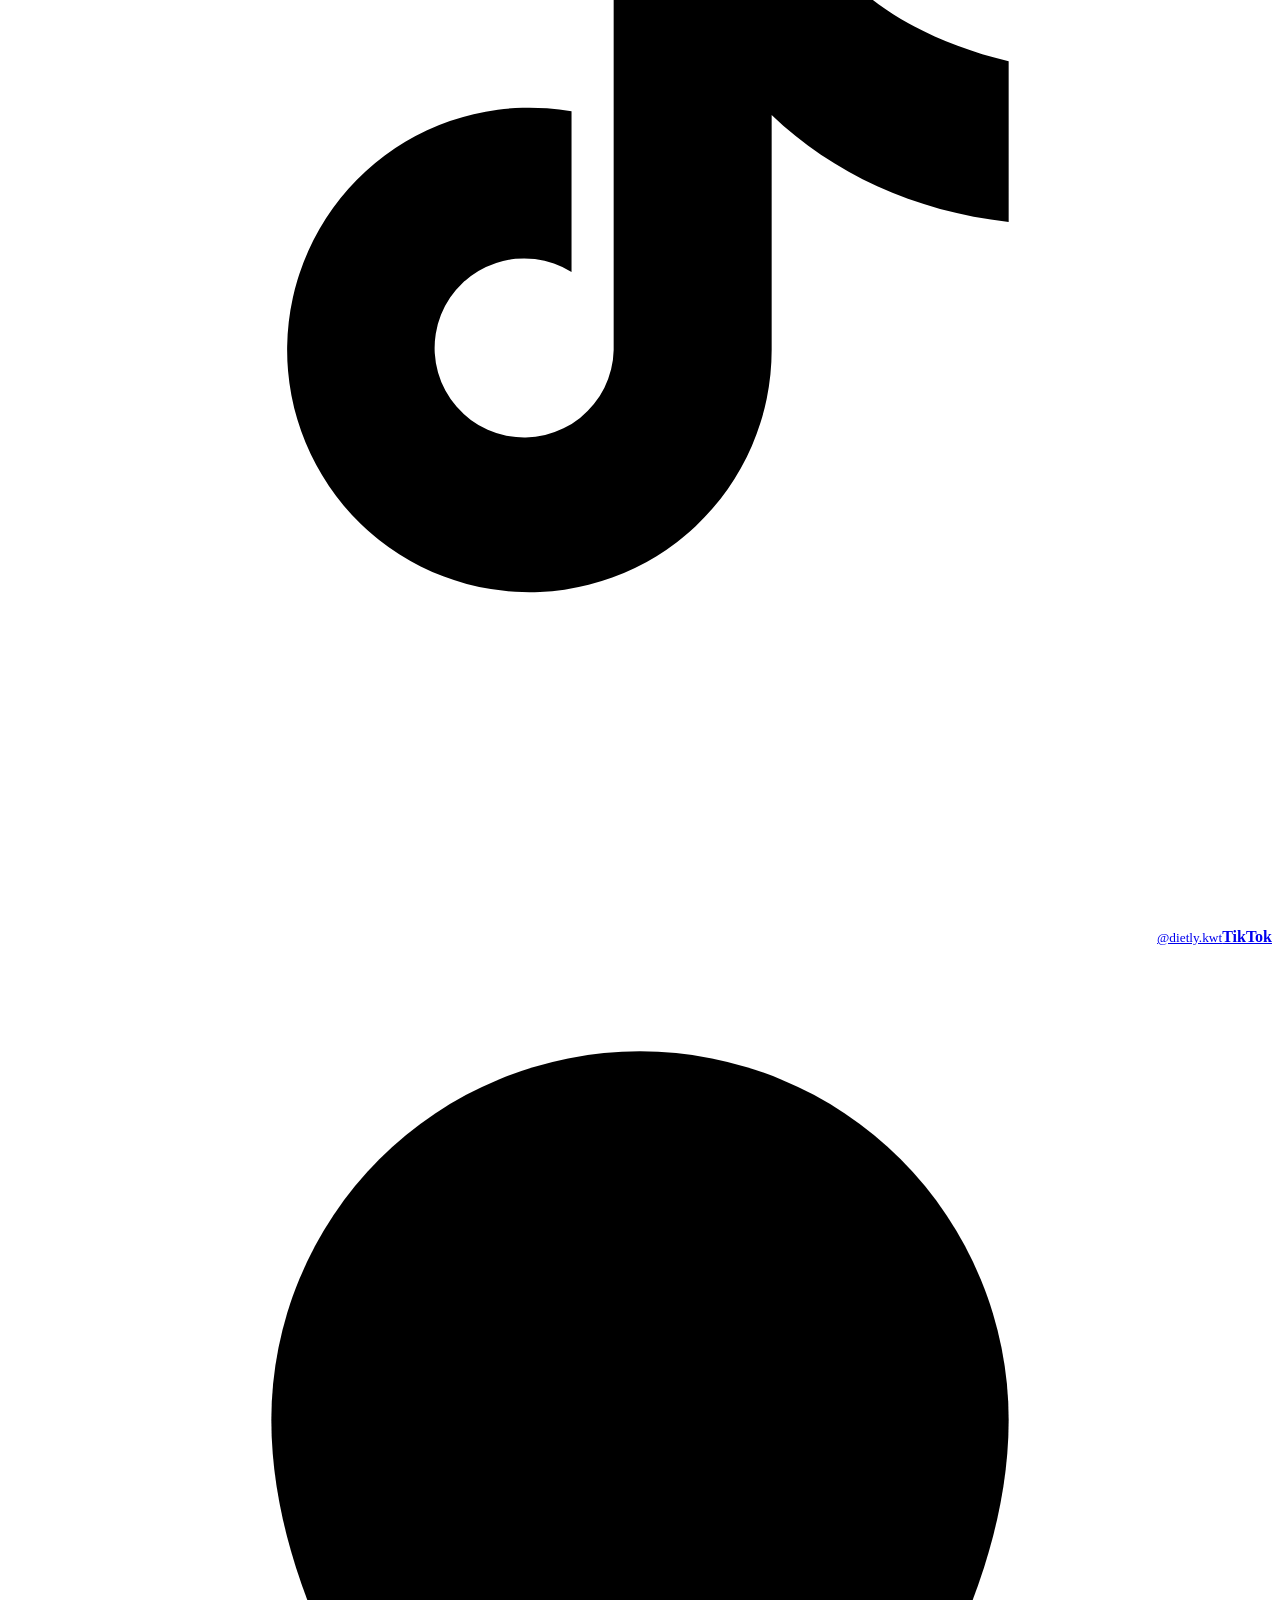
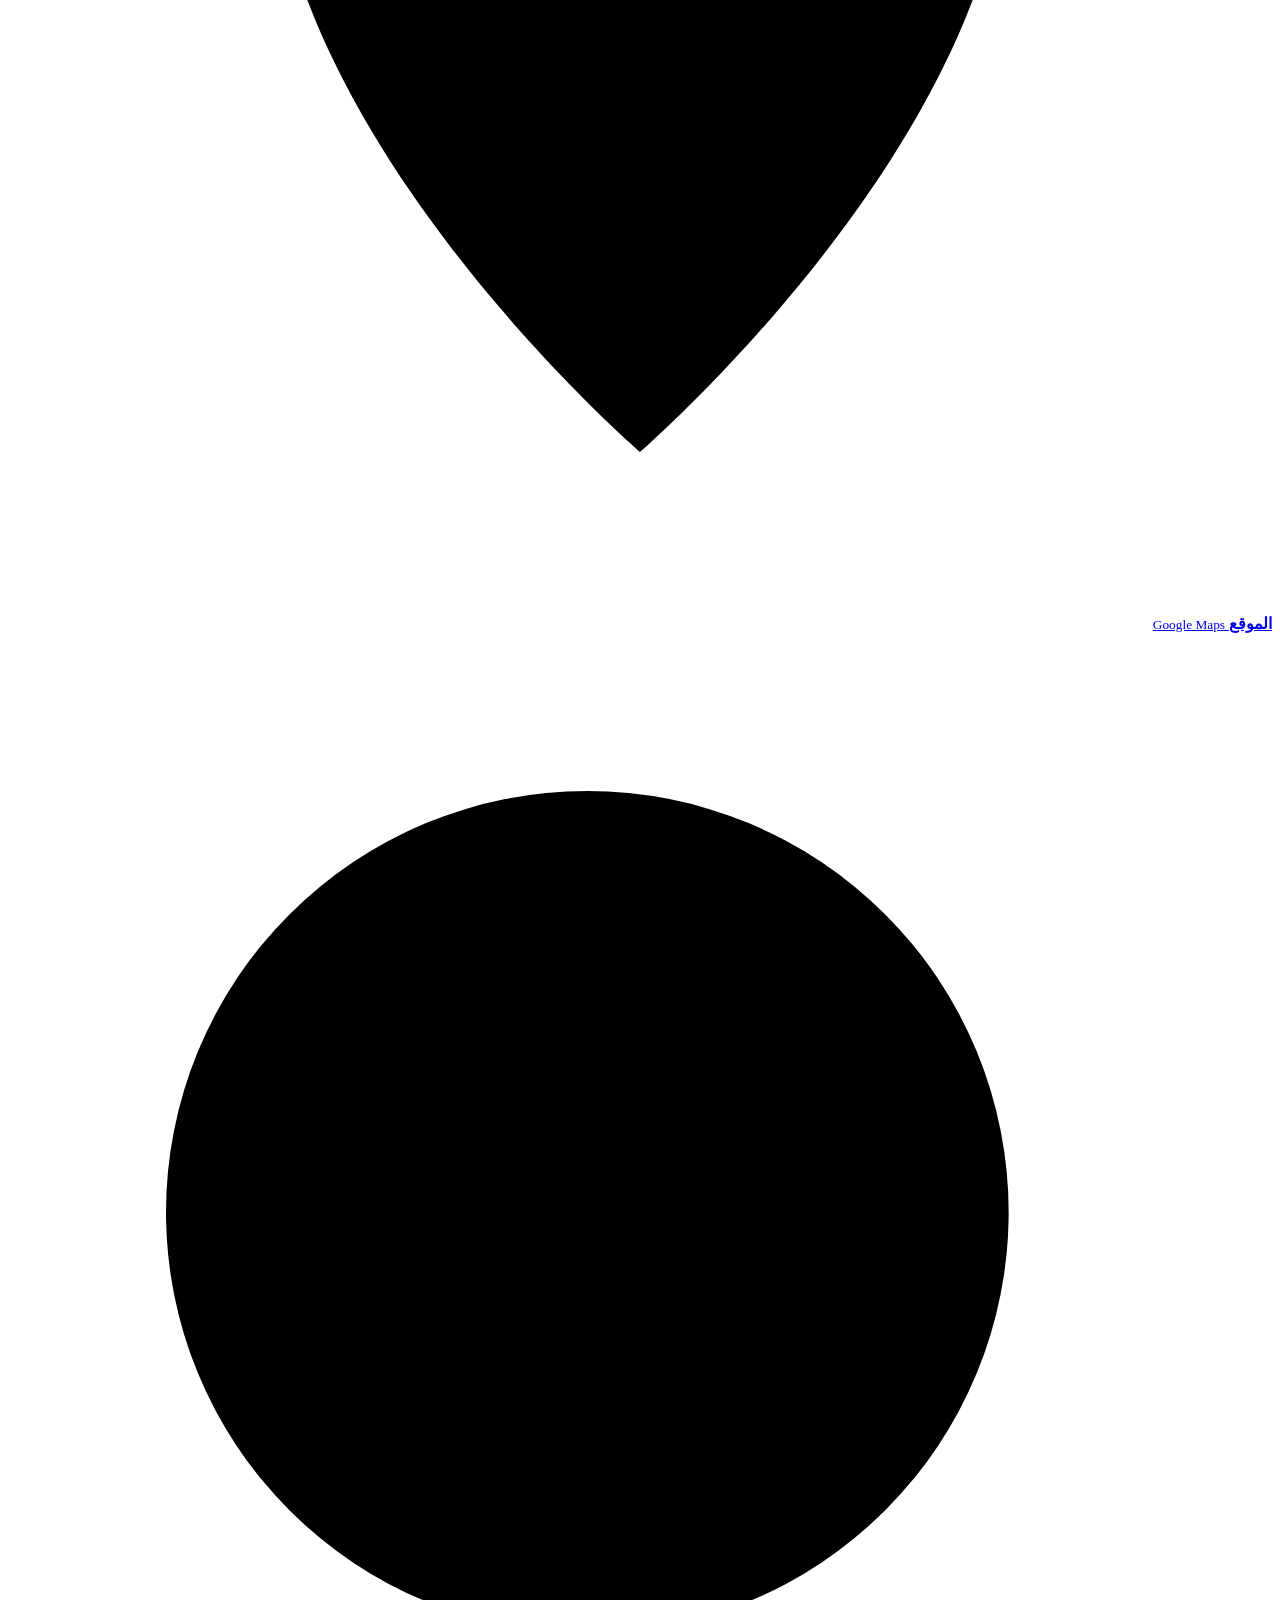
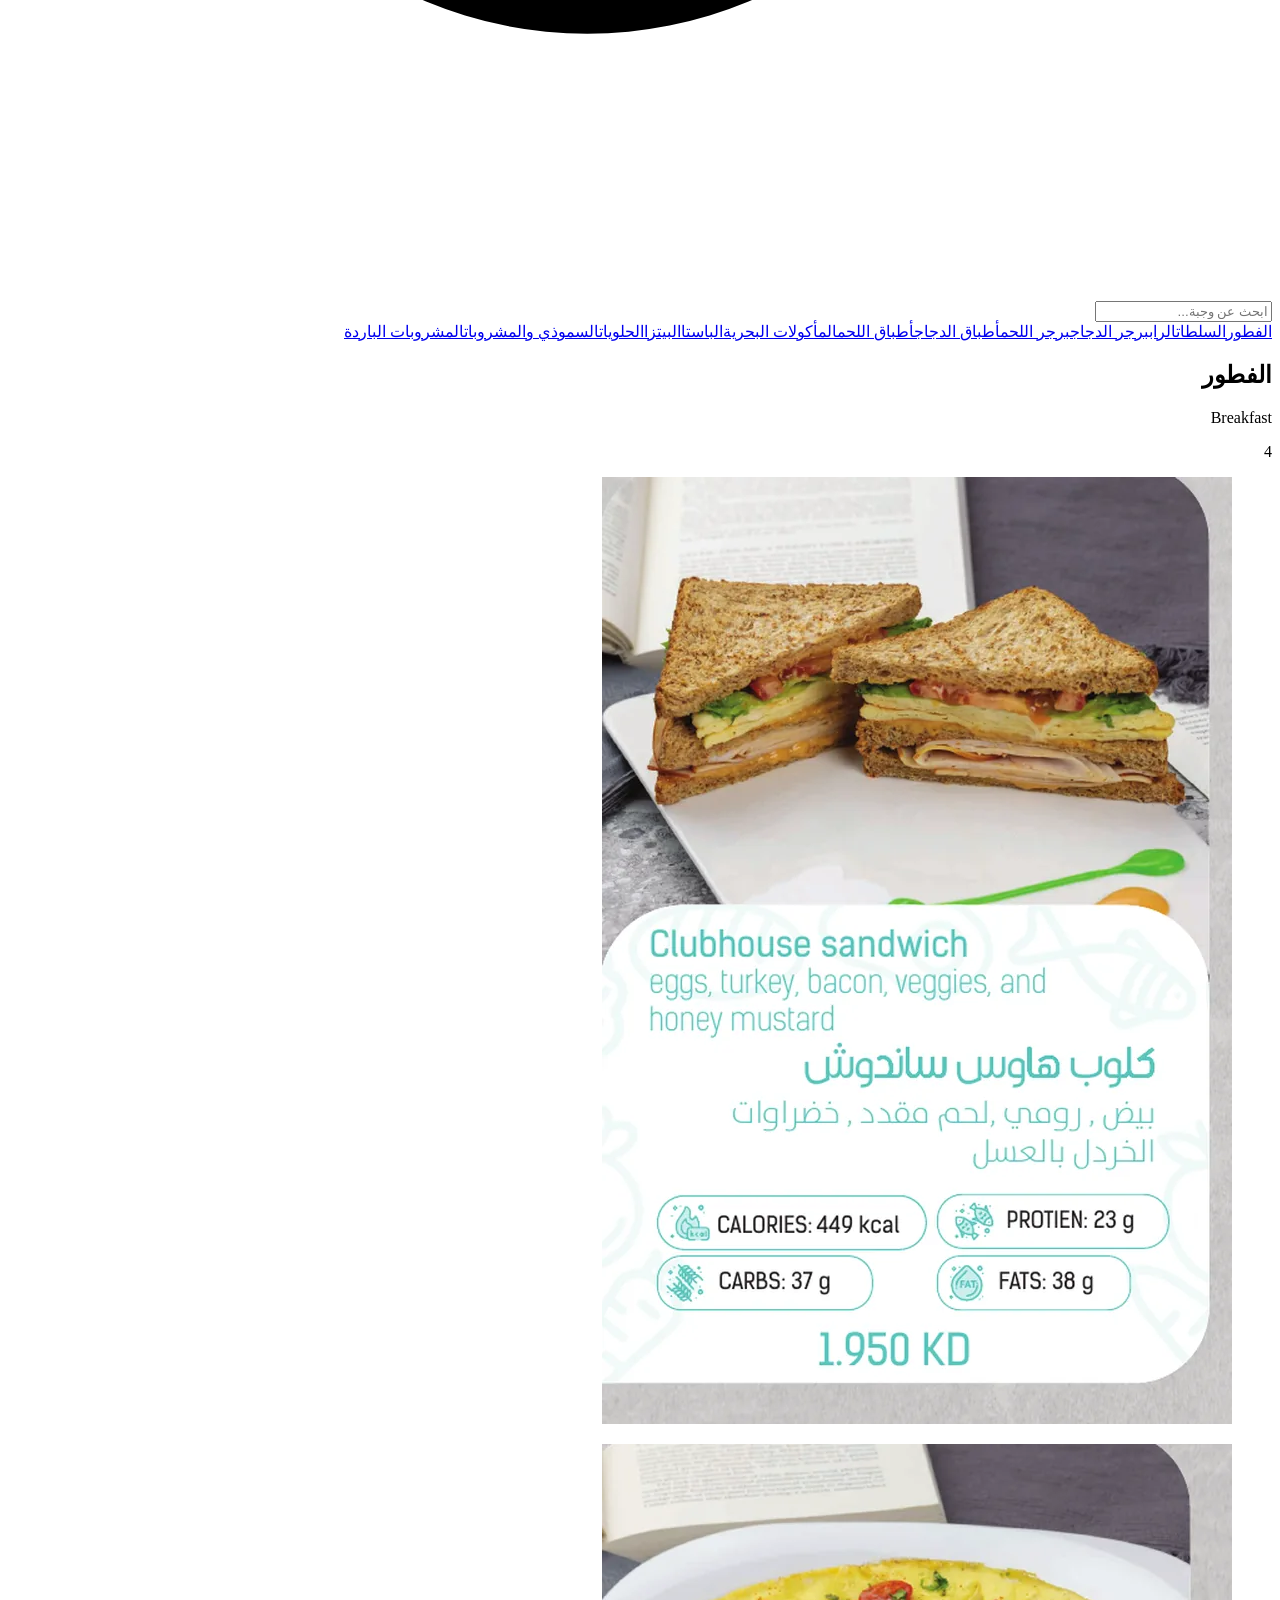
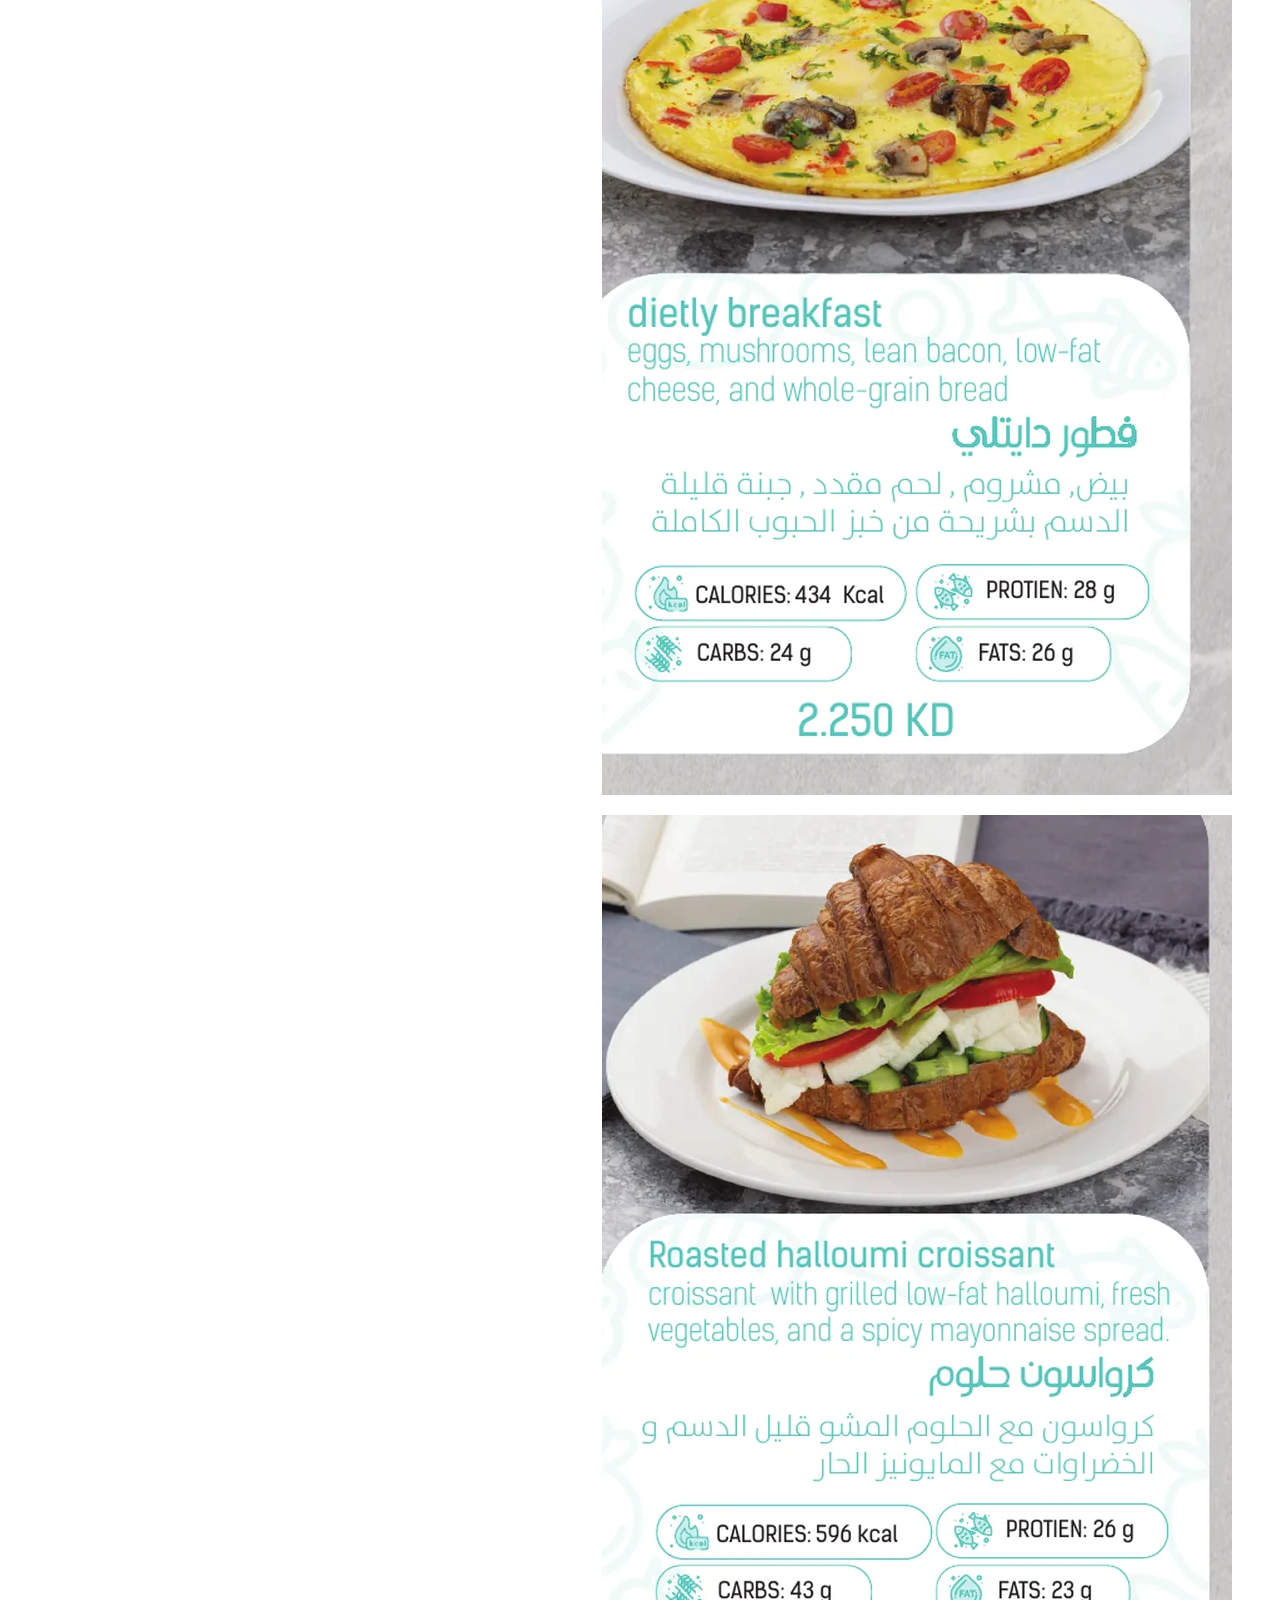
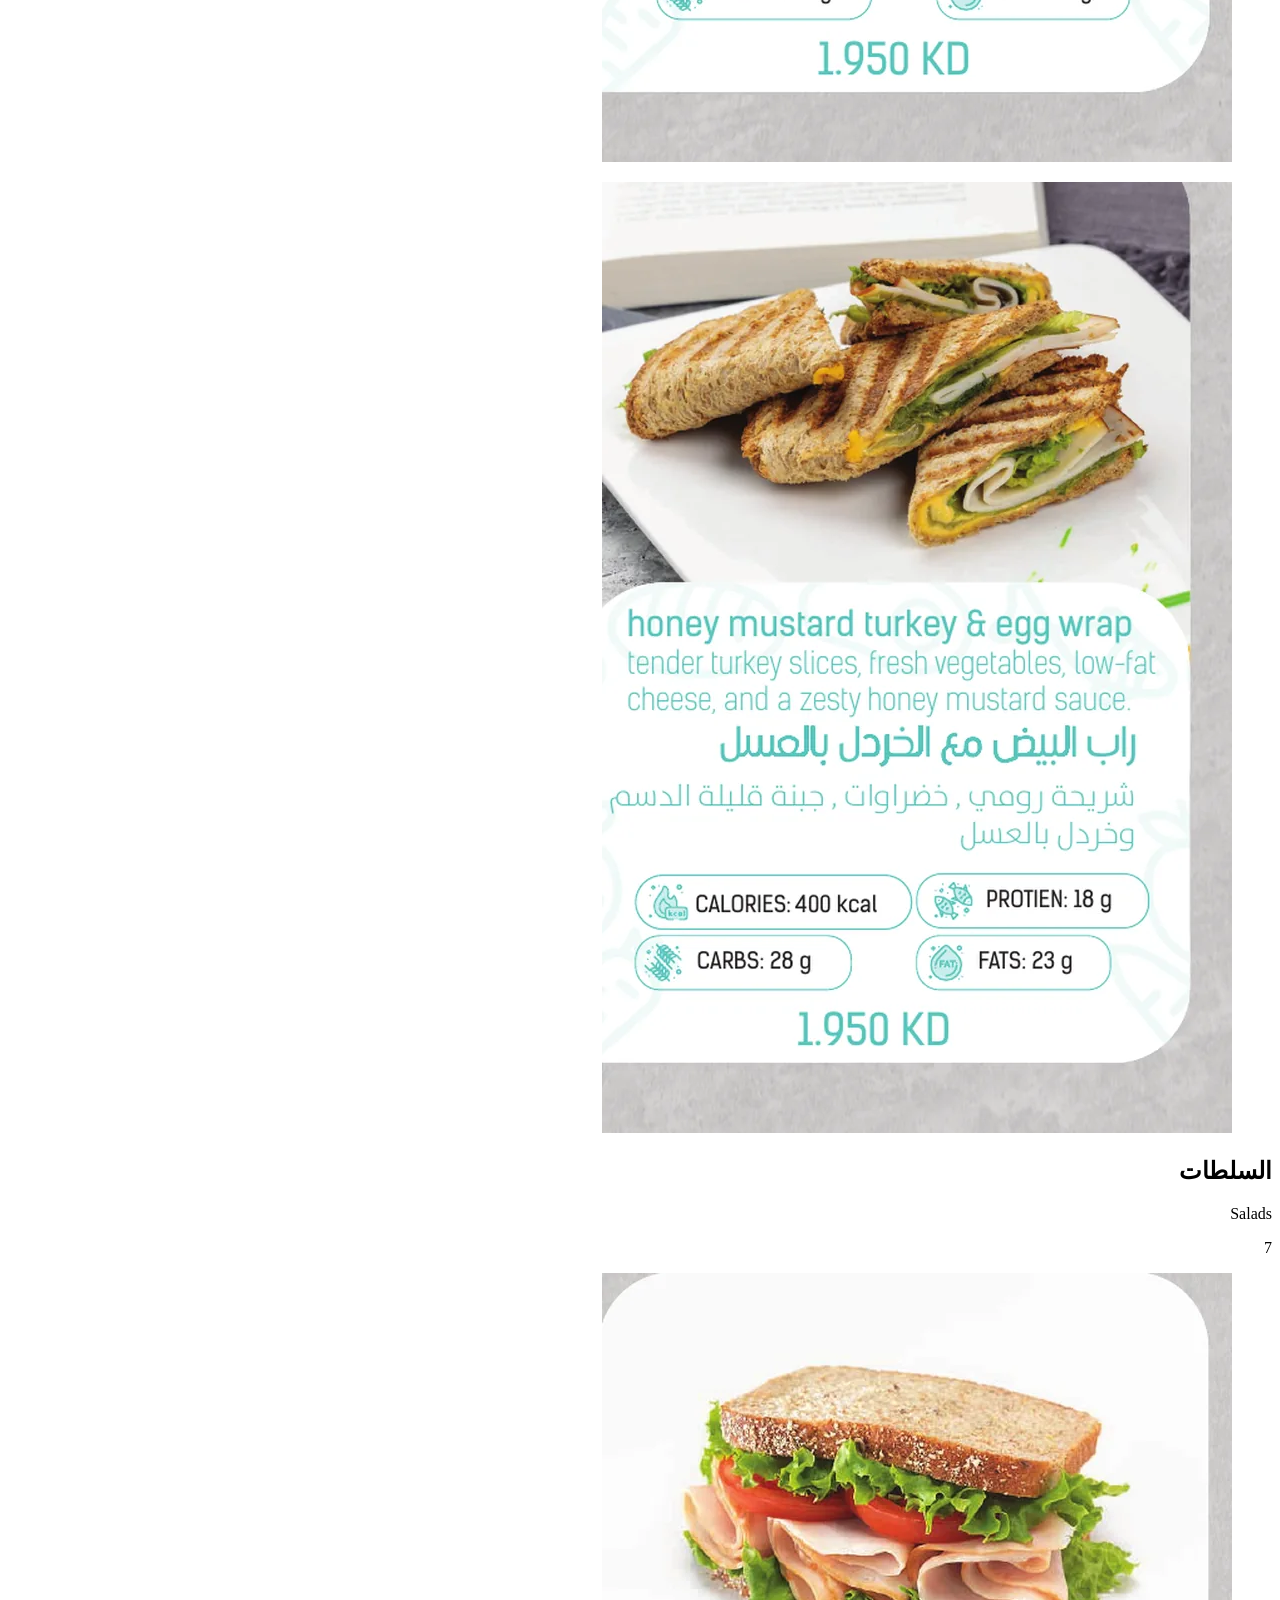
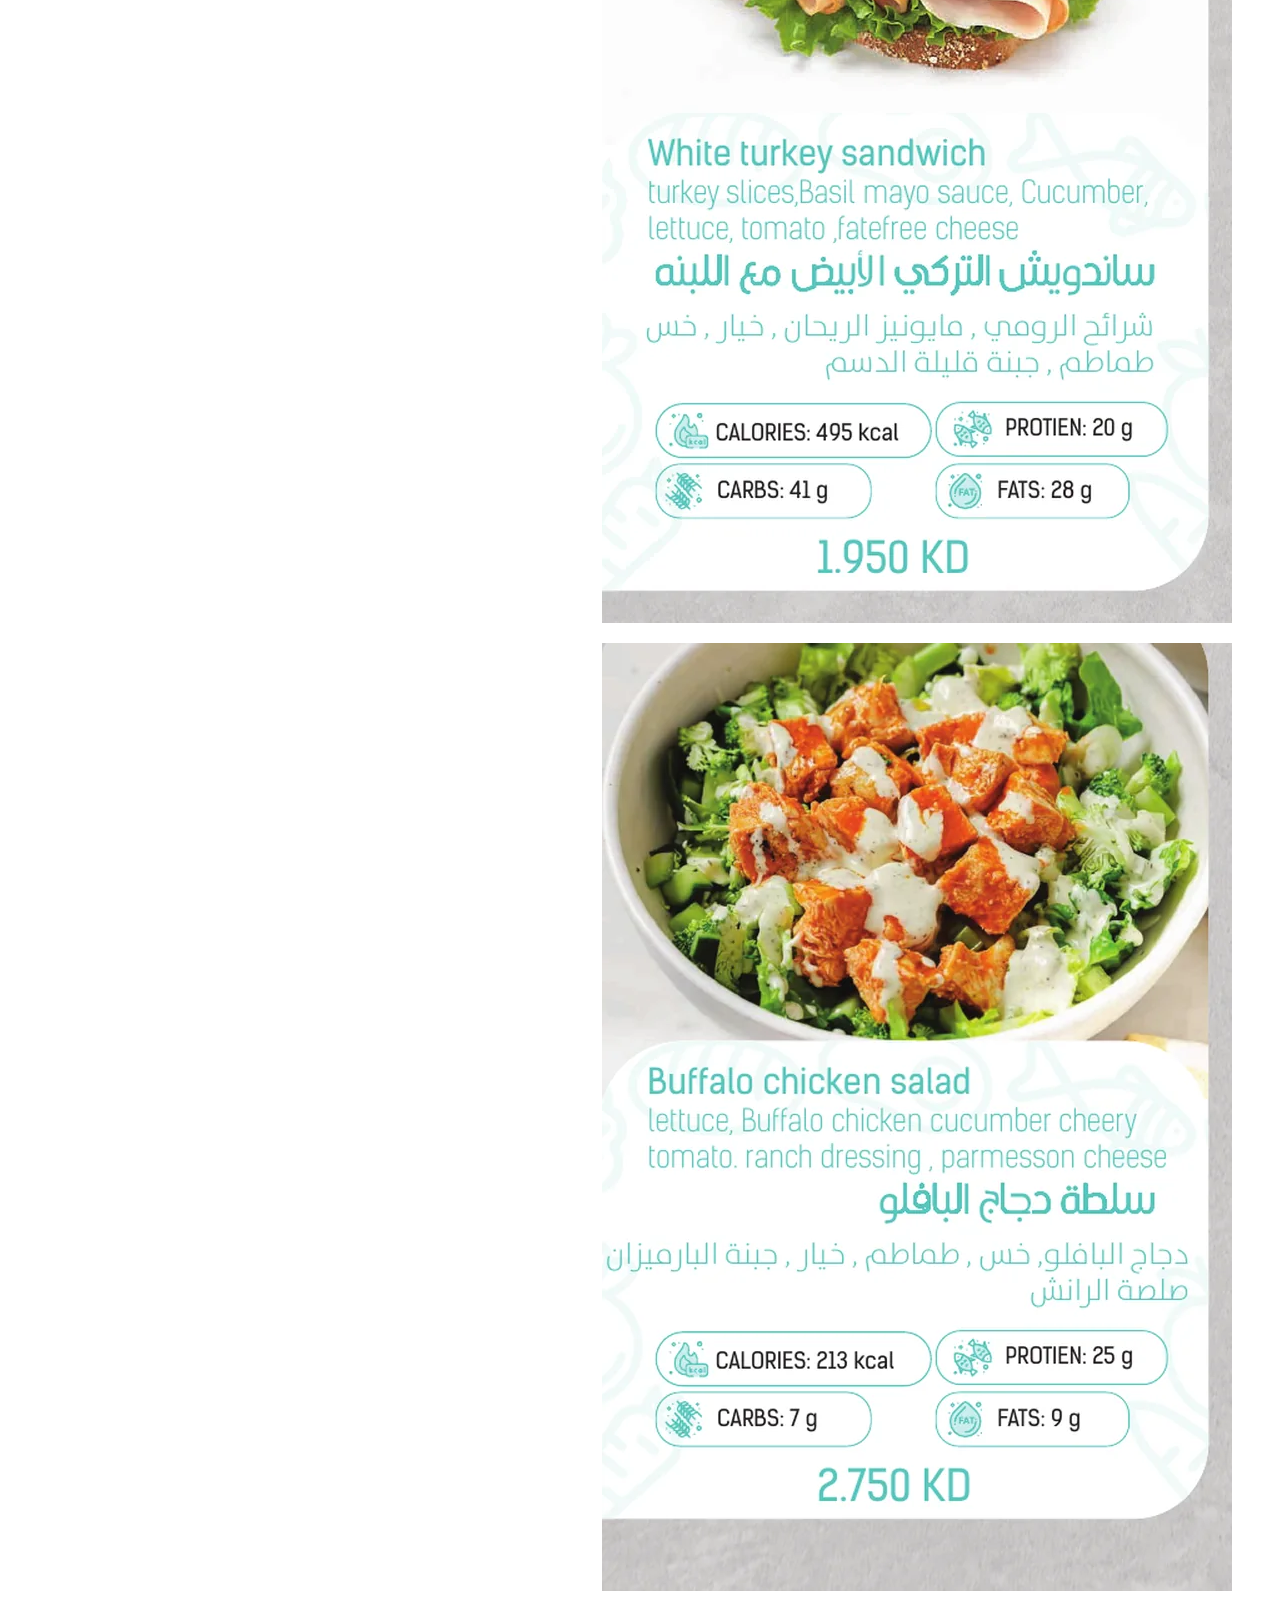
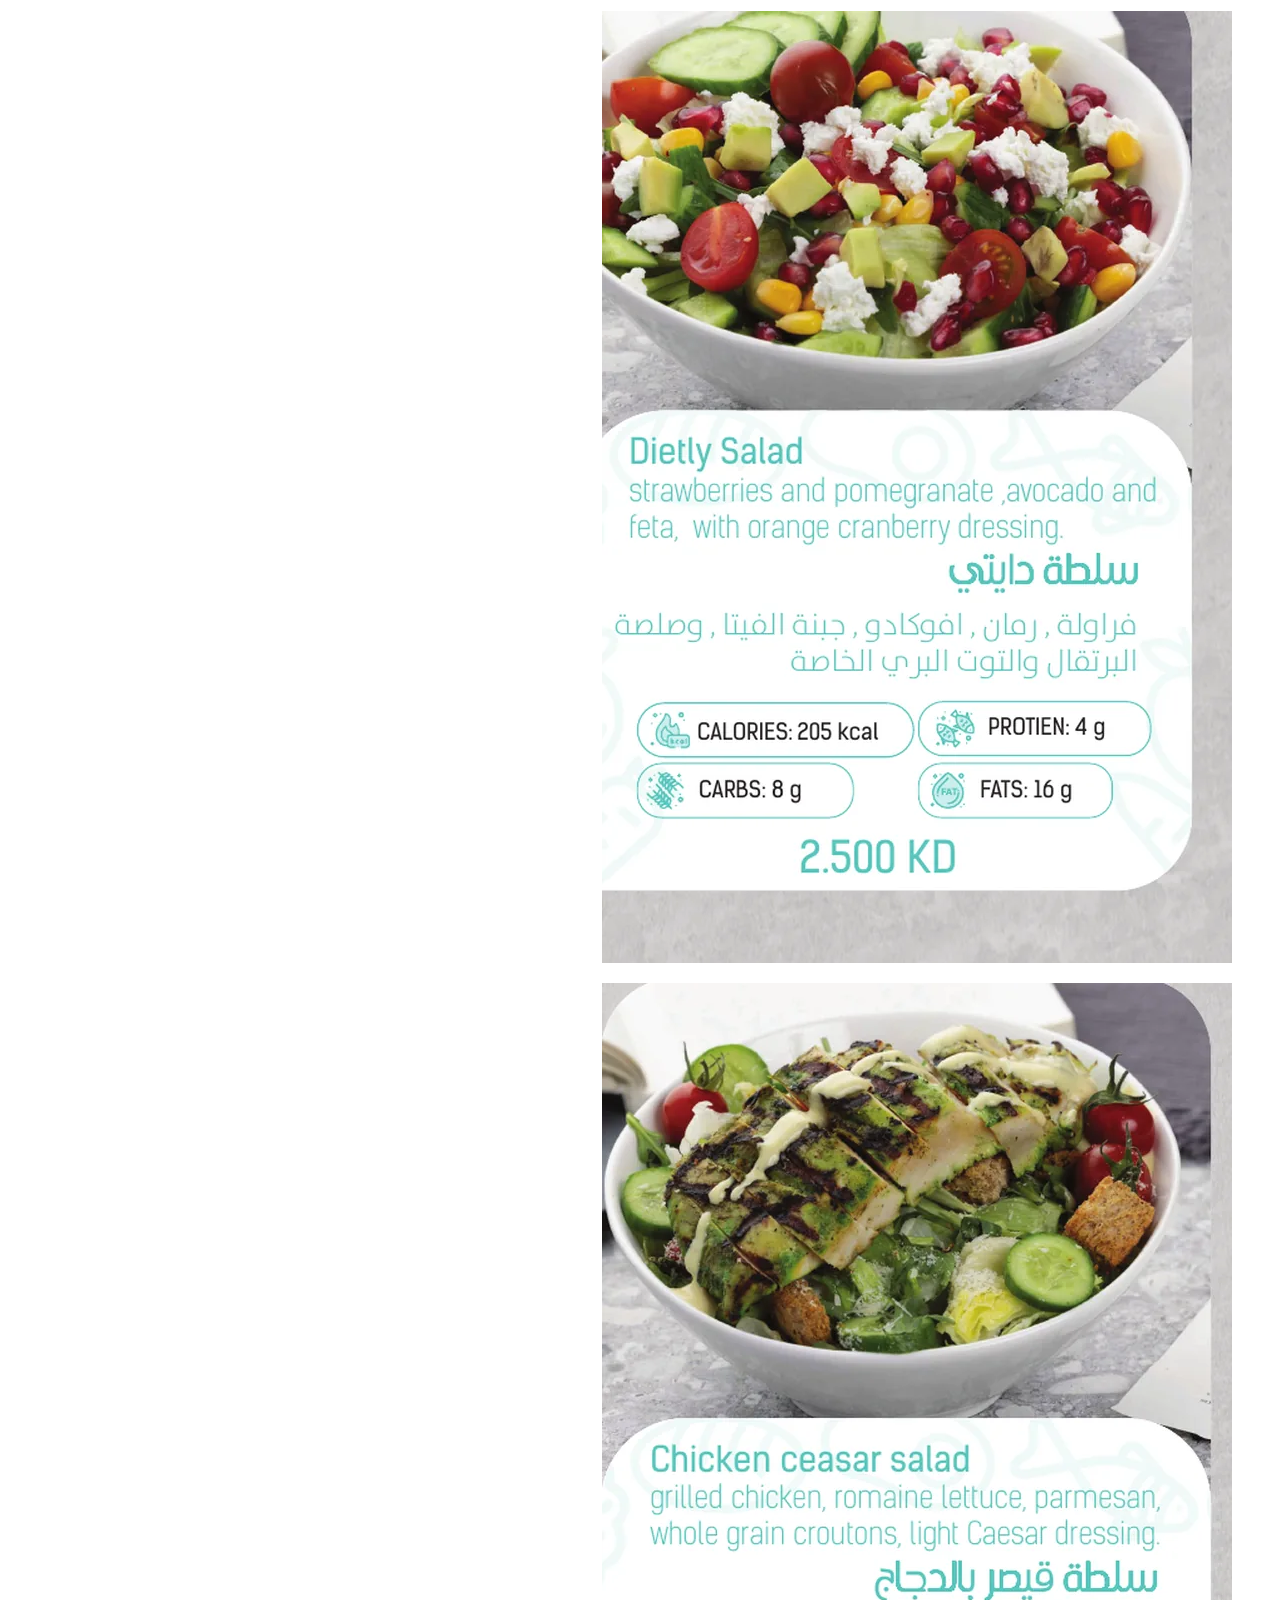
==== commit 6913cf68: "Rename index(9).html to index.html" ====
--- a/index.html
+++ b/index.html
@@ -7,7 +7,7 @@
   <meta name="description" content="منيو دايتلي - وجبات صحية مع السعرات والبروتين والكارب والدهون" />
   <title>Dietly Menu | منيو دايتلي</title>
   <link rel="icon" href="assets/dietly-logo.png" />
-  <link rel="stylesheet" href="styles.css?v=12" />
+  <link rel="stylesheet" href="styles.css?v=13" />
 </head>
 <body>
   <div class="paper-noise" aria-hidden="true"></div>
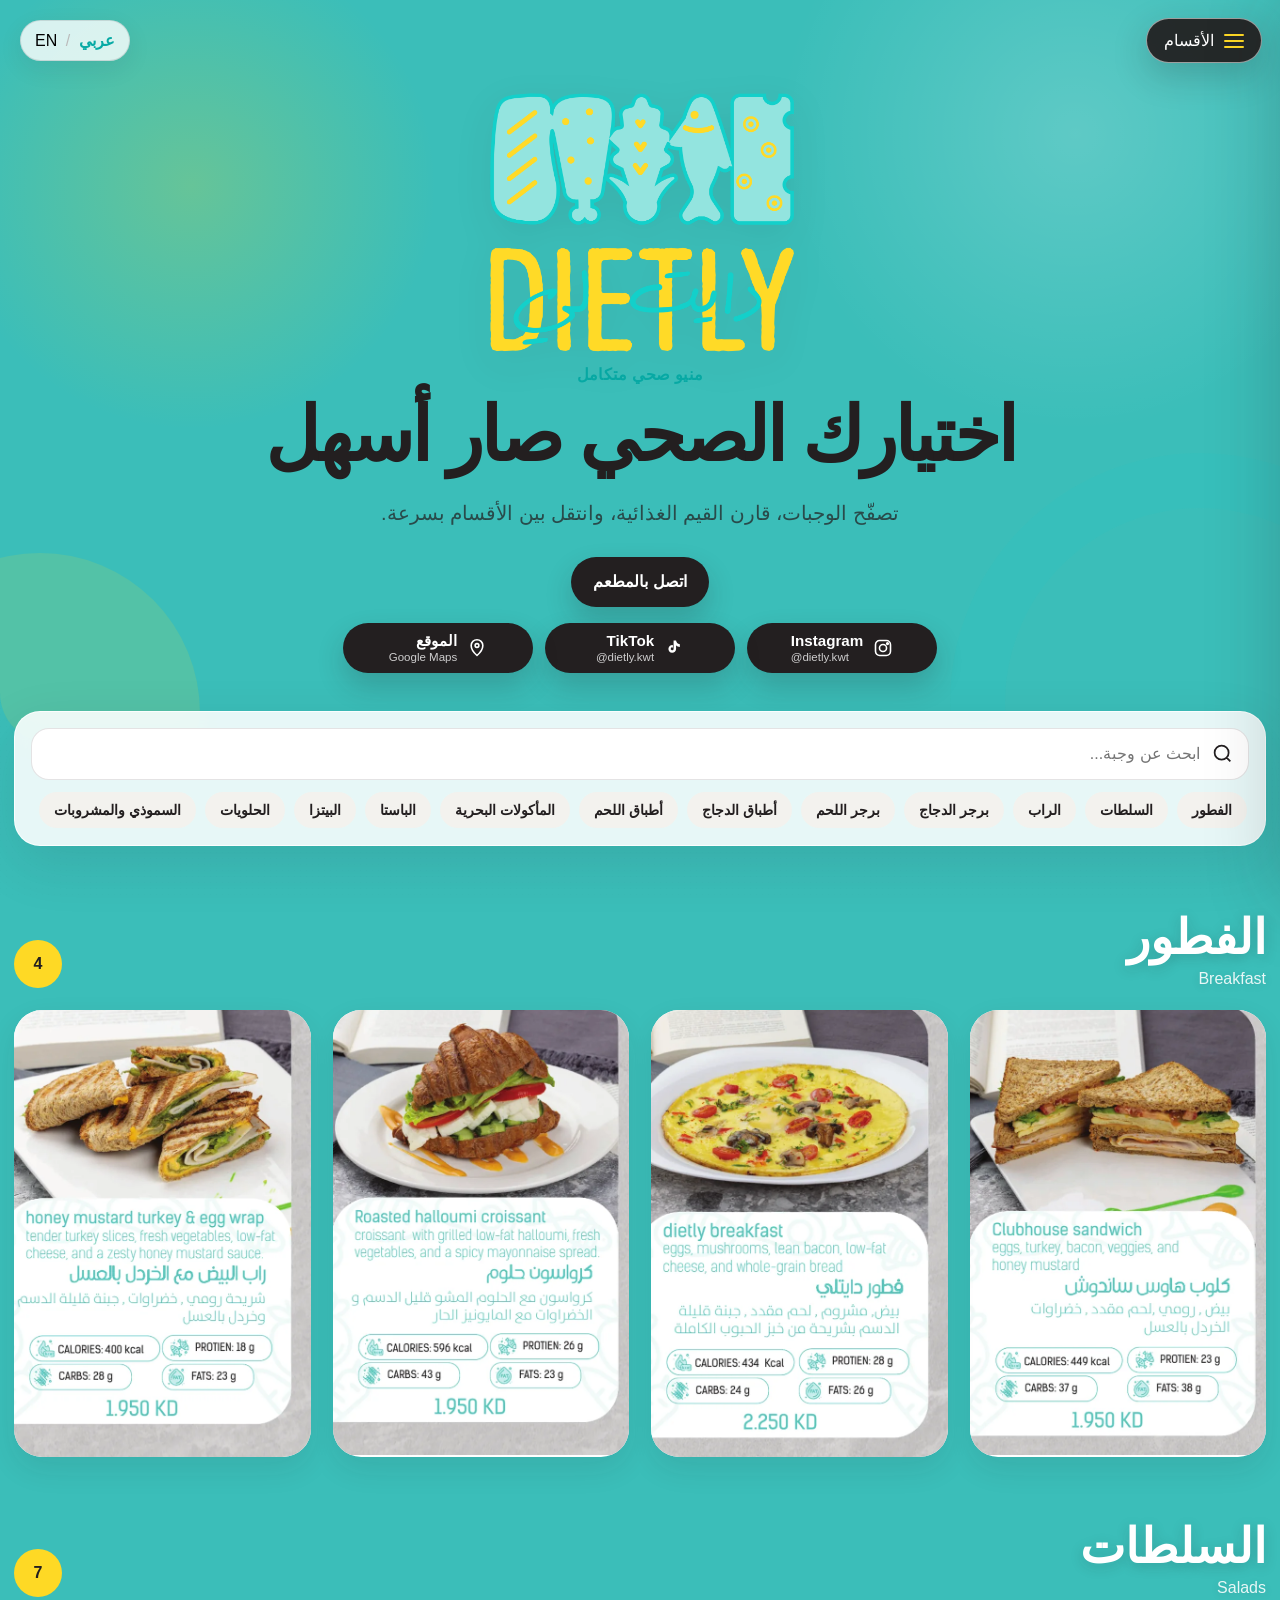
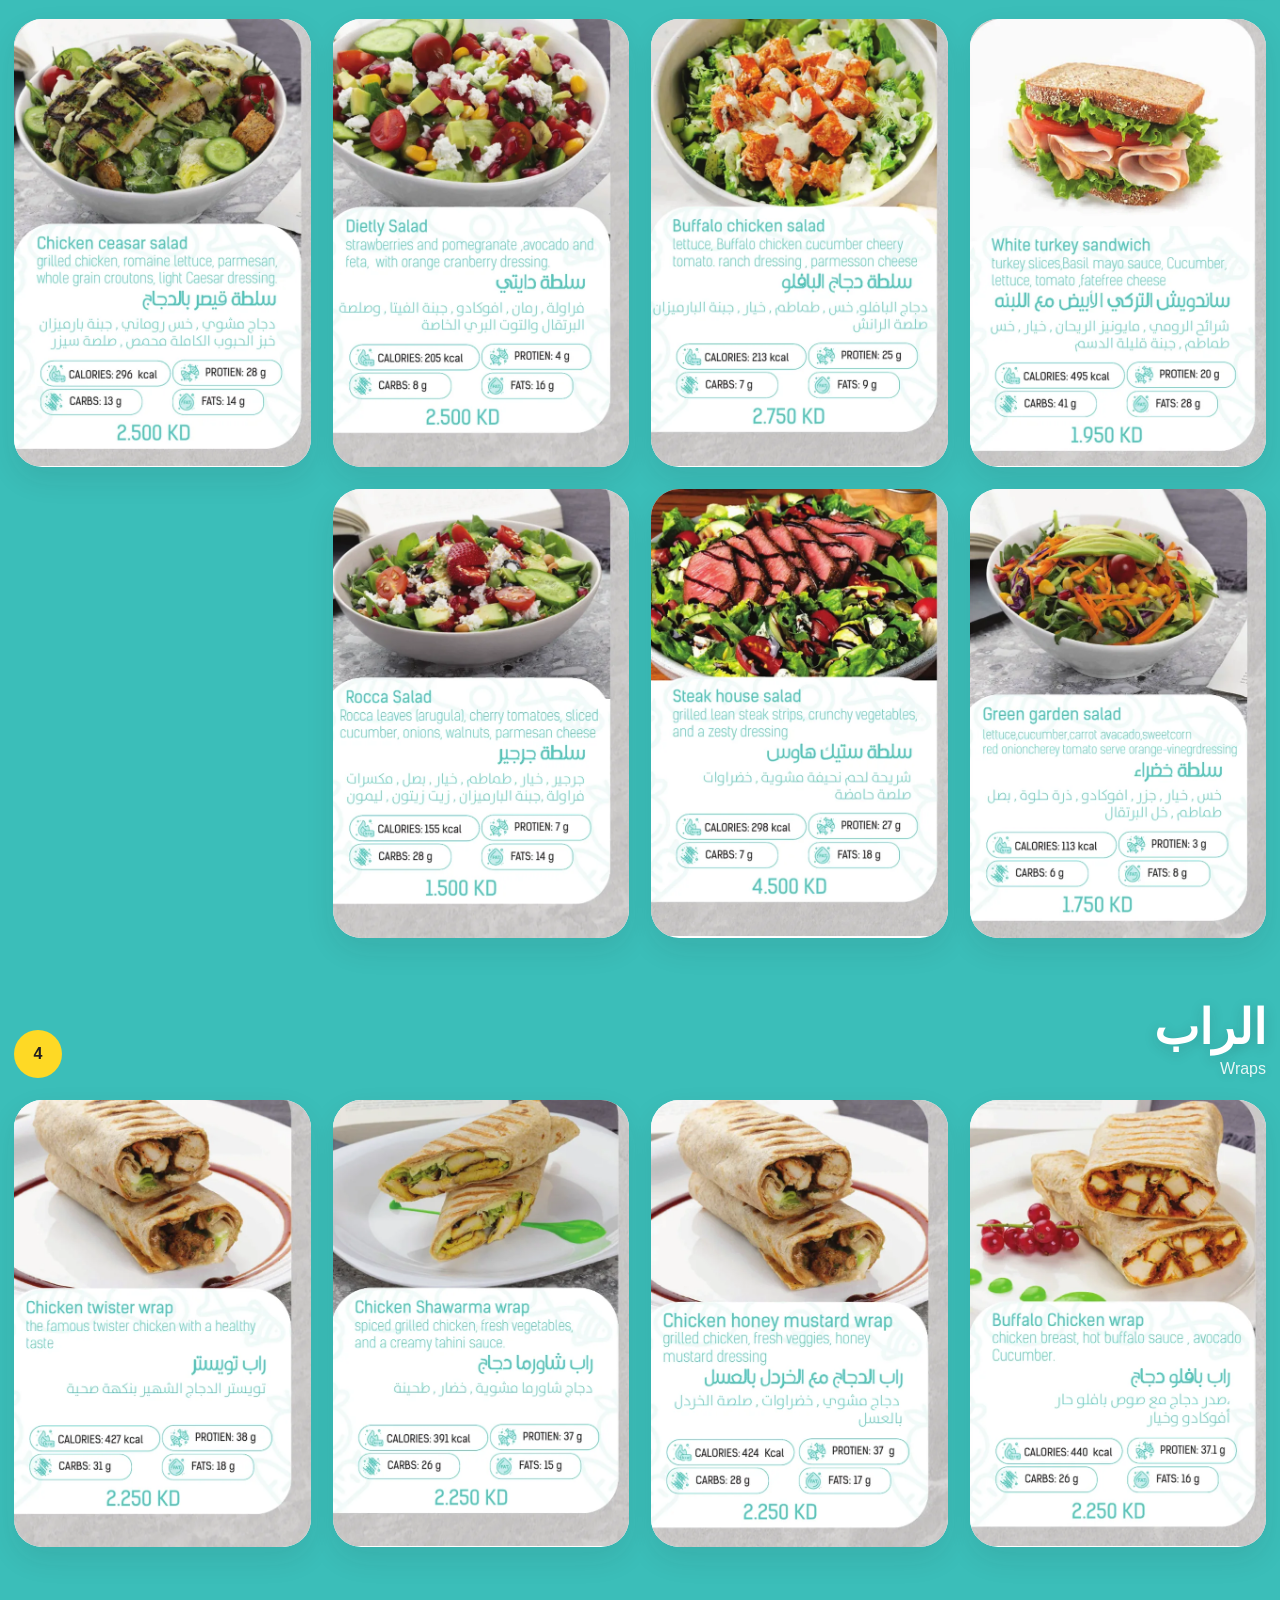
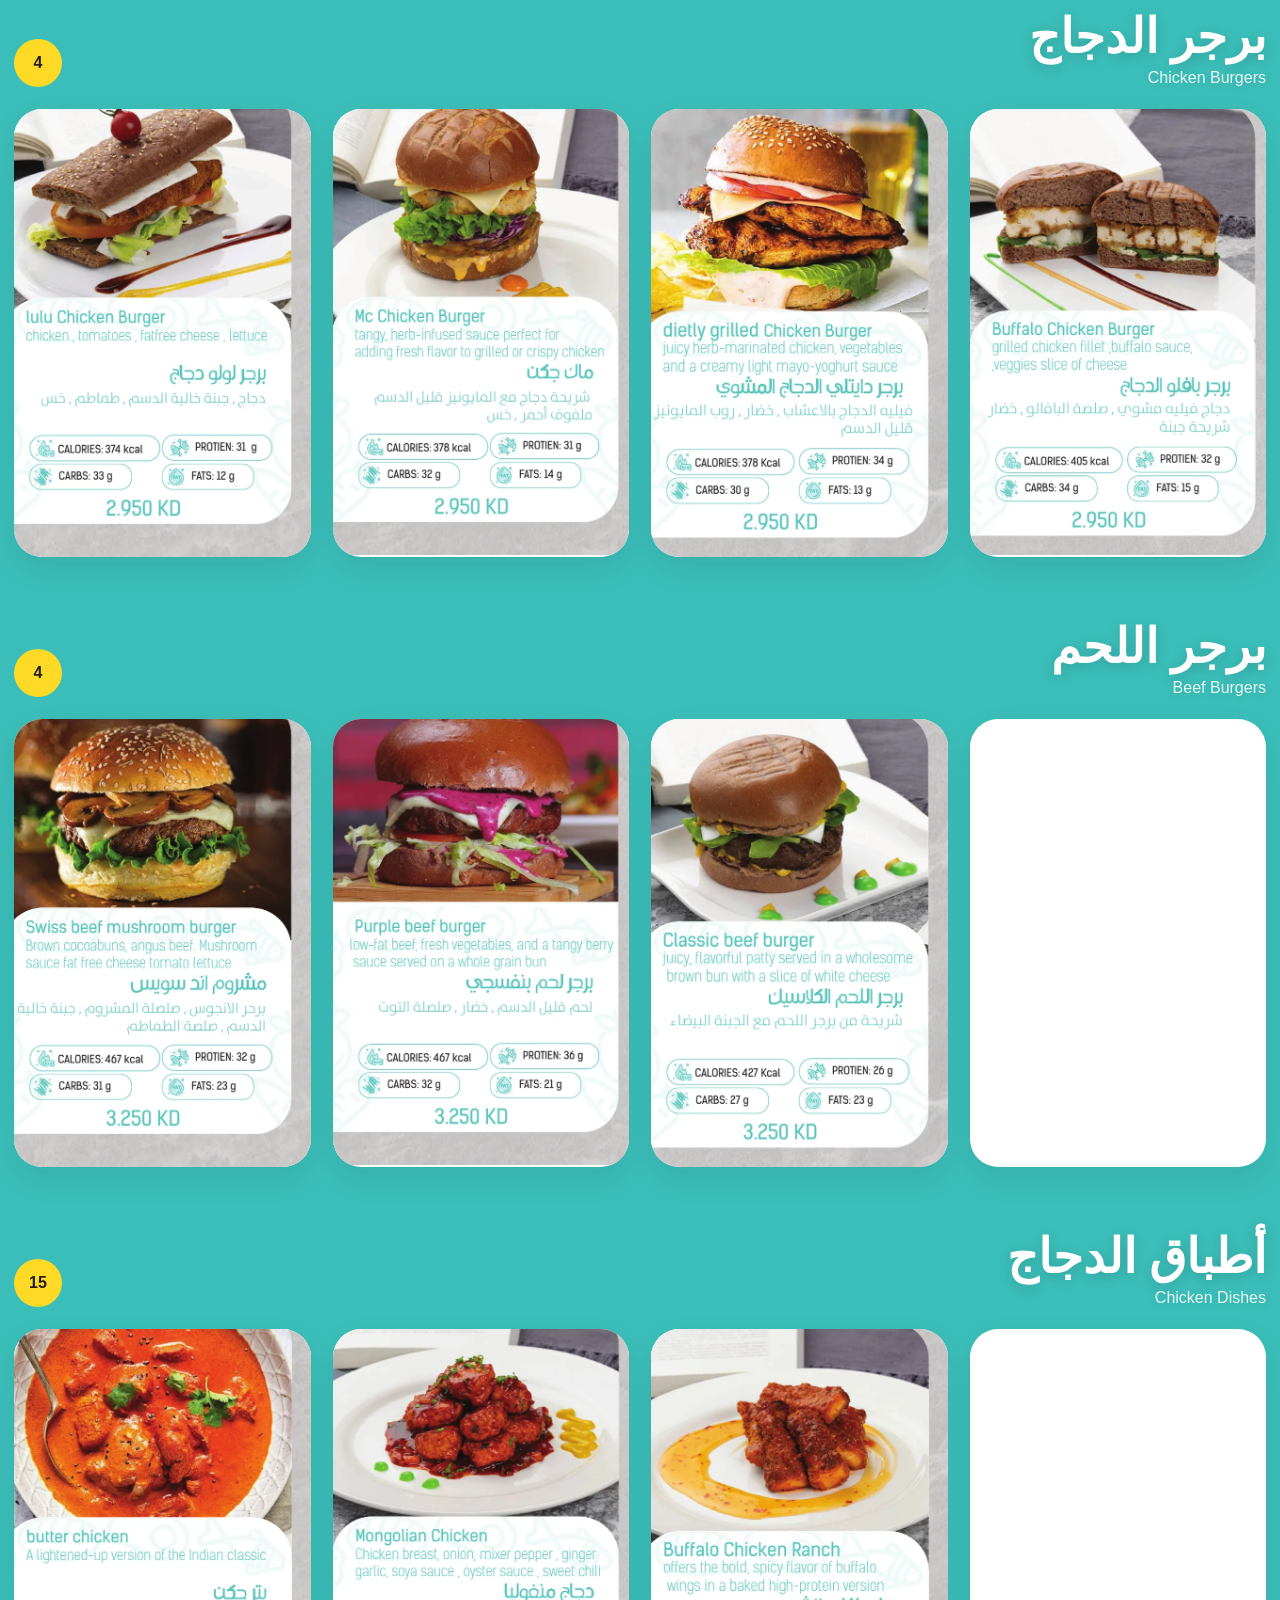
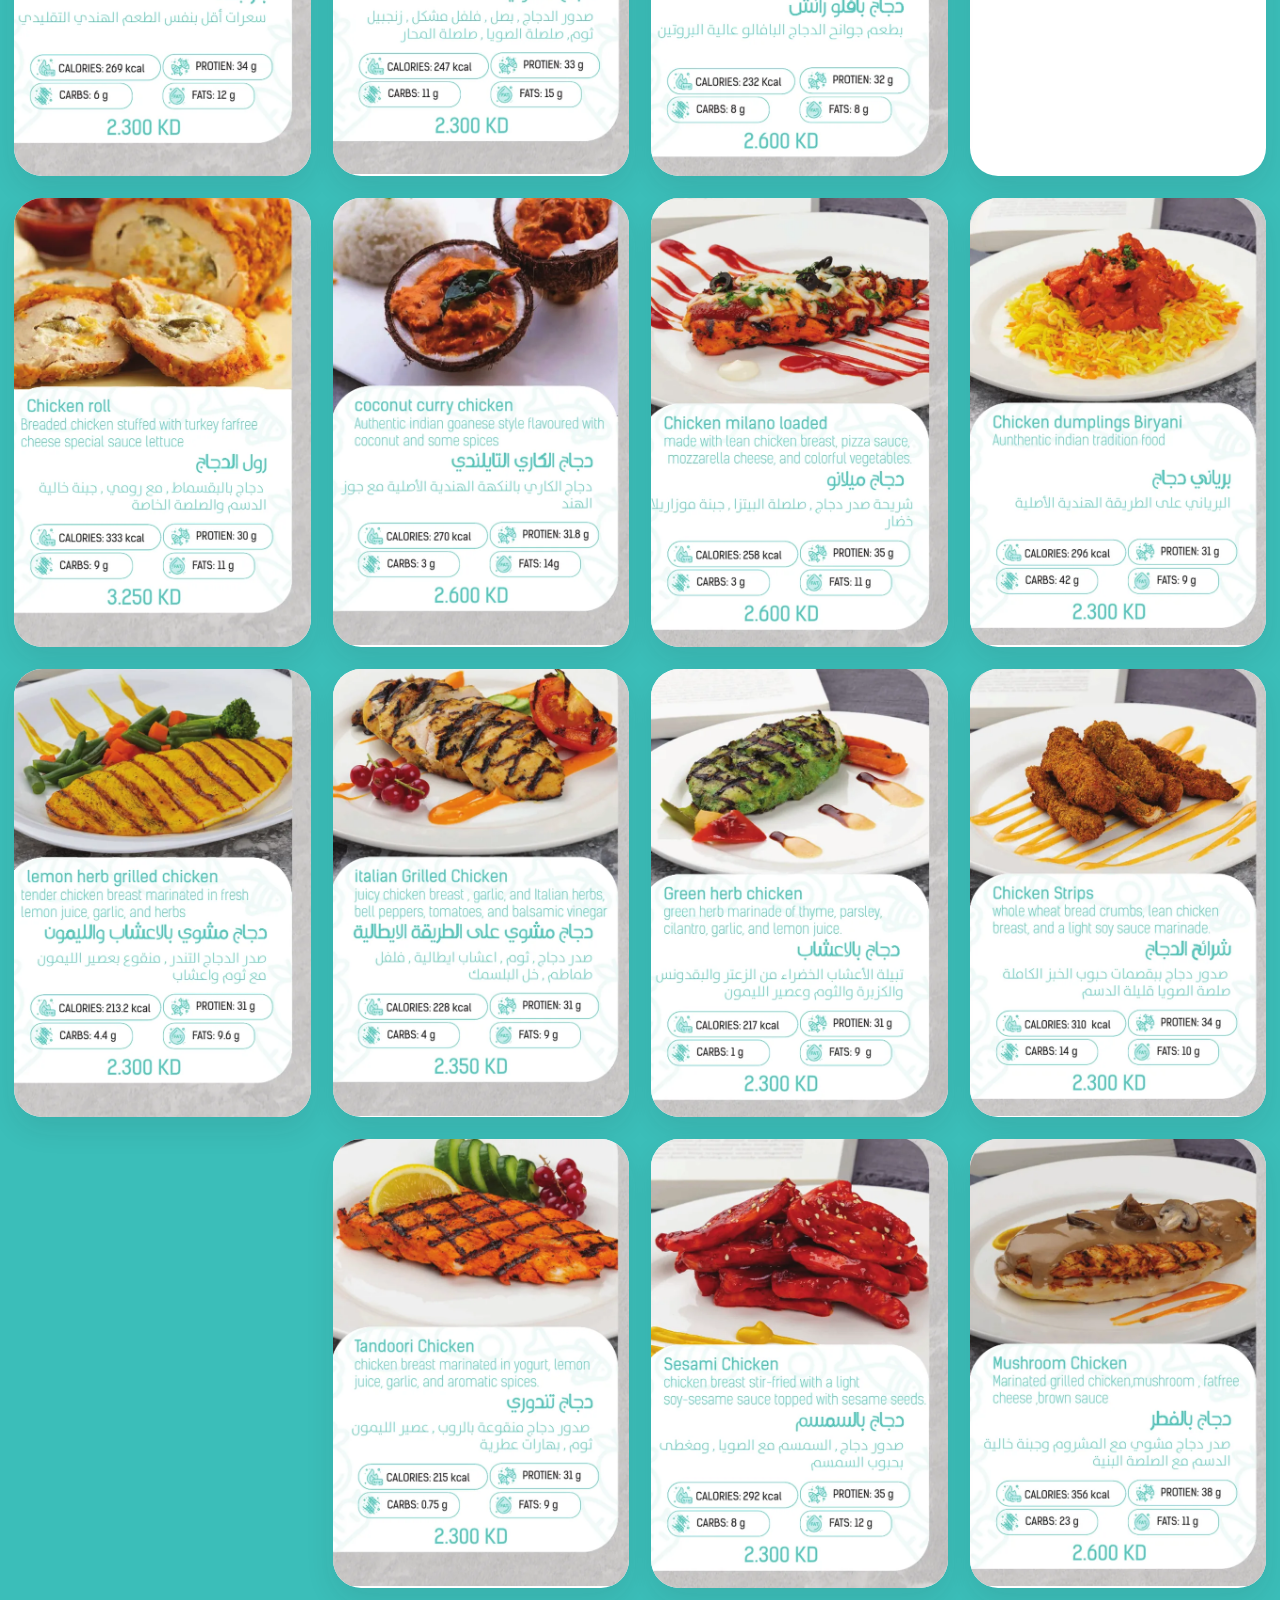
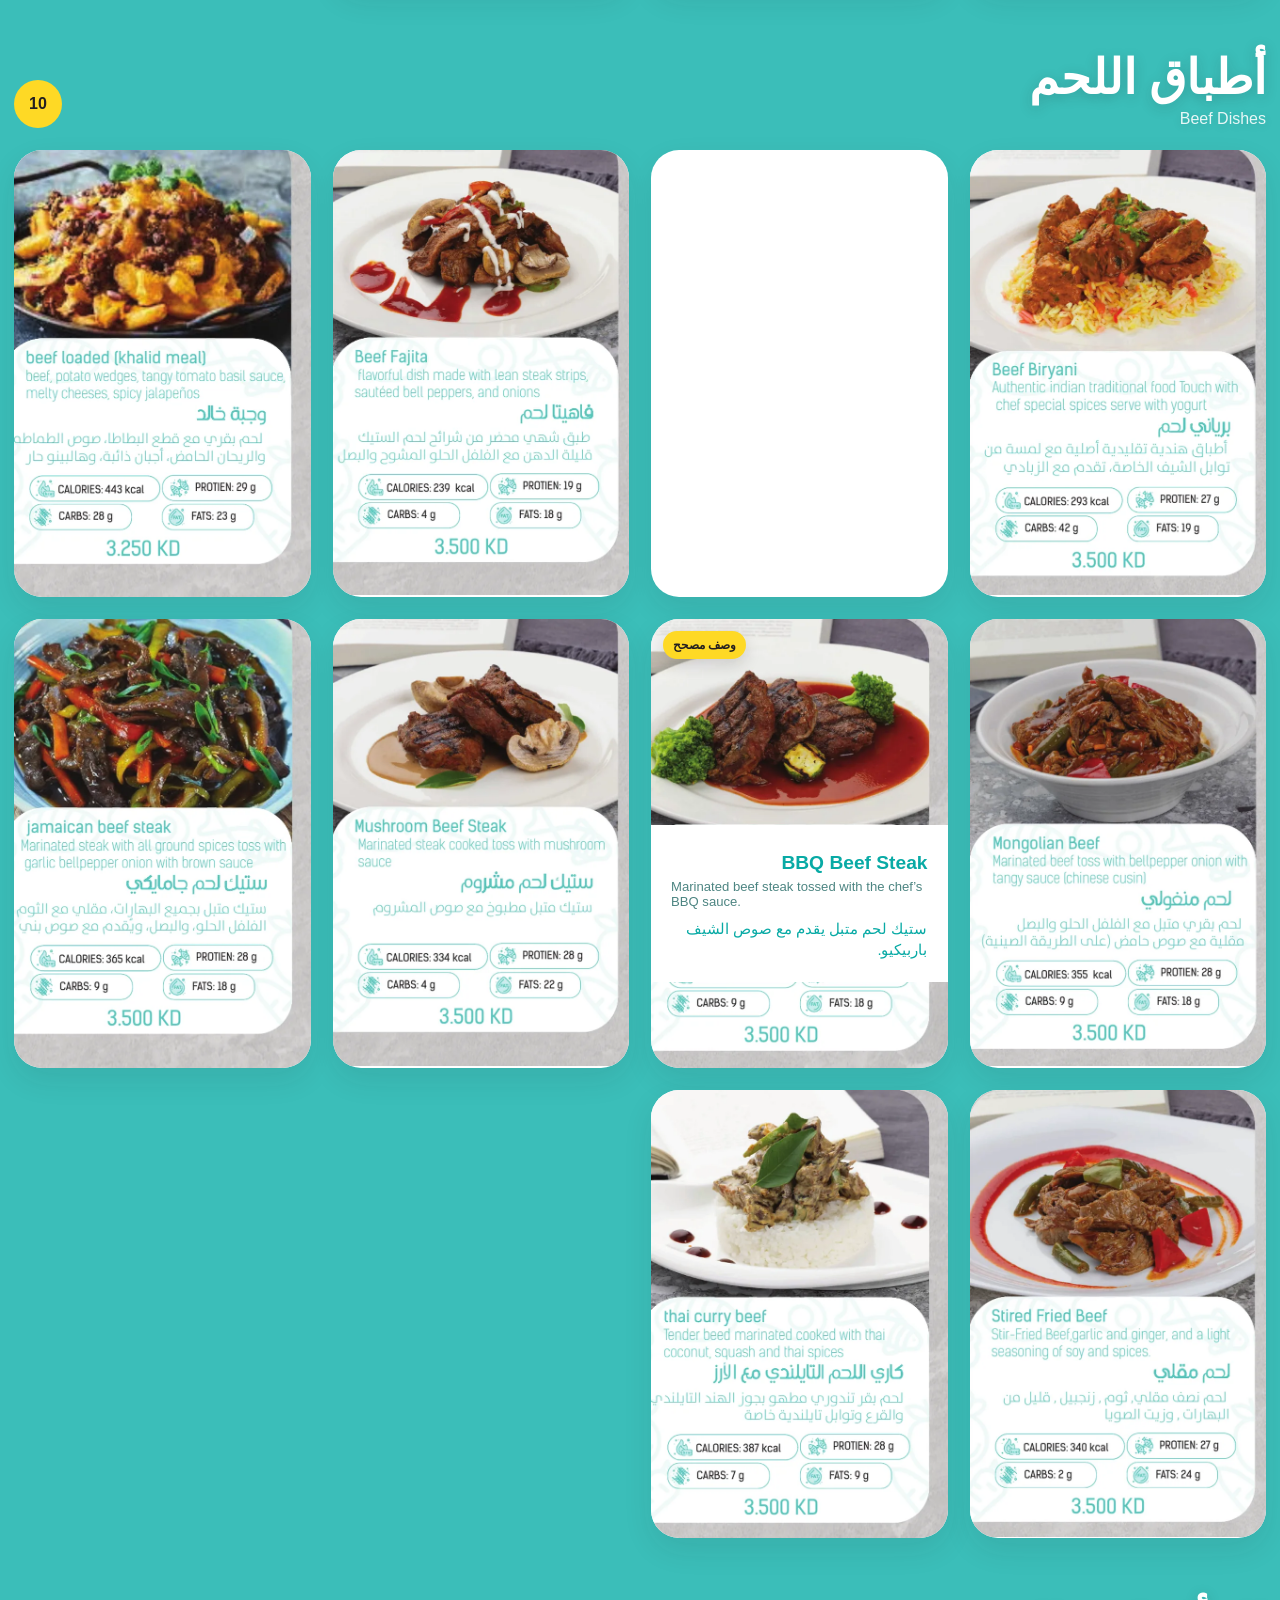
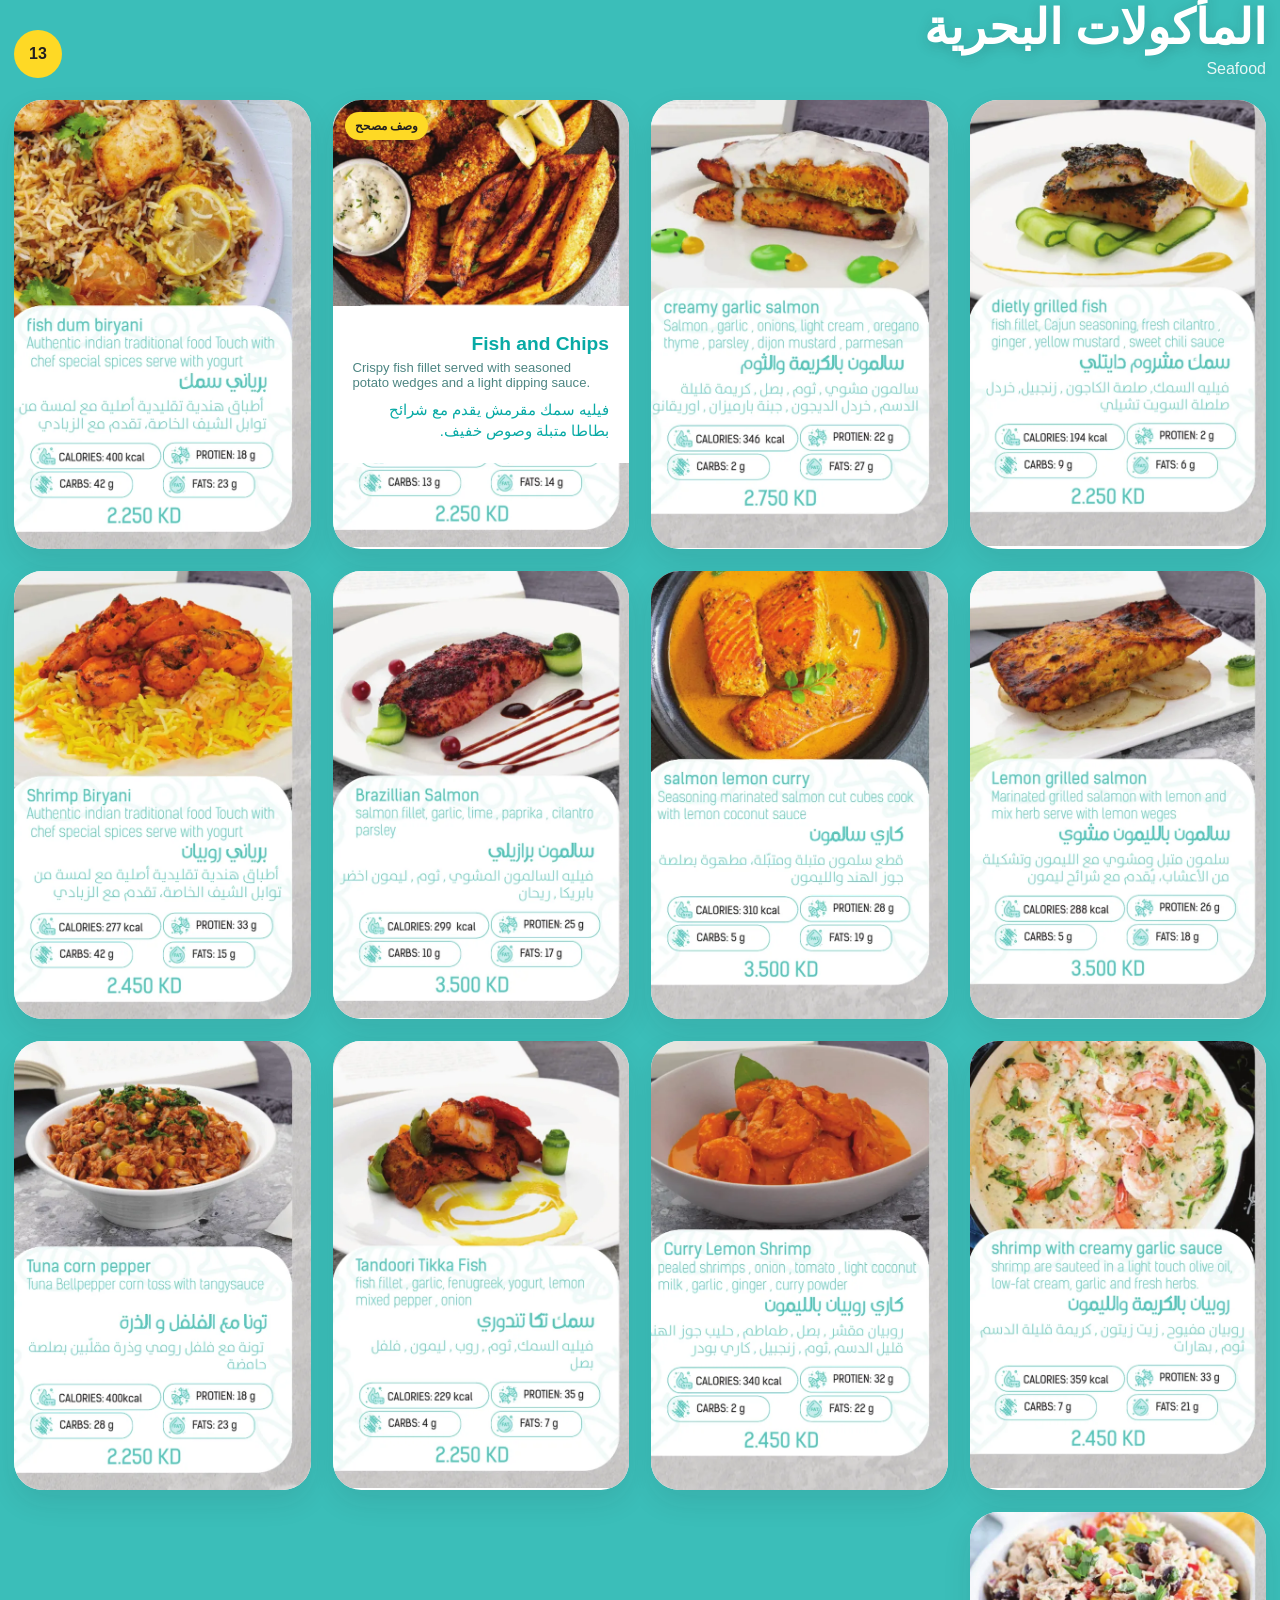
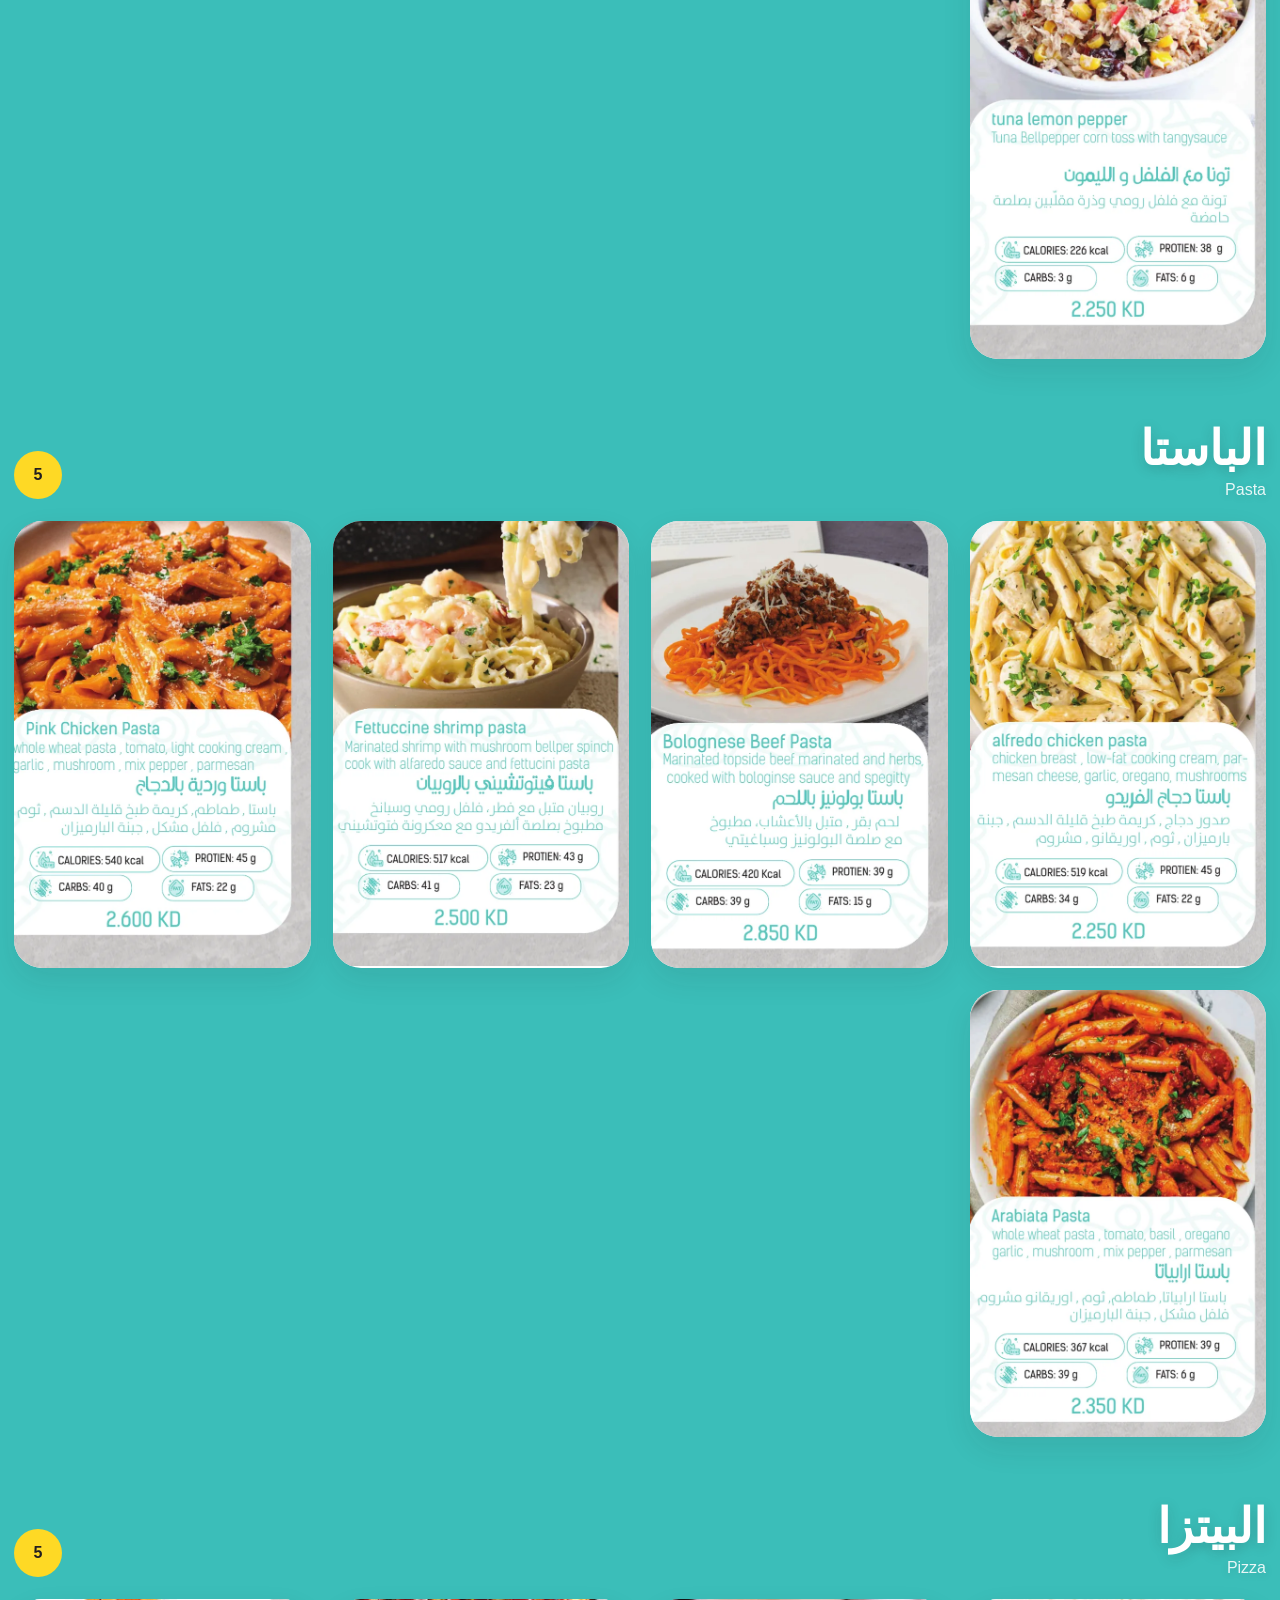
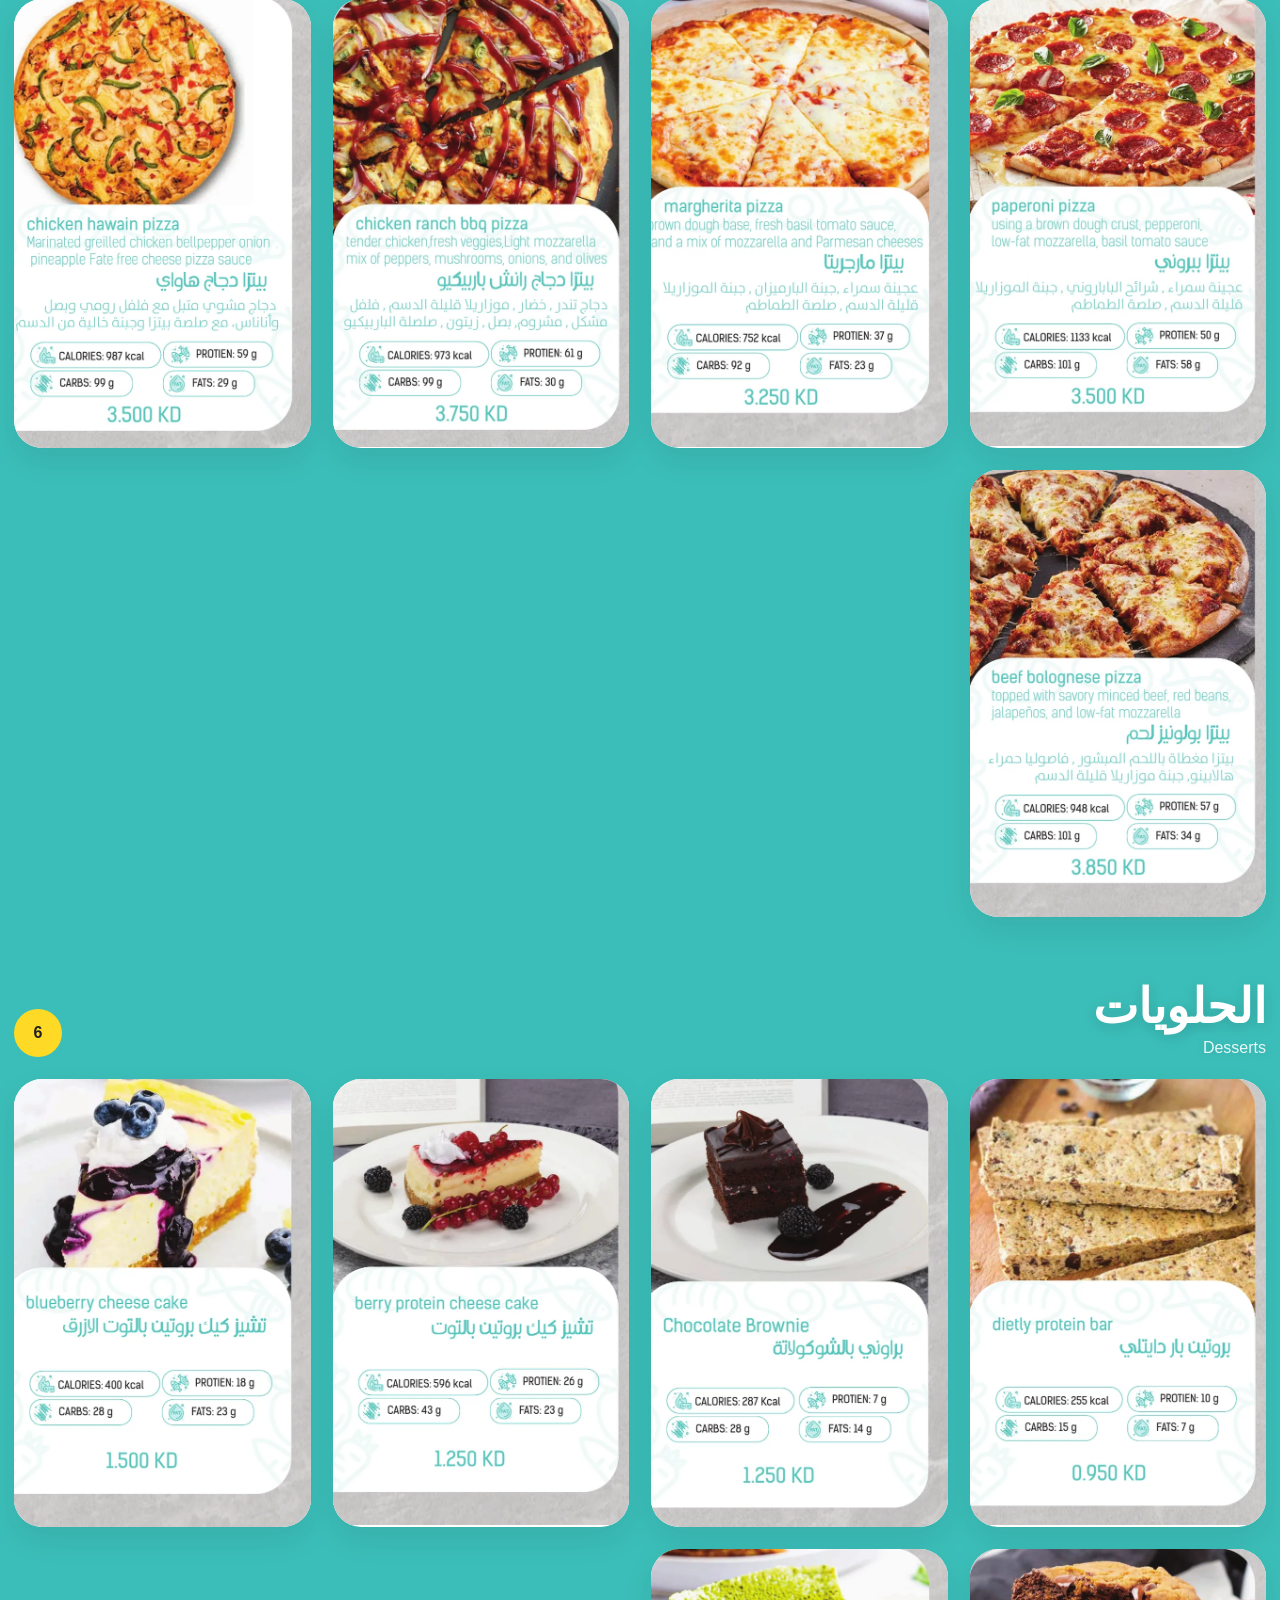
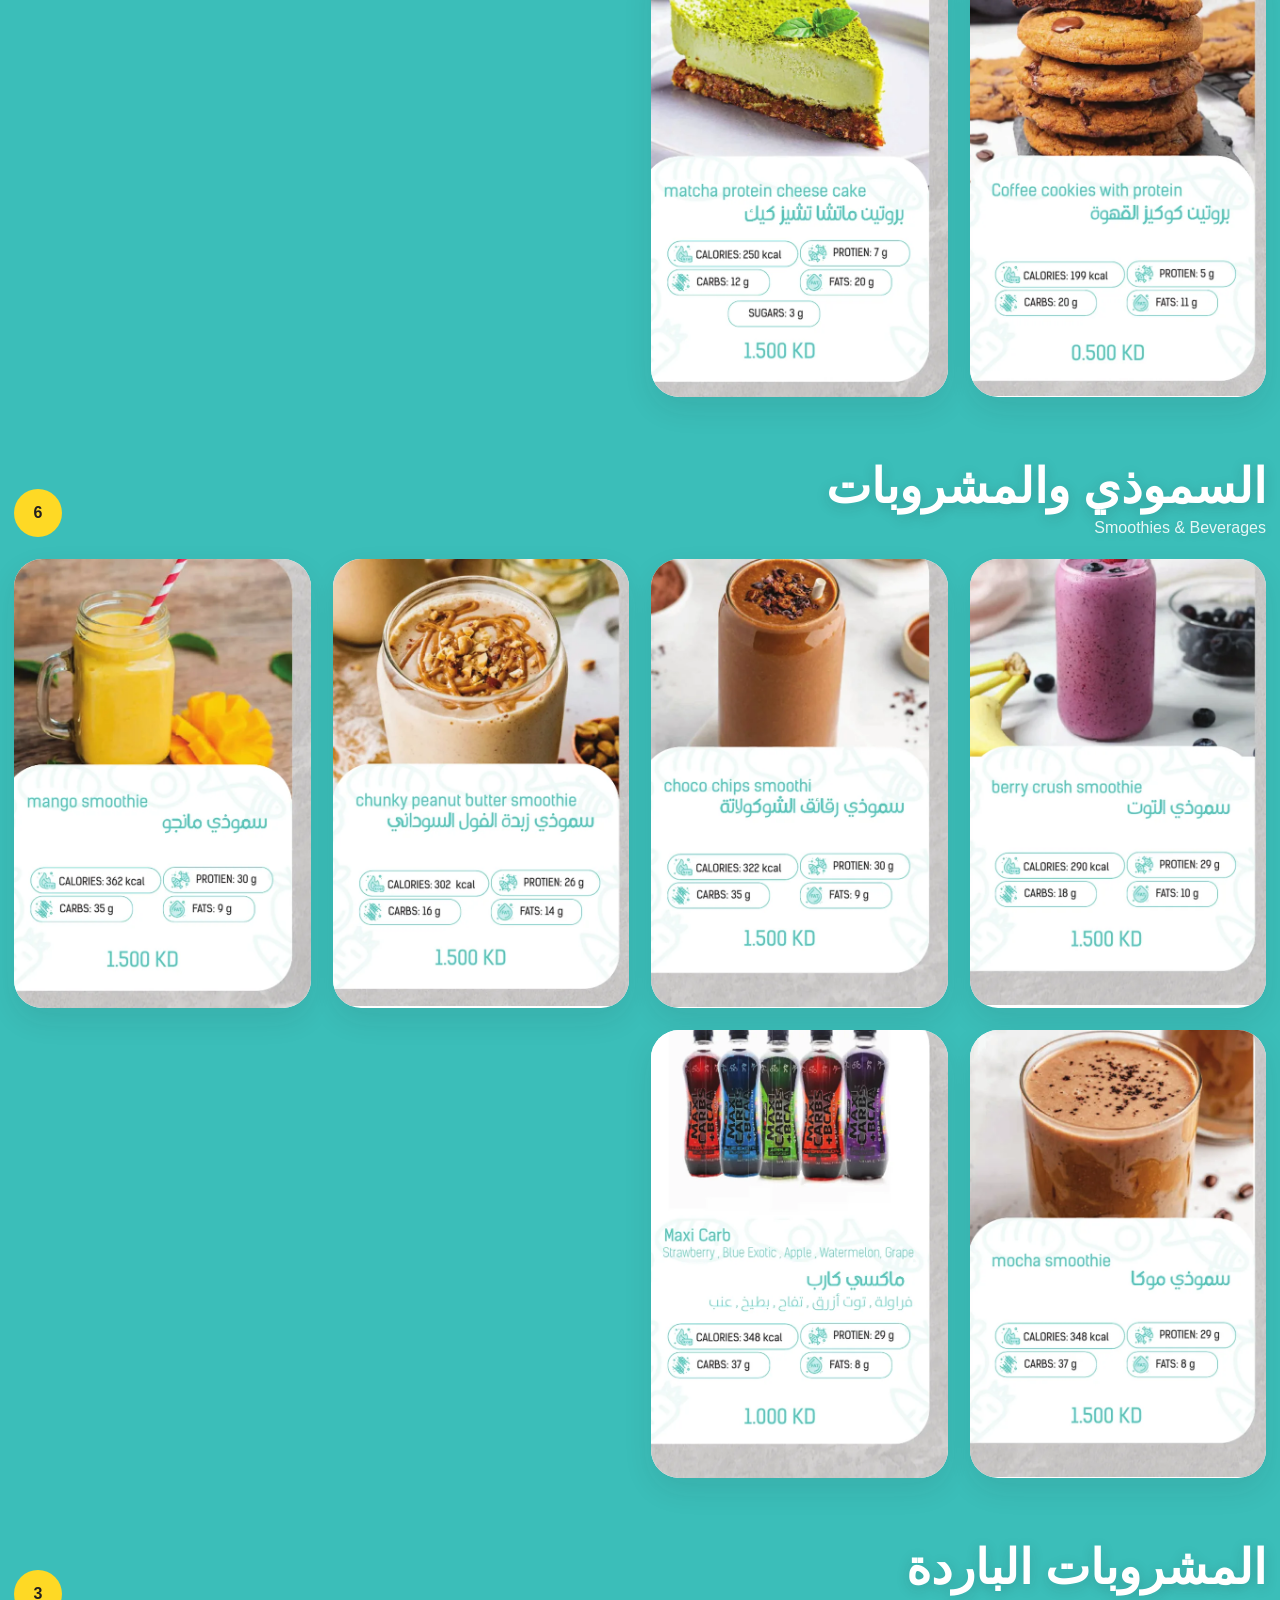
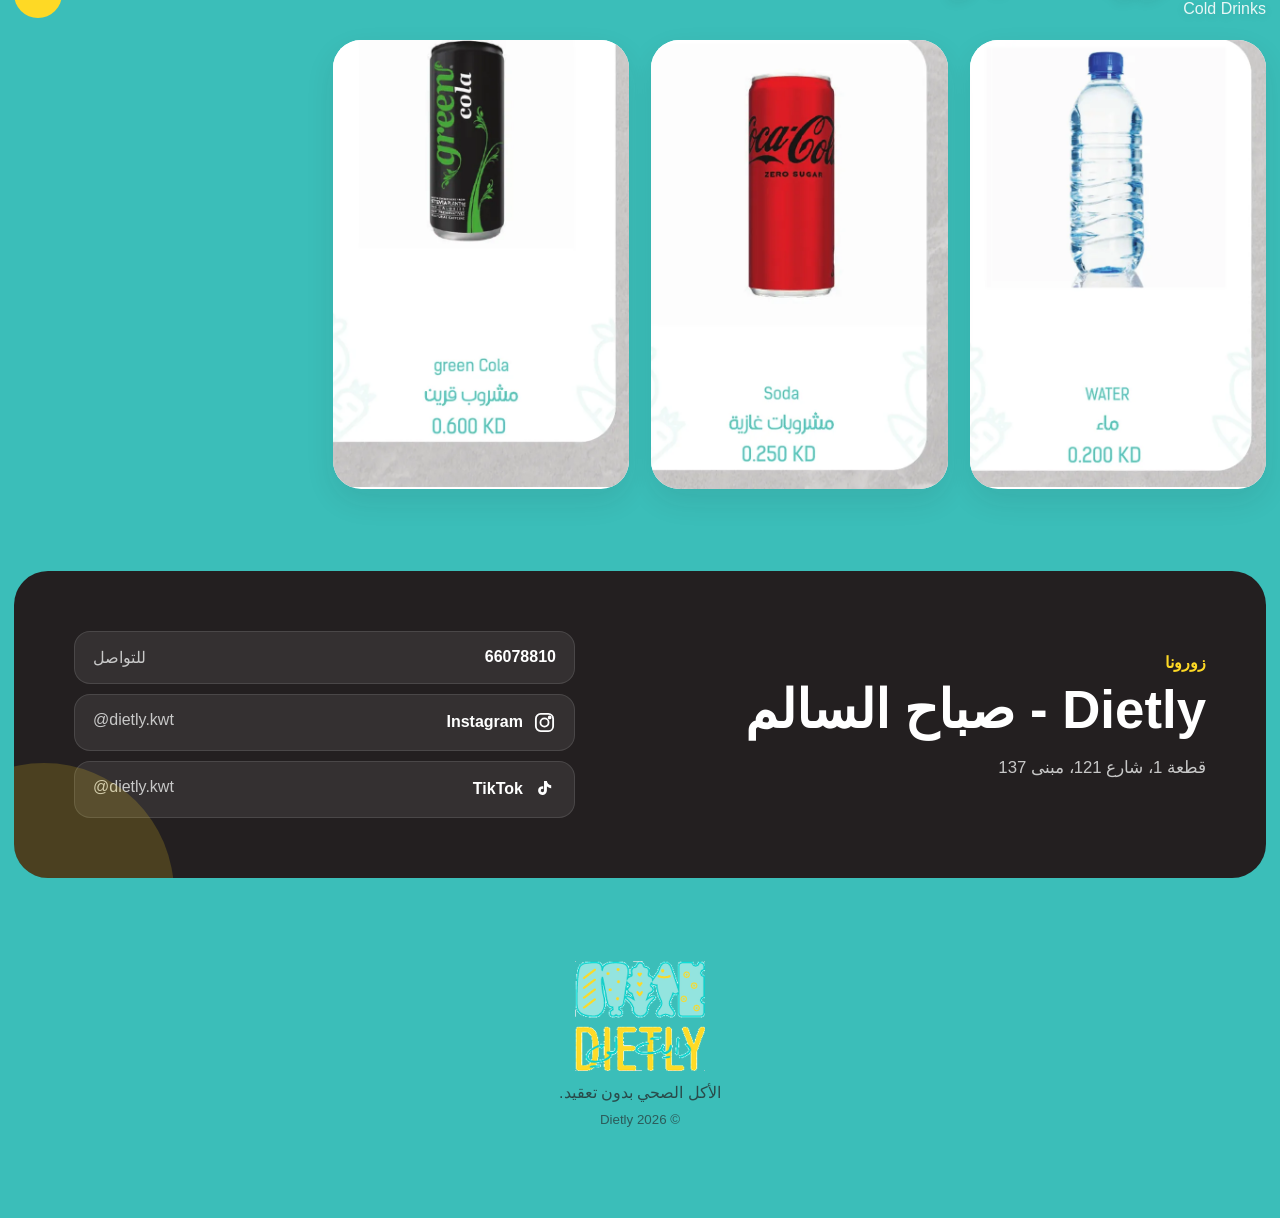
==== commit e6d3192d: "Rename index(10).html to index.html" ====
--- a/index.html
+++ b/index.html
@@ -53,7 +53,7 @@
         <span class="lang-en">EN</span>
       </button>
     </div>
-    <img class="brand-logo" src="assets/dietly-logo.png" alt="Dietly" width="420" height="300" />
+    <img class="brand-logo" src="[data-uri]" alt="Dietly" width="1200" height="993" />
     <p class="eyebrow" data-ar="منيو صحي متكامل" data-en="A complete healthy menu">منيو صحي متكامل</p>
     <h1 data-ar="اختيارك الصحي صار أسهل" data-en="Healthy choices made easier">اختيارك الصحي صار أسهل</h1>
     <p class="hero-copy" data-ar="تصفّح الوجبات، قارن القيم الغذائية، وانتقل بين الأقسام بسرعة." data-en="Browse meals, compare nutrition values, and jump between sections instantly.">
--- a/styles.css
+++ b/styles.css
@@ -0,0 +1,240 @@
+:root {
+  --aqua: #10cfc9;
+  --aqua-deep: #08aaa5;
+  --yellow: #fed925;
+  --ink: #231f20;
+  --muted: #6d7474;
+  --paper: #f3f2ee;
+  --white: #fff;
+  --line: rgba(35,31,32,.12);
+  --shadow: 0 18px 55px rgba(35,31,32,.11);
+  --radius-xl: 34px;
+  --radius-lg: 24px;
+  --max: 1260px;
+}
+
+* { box-sizing: border-box; }
+html { scroll-behavior: smooth; }
+body {
+  margin: 0;
+  min-height: 100vh;
+  background: #3BBEB9;
+  color: var(--ink);
+  font-family: Tahoma, Arial, "Segoe UI", sans-serif;
+  overflow-x: hidden;
+}
+body.drawer-open { overflow: hidden; }
+button, input { font: inherit; }
+a { color: inherit; text-decoration: none; }
+img { display: block; max-width: 100%; }
+
+.paper-noise {
+  position: fixed; inset: 0; z-index: -1; pointer-events: none; opacity: .42;
+  background-image:
+    radial-gradient(circle at 20% 10%, rgba(255,255,255,.92), transparent 26%),
+    radial-gradient(circle at 80% 42%, rgba(16,207,201,.07), transparent 28%),
+    linear-gradient(115deg, rgba(35,31,32,.025) 1px, transparent 1px);
+  background-size: auto, auto, 6px 6px;
+}
+
+.menu-trigger {
+  position: fixed;
+  top: max(18px, env(safe-area-inset-top));
+  right: max(18px, env(safe-area-inset-right));
+  z-index: 60;
+  border: 1px solid rgba(255,255,255,.55);
+  border-radius: 999px;
+  background: rgba(35,31,32,.94);
+  color: var(--white);
+  box-shadow: 0 12px 35px rgba(35,31,32,.22);
+  padding: 12px 17px;
+  display: inline-flex;
+  align-items: center;
+  gap: 10px;
+  cursor: pointer;
+  backdrop-filter: blur(12px);
+}
+.menu-trigger:hover { transform: translateY(-1px); }
+.menu-icon { width: 20px; display: grid; gap: 4px; }
+.menu-icon i { display: block; height: 2px; border-radius: 9px; background: var(--yellow); }
+
+.drawer-backdrop {
+  position: fixed; inset: 0; z-index: 70;
+  background: rgba(35,31,32,.48);
+  backdrop-filter: blur(4px);
+}
+.drawer {
+  position: fixed;
+  z-index: 80;
+  top: 0; right: 0;
+  width: min(400px, 90vw);
+  height: 100dvh;
+  padding: 22px;
+  background: #fff;
+  box-shadow: -20px 0 70px rgba(35,31,32,.22);
+  transform: translateX(105%);
+  transition: transform .32s ease;
+  display: flex;
+  flex-direction: column;
+}
+.drawer.open { transform: translateX(0); }
+.drawer-head { display: flex; justify-content: space-between; align-items: flex-start; padding: 8px 2px 18px; border-bottom: 1px solid var(--line); }
+.drawer-head strong { display: block; font-size: 1.18rem; }
+.drawer-head small { display: block; color: var(--muted); margin-top: 5px; }
+.icon-button { width: 40px; height: 40px; border-radius: 50%; border: 0; background: var(--paper); font-size: 26px; cursor: pointer; }
+.drawer-nav { overflow-y: auto; padding: 14px 0; }
+.drawer-nav a {
+  display: flex; align-items: center; justify-content: space-between; gap: 12px;
+  padding: 13px 12px; margin: 3px 0; border-radius: 16px; font-weight: 700;
+}
+.drawer-nav a:hover { background: rgba(16,207,201,.12); }
+.drawer-nav small { direction: ltr; color: var(--muted); font-weight: 500; }
+.drawer-contact { margin-top: auto; display: grid; gap: 8px; padding-top: 14px; border-top: 1px solid var(--line); }
+.drawer-contact a { padding: 12px 14px; border-radius: 14px; background: var(--paper); font-weight: 700; display: flex; justify-content: space-between; }
+
+.site-header {
+  position: relative;
+  min-height: 670px;
+  padding: 84px 24px 70px;
+  display: flex;
+  flex-direction: column;
+  align-items: center;
+  justify-content: center;
+  text-align: center;
+  overflow: hidden;
+  background:
+    radial-gradient(circle at 15% 25%, rgba(254,217,37,.22), transparent 20%),
+    radial-gradient(circle at 84% 18%, rgba(255,255,255,.18), transparent 24%),
+    linear-gradient(180deg, #3BBEB9 0%, #3BBEB9 100%);
+  border-bottom-left-radius: 50px;
+  border-bottom-right-radius: 50px;
+}
+.site-header::before, .site-header::after {
+  content: ""; position: absolute; border-radius: 50%; pointer-events: none;
+}
+.site-header::before { width: 320px; height: 320px; background: var(--yellow); opacity: .12; left: -120px; bottom: -130px; }
+.site-header::after { width: 390px; height: 390px; border: 55px solid var(--aqua); opacity: .08; right: -170px; bottom: -210px; }
+.header-actions { position: absolute; top: max(20px, env(safe-area-inset-top)); left: max(20px, env(safe-area-inset-left)); z-index: 2; }
+.lang-toggle { border: 1px solid var(--line); background: rgba(255,255,255,.8); border-radius: 999px; padding: 10px 14px; cursor: pointer; box-shadow: 0 8px 25px rgba(35,31,32,.08); }
+.lang-toggle .active { color: var(--aqua-deep); font-weight: 800; }
+.lang-toggle .divider { color: #bbb; padding: 0 4px; }
+.brand-logo { width: min(330px, 72vw); height: auto; margin-bottom: 4px; filter: drop-shadow(0 12px 18px rgba(35,31,32,.07)); }
+.eyebrow { margin: 4px 0 10px; color: var(--aqua-deep); font-weight: 800; letter-spacing: .02em; }
+.site-header h1 { margin: 0; max-width: 820px; font-size: clamp(2.1rem, 6vw, 4.7rem); line-height: 1.1; letter-spacing: -.04em; }
+.hero-copy { max-width: 660px; color: rgba(35,31,32,.72); font-size: clamp(1rem, 2vw, 1.25rem); line-height: 1.8; margin: 18px auto 26px; }
+.hero-buttons { display: flex; flex-wrap: wrap; justify-content: center; gap: 12px; }
+.primary-button, .secondary-button { min-height: 50px; display: inline-flex; align-items: center; justify-content: center; padding: 0 22px; border-radius: 999px; font-weight: 800; }
+.primary-button { background: var(--ink); color: #fff; box-shadow: 0 13px 28px rgba(35,31,32,.2); }
+.primary-button:hover { background: var(--aqua-deep); }
+.hero-socials { display: flex; flex-wrap: wrap; justify-content: center; gap: 12px; margin-top: 16px; }
+.hero-social-link { min-height: 50px; min-width: 190px; display: inline-flex; align-items: center; justify-content: center; gap: 10px; padding: 0 22px; border: 0; border-radius: 999px; background: var(--ink); color: #fff; box-shadow: 0 13px 28px rgba(35,31,32,.2); }
+.hero-social-link:hover { background: var(--aqua-deep); transform: translateY(-1px); }
+.hero-social-link span { display: grid; text-align: start; line-height: 1.05; }
+.hero-social-link b { font-size: .95rem; font-weight: 800; }
+.hero-social-link small { margin-top: 2px; color: rgba(255,255,255,.78); font-size: .72rem; }
+.hero-social-link .social-icon { width: 20px; height: 20px; flex: 0 0 20px; color: #fff; }
+.hero-social-link.tiktok-link .social-icon { fill: currentColor; stroke: none; }
+.secondary-button { border: 2px solid var(--ink); background: #fff; }
+.secondary-button:hover { background: var(--yellow); }
+
+main { width: min(var(--max), calc(100% - 28px)); margin: 0 auto; }
+.menu-tools { position: sticky; top: 10px; z-index: 40; margin: -32px auto 30px; padding: 16px; border: 1px solid rgba(255,255,255,.8); background: rgba(255,255,255,.88); border-radius: 26px; box-shadow: var(--shadow); backdrop-filter: blur(16px); }
+.search-box { display: flex; align-items: center; gap: 10px; min-height: 52px; padding: 0 15px; border: 1px solid var(--line); background: #fff; border-radius: 18px; }
+.search-box svg { width: 21px; fill: none; stroke: var(--ink); stroke-width: 2; flex: 0 0 auto; }
+.search-box input { width: 100%; border: 0; outline: 0; background: transparent; color: var(--ink); }
+.search-box button { border: 0; background: var(--paper); width: 30px; height: 30px; border-radius: 50%; cursor: pointer; }
+.quick-chips { display: flex; gap: 9px; overflow-x: auto; padding: 12px 2px 1px; scrollbar-width: none; }
+.quick-chips::-webkit-scrollbar { display: none; }
+.quick-chips a { white-space: nowrap; padding: 9px 14px; border-radius: 999px; background: var(--paper); border: 1px solid transparent; font-size: .9rem; font-weight: 700; }
+.quick-chips a:hover { border-color: var(--aqua); background: rgba(16,207,201,.11); }
+.search-status { margin: 20px 0; padding: 18px; border-radius: 18px; background: #fff; text-align: center; color: var(--muted); }
+
+.menu-section { scroll-margin-top: 145px; padding: 38px 0 28px; }
+.section-heading { display: flex; align-items: flex-end; justify-content: space-between; gap: 18px; margin-bottom: 22px; }
+.section-heading h2 {
+  margin: 0;
+  font-size: clamp(1.8rem, 5vw, 3rem);
+  line-height: 1;
+  color: #fff;
+  text-shadow: 0 3px 14px rgba(35,31,32,.18);
+}
+.section-heading h2 span { color: #fff; }
+.section-heading p {
+  margin: 8px 0 0;
+  color: rgba(255,255,255,.88);
+  text-shadow: 0 2px 10px rgba(35,31,32,.14);
+}
+.section-count { min-width: 48px; height: 48px; border-radius: 50%; display: grid; place-items: center; background: var(--yellow); font-weight: 900; }
+.menu-grid { display: grid; grid-template-columns: repeat(4, minmax(0, 1fr)); gap: 22px; }
+.menu-card { position: relative; margin: 0; border-radius: 28px; overflow: hidden; background: #fff; box-shadow: 0 12px 30px rgba(35,31,32,.09); transition: transform .22s ease, box-shadow .22s ease; isolation: isolate; }
+.menu-card:hover { transform: translateY(-5px); box-shadow: 0 20px 45px rgba(35,31,32,.14); }
+.menu-card img { width: 100%; height: auto; }
+.menu-card[hidden] { display: none; }
+.corrected-badge { position: absolute; top: 12px; left: 12px; z-index: 3; padding: 7px 10px; border-radius: 999px; background: var(--yellow); font-size: .72rem; font-weight: 900; box-shadow: 0 6px 16px rgba(35,31,32,.16); }
+.correction-overlay {
+  position: absolute; z-index: 2; left: 0; right: 0; top: 46%; bottom: 19%;
+  padding: 16px 20px 12px; background: #fff; display: flex; flex-direction: column; justify-content: center; text-align: start;
+}
+.correction-overlay strong { color: var(--aqua-deep); font-size: clamp(1rem, 1.5vw, 1.28rem); line-height: 1.25; }
+.correction-overlay .en { direction: ltr; text-align: left; font-size: .82rem; color: #4d8582; margin-top: 4px; }
+.correction-overlay .ar { direction: rtl; text-align: right; font-size: .92rem; color: var(--aqua-deep); margin-top: 10px; line-height: 1.45; }
+.no-results { grid-column: 1 / -1; padding: 45px 20px; text-align: center; color: var(--muted); background: #fff; border-radius: 24px; }
+
+.visit-card { margin: 54px 0 28px; padding: clamp(24px, 6vw, 60px); border-radius: var(--radius-xl); background: var(--ink); color: #fff; display: grid; grid-template-columns: 1.2fr 1fr; gap: 30px; align-items: center; overflow: hidden; position: relative; }
+.visit-card::after { content: ""; position: absolute; width: 260px; height: 260px; background: var(--yellow); border-radius: 50%; left: -100px; bottom: -145px; opacity: .18; }
+.mini-label { display: inline-block; color: var(--yellow); font-weight: 900; margin-bottom: 7px; }
+.visit-card h2 { margin: 0; font-size: clamp(1.8rem, 5vw, 3.3rem); }
+.visit-card p { color: #c7c7c7; font-size: 1.05rem; }
+.visit-links { display: grid; gap: 10px; }
+.visit-links a { display: flex; justify-content: space-between; gap: 15px; padding: 16px 18px; border-radius: 16px; background: rgba(255,255,255,.08); border: 1px solid rgba(255,255,255,.11); }
+.visit-links a:hover { background: var(--aqua-deep); }
+.visit-links span { color: #c8c8c8; }
+.social-platform { display: inline-flex; align-items: center; gap: 10px; color: #fff !important; }
+.social-icon { width: 23px; height: 23px; flex: 0 0 23px; fill: none; stroke: currentColor; stroke-width: 1.9; stroke-linecap: round; stroke-linejoin: round; }
+.tiktok-link .social-icon { fill: currentColor; stroke: none; }
+.drawer-social .social-platform { color: var(--ink) !important; }
+.drawer-social .social-icon { width: 20px; height: 20px; flex-basis: 20px; }
+
+footer { padding: 55px 20px 90px; text-align: center; }
+footer img { width: 130px; margin: 0 auto 12px; }
+footer p { margin: 8px; color: rgba(35,31,32,.72); }
+footer small { color: rgba(35,31,32,.62); }
+.to-top { position: fixed; z-index: 45; left: 18px; bottom: 18px; width: 46px; height: 46px; border-radius: 50%; border: 0; background: var(--yellow); color: var(--ink); font-weight: 900; cursor: pointer; box-shadow: 0 10px 25px rgba(35,31,32,.16); opacity: 0; pointer-events: none; transform: translateY(10px); transition: .2s; }
+.to-top.show { opacity: 1; pointer-events: auto; transform: none; }
+
+html[dir="ltr"] .menu-trigger { right: auto; left: max(18px, env(safe-area-inset-left)); }
+html[dir="ltr"] .drawer { right: auto; left: 0; transform: translateX(-105%); box-shadow: 20px 0 70px rgba(35,31,32,.22); }
+html[dir="ltr"] .drawer.open { transform: translateX(0); }
+html[dir="ltr"] .header-actions { left: auto; right: max(20px, env(safe-area-inset-right)); }
+html[dir="ltr"] .to-top { left: auto; right: 18px; }
+
+@media (max-width: 1050px) { .menu-grid { grid-template-columns: repeat(3, minmax(0,1fr)); } }
+@media (max-width: 760px) {
+  .site-header { min-height: 620px; padding-top: 105px; border-bottom-left-radius: 34px; border-bottom-right-radius: 34px; }
+  .menu-trigger { padding: 11px 14px; }
+  .menu-trigger > span:last-child { display: none; }
+  main { width: min(100% - 18px, var(--max)); }
+  .menu-tools { top: 8px; border-radius: 22px; padding: 12px; }
+  .menu-grid { grid-template-columns: repeat(2, minmax(0,1fr)); gap: 12px; }
+  .menu-card { border-radius: 20px; }
+  .section-heading { align-items: center; }
+  .section-heading p { display: none; }
+  .section-count { min-width: 40px; height: 40px; }
+  .visit-card { grid-template-columns: 1fr; }
+  .correction-overlay { padding: 8px 10px; }
+  .correction-overlay .en { font-size: .65rem; }
+  .correction-overlay .ar { font-size: .72rem; margin-top: 4px; }
+}
+@media (max-width: 460px) {
+  .site-header h1 { font-size: 2.35rem; }
+  .hero-buttons { width: 100%; }
+  .primary-button, .secondary-button { flex: 1 1 100%; }
+  .hero-socials { width: 100%; }
+  .hero-social-link { flex: 1 1 100%; min-width: 0; padding-inline: 18px; }
+  .menu-grid { grid-template-columns: 1fr; gap: 18px; }
+  .menu-card { max-width: 390px; width: 100%; margin-inline: auto; }
+  .correction-overlay { padding: 14px 18px; }
+  .correction-overlay .en { font-size: .82rem; }
+  .correction-overlay .ar { font-size: .9rem; margin-top: 8px; }
+}
+@media (prefers-reduced-motion: reduce) { * { scroll-behavior: auto !important; transition: none !important; } }
